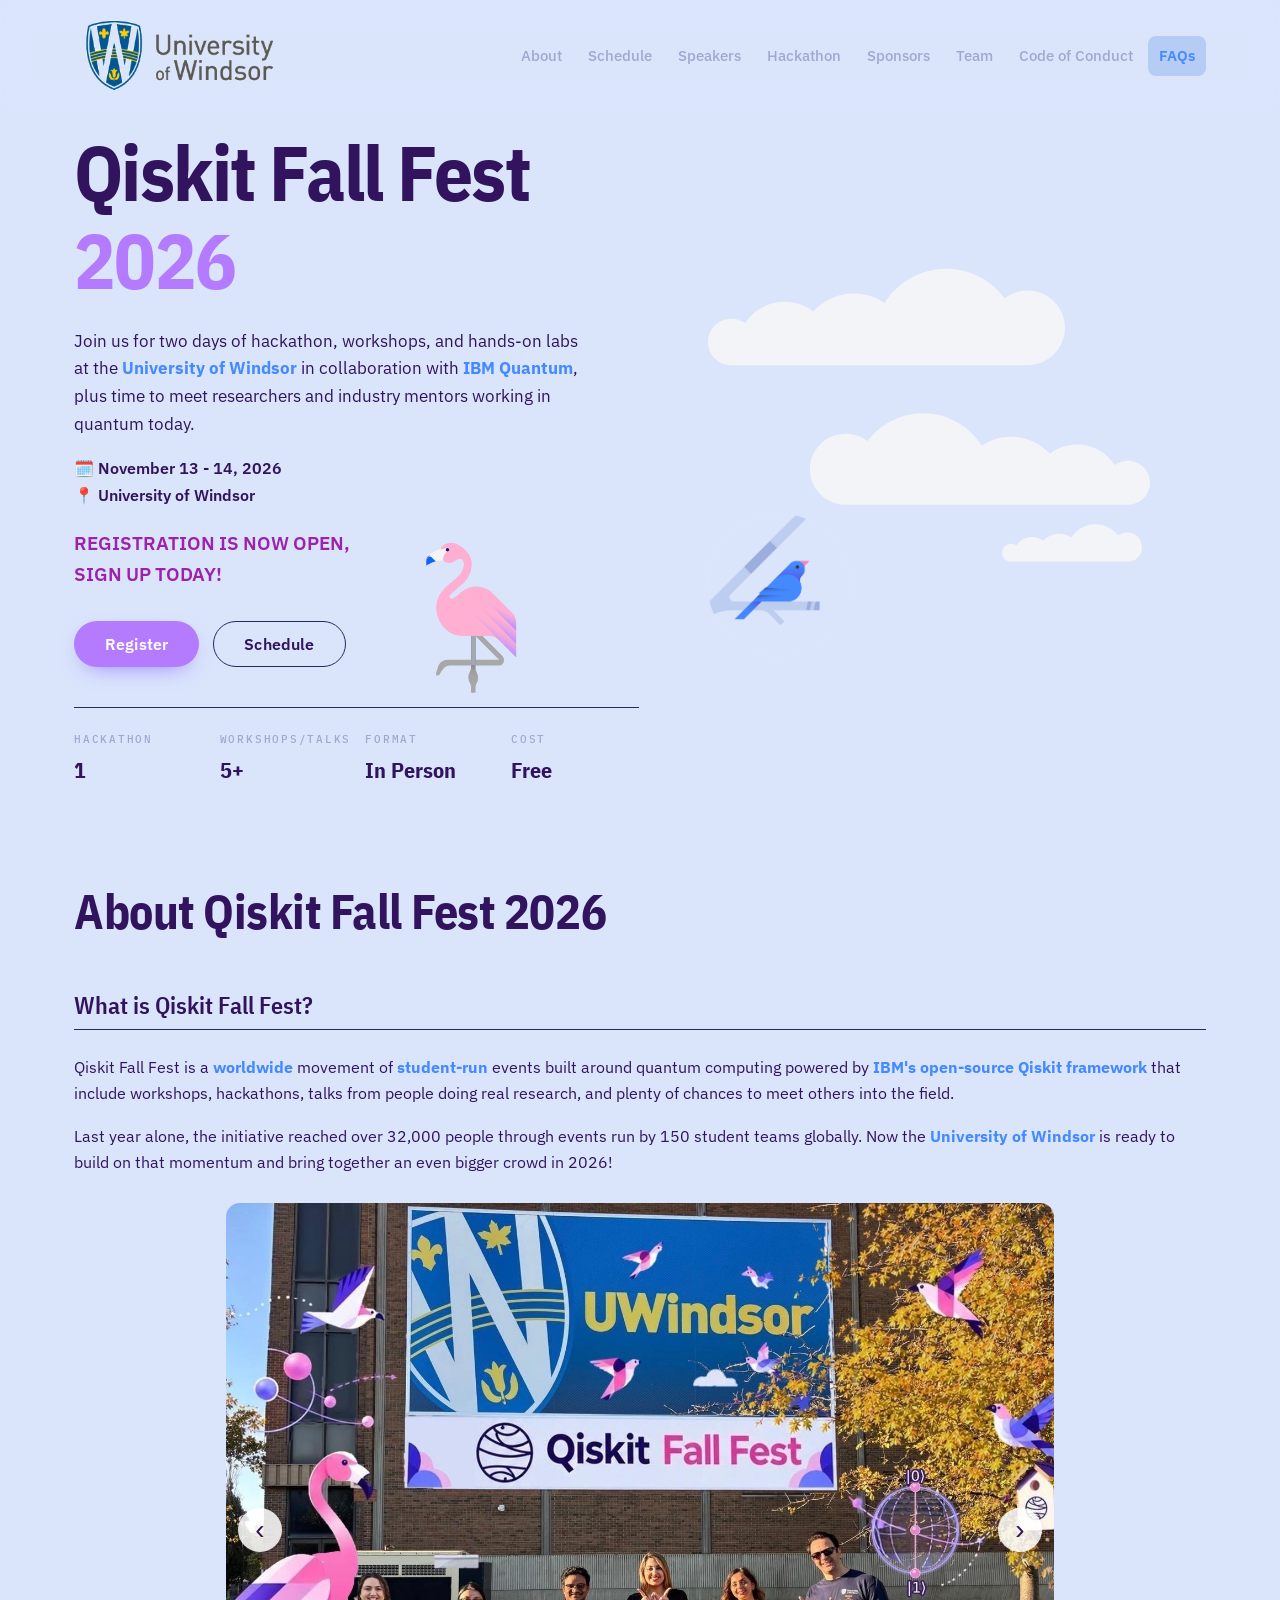
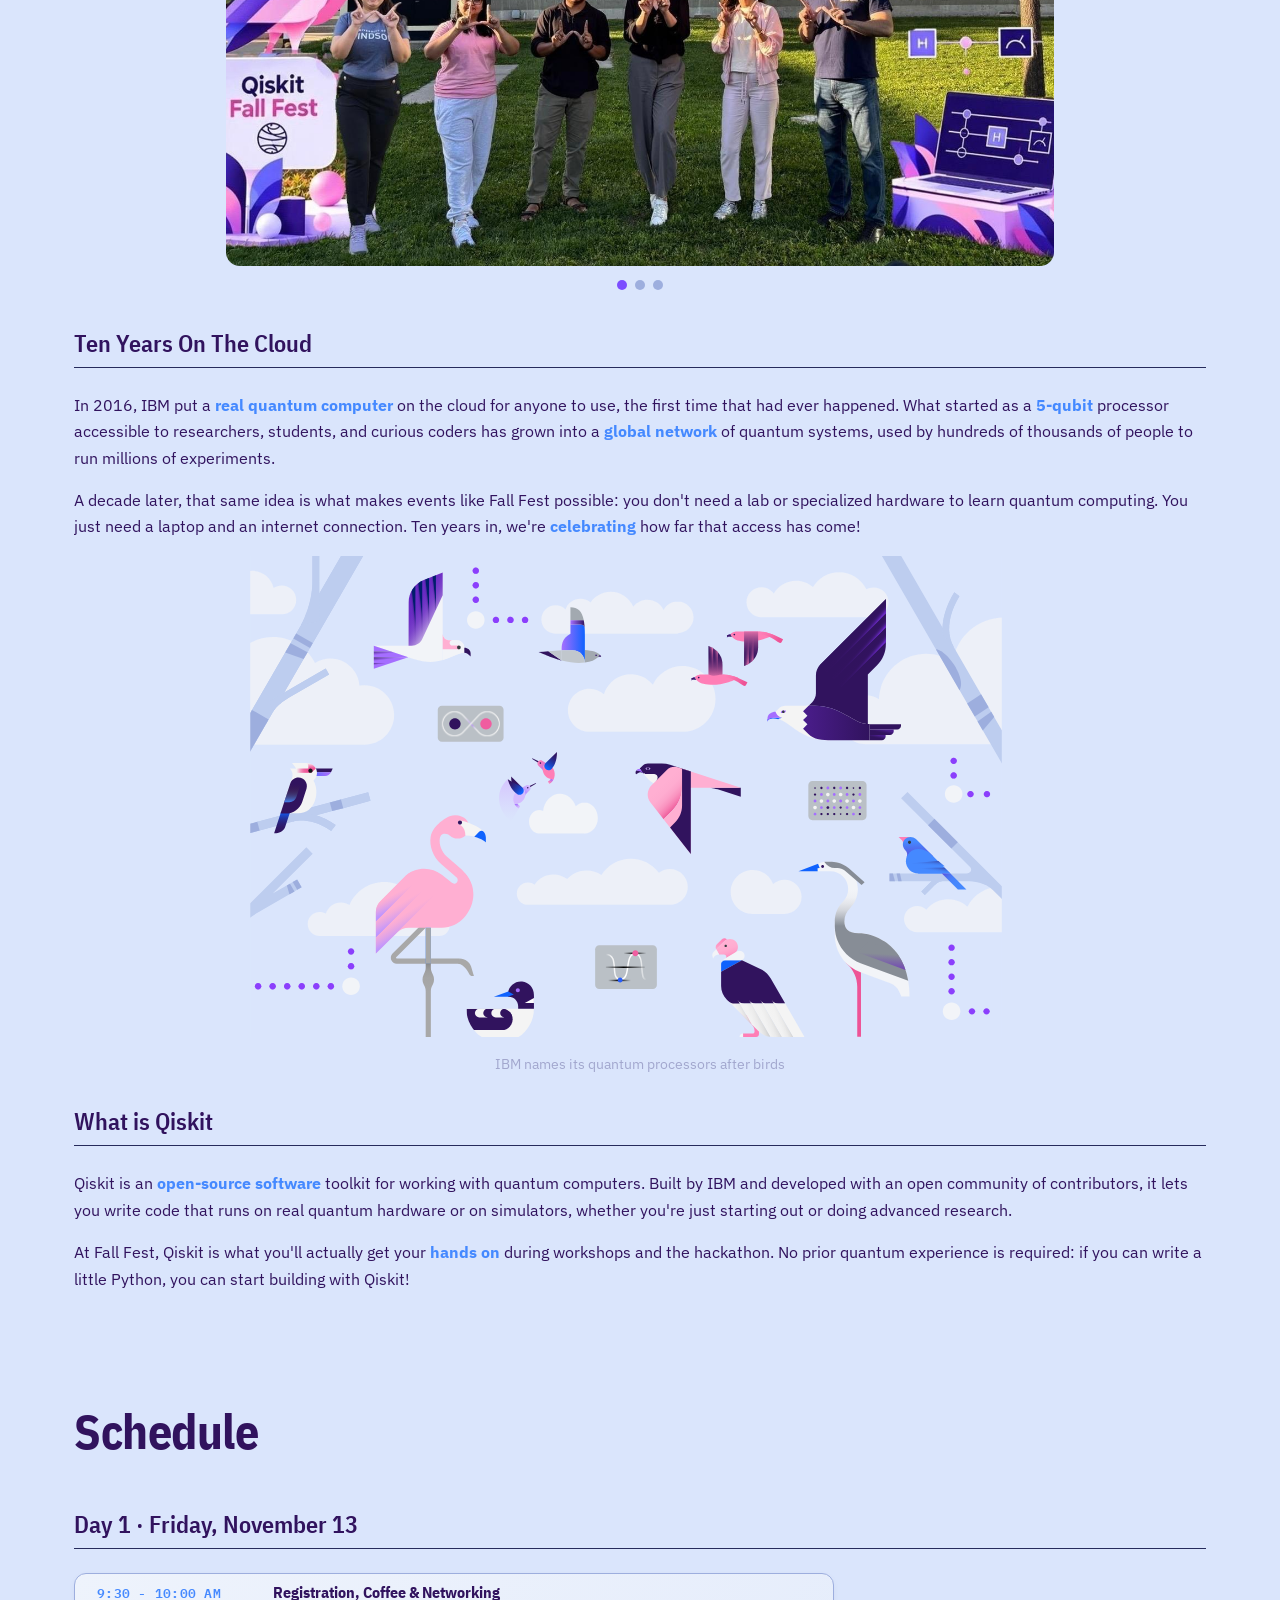
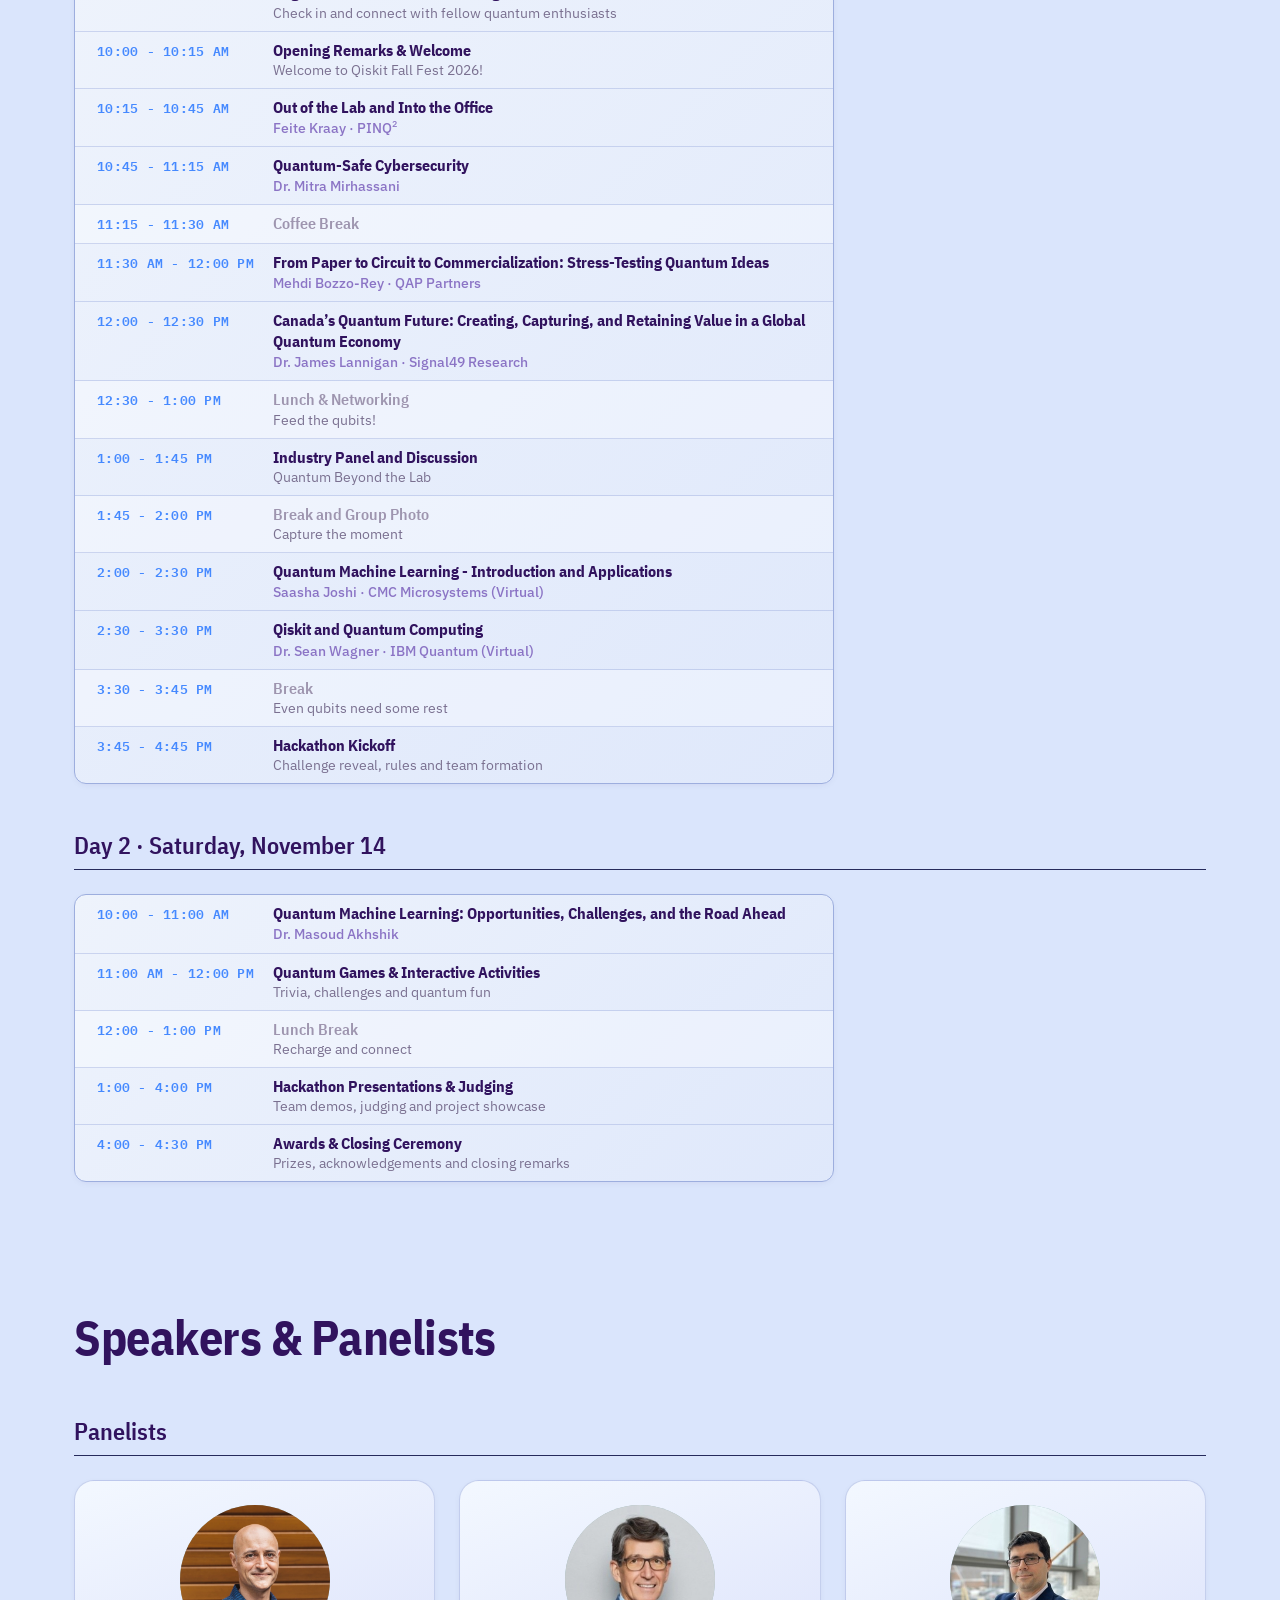
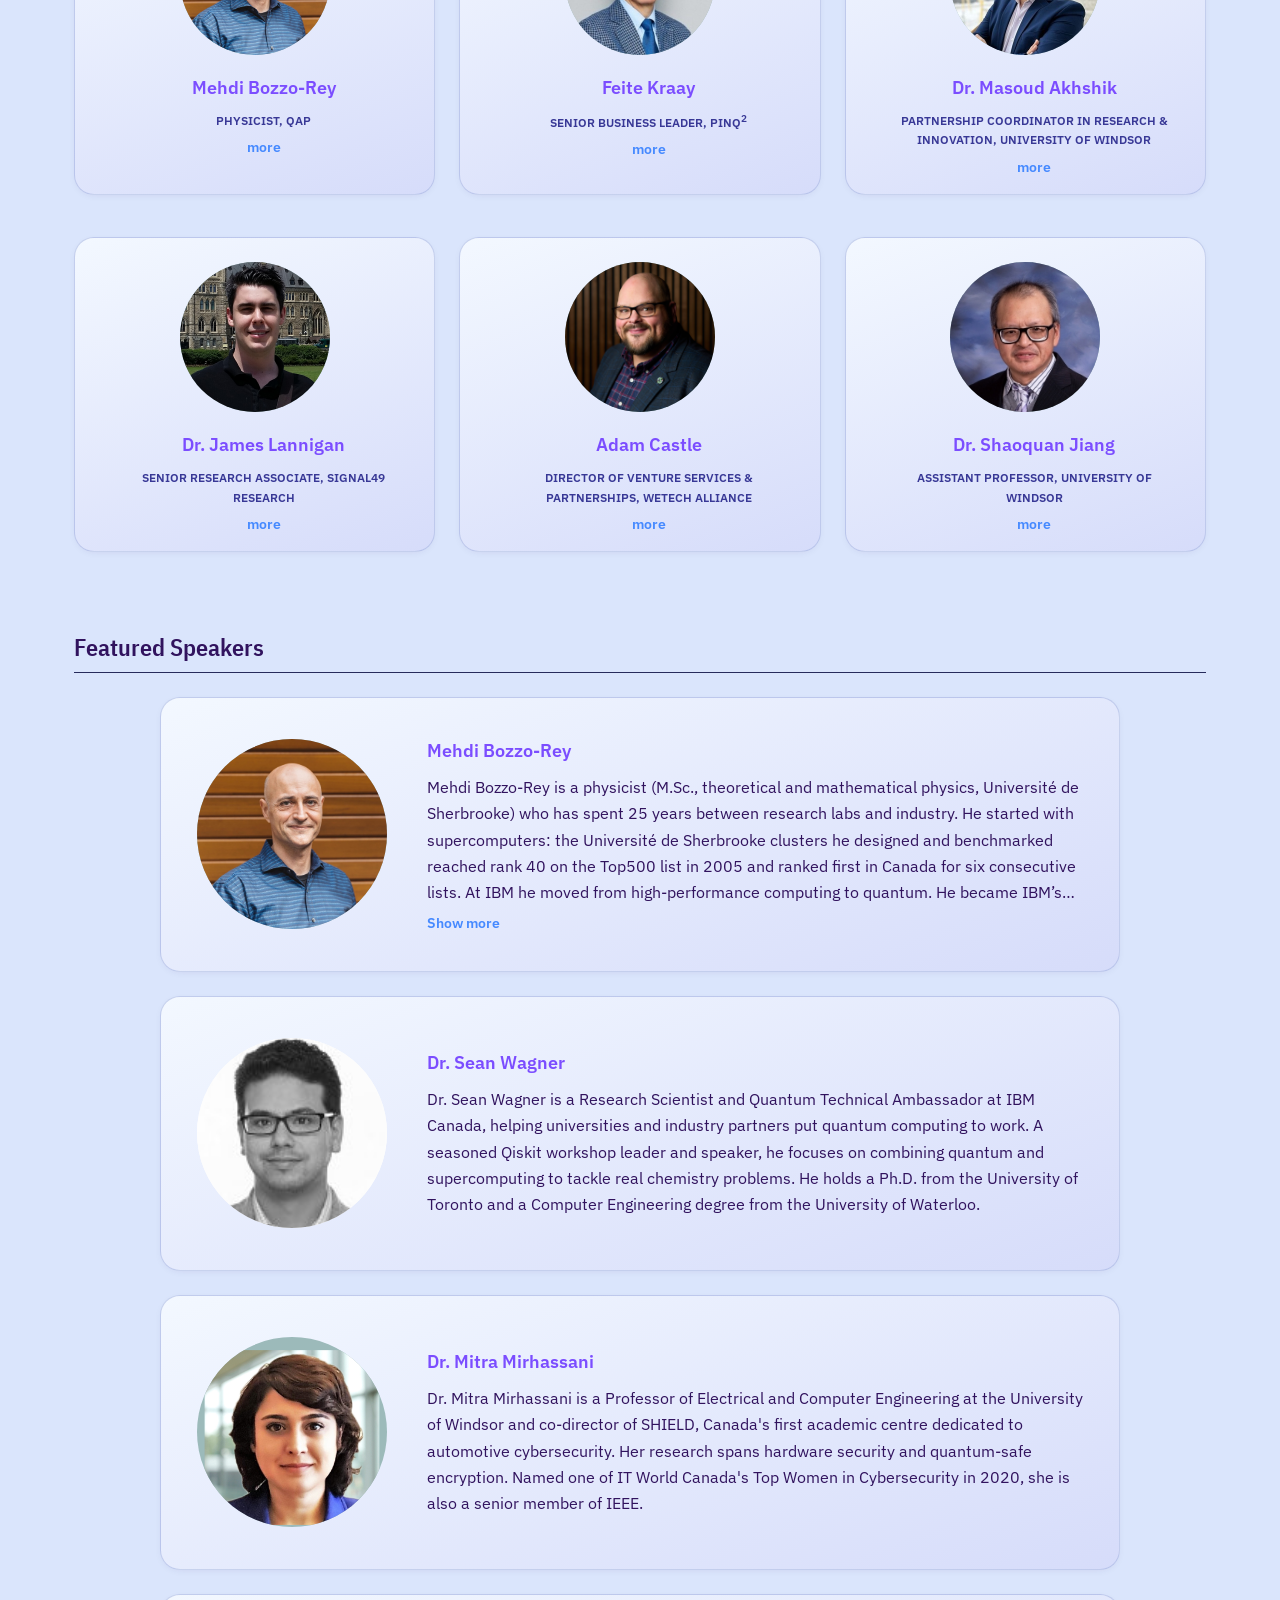
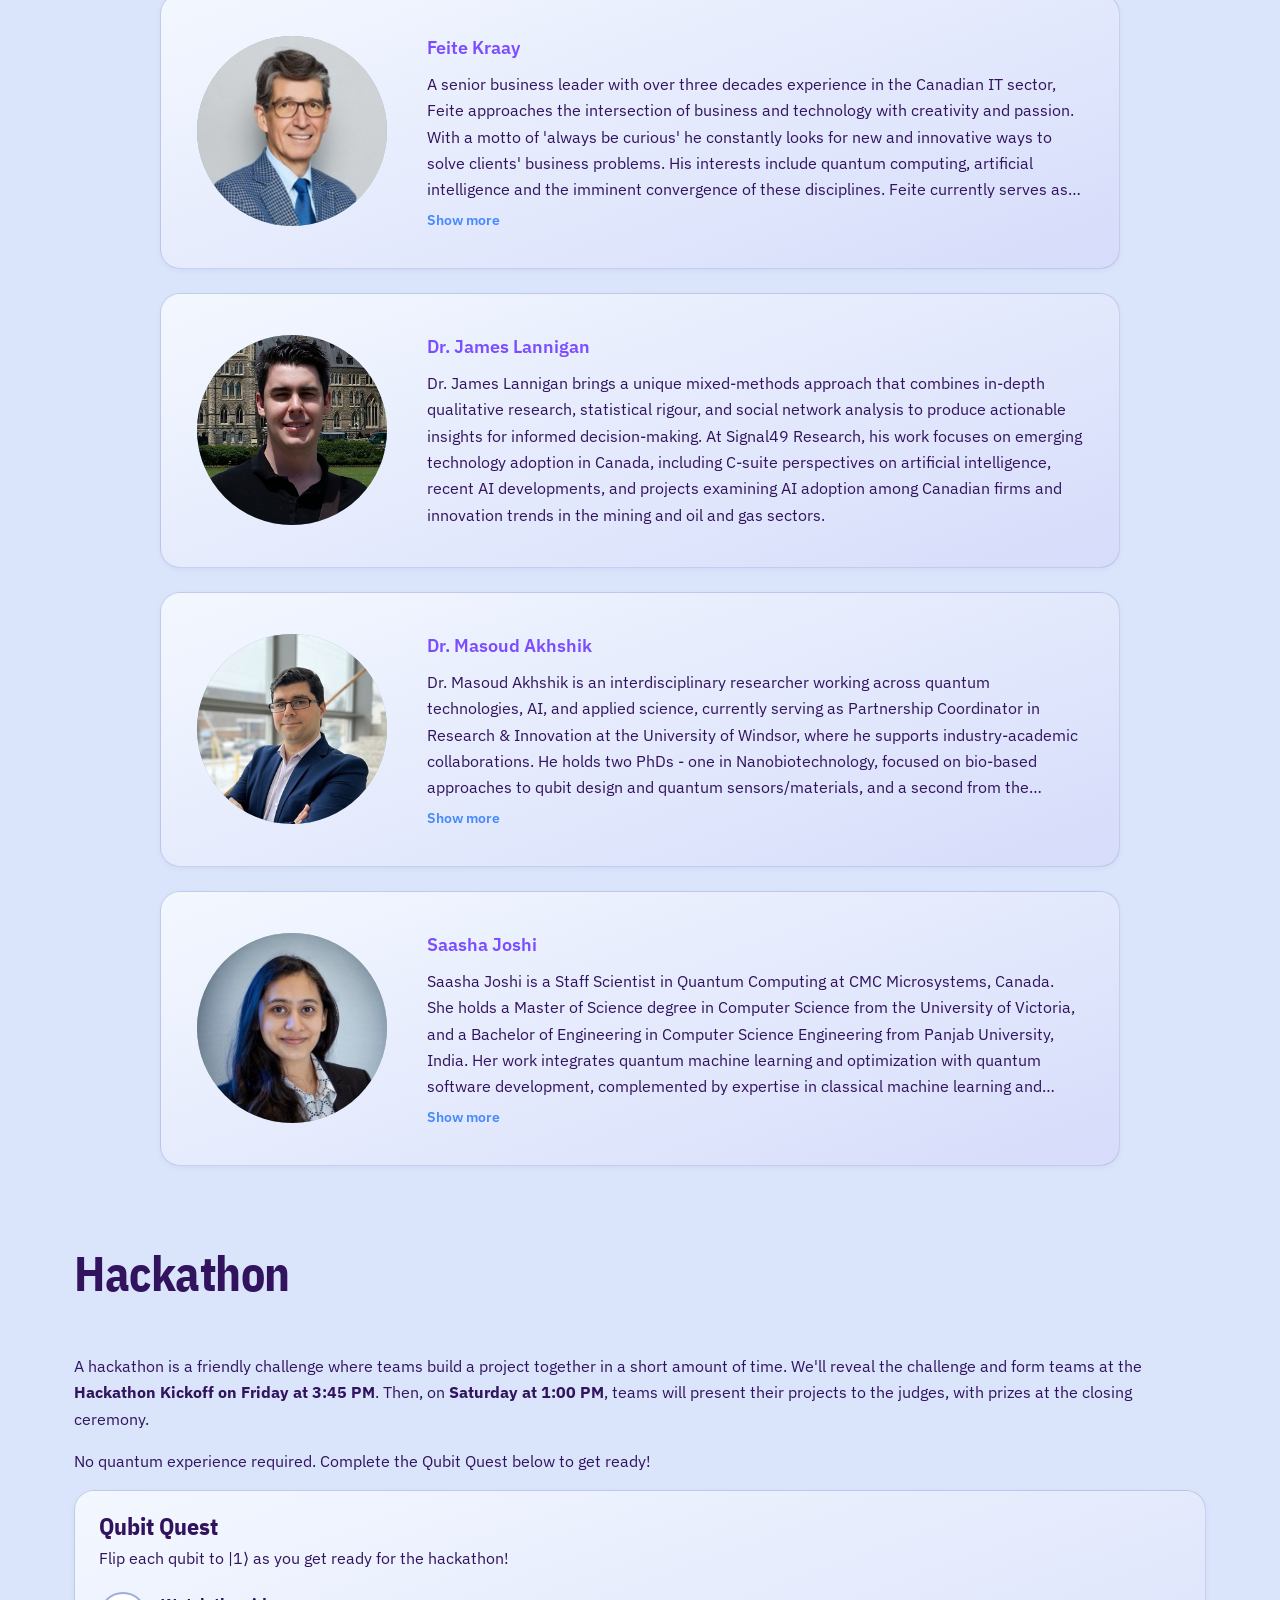
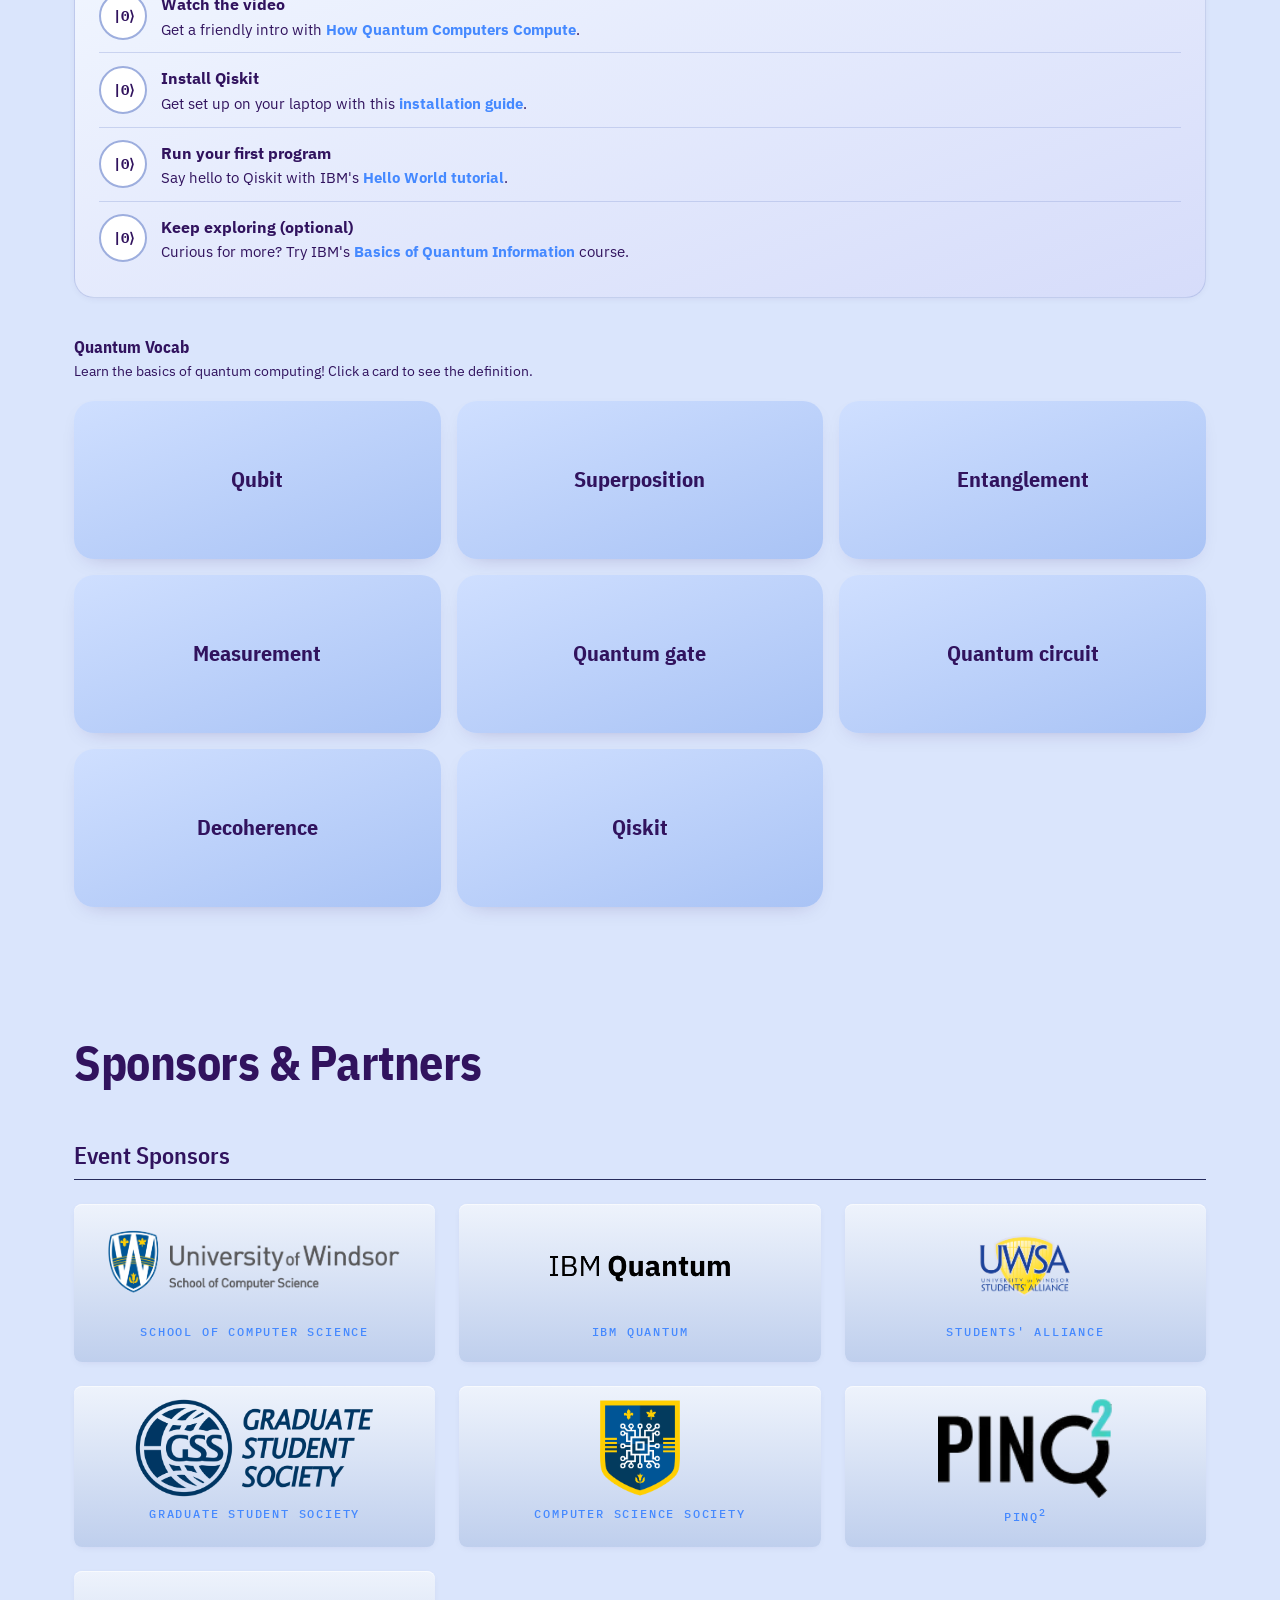
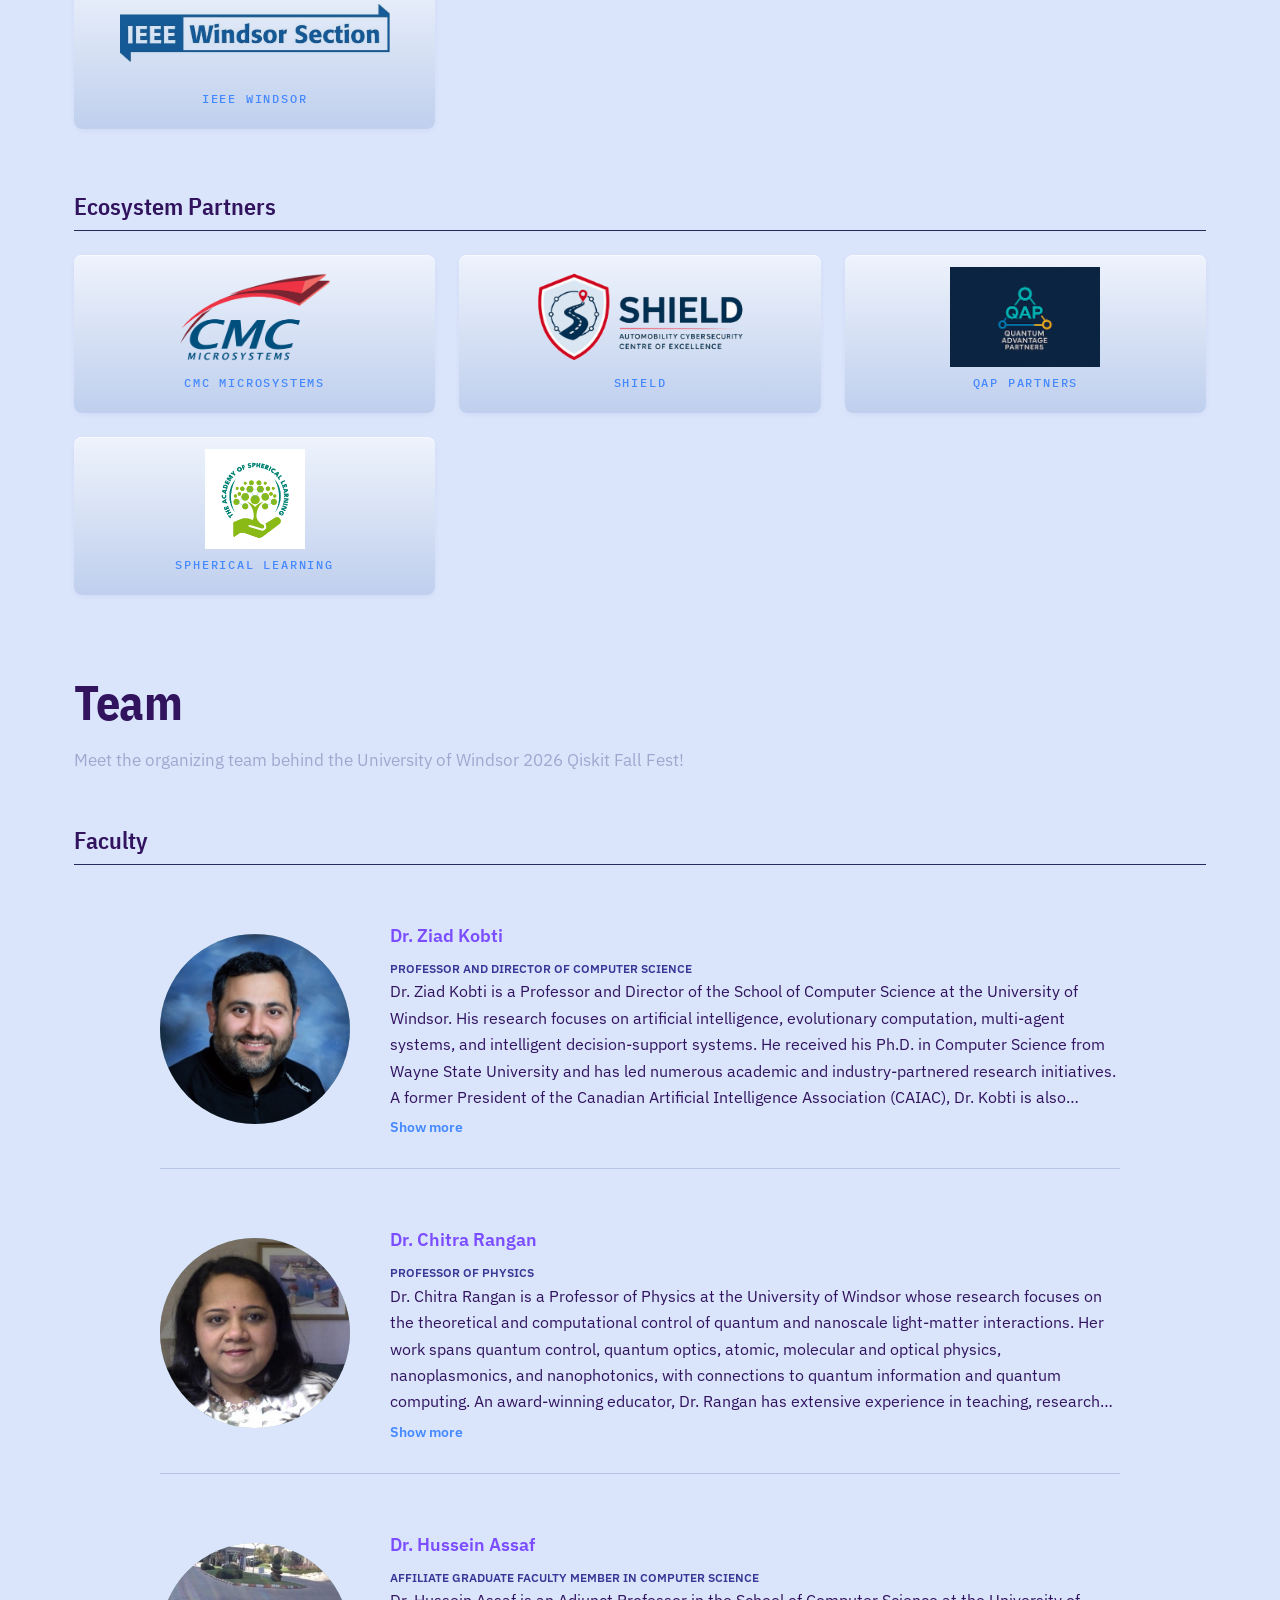
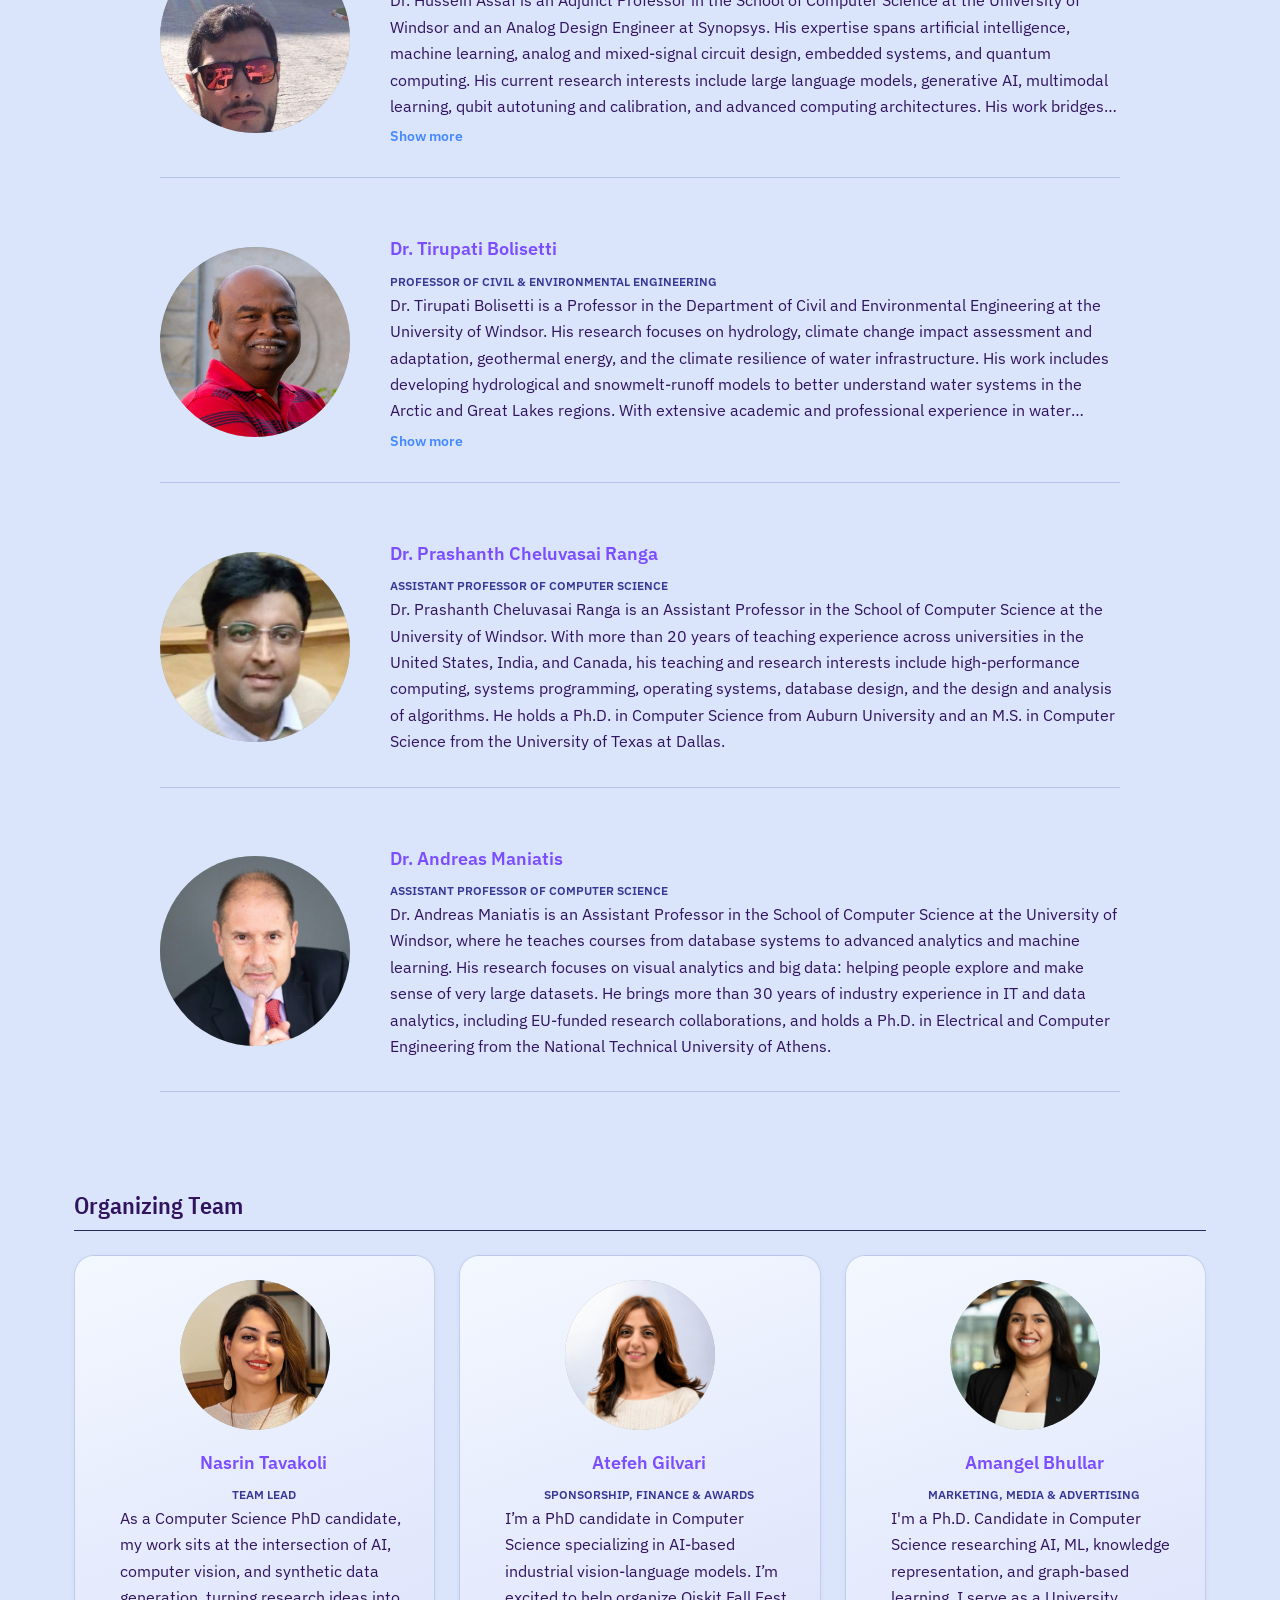
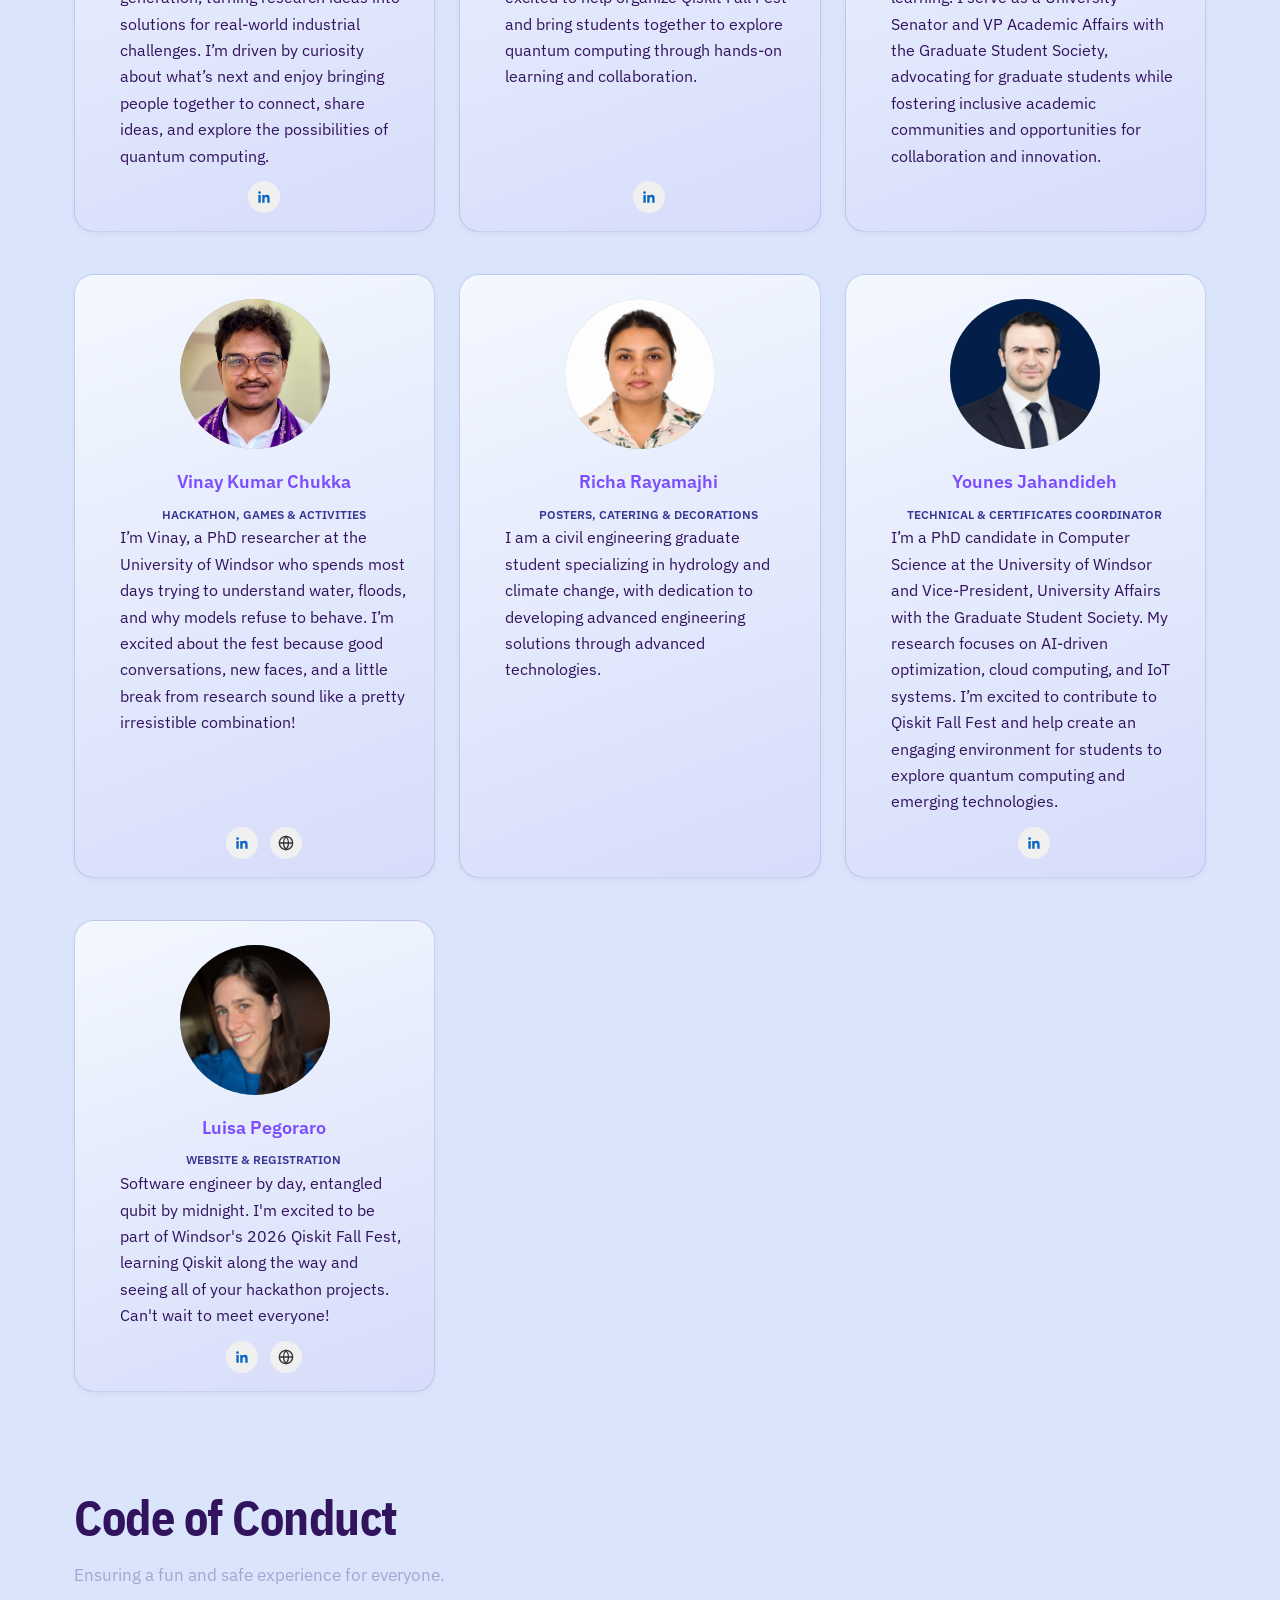
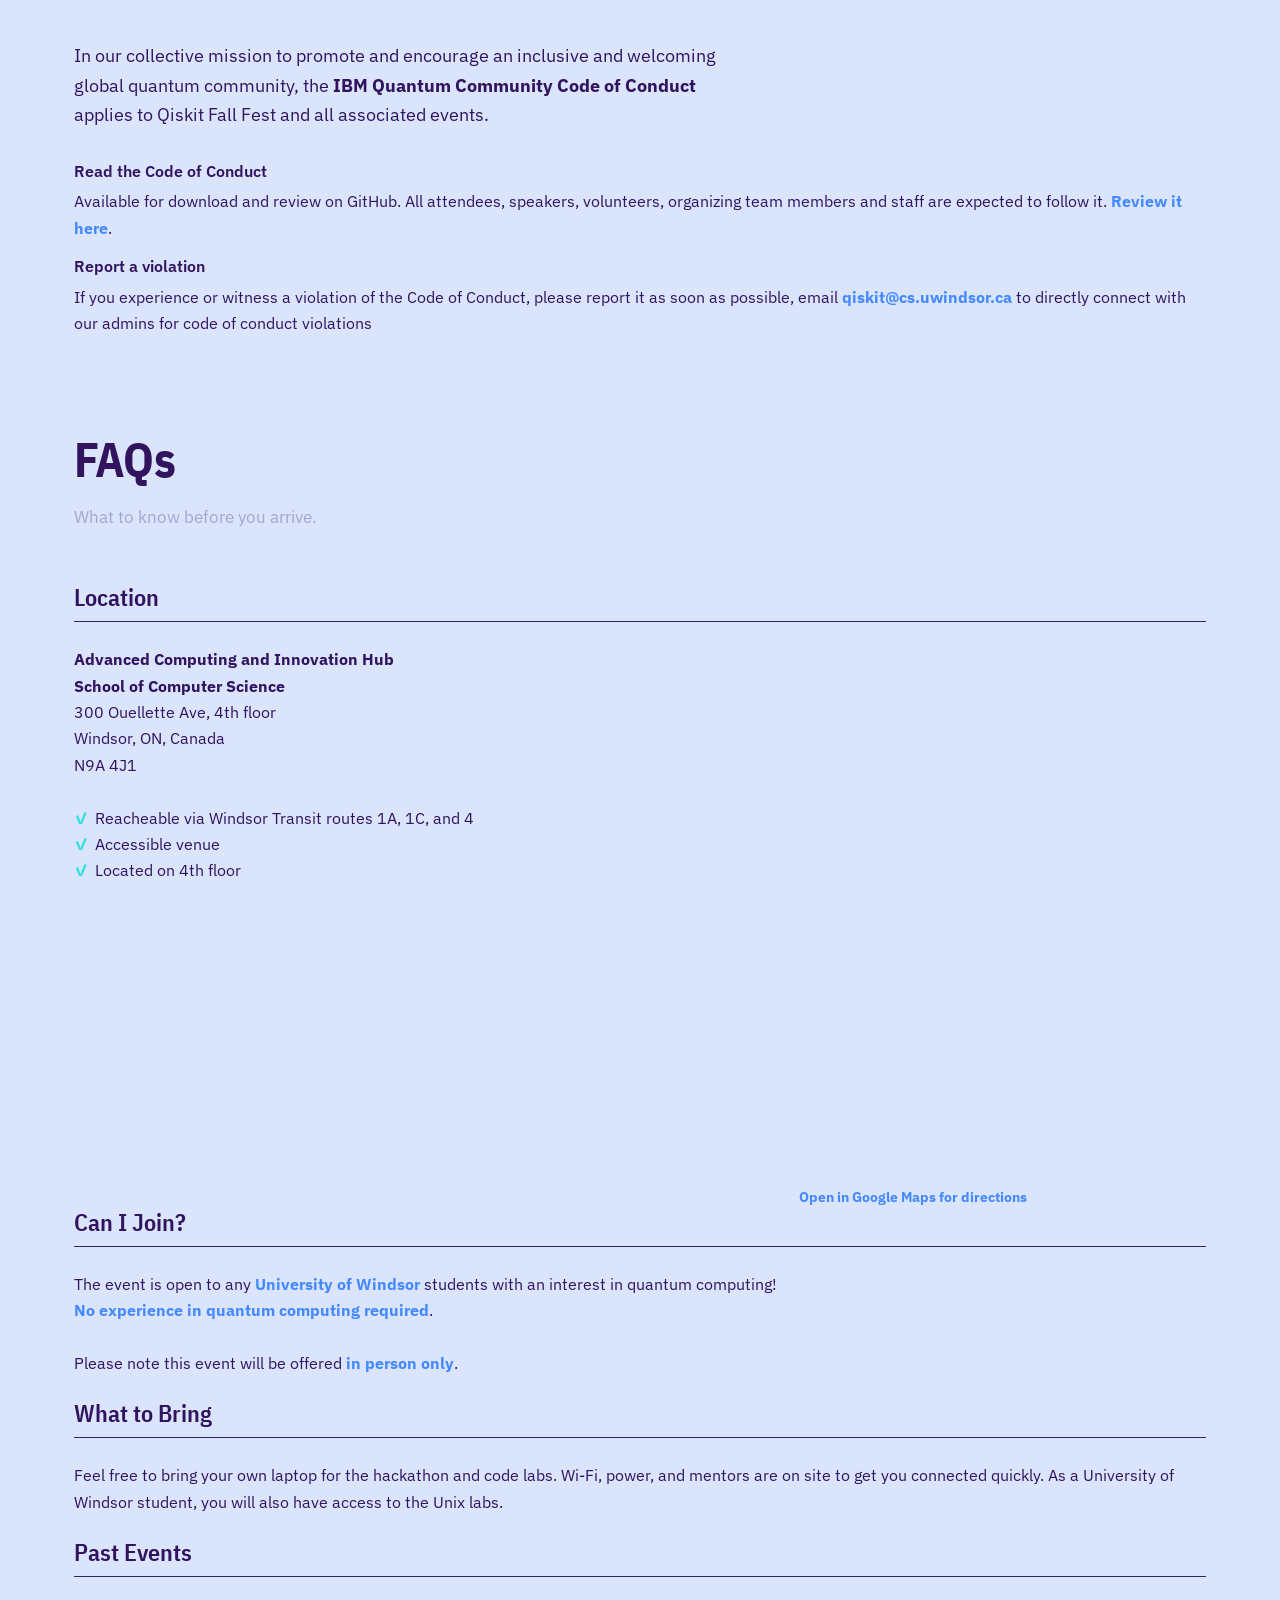
==== index.html @ bee5e9da "[isa] jiang bio" ====
<!doctype html>
<html lang="en">
  <head>
    <meta charset="utf-8" />
    <meta name="viewport" content="width=device-width, initial-scale=1" />
    <title>Qiskit Fall Fest 2026 – University of Windsor</title>
    <meta
      name="description"
      content="A two-day quantum computing festival at the University of Windsor with workshops, a hackathon, and mentors from IBM Quantum and PINQ."
    />
    <!-- <link
      rel="icon"
      href="[data-uri]"
      type="image/svg+xml"
    /> -->
    <link
      rel="icon"
      href="assets/qiskit-2.png"
      type="image/png"
      sizes="32x32"
    />
    <link rel="apple-touch-icon" href="assets/qiskit-2.png" />
    <link rel="preconnect" href="https://fonts.googleapis.com" />
    <link rel="preconnect" href="https://fonts.gstatic.com" crossorigin />
    <link rel="stylesheet" href="style.css" />
    <link
      href="https://fonts.googleapis.com/css2?family=IBM+Plex+Mono:wght@400;500;600&family=IBM+Plex+Sans+Condensed:wght@600;700&family=IBM+Plex+Sans:wght@400;500;600;700&display=swap"
      rel="stylesheet"
    />
  </head>
  <body>
    <!-- <a class="skip-link" href="#main">Skip to content</a> -->

    <!-- ============ HEADER ============ -->
    <header class="site-header" id="siteHeader">
      <div class="shell header-inner">
        <a class="brand" href="https://www.uwindsor.ca/">
          <img
            src="assets/uwindsor-logo-transparent.png"
            alt="University of Windsor"
            class="uni-logo"
          />
        </a>

        <!-- ============ NAVIGATION ============ -->
        <nav class="site-nav" id="siteNav" aria-label="Main">
          <ul>
            <!-- <li><a href="#home">Home</a></li> -->

            <li class="has-dropdown">
              <a href="#about">About</a>
              <button
                class="dropdown-toggle"
                aria-expanded="false"
                aria-label="Toggle About submenu"
              >
                <svg
                  viewBox="0 0 24 24"
                  width="12"
                  height="12"
                  aria-hidden="true"
                >
                  <path
                    d="M6 9l6 6 6-6"
                    fill="none"
                    stroke="currentColor"
                    stroke-width="2"
                    stroke-linecap="round"
                    stroke-linejoin="round"
                  />
                </svg>
              </button>
              <ul class="dropdown">
                <li><a href="#about-fallfest">What is Fall Fest?</a></li>
                <li><a href="#about-tenyears">Ten Years On The Cloud</a></li>
                <li><a href="#about-qiskit">What is Qiskit?</a></li>
              </ul>
            </li>

            <li class="has-dropdown">
              <a href="#schedule">Schedule</a>
              <button
                class="dropdown-toggle"
                aria-expanded="false"
                aria-label="Toggle Schedule submenu"
              >
                <svg
                  viewBox="0 0 24 24"
                  width="12"
                  height="12"
                  aria-hidden="true"
                >
                  <path
                    d="M6 9l6 6 6-6"
                    fill="none"
                    stroke="currentColor"
                    stroke-width="2"
                    stroke-linecap="round"
                    stroke-linejoin="round"
                  />
                </svg>
              </button>
              <ul class="dropdown">
                <li><a href="#schedule-day-1">Day 1</a></li>
                <li><a href="#schedule-day-2">Day 2</a></li>
              </ul>
            </li>

            <li class="has-dropdown">
              <a href="#speakers">Speakers</a>
              <button
                class="dropdown-toggle"
                aria-expanded="false"
                aria-label="Toggle Speakers submenu"
              >
                <svg
                  viewBox="0 0 24 24"
                  width="12"
                  height="12"
                  aria-hidden="true"
                >
                  <path
                    d="M6 9l6 6 6-6"
                    fill="none"
                    stroke="currentColor"
                    stroke-width="2"
                    stroke-linecap="round"
                    stroke-linejoin="round"
                  />
                </svg>
              </button>
              <ul class="dropdown">
                <li><a href="#speakers-panelists">Panelists</a></li>
                <li><a href="#speakers-main">Featured Speakers</a></li>
              </ul>
            </li>

            <li class="has-dropdown">
              <a href="#hackathon">Hackathon</a>
              <button
                class="dropdown-toggle"
                aria-expanded="false"
                aria-label="Toggle Hackathon submenu"
              >
                <svg
                  viewBox="0 0 24 24"
                  width="12"
                  height="12"
                  aria-hidden="true"
                >
                  <path
                    d="M6 9l6 6 6-6"
                    fill="none"
                    stroke="currentColor"
                    stroke-width="2"
                    stroke-linecap="round"
                    stroke-linejoin="round"
                  />
                </svg>
              </button>
              <ul class="dropdown">
                <li><a href="#hackathon-quest">Qubit Quest</a></li>
                <li><a href="#hackathon-vocab">Quantum Vocab</a></li>
              </ul>
            </li>

            <li class="has-dropdown">
              <a href="#sponsors">Sponsors</a>
              <button
                class="dropdown-toggle"
                aria-expanded="false"
                aria-label="Toggle Sponsors submenu"
              >
                <svg
                  viewBox="0 0 24 24"
                  width="12"
                  height="12"
                  aria-hidden="true"
                >
                  <path
                    d="M6 9l6 6 6-6"
                    fill="none"
                    stroke="currentColor"
                    stroke-width="2"
                    stroke-linecap="round"
                    stroke-linejoin="round"
                  />
                </svg>
              </button>
              <ul class="dropdown">
                <li><a href="#sponsors-main">Event Sponsors</a></li>
                <li><a href="#sponsors-partners">Ecosystem Partners</a></li>
              </ul>
            </li>

            <li class="has-dropdown">
              <a href="#team">Team</a>
              <button
                class="dropdown-toggle"
                aria-expanded="false"
                aria-label="Toggle Team submenu"
              >
                <svg
                  viewBox="0 0 24 24"
                  width="12"
                  height="12"
                  aria-hidden="true"
                >
                  <path
                    d="M6 9l6 6 6-6"
                    fill="none"
                    stroke="currentColor"
                    stroke-width="2"
                    stroke-linecap="round"
                    stroke-linejoin="round"
                  />
                </svg>
              </button>
              <ul class="dropdown">
                <li><a href="#team-faculty">Faculty</a></li>
                <li><a href="#team-organizers">Organizing Team</a></li>
              </ul>
            </li>

            <li><a href="#code-conduct">Code of Conduct </a></li>

            <li class="has-dropdown">
              <a href="#faqs">FAQs</a>
              <button
                class="dropdown-toggle"
                aria-expanded="false"
                aria-label="Toggle Team submenu"
              >
                <svg
                  viewBox="0 0 24 24"
                  width="12"
                  height="12"
                  aria-hidden="true"
                >
                  <path
                    d="M6 9l6 6 6-6"
                    fill="none"
                    stroke="currentColor"
                    stroke-width="2"
                    stroke-linecap="round"
                    stroke-linejoin="round"
                  />
                </svg>
              </button>
              <ul class="dropdown">
                <li><a href="#faqs-location">Location</a></li>
                <li><a href="#faqs-eligibility">Can I Join?</a></li>
                <li>
                  <a href="#faqs-what-to-bring">What to Bring</a>
                </li>
                <!-- <li>
                  <a href="#faqs-photo-release-form">Photo Release Form </a>
                </li> -->
                <li>
                  <a href="#faqs-past-events">Past Events </a>
                </li>
                <li><a href="#faqs-contact">Contact</a></li>
              </ul>
            </li>
          </ul>
        </nav>

        <button
          class="nav-toggle"
          id="navToggle"
          aria-expanded="false"
          aria-controls="siteNav"
          aria-label="Open menu"
        >
          <span></span><span></span><span></span>
        </button>
      </div>
    </header>

    <main id="main">
      <!-- ============ HERO ============ -->
      <section class="hero" id="home">
        <div class="shell hero-inner">
          <div class="hero-copy">
            <h1>Qiskit Fall Fest <span class="year">2026</span></h1>
            <p class="hero-lede">
              <!-- IBM · University of Windsor · Quantum Computing -->
            </p>
            <p class="hero-text">
              Join us for two days of hackathon, workshops, and hands-on labs at
              the
              <strong class="highlight"
                ><a href="https://www.uwindsor.ca/"
                  >University of Windsor</a
                ></strong
              >
              in collaboration with
              <strong class="highlight"
                ><a href="https://www.ibm.com/quantum">IBM Quantum</a></strong
              >, plus time to meet researchers and industry mentors working in
              quantum today.
            </p>
            <div class="hero-details">
              <div class="hero-detail">🗓️ November 13 - 14, 2026</div>
              <div class="hero-detail">📍 University of Windsor</div>
            </div>
            <div class="hero-register-list">
              REGISTRATION IS NOW OPEN, SIGN UP TODAY!
            </div>
            <div class="hero-actions">
              <a
                class="btn btn-primary btn-lg"
                href="https://forms.cloud.microsoft/r/B0ecekisX3"
                target="_blank"
                rel="noopener noreferrer"
                >Register</a
              >
              <a class="btn btn-ghost btn-lg" href="#schedule">Schedule</a>
            </div>

            <dl class="hero-stats">
              <div>
                <dt>Hackathon</dt>
                <dd>1</dd>
              </div>
              <div>
                <dt>Workshops/Talks</dt>
                <dd>5+</dd>
              </div>
              <div>
                <dt>Format</dt>
                <dd>In Person</dd>
              </div>
              <div>
                <dt>Cost</dt>
                <dd>Free</dd>
              </div>
            </dl>
            <img
              src="assets/flamingo-transparent.svg"
              alt=""
              class="flamingo-funny"
            />
          </div>
          <figure class="hero-media">
            <div class="hero-media-art">
              <div class="sky-flock" aria-hidden="true">
                <div
                  class="flyer fly-left"
                  style="
                    --top: 15%;
                    --fly-duration: 7s;
                    --fly-delay: 0s;
                    --size: 100px;
                  "
                >
                  <img src="assets/falcon-no-outline.svg" alt="" />
                </div>
                <div
                  class="flyer mirror"
                  style="
                    --top: 45%;
                    --fly-duration: 10s;
                    --fly-delay: 2s;
                    --size: 80px;
                  "
                >
                  <img src="assets/bird-pink-up.png" alt="" />
                </div>
                <div class="branch-bird">
                  <img src="assets/bird-on-branch.png" alt="" />
                </div>
              </div>
              <img
                class="hero-cloud"
                src="assets/cloud-2.svg"
                alt="Qiskit Fall Fest Cloud"
              />
              <img
                class="hero-cloud hero-cloud-2"
                src="assets/cloud-2.svg"
                alt="Qiskit Fall Fest Cloud"
              />
              <img
                class="hero-cloud hero-cloud-3"
                src="assets/cloud-2.svg"
                alt="Qiskit Fall Fest Cloud"
              />

              <div class="rotator">
                <div class="rotator-item item-1">
                  <img src="assets/rotator-qiskit.png" alt="Qiskit" />
                </div>
                <div class="rotator-item item-2">
                  <img src="assets/rotator-fall-fest.png" alt="Fall Fest" />
                </div>
                <div class="rotator-item item-3">
                  <img src="assets/rotator-2026.png" alt="2026" />
                </div>
                <div class="rotator-item item-4">
                  <img src="assets/rotator-quantum.png" alt="Quantum" />
                </div>
                <div class="rotator-item item-5">
                  <img src="assets/rotator-computing.png" alt="Computing" />
                </div>
              </div>
            </div>
            <figcaption></figcaption>
          </figure>
        </div>
      </section>

      <div class="mobile-hero-art" aria-hidden="true">
        <img src="assets/cloud-2.svg" alt="" class="mobile-cloud" />

        <div class="mobile-bird mobile-bird-1" data-points="10">
          <img src="assets/falcon-no-outline.svg" alt="" />
        </div>

        <div class="mobile-bird mobile-bird-2" data-points="5">
          <img src="assets/bird-pink-up.png" alt="" />
        </div>

        <div class="mobile-bird mobile-bird-3" data-points="50" id="rareBird">
          <img src="assets/hawk-no-outline.png" alt="" />
        </div>
        <div class="bird-score-display" id="birdScoreDisplay">
          Total qubits entangled: 0
        </div>
      </div>

      <!-- ============ ABOUT ============ -->
      <section class="section" id="about">
        <div class="shell">
          <header class="section-head">
            <h2>About Qiskit Fall Fest 2026</h2>
          </header>

          <h3 class="sub-head" id="about-fallfest">
            What is Qiskit Fall Fest?
          </h3>
          <div class="sub-head-text">
            <p>
              Qiskit Fall Fest is a
              <span class="highlight">worldwide</span> movement of
              <span class="highlight">student-run</span>
              events built around quantum computing powered by
              <span class="highlight">
                IBM's open-source Qiskit framework
              </span>
              that include workshops, hackathons, talks from people doing real
              research, and plenty of chances to meet others into the field.
            </p>
            <p>
              Last year alone, the initiative reached over 32,000 people through
              events run by 150 student teams globally. Now the
              <span class="highlight">University of Windsor</span> is ready to
              build on that momentum and bring together an even bigger crowd in
              2026!
            </p>
            <!-- <figure class="about-img">
              <img
                src="assets/group-picture-1.jpeg"
                alt="2026 organizing team"
              />
              <figcaption>
                Qiskit Fall Fest 2026 - the Organizing Team!
              </figcaption>
            </figure> -->
            <div class="carousel" aria-label="Photo gallery">
              <div class="carousel-track">
                <img
                  class="carousel-slide"
                  src="assets/group-picture-1.jpeg"
                  alt="2026 organizing team"
                />
                <img
                  class="carousel-slide"
                  src="assets/group-picture-purple.jpg"
                  alt="group picture "
                  style="object-position: 82% center"
                />
                <img
                  class="carousel-slide"
                  src="assets/group-picture-yellow-shoes.jpg"
                  alt="Organizing team at the Qiskit Fall Fest wall"
                  style="object-position: center top"
                />
              </div>
              <button
                class="carousel-btn carousel-prev"
                aria-label="Previous photo"
              >
                &#8249;
              </button>
              <button
                class="carousel-btn carousel-next"
                aria-label="Next photo"
              >
                &#8250;
              </button>
              <div class="carousel-dots"></div>
            </div>
          </div>

          <h3 class="sub-head" id="about-tenyears">Ten Years On The Cloud</h3>
          <div class="sub-head-text">
            <p>
              In 2016, IBM put a
              <span class="highlight">real quantum computer</span> on the cloud
              for anyone to use, the first time that had ever happened. What
              started as a <span class="highlight">5-qubit</span> processor
              accessible to researchers, students, and curious coders has grown
              into a <span class="highlight">global network</span> of quantum
              systems, used by hundreds of thousands of people to run millions
              of experiments.
            </p>
            <p>
              A decade later, that same idea is what makes events like Fall Fest
              possible: you don't need a lab or specialized hardware to learn
              quantum computing. You just need a laptop and an internet
              connection. Ten years in, we're
              <span class="highlight">celebrating</span> how far that access has
              come!
            </p>
            <figure class="about-img">
              <img src="assets/hero-1-no-title.svg" alt="2025 memory" />
              <figcaption>
                IBM names its quantum processors after birds
              </figcaption>
            </figure>
          </div>

          <h3 class="sub-head" id="about-qiskit">What is Qiskit</h3>
          <div class="sub-head-text">
            <p>
              Qiskit is an
              <span class="highlight">open-source software</span> toolkit for
              working with quantum computers. Built by IBM and developed with an
              open community of contributors, it lets you write code that runs
              on real quantum hardware or on simulators, whether you're just
              starting out or doing advanced research.
            </p>
            <p>
              At Fall Fest, Qiskit is what you'll actually get your
              <span class="highlight">hands on</span>
              during workshops and the hackathon. No prior quantum experience is
              required: if you can write a little Python, you can start building
              with Qiskit!
            </p>

            <!-- <p><< GET STARTED W QISKIT HERE ? >></p> -->
          </div>
        </div>
      </section>

      <!-- ============ SCHEDULE ============ -->
      <section class="section" id="schedule">
        <div class="shell">
          <header class="section-head">
            <h2>Schedule</h2>
          </header>

          <h3 class="sub-head" id="schedule-day-1">
            Day 1 · Friday, November 13
          </h3>
          <ul class="schedule-list">
            <li class="schedule-item">
              <div class="schedule-time">9:30 - 10:00 AM</div>
              <div class="schedule-details">
                <div class="schedule-title">
                  Registration, Coffee & Networking
                </div>
                <div class="schedule-meta">
                  Check in and connect with fellow quantum enthusiasts
                </div>
              </div>
            </li>
            <li class="schedule-item">
              <div class="schedule-time">10:00 - 10:15 AM</div>
              <div class="schedule-details">
                <div class="schedule-title">Opening Remarks & Welcome</div>
                <div class="schedule-meta">
                  Welcome to Qiskit Fall Fest 2026!
                </div>
              </div>
            </li>
            <li class="schedule-item">
              <div class="schedule-time">10:15 - 10:45 AM</div>
              <div class="schedule-details">
                <div class="schedule-title">
                  Out of the Lab and Into the Office
                </div>
                <div class="schedule-meta schedule-speaker">
                  <a href="#speaker-feite">Feite Kraay</a> · PINQ<sup>2</sup>
                </div>
              </div>
            </li>
            <li class="schedule-item">
              <div class="schedule-time">10:45 - 11:15 AM</div>
              <div class="schedule-details">
                <div class="schedule-title">Quantum-Safe Cybersecurity</div>
                <div class="schedule-meta schedule-speaker">
                  <a href="#speaker-mitra">Dr. Mitra Mirhassani</a>
                </div>
              </div>
            </li>
            <li class="schedule-item is-break">
              <div class="schedule-time">11:15 - 11:30 AM</div>
              <div class="schedule-details">
                <div class="schedule-title">Coffee Break</div>
              </div>
            </li>
            <li class="schedule-item">
              <div class="schedule-time">11:30 AM - 12:00 PM</div>
              <div class="schedule-details">
                <div class="schedule-title">
                  From Paper to Circuit to Commercialization: Stress-Testing
                  Quantum Ideas
                </div>
                <div class="schedule-meta schedule-speaker">
                  <a href="#speaker-mehdi">Mehdi Bozzo-Rey · QAP Partners</a>
                </div>
              </div>
            </li>
            <li class="schedule-item">
              <div class="schedule-time">12:00 - 12:30 PM</div>
              <div class="schedule-details">
                <div class="schedule-title">
                  Canada’s Quantum Future: Creating, Capturing, and Retaining
                  Value in a Global Quantum Economy
                </div>
                <div class="schedule-meta schedule-speaker">
                  <a href="#speaker-james"
                    >Dr. James Lannigan · Signal49 Research</a
                  >
                </div>
              </div>
            </li>
            <li class="schedule-item is-break">
              <div class="schedule-time">12:30 - 1:00 PM</div>
              <div class="schedule-details">
                <div class="schedule-title">Lunch & Networking</div>
                <div class="schedule-meta">Feed the qubits!</div>
              </div>
            </li>
            <li class="schedule-item">
              <div class="schedule-time">1:00 - 1:45 PM</div>
              <div class="schedule-details">
                <div class="schedule-title">Industry Panel and Discussion</div>
                <div class="schedule-meta">Quantum Beyond the Lab</div>
              </div>
            </li>
            <li class="schedule-item is-break">
              <div class="schedule-time">1:45 - 2:00 PM</div>
              <div class="schedule-details">
                <div class="schedule-title">Break and Group Photo</div>
                <div class="schedule-meta">Capture the moment</div>
              </div>
            </li>
            <li class="schedule-item">
              <div class="schedule-time">2:00 - 2:30 PM</div>
              <div class="schedule-details">
                <div class="schedule-title">
                  Quantum Machine Learning - Introduction and Applications
                </div>
                <div class="schedule-meta schedule-speaker">
                  <a href="#speaker-saasha">Saasha Joshi</a> · CMC Microsystems
                  (Virtual)
                </div>
              </div>
            </li>
            <li class="schedule-item">
              <div class="schedule-time">2:30 - 3:30 PM</div>
              <div class="schedule-details">
                <div class="schedule-title">Qiskit and Quantum Computing</div>
                <div class="schedule-meta schedule-speaker">
                  <a href="#speaker-sean">Dr. Sean Wagner</a> · IBM Quantum
                  (Virtual)
                </div>
              </div>
            </li>
            <li class="schedule-item is-break">
              <div class="schedule-time">3:30 - 3:45 PM</div>
              <div class="schedule-details">
                <div class="schedule-title">Break</div>
                <div class="schedule-meta">Even qubits need some rest</div>
              </div>
            </li>
            <li class="schedule-item">
              <div class="schedule-time">3:45 - 4:45 PM</div>
              <div class="schedule-details">
                <div class="schedule-title">Hackathon Kickoff</div>
                <div class="schedule-meta">
                  Challenge reveal, rules and team formation
                </div>
              </div>
            </li>
          </ul>

          <h3 class="sub-head" id="schedule-day-2">
            Day 2 · Saturday, November 14
          </h3>
          <ul class="schedule-list">
            <li class="schedule-item">
              <div class="schedule-time">10:00 - 11:00 AM</div>
              <div class="schedule-details">
                <div class="schedule-title">
                  Quantum Machine Learning: Opportunities, Challenges, and the
                  Road Ahead
                </div>
                <div class="schedule-meta schedule-speaker">
                  <a href="#speaker-masoud"> Dr. Masoud Akhshik</a>
                </div>
              </div>
            </li>
            <li class="schedule-item">
              <div class="schedule-time">11:00 AM - 12:00 PM</div>
              <div class="schedule-details">
                <div class="schedule-title">
                  Quantum Games & Interactive Activities
                </div>
                <div class="schedule-meta">
                  Trivia, challenges and quantum fun
                </div>
              </div>
            </li>
            <li class="schedule-item is-break">
              <div class="schedule-time">12:00 - 1:00 PM</div>
              <div class="schedule-details">
                <div class="schedule-title">Lunch Break</div>
                <div class="schedule-meta">Recharge and connect</div>
              </div>
            </li>
            <li class="schedule-item">
              <div class="schedule-time">1:00 - 4:00 PM</div>
              <div class="schedule-details">
                <div class="schedule-title">
                  Hackathon Presentations & Judging
                </div>
                <div class="schedule-meta">
                  Team demos, judging and project showcase
                </div>
              </div>
            </li>
            <li class="schedule-item">
              <div class="schedule-time">4:00 - 4:30 PM</div>
              <div class="schedule-details">
                <div class="schedule-title">Awards & Closing Ceremony</div>
                <div class="schedule-meta">
                  Prizes, acknowledgements and closing remarks
                </div>
              </div>
            </li>
          </ul>
        </div>
      </section>

      <!-- ============ SPEAKERS ============ -->
      <section class="section" id="speakers">
        <div class="shell">
          <header class="section-head">
            <h2>Speakers & Panelists</h2>
          </header>

          <h3 class="sub-head" id="speakers-panelists">Panelists</h3>
          <ul class="people people-3 panelists">
            <div class="team-member">
              <div class="team-member-photo-2">
                <img src="assets/team/mehdi.jpeg" alt="" />
              </div>
              <div class="team-member-text">
                <div class="team-member-name">Mehdi Bozzo-Rey</div>
                <div class="team-member-position">Physicist, QAP</div>
                <a class="bio-more" href="#speaker-mehdi">more</a>
              </div>
            </div>
            <div class="team-member">
              <div class="team-member-photo-2">
                <img src="assets/team/feite.jpeg" alt="" />
              </div>
              <div class="team-member-text">
                <div class="team-member-name">Feite Kraay</div>
                <div class="team-member-position">
                  Senior Business Leader, PINQ<sup>2</sup>
                </div>
                <a class="bio-more" href="#speaker-feite">more</a>
              </div>
            </div>
            <div class="team-member">
              <div class="team-member-photo-2">
                <img src="assets/team/dr_masoud.jpeg" alt="" />
              </div>
              <div class="team-member-text">
                <div class="team-member-name">Dr. Masoud Akhshik</div>
                <div class="team-member-position">
                  Partnership Coordinator in Research & Innovation, University
                  of Windsor
                </div>
                <a class="bio-more" href="#speaker-masoud">more</a>
              </div>
            </div>
            <div class="team-member">
              <div class="team-member-photo-2">
                <img src="assets/team/james.png" alt="" />
              </div>
              <div class="team-member-text">
                <div class="team-member-name">Dr. James Lannigan</div>
                <div class="team-member-position">
                  Senior Research Associate, Signal49 Research
                </div>
                <a class="bio-more" href="#speaker-james">more</a>
              </div>
            </div>
            <div class="team-member">
              <div class="team-member-photo-2">
                <img src="assets/team/adam.jpeg" alt="" />
              </div>
              <div class="team-member-text">
                <div class="team-member-name">Adam Castle</div>
                <div class="team-member-position">
                  Director of Venture Services & Partnerships, WEtech Alliance
                </div>
                <button class="bio-more" type="button" popovertarget="adam-bio">
                  more
                </button>
                <div class="bio-popup" id="adam-bio" popover>
                  <strong>Adam Castle</strong>
                  <p>
                    Adam Castle helps startups connect with the people,
                    resources, and opportunities they need to grow, whether that
                    means turning an idea into a viable business or helping a
                    venture take its next bold step. At the core of his work is
                    a belief that innovation ecosystems should serve both
                    companies and communities. As the Director of Venture
                    Services and Partnerships at WEtech Alliance, Adam has spent
                    the past seven years building founder-first programs,
                    coaching entrepreneurs across sectors, and forging
                    partnerships that drive sustainable economic development.
                    His work has earned recognition from United Way's 40 Under
                    40, BizX's Powerhouse Professional of the Year, and The
                    Peak's Emerging Leaders list.
                  </p>
                  <button
                    class="bio-more"
                    type="button"
                    popovertarget="adam-bio"
                    popovertargetaction="hide"
                  >
                    close
                  </button>
                </div>
              </div>
            </div>
            <div class="team-member">
              <div class="team-member-photo-2">
                <img src="assets/team/jiang.jpg" alt="" />
              </div>
              <div class="team-member-text">
                <div class="team-member-name">Dr. Shaoquan Jiang</div>
                <div class="team-member-position">
                  Assistant Professor, University of Windsor
                </div>
                <button
                  class="bio-more"
                  type="button"
                  popovertarget="jiang-bio"
                >
                  more
                </button>
                <div class="bio-popup" id="jiang-bio" popover>
                  <strong>Dr. Shaoquan Jiang</strong>
                  <p>
                    Dr. Shaoquan Jiang is a professor at the School of Computer
                    Science, University of Windsor, specializing in quantum
                    cryptography, post-quantum security, and cryptographic
                    protocols. His research focuses on developing secure
                    communication methods and protecting digital information
                    against emerging quantum computing threats.
                  </p>
                  <button
                    class="bio-more"
                    type="button"
                    popovertarget="jiang-bio"
                    popovertargetaction="hide"
                  >
                    close
                  </button>
                </div>
              </div>
            </div>
          </ul>
          <h3 class="sub-head" id="speakers-main" style="margin-top: 64px">
            Featured Speakers
          </h3>
          <!-- <p>
            Panelists will join the Industry Panel, "Quantum Beyond the Lab," on
            Friday at 1:00 PM.
          </p> -->
          <ul class="people people-3">
            <div class="team-member" id="speaker-mehdi">
              <div class="team-member-photo-2">
                <img src="assets/team/mehdi.jpeg" alt="" />
              </div>
              <div class="team-member-text">
                <div class="team-member-name">Mehdi Bozzo-Rey</div>
                <!-- <div class="team-member-position"></div> -->
                <div class="team-member-bio">
                  Mehdi Bozzo-Rey is a physicist (M.Sc., theoretical and
                  mathematical physics, Université de Sherbrooke) who has spent
                  25 years between research labs and industry. He started with
                  supercomputers: the Université de Sherbrooke clusters he
                  designed and benchmarked reached rank 40 on the Top500 list in
                  2005 and ranked first in Canada for six consecutive lists. At
                  IBM he moved from high-performance computing to quantum. He
                  became IBM’s first quantum ambassador in Canada, ran the IBM
                  Quantum startup program and co-authored a chapter of the
                  Qiskit textbook. He then spent five years bringing quantum
                  technology from research to industry at Cambridge Quantum
                  Computing (now Quantinuum), the Quantum Algorithms Institute,
                  Multiverse Computing and DistriQ, Québec’s Quantum Innovation
                  Zone. In 2025 he founded Quantum Advantage Partners (QAP) in
                  Toronto, an AI-native practice that helps deep-tech startups
                  turn science into products; its science-to-market method was
                  presented at IEEE TEMSCON Global 2026. He mentors in the
                  Quantum stream of Creative Destruction Lab and in the PIMS
                  Math to Power Industry program for graduate students, and sits
                  on IEEE Quantum Week program committees. He uses AI every day,
                  including to write Qiskit code.
                </div>
                <!-- <div class="team-member-text">
                  <div class="team-member-session">
                    <strong>Talk:</strong> From Paper to Circuit to
                    Commercialization · Fri, 11:30 AM
                  </div>
                </div> -->
              </div>
            </div>
            <div class="team-member" id="speaker-sean">
              <div class="team-member-photo-2 photo-bg-white">
                <img src="assets/team/sean.jpeg" alt="" />
              </div>
              <div class="team-member-text">
                <div class="team-member-name">Dr. Sean Wagner</div>
                <!-- <div class="team-member-position"></div> -->
                <div class="team-member-bio">
                  <strong>Dr. Sean Wagner</strong> is a Research Scientist and
                  Quantum Technical Ambassador at IBM Canada, helping
                  universities and industry partners put quantum computing to
                  work. A seasoned Qiskit workshop leader and speaker, he
                  focuses on combining quantum and supercomputing to tackle real
                  chemistry problems. He holds a Ph.D. from the University of
                  Toronto and a Computer Engineering degree from the University
                  of Waterloo.
                </div>
                <!-- <div class="team-member-socials">
                  <a
                    href="https://example.com"
                    target="_blank"
                    rel="noopener noreferrer"
                  >
                    <svg viewBox="0 0 24 24" fill="#0A66C2">
                      <path
                        d="M20.45 20.45h-3.55v-5.57c0-1.33-.02-3.04-1.85-3.04-1.86 0-2.14 1.45-2.14 2.94v5.67H9.36V9h3.41v1.56h.05c.47-.9 1.63-1.85 3.36-1.85 3.59 0 4.25 2.36 4.25 5.44v6.3zM5.34 7.43a2.06 2.06 0 1 1 0-4.12 2.06 2.06 0 0 1 0 4.12zM7.12 20.45H3.56V9h3.56v11.45z"
                      />
                    </svg>
                  </a>
                  <a
                    href="https://example.com"
                    target="_blank"
                    rel="noopener noreferrer"
                  >
                    <svg
                      viewBox="0 0 24 24"
                      fill="none"
                      stroke="#333"
                      stroke-width="2"
                    >
                      <circle cx="12" cy="12" r="10" />
                      <path
                        d="M2 12h20M12 2a15 15 0 0 1 0 20 15 15 0 0 1 0-20z"
                      />
                    </svg>
                  </a>
                </div> -->
              </div>
            </div>
            <div class="team-member" id="speaker-mitra">
              <div class="team-member-photo-2">
                <img src="assets/team/dr_mitra.jpg" alt="" />
              </div>
              <div class="team-member-text">
                <div class="team-member-name">Dr. Mitra Mirhassani</div>
                <!-- <div class="team-member-position">TBD</div> -->
                <div class="team-member-bio">
                  <strong>Dr. Mitra Mirhassani</strong> is a Professor of
                  Electrical and Computer Engineering at the University of
                  Windsor and co-director of SHIELD, Canada's first academic
                  centre dedicated to automotive cybersecurity. Her research
                  spans hardware security and quantum-safe encryption. Named one
                  of IT World Canada's Top Women in Cybersecurity in 2020, she
                  is also a senior member of IEEE.
                </div>
              </div>
            </div>
            <div class="team-member" id="speaker-feite">
              <div class="team-member-photo-2">
                <img src="assets/team/feite.jpeg" alt="" />
              </div>
              <div class="team-member-text">
                <div class="team-member-name">Feite Kraay</div>
                <!-- <div class="team-member-position"></div> -->
                <div class="team-member-bio">
                  A senior business leader with over three decades experience in
                  the Canadian IT sector, Feite approaches the intersection of
                  business and technology with creativity and passion. With a
                  motto of 'always be curious' he constantly looks for new and
                  innovative ways to solve clients' business problems. His
                  interests include quantum computing, artificial intelligence
                  and the imminent convergence of these disciplines. Feite
                  currently serves as commercialization leader for
                  PINQ<sup>2</sup>, working with clients across Canada to adopt
                  quantum computing and deploy use cases that will lead to
                  realization of business value. He is a frequent blogger on
                  technical and philosophical topics covering AI and quantum
                  computing, and can be found on the Substack platform at
                  https://feitekraay.substack.com/ Outside of quantum computing,
                  Feite contributes to his community by serving the boards of
                  two non-profit institutions in Toronto.
                </div>
              </div>
            </div>

            <div class="team-member">
              <div class="team-member-photo-2" id="speaker-james">
                <img src="assets/team/james.png" alt="" />
              </div>
              <div class="team-member-text">
                <div class="team-member-name">Dr. James Lannigan</div>

                <!-- <div class="team-member-position"></div> -->
                <div class="team-member-bio">
                  Dr. James Lannigan brings a unique mixed-methods approach that
                  combines in-depth qualitative research, statistical rigour,
                  and social network analysis to produce actionable insights for
                  informed decision-making. At Signal49 Research, his work
                  focuses on emerging technology adoption in Canada, including
                  C-suite perspectives on artificial intelligence, recent AI
                  developments, and projects examining AI adoption among
                  Canadian firms and innovation trends in the mining and oil and
                  gas sectors.
                </div>
              </div>
            </div>

            <div class="team-member">
              <div class="team-member-photo-2" id="speaker-masoud">
                <img src="assets/team/dr_masoud.jpeg" alt="" />
              </div>
              <div class="team-member-text">
                <div class="team-member-name">Dr. Masoud Akhshik</div>

                <!-- <div class="team-member-position"></div> -->
                <div class="team-member-bio">
                  Dr. Masoud Akhshik is an interdisciplinary researcher working
                  across quantum technologies, AI, and applied science,
                  currently serving as Partnership Coordinator in Research &
                  Innovation at the University of Windsor, where he supports
                  industry-academic collaborations. He holds two PhDs - one in
                  Nanobiotechnology, focused on bio-based approaches to qubit
                  design and quantum sensors/materials, and a second from the
                  University of Toronto extending into AI, machine learning, and
                  sustainability-focused engineering.
                  <br /><br />
                  His current work centers on quantum machine learning,
                  including benchmarking classical ML against quantum kernel
                  methods for environmental forecasting, alongside broader
                  interests in quantum sensing, hybrid quantum-classical
                  computing, and applying emerging quantum technologies to
                  engineering, healthcare, and intelligent systems.
                </div>
              </div>
            </div>

            <div class="team-member" id="speaker-saasha">
              <div class="team-member-photo-2">
                <img src="assets/team/sasha.jpeg" alt="" />
              </div>
              <div class="team-member-text">
                <div class="team-member-name">Saasha Joshi</div>
                <div class="team-member-bio">
                  Saasha Joshi is a Staff Scientist in Quantum Computing at CMC
                  Microsystems, Canada. She holds a Master of Science degree in
                  Computer Science from the University of Victoria, and a
                  Bachelor of Engineering in Computer Science Engineering from
                  Panjab University, India. Her work integrates quantum machine
                  learning and optimization with quantum software development,
                  complemented by expertise in classical machine learning and
                  image processing. Saasha actively contributes to open-source
                  quantum software projects and is passionate about STEM
                  outreach and community engagement.
                </div>
              </div>
            </div>
          </ul>
        </div>
      </section>

      <!-- ============ HACKATHON ============ -->
      <section class="section" id="hackathon">
        <div class="shell">
          <header class="section-head">
            <h2>Hackathon</h2>
          </header>

          <div class="hackathon-intro">
            <p>
              A hackathon is a friendly challenge where teams build a project
              together in a short amount of time. We'll reveal the challenge and
              form teams at the
              <strong>Hackathon Kickoff on Friday at 3:45 PM</strong>. Then, on
              <strong>Saturday at 1:00 PM</strong>, teams will present their
              projects to the judges, with prizes at the closing ceremony.
            </p>
            <p>
              No quantum experience required. Complete the Qubit Quest below to
              get ready!
            </p>
          </div>

          <div class="prep-checklist" id="hackathon-quest">
            <h4>Qubit Quest</h4>
            <p class="prep-how">
              Flip each qubit to |1⟩ as you get ready for the hackathon!
            </p>

            <ul>
              <li class="prep-check">
                <input
                  type="checkbox"
                  id="prep-video"
                  aria-label="Watch the video"
                />
                <div>
                  <strong>Watch the video</strong>
                  <p>
                    Get a friendly intro with
                    <a
                      href="https://www.youtube.com/watch?v=HHV-P4_Xp1E"
                      target="_blank"
                      rel="noopener noreferrer"
                      >How Quantum Computers Compute</a
                    >.
                  </p>
                </div>
              </li>
              <li class="prep-check">
                <input
                  type="checkbox"
                  id="prep-install"
                  aria-label="Install Qiskit"
                />
                <div>
                  <strong>Install Qiskit</strong>
                  <p>
                    Get set up on your laptop with this
                    <a
                      href="https://quantum.cloud.ibm.com/docs/guides/install-qiskit"
                      target="_blank"
                      rel="noopener noreferrer"
                      >installation guide</a
                    >.
                  </p>
                </div>
              </li>
              <li class="prep-check">
                <input
                  type="checkbox"
                  id="prep-hello"
                  aria-label="Run your first program"
                />
                <div>
                  <strong>Run your first program</strong>
                  <p>
                    Say hello to Qiskit with IBM's
                    <a
                      href="https://quantum.cloud.ibm.com/docs/guides/hello-world"
                      target="_blank"
                      rel="noopener noreferrer"
                      >Hello World tutorial</a
                    >.
                  </p>
                </div>
              </li>
              <li class="prep-check">
                <input
                  type="checkbox"
                  id="prep-course"
                  aria-label="Keep exploring"
                />
                <div>
                  <strong>Keep exploring (optional)</strong>
                  <p>
                    Curious for more? Try IBM's
                    <a
                      href="https://learning.quantum.ibm.com/course/basics-of-quantum-information"
                      target="_blank"
                      rel="noopener noreferrer"
                      >Basics of Quantum Information</a
                    >
                    course.
                  </p>
                </div>
              </li>
            </ul>

            <p class="prep-done">
              🦩 You're hackathon ready! See you on November 13!
            </p>
          </div>

          <div class="vocab" id="hackathon-vocab">
            <h4>Quantum Vocab</h4>
            <p>
              Learn the basics of quantum computing! Click a card to see the
              definition.
            </p>

            <div class="vocab-grid">
              <button class="vocab-card" type="button" aria-pressed="false">
                <span class="vocab-inner">
                  <span class="vocab-face vocab-front">Qubit</span>
                  <span class="vocab-face vocab-back"
                    ><span
                      >The
                      <span class="highlight">basic unit of information</span>
                      in a quantum computer. A regular bit is always either 0 or
                      1, while a qubit can be in a
                      <span class="highlight">combination of both</span>. IBM
                      builds its qubits from superconducting circuits.</span
                    ></span
                  >
                </span>
              </button>

              <button class="vocab-card" type="button" aria-pressed="false">
                <span class="vocab-inner">
                  <span class="vocab-face vocab-front">Superposition</span>
                  <span class="vocab-face vocab-back"
                    ><span
                      >A state that
                      <span class="highlight">combines 0 and 1</span>, with
                      values that set
                      <span class="highlight">how likely each result is</span>
                      when the qubit is measured. Quantum algorithms use
                      interference to make correct answers more likely.</span
                    ></span
                  >
                </span>
              </button>

              <button class="vocab-card" type="button" aria-pressed="false">
                <span class="vocab-inner">
                  <span class="vocab-face vocab-front">Entanglement</span>
                  <span class="vocab-face vocab-back"
                    ><span
                      >A connection that means qubits
                      <span class="highlight"
                        >can't be fully described one at a time</span
                      >. Their measurement results can be
                      <span class="highlight">correlated</span> more strongly
                      than regular bits allow, even far apart, though this can't
                      send messages faster than light.</span
                    ></span
                  >
                </span>
              </button>

              <button class="vocab-card" type="button" aria-pressed="false">
                <span class="vocab-inner">
                  <span class="vocab-face vocab-front">Measurement</span>
                  <span class="vocab-face vocab-back"
                    ><span
                      ><span class="highlight">Reading a qubit</span>, which
                      returns a 0 or 1 and ends its superposition. Because each
                      result is based on probability, circuits are usually run
                      many times, in runs called
                      <span class="highlight">shots</span>, to see the overall
                      pattern.</span
                    ></span
                  >
                </span>
              </button>

              <button class="vocab-card" type="button" aria-pressed="false">
                <span class="vocab-inner">
                  <span class="vocab-face vocab-front">Quantum gate</span>
                  <span class="vocab-face vocab-back"
                    ><span
                      >An
                      <span class="highlight"
                        >operation that changes the state</span
                      >
                      of one or more qubits. For example, a
                      <span class="highlight">Hadamard</span> gate can create a
                      superposition, and a
                      <span class="highlight">CNOT</span> gate can entangle two
                      qubits. These gates are reversible.</span
                    ></span
                  >
                </span>
              </button>

              <button class="vocab-card" type="button" aria-pressed="false">
                <span class="vocab-inner">
                  <span class="vocab-face vocab-front">Quantum circuit</span>
                  <span class="vocab-face vocab-back"
                    ><span
                      >A
                      <span class="highlight"
                        >sequence of gates and measurements</span
                      >
                      applied to a set of qubits. In a circuit diagram, each
                      line is a qubit and time runs from left to right. Circuits
                      are a common way to write
                      <span class="highlight">quantum programs</span>.</span
                    ></span
                  >
                </span>
              </button>

              <button class="vocab-card" type="button" aria-pressed="false">
                <span class="vocab-inner">
                  <span class="vocab-face vocab-front">Decoherence</span>
                  <span class="vocab-face vocab-back"
                    ><span
                      >The
                      <span class="highlight"
                        >loss of a qubit's quantum state</span
                      >
                      through interaction with its environment, such as heat or
                      electromagnetic noise. It's a major
                      <span class="highlight">source of errors</span>, which is
                      why superconducting qubits are kept extremely cold.</span
                    ></span
                  >
                </span>
              </button>

              <button class="vocab-card" type="button" aria-pressed="false">
                <span class="vocab-inner">
                  <span class="vocab-face vocab-front">Qiskit</span>
                  <span class="vocab-face vocab-back"
                    ><span
                      >An
                      <span class="highlight">open-source software toolkit</span
                      >, built by IBM, for quantum computing. It lets you write
                      circuits in <span class="highlight">Python</span>,
                      optimize them for specific hardware, and run them on
                      simulators or real quantum computers.</span
                    ></span
                  >
                </span>
              </button>
            </div>
          </div>
        </div>
      </section>

      <!-- ============ SPONSORS ============ -->
      <section class="section" id="sponsors">
        <div class="shell">
          <header class="section-head">
            <h2>Sponsors & Partners</h2>
          </header>

          <h3 class="sub-head" id="sponsors-main">Event Sponsors</h3>
          <div class="sponsors">
            <div class="sponsor">
              <div class="sponsor-logo">
                <a
                  href="https://www.uwindsor.ca/science/computerscience/"
                  target="_blank"
                  rel="noopener noreferrer"
                >
                  <img
                    src="assets/uwindsor-scs-logo.png"
                    alt="University of Windsor, School of Computer Science"
                  />
                  <p class="sponsor-caption">School of Computer Science</p>
                </a>
              </div>
            </div>
            <div class="sponsor">
              <div class="sponsor-logo">
                <a
                  href="https://www.ibm.com/quantum"
                  target="_blank"
                  rel="noopener noreferrer"
                >
                  <img src="assets/ibm-quantum-logo.png" alt="IBM Quantum" />
                  <p class="sponsor-caption">IBM Quantum</p>
                </a>
              </div>
            </div>
            <div class="sponsor">
              <div class="sponsor-logo">
                <a
                  href="https://www.uwsa.ca/"
                  target="_blank"
                  rel="noopener noreferrer"
                >
                  <img
                    src="assets/uwsa.png"
                    alt="University of Windsor, Students' Alliance"
                  />
                  <p class="sponsor-caption">Students' Alliance</p>
                </a>
              </div>
            </div>
            <div class="sponsor">
              <div class="sponsor-logo">
                <a
                  href="https://uwindsorgss.ca/"
                  target="_blank"
                  rel="noopener noreferrer"
                >
                  <img
                    src="assets/gss.png"
                    alt="University of Windsor, Graduate Student Society"
                  />
                  <p class="sponsor-caption">Graduate Student Society</p>
                </a>
              </div>
            </div>
            <div class="sponsor">
              <div class="sponsor-logo">
                <a
                  href="https://css.uwindsor.ca/"
                  target="_blank"
                  rel="noopener noreferrer"
                >
                  <img
                    src="assets/uwcss.png"
                    alt="University of Windsor, Computer Science Society"
                  />
                  <p class="sponsor-caption">Computer Science Society</p>
                </a>
              </div>
            </div>
            <div class="sponsor">
              <div class="sponsor-logo">
                <a
                  href="https://www.pinq2.com/en/home/"
                  target="_blank"
                  rel="noopener noreferrer"
                >
                  <img src="assets/pinq2.png" alt="PINQ²" />
                  <p class="sponsor-caption">PINQ<sup>2</sup></p>
                </a>
              </div>
            </div>
            <div class="sponsor">
              <div class="sponsor-logo">
                <a
                  href="https://yp.ieee.org/"
                  target="_blank"
                  rel="noopener noreferrer"
                >
                  <img src="assets/ieee.jpeg" alt="IEEE" />
                  <p class="sponsor-caption">IEEE Windsor</p>
                </a>
              </div>
            </div>
          </div>

          <h3 class="sub-head" id="sponsors-partners">Ecosystem Partners</h3>
          <div class="sponsors">
            <div class="sponsor">
              <div class="sponsor-logo">
                <a
                  href="https://www.cmc.ca/"
                  target="_blank"
                  rel="noopener noreferrer"
                >
                  <img src="assets/cmc.png" alt="CMC Microsystems" />
                  <p class="sponsor-caption">CMC Microsystems</p>
                </a>
              </div>
            </div>

            <div class="sponsor">
              <div class="sponsor-logo">
                <a
                  href="https://shieldmobility.ca/"
                  target="_blank"
                  rel="noopener noreferrer"
                  ><!-- TODO: SHIELD website -->
                  <img
                    src="assets/shield.png"
                    alt="SHIELD Automotive Cybersecurity Centre"
                  />
                  <p class="sponsor-caption">SHIELD</p>
                </a>
              </div>
            </div>

            <div class="sponsor">
              <div class="sponsor-logo">
                <a
                  href="https://www.qap-partners.com/en"
                  target="_blank"
                  rel="noopener noreferrer"
                >
                  <img src="assets/QAP_LOGO.png" alt="QAP Partners" />
                  <p class="sponsor-caption">QAP Partners</p>
                </a>
              </div>
            </div>

            <div class="sponsor">
              <div class="sponsor-logo">
                <a href="" target="_blank" rel="noopener noreferrer">
                  <img
                    src="assets/spherical_learning.jpeg"
                    alt="Spherical Learning"
                  />
                  <p class="sponsor-caption">Spherical Learning</p>
                </a>
              </div>
            </div>
          </div>
        </div>
      </section>

      <!-- ============ TEAM ============ -->
      <section class="section" id="team">
        <div class="shell">
          <header class="section-head">
            <h2>Team</h2>
            <p class="section-sub">
              Meet the organizing team behind the University of Windsor 2026
              Qiskit Fall Fest!
            </p>
          </header>

          <h3 class="sub-head" id="team-faculty">Faculty</h3>
          <ul class="people">
            <div class="faculty-member">
              <div class="team-member-photo-2">
                <img src="assets/team/dr_kobti.jpg" alt="" />
              </div>
              <div class="faculty-member-text">
                <div class="team-member-name">Dr. Ziad Kobti</div>
                <div class="team-member-position">
                  Professor and director of Computer Science
                </div>
                <div class="team-member-bio">
                  <strong>Dr. Ziad Kobti</strong> is a Professor and Director of
                  the School of Computer Science at the University of Windsor.
                  His research focuses on artificial intelligence, evolutionary
                  computation, multi-agent systems, and intelligent
                  decision-support systems.
                  <!-- <br /><br /> -->
                  He received his Ph.D. in Computer Science from Wayne State
                  University and has led numerous academic and
                  industry-partnered research initiatives. A former President of
                  the Canadian Artificial Intelligence Association (CAIAC), Dr.
                  Kobti is also actively involved in advancing computing
                  education, research, and student engagement at the University
                  of Windsor.
                </div>
              </div>
            </div>

            <div class="faculty-member">
              <div class="team-member-photo-2">
                <img src="assets/team/dr_rangan.jpeg" alt="" />
              </div>
              <div class="faculty-member-text">
                <div class="team-member-name">Dr. Chitra Rangan</div>
                <div class="team-member-position">Professor of Physics</div>
                <div class="team-member-bio">
                  <strong>Dr. Chitra Rangan</strong> is a Professor of Physics
                  at the University of Windsor whose research focuses on the
                  theoretical and computational control of quantum and nanoscale
                  light-matter interactions.
                  <!-- <br /><br /> -->
                  Her work spans quantum control, quantum optics, atomic,
                  molecular and optical physics, nanoplasmonics, and
                  nanophotonics, with connections to quantum information and
                  quantum computing. An award-winning educator, Dr. Rangan has
                  extensive experience in teaching, research mentorship, and
                  science outreach, including graduate-level instruction in
                  quantum control and quantum computing.
                </div>
              </div>
            </div>

            <div class="faculty-member">
              <div class="team-member-photo-2">
                <img src="assets/team/assaf.jpeg" alt="" />
              </div>
              <div class="team-member-text">
                <div class="team-member-name">Dr. Hussein Assaf</div>
                <div class="team-member-position">
                  Affiliate Graduate Faculty Member in Computer Science
                </div>
                <div class="team-member-bio">
                  <strong>Dr. Hussein Assaf</strong> is an Adjunct Professor in
                  the School of Computer Science at the University of Windsor
                  and an Analog Design Engineer at Synopsys. His expertise spans
                  artificial intelligence, machine learning, analog and
                  mixed-signal circuit design, embedded systems, and quantum
                  computing. His current research interests include large
                  language models, generative AI, multimodal learning, qubit
                  autotuning and calibration, and advanced computing
                  architectures. His work bridges academic research and
                  industry, with a focus on intelligent systems, quantum
                  technologies, and integrated circuit design.
                </div>
              </div>
            </div>

            <div class="faculty-member">
              <div class="team-member-photo-2">
                <img src="assets/team/dr_bolisetti.jpg" alt="" />
              </div>
              <div class="team-member-text">
                <div class="team-member-name">Dr. Tirupati Bolisetti</div>
                <div class="team-member-position">
                  Professor of Civil & Environmental Engineering
                </div>
                <div class="team-member-bio">
                  <strong>Dr. Tirupati Bolisetti</strong> is a Professor in the
                  Department of Civil and Environmental Engineering at the
                  University of Windsor.

                  <!-- <br /><br /> -->
                  His research focuses on hydrology, climate change impact
                  assessment and adaptation, geothermal energy, and the climate
                  resilience of water infrastructure. His work includes
                  developing hydrological and snowmelt-runoff models to better
                  understand water systems in the Arctic and Great Lakes
                  regions.

                  <!-- <br /><br /> -->
                  With extensive academic and professional experience in water
                  resources engineering, Dr. Bolisetti is also actively involved
                  in graduate education, research mentorship, and professional
                  service.
                </div>
              </div>
            </div>

            <div class="faculty-member">
              <div class="team-member-photo-2">
                <img src="assets/team/dr_prashanth.jpeg" alt="" />
              </div>
              <div class="team-member-text">
                <div class="team-member-name">
                  Dr. Prashanth Cheluvasai Ranga
                </div>
                <div class="team-member-position">
                  Assistant Professor of Computer Science
                </div>
                <div class="team-member-bio">
                  <strong>Dr. Prashanth Cheluvasai Ranga</strong> is an
                  Assistant Professor in the School of Computer Science at the
                  University of Windsor. With more than 20 years of teaching
                  experience across universities in the United States, India,
                  and Canada, his teaching and research interests include
                  high-performance computing, systems programming, operating
                  systems, database design, and the design and analysis of
                  algorithms. He holds a Ph.D. in Computer Science from Auburn
                  University and an M.S. in Computer Science from the University
                  of Texas at Dallas.
                </div>
              </div>
            </div>

            <div class="faculty-member" style="margin-bottom: 100px">
              <div class="team-member-photo-2">
                <img src="assets/team/dr_andres.jpeg" alt="" />
              </div>
              <div class="team-member-text">
                <div class="team-member-name">Dr. Andreas Maniatis</div>
                <div class="team-member-position">
                  Assistant Professor of Computer Science
                </div>
                <div class="team-member-bio">
                  <strong>Dr. Andreas Maniatis</strong> is an Assistant
                  Professor in the School of Computer Science at the University
                  of Windsor, where he teaches courses from database systems to
                  advanced analytics and machine learning. His research focuses
                  on visual analytics and big data: helping people explore and
                  make sense of very large datasets. He brings more than 30
                  years of industry experience in IT and data analytics,
                  including EU-funded research collaborations, and holds a Ph.D.
                  in Electrical and Computer Engineering from the National
                  Technical University of Athens.
                </div>
              </div>
            </div>
          </ul>

          <h3 class="sub-head" id="team-organizers">Organizing Team</h3>
          <ul class="people people-3">
            <div class="team-member">
              <div class="team-member-photo-2">
                <img src="assets/team/nasrin.jpeg" alt="" />
              </div>
              <div class="team-member-text">
                <div class="team-member-name">Nasrin Tavakoli</div>
                <div class="team-member-position">TEAM LEAD</div>
                <div class="team-member-bio">
                  As a Computer Science PhD candidate, my work sits at the
                  intersection of AI, computer vision, and synthetic data
                  generation, turning research ideas into solutions for
                  real-world industrial challenges. I’m driven by curiosity
                  about what’s next and enjoy bringing people together to
                  connect, share ideas, and explore the possibilities of quantum
                  computing.
                </div>
                <div class="team-member-socials">
                  <a
                    href="https://www.linkedin.com/in/nasrin-tavakoli-9300868a/"
                    target="_blank"
                    rel="noopener noreferrer"
                  >
                    <svg viewBox="0 0 24 24" fill="#0A66C2">
                      <path
                        d="M20.45 20.45h-3.55v-5.57c0-1.33-.02-3.04-1.85-3.04-1.86 0-2.14 1.45-2.14 2.94v5.67H9.36V9h3.41v1.56h.05c.47-.9 1.63-1.85 3.36-1.85 3.59 0 4.25 2.36 4.25 5.44v6.3zM5.34 7.43a2.06 2.06 0 1 1 0-4.12 2.06 2.06 0 0 1 0 4.12zM7.12 20.45H3.56V9h3.56v11.45z"
                      />
                    </svg>
                  </a>
                </div>
              </div>
            </div>

            <div class="team-member">
              <div class="team-member-photo-2">
                <img src="assets/team/atefeh.png" alt="" />
              </div>
              <div class="team-member-text">
                <div class="team-member-name">Atefeh Gilvari</div>
                <div class="team-member-position">
                  Sponsorship, Finance & Awards
                </div>
                <div class="team-member-bio">
                  I’m a PhD candidate in Computer Science specializing in
                  AI-based industrial vision-language models. I’m excited to
                  help organize Qiskit Fall Fest and bring students together to
                  explore quantum computing through hands-on learning and
                  collaboration.
                </div>
                <div class="team-member-socials">
                  <a
                    href="https://www.linkedin.com/in/atefeh-gilvari-122a76256/"
                    target="_blank"
                    rel="noopener noreferrer"
                  >
                    <svg viewBox="0 0 24 24" fill="#0A66C2">
                      <path
                        d="M20.45 20.45h-3.55v-5.57c0-1.33-.02-3.04-1.85-3.04-1.86 0-2.14 1.45-2.14 2.94v5.67H9.36V9h3.41v1.56h.05c.47-.9 1.63-1.85 3.36-1.85 3.59 0 4.25 2.36 4.25 5.44v6.3zM5.34 7.43a2.06 2.06 0 1 1 0-4.12 2.06 2.06 0 0 1 0 4.12zM7.12 20.45H3.56V9h3.56v11.45z"
                      />
                    </svg>
                  </a>
                </div>
              </div>
            </div>
            <div class="team-member">
              <div class="team-member-photo-2">
                <img src="assets/team/amangel.png" alt="" />
              </div>
              <div class="team-member-text">
                <div class="team-member-name">Amangel Bhullar</div>
                <div class="team-member-position">
                  Marketing, Media & Advertising
                </div>
                <div class="team-member-bio">
                  I'm a Ph.D. Candidate in Computer Science researching AI, ML,
                  knowledge representation, and graph-based learning. I serve as
                  a University Senator and VP Academic Affairs with the Graduate
                  Student Society, advocating for graduate students while
                  fostering inclusive academic communities and opportunities for
                  collaboration and innovation.
                </div>
              </div>
            </div>

            <div class="team-member">
              <div class="team-member-photo-2">
                <img src="assets/team/vinay.jpeg" alt="volunteer vinaj" />
              </div>
              <div class="team-member-text">
                <div class="team-member-name">Vinay Kumar Chukka</div>
                <div class="team-member-position">
                  Hackathon, Games & Activities
                </div>
                <div class="team-member-bio">
                  I’m Vinay, a PhD researcher at the University of Windsor who
                  spends most days trying to understand water, floods, and why
                  models refuse to behave. I’m excited about the fest because
                  good conversations, new faces, and a little break from
                  research sound like a pretty irresistible combination!
                </div>
                <div class="team-member-socials">
                  <a
                    href="https://www.linkedin.com/in/vinay-kumar-chukka-28198635a"
                    target="_blank"
                    rel="noopener noreferrer"
                  >
                    <svg viewBox="0 0 24 24" fill="#0A66C2">
                      <path
                        d="M20.45 20.45h-3.55v-5.57c0-1.33-.02-3.04-1.85-3.04-1.86 0-2.14 1.45-2.14 2.94v5.67H9.36V9h3.41v1.56h.05c.47-.9 1.63-1.85 3.36-1.85 3.59 0 4.25 2.36 4.25 5.44v6.3zM5.34 7.43a2.06 2.06 0 1 1 0-4.12 2.06 2.06 0 0 1 0 4.12zM7.12 20.45H3.56V9h3.56v11.45z"
                      />
                    </svg>
                  </a>
                  <a
                    href="https://vinaykumarchukka.com/"
                    target="_blank"
                    rel="noopener noreferrer"
                  >
                    <svg
                      viewBox="0 0 24 24"
                      fill="none"
                      stroke="#333"
                      stroke-width="2"
                    >
                      <circle cx="12" cy="12" r="10" />
                      <path
                        d="M2 12h20M12 2a15 15 0 0 1 0 20 15 15 0 0 1 0-20z"
                      />
                    </svg>
                  </a>
                </div>
              </div>
            </div>

            <div class="team-member">
              <div class="team-member-photo-2">
                <img src="assets/team/richa.jpg" alt="volunteer richa" />
              </div>

              <div class="team-member-text">
                <div class="team-member-name">Richa Rayamajhi</div>
                <div class="team-member-position">
                  Posters, Catering & Decorations
                </div>
                <div class="team-member-bio">
                  I am a civil engineering graduate student specializing in
                  hydrology and climate change, with dedication to developing
                  advanced engineering solutions through advanced technologies.
                </div>
              </div>
            </div>

            <div class="team-member">
              <div class="team-member-photo-2">
                <img src="assets/team/younes.jpeg" alt="" />
              </div>
              <div class="team-member-text">
                <div class="team-member-name">Younes Jahandideh</div>
                <div class="team-member-position">
                  Technical & Certificates Coordinator
                </div>
                <div class="team-member-bio">
                  I’m a PhD candidate in Computer Science at the University of
                  Windsor and Vice-President, University Affairs with the
                  Graduate Student Society. My research focuses on AI-driven
                  optimization, cloud computing, and IoT systems. I’m excited to
                  contribute to Qiskit Fall Fest and help create an engaging
                  environment for students to explore quantum computing and
                  emerging technologies.
                </div>
                <div class="team-member-socials">
                  <a
                    href="https://www.linkedin.com/in/younes-jahandideh/"
                    target="_blank"
                    rel="noopener noreferrer"
                  >
                    <svg viewBox="0 0 24 24" fill="#0A66C2">
                      <path
                        d="M20.45 20.45h-3.55v-5.57c0-1.33-.02-3.04-1.85-3.04-1.86 0-2.14 1.45-2.14 2.94v5.67H9.36V9h3.41v1.56h.05c.47-.9 1.63-1.85 3.36-1.85 3.59 0 4.25 2.36 4.25 5.44v6.3zM5.34 7.43a2.06 2.06 0 1 1 0-4.12 2.06 2.06 0 0 1 0 4.12zM7.12 20.45H3.56V9h3.56v11.45z"
                      />
                    </svg>
                  </a>
                </div>
              </div>
            </div>

            <div class="team-member">
              <div class="team-member-photo-2">
                <img src="assets/team/luisa.jpg" alt="" />
              </div>
              <div class="team-member-text">
                <div class="team-member-name">Luisa Pegoraro</div>
                <div class="team-member-position">Website & Registration</div>
                <div class="team-member-bio">
                  Software engineer by day, entangled qubit by midnight. I'm
                  excited to be part of Windsor's 2026 Qiskit Fall Fest,
                  learning Qiskit along the way and seeing all of your hackathon
                  projects. Can't wait to meet everyone!
                </div>
                <div class="team-member-socials">
                  <a
                    href="https://www.linkedin.com/in/luisa-pegoraro/"
                    target="_blank"
                    rel="noopener noreferrer"
                  >
                    <svg viewBox="0 0 24 24" fill="#0A66C2">
                      <path
                        d="M20.45 20.45h-3.55v-5.57c0-1.33-.02-3.04-1.85-3.04-1.86 0-2.14 1.45-2.14 2.94v5.67H9.36V9h3.41v1.56h.05c.47-.9 1.63-1.85 3.36-1.85 3.59 0 4.25 2.36 4.25 5.44v6.3zM5.34 7.43a2.06 2.06 0 1 1 0-4.12 2.06 2.06 0 0 1 0 4.12zM7.12 20.45H3.56V9h3.56v11.45z"
                      />
                    </svg>
                  </a>
                  <a
                    href="https://findingluisa.com/"
                    target="_blank"
                    rel="noopener noreferrer"
                  >
                    <svg
                      viewBox="0 0 24 24"
                      fill="none"
                      stroke="#333"
                      stroke-width="2"
                    >
                      <circle cx="12" cy="12" r="10" />
                      <path
                        d="M2 12h20M12 2a15 15 0 0 1 0 20 15 15 0 0 1 0-20z"
                      />
                    </svg>
                  </a>
                </div>
              </div>
            </div>
          </ul>
        </div>
      </section>

      <!-- ============ CODE OF CONDUCT ============ -->
      <section class="section" id="code-conduct">
        <div class="shell">
          <header class="section-head">
            <h2>Code of Conduct</h2>
            <p class="section-sub">
              Ensuring a fun and safe experience for everyone.
            </p>
          </header>

          <p class="hack-lede" style="margin-bottom: 32px">
            In our collective mission to promote and encourage an inclusive and
            welcoming global quantum community, the
            <strong>IBM Quantum Community Code of Conduct</strong> applies to
            Qiskit Fall Fest and all associated events.
          </p>
          <div>
            <h4>Read the Code of Conduct</h4>
            <p>
              Available for download and review on GitHub. All attendees,
              speakers, volunteers, organizing team members and staff are
              expected to follow it.
              <a
                href="https://github.com/Qiskit/qiskit-metapackage/blob/master/CODE_OF_CONDUCT.md"
                target="_blank"
                rel="noopener noreferrer"
                >Review it here</a
              >.
            </p>
          </div>

          <div>
            <h4>Report a violation</h4>
            <p>
              If you experience or witness a violation of the Code of Conduct,
              please report it as soon as possible, email
              <a href="mailto:qiskit@cs.uwindsor.ca">qiskit@cs.uwindsor.ca</a>
              to directly connect with our admins for code of conduct violations
            </p>
          </div>
        </div>
      </section>

      <!-- ============ FAQs ============ -->
      <section class="section" id="faqs">
        <div class="shell">
          <header class="section-head">
            <h2>FAQs</h2>
            <p class="section-sub">What to know before you arrive.</p>
          </header>

          <h3 class="sub-head" id="faqs-location">Location</h3>

          <div class="location">
            <div class="location-info">
              <div class="loc-block">
                <div>
                  <strong>Advanced Computing and Innovation Hub</strong><br />
                  <strong>School of Computer Science</strong><br />
                  300 Ouellette Ave, 4th floor<br />
                  Windsor, ON, Canada <br />
                  N9A 4J1
                </div>
                <br />
                <ul class="pills">
                  <li>Reacheable via Windsor Transit routes 1A, 1C, and 4</li>
                  <li>Accessible venue</li>
                  <!-- <li>Free Wi-Fi</li> -->
                  <li>Located on 4th floor</li>
                </ul>
                <br />
              </div>
            </div>

            <figure class="location-map">
              <figure class="location-map">
                <iframe
                  src="https://www.google.com/maps/embed?pb=!1m18!1m12!1m3!1d2950.1884258279138!2d-83.04139202365387!3d42.31717967119689!2m3!1f0!2f0!3f0!3m2!1i1024!2i768!4f13.1!3m3!1m2!1s0x883b2d1e5ec79d31%3A0x86e3e76d04f47203!2s300%20Ouellette%20Ave%2C%20Windsor%2C%20ON%20N9A%204J1!5e0!3m2!1sen!2sca!4v1788450673163!5m2!1sen!2sca"
                  width="800"
                  height="520"
                  style="border: 0"
                  allowfullscreen=""
                  loading="lazy"
                  referrerpolicy="strict-origin-when-cross-origin"
                  title="Map showing 300 Ouellette Ave, Windsor"
                ></iframe>
                <figcaption>
                  <a
                    href="https://maps.google.com/maps?q=300%20Ouellette%20Ave%2C%20Windsor%2C%20On%2C%20Canada"
                    target="_blank"
                    rel="noopener noreferrer"
                    >Open in Google Maps for directions</a
                  >
                </figcaption>
              </figure>
            </figure>
          </div>

          <h3 class="sub-head" id="faqs-eligibility">Can I Join?</h3>
          <div style="margin-bottom: 24px">
            The event is open to any
            <span class="highlight">University of Windsor</span> students with
            an interest in quantum computing! <br />
            <strong class="highlight"
              >No experience in quantum computing required</strong
            >.

            <br />
            <br />Please note this event will be offered
            <span class="highlight">in person only</span>.
          </div>

          <h3 class="sub-head" id="faqs-what-to-bring">What to Bring</h3>
          <div style="margin-bottom: 24px">
            Feel free to bring your own laptop for the hackathon and code labs.
            Wi-Fi, power, and mentors are on site to get you connected quickly.
            As a University of Windsor student, you will also have access to the
            Unix labs.
          </div>

          <!-- <h3 class="sub-head" id="faqs-what-to-bring">Photo Release Form</h3> -->

          <h3 class="sub-head" id="faqs-past-events">Past Events</h3>
          <div style="margin-bottom: 24px">
            Check out the University of Windsor's 2025 Fall Fest
            <a href="https://qiskit.cs.uwindsor.ca/2025/">here</a>!
          </div>

          <h3 class="sub-head" id="faqs-contact">Contact</h3>
          <div style="margin-bottom: 24px">
            Have a question about registration, sponsorship, or the hackathon?
            Reach out anytime, we're happy to help.
            <div style="margin-top: 24px">
              <p>
                <strong>General inquiries:</strong>
                <a href="mailto:qiskit@cs.uwindsor.ca">qiskit@cs.uwindsor.ca</a>
              </p>
              <p>
                <strong>Phone:</strong>
                <a href="tel:+15192533000">(519) 253-3000</a>
              </p>
            </div>
          </div>
        </div>
      </section>
    </main>

    <!-- ============ FOOTER ============ -->
    <footer class="site-footer">
      <div class="shell footer-grid">
        <div class="footer-brand">
          <h3>Qiskit Fall Fest 2026</h3>
          <p class="org">University of Windsor</p>
          <p>
            Exploring quantum computing with IBM Quantum at the University of
            Windsor.
          </p>
        </div>

        <nav class="footer-col" aria-label="Quick links">
          <h4>Quick links</h4>
          <ul>
            <li><a href="#about">About</a></li>
            <li><a href="#schedule">Schedule</a></li>
            <li><a href="#speakers">Speakers</a></li>
            <li><a href="#hackathon">Hackathon</a></li>
            <li><a href="#sponsors">Sponsors</a></li>
            <li><a href="#team">Team</a></li>
            <li><a href="#code-conduct">Code of Conduct</a></li>
            <li><a href="#faqs">FAQs</a></li>
          </ul>
        </nav>

        <div class="footer-col">
          <h4>Contact</h4>
          <ul>
            <li>
              <a href="mailto:qiskit@cs.uwindsor.ca">qiskit@cs.uwindsor.ca</a>
            </li>
            <li><a href="tel:+15192533000">(519) 253-3000</a></li>
            <li>University of Windsor</li>
          </ul>
        </div>

        <!-- <div class="footer-col">
          <h4>Partners</h4>
          <ul class="partner-logos">
            <li></li>
            <li></li>
          </ul>
        </div> -->
      </div>

      <div class="shell footer-base">
        <p>
          &copy; <span id="year">2026</span> Qiskit Fall Fest · University of
          Windsor
        </p>
      </div>
    </footer>

    <button class="to-top" id="toTop" aria-label="Scroll to top">
      <svg viewBox="0 0 24 24" width="18" height="18" aria-hidden="true">
        <path
          d="M12 5l7 7-1.4 1.4L13 8.8V19h-2V8.8l-4.6 4.6L5 12z"
          fill="currentColor"
        />
      </svg>
    </button>
    <script src="main.js"></script>
  </body>
</html>
---- style.css ----
/* ==========================================================================
   Qiskit Fall Fest 2026 — University of Windsor
   ========================================================================== */

:root {
  /* Palette */
  --ink: #07081a; /* page background */
  --light-blue: #dae5fc;
  --ink-2: #0d0f27; /* alternate section background */
  --panel: #141737; /* cards, panels */
  --panel-2: #1a1e45; /* raised card / hover */
  --line: #262b5c; /* hairlines and borders */
  --text: #31135e; /* primary text */
  --muted: #a2a7ce; /* secondary text */
  --muted-light: #d7d9ed; /* secondary text */
  --violet: #7b4dff; /* primary brand */
  --violet-soft: #b57bff;
  --cyan: #33e1e1; /* accent / active */
  --pink: #ff7eb6; /* accent 2 */

  /* 2026 picks */
  --flamingo: #ffafd2;
  --bright-pink: #ff7eb6;
  --purple: #be95ff;
  --soft-purple: #d4bbff;
  --indigo: #31135e;
  --dark-indigo: #31135e;
  --soft-blue: #dae5fc;
  --medium-blue: #9daede;
  --blue-bird: #4589ff;
  --grey: #878a98;
  --soft-grey: #bac0c6;

  /* Type */
  --font-display:
    "IBM Plex Sans Condensed", "IBM Plex Sans", system-ui, sans-serif;
  --font-body: "IBM Plex Sans", system-ui, -apple-system, Segoe UI, sans-serif;
  --font-mono: "IBM Plex Mono", ui-monospace, SFMono-Regular, Menlo, monospace;

  /* Metrics */
  --shell: 1180px;
  --gutter: 24px;
  --radius: 14px;
  --header-h: 0px;
  --ease: cubic-bezier(0.2, 0.7, 0.3, 1);
}

/* ---------- Base ---------- */
*,
*::before,
*::after {
  box-sizing: border-box;
}

html {
  scroll-behavior: smooth;
  scroll-padding-top: calc(var(--header-h) + 0px);
}

body {
  margin: 0;
  /* min-width: 320px; */
  overflow-x: hidden;
  background: var(--light-blue);
  color: var(--text);
  font-family: var(--font-body);
  font-size: 16px;
  line-height: 1.65;
  -webkit-font-smoothing: antialiased;
}

img {
  max-width: 100%;
  height: auto;
  display: block;
}

a {
  color: var(--blue-bird);
  text-decoration: none;
  font-weight: bold;
}
a:hover {
  text-decoration: underline;
}

h1,
h2,
h3,
h4 {
  margin: 0 0 0.5em;
  line-height: 1.15;
  font-weight: 600;
}
p {
  margin: 0 0 1em;
}
ul,
ol {
  margin: 0;
  padding: 0;
  list-style: none;
}

:focus-visible {
  outline: 2px solid var(--cyan);
  outline-offset: 3px;
  border-radius: 4px;
}

.skip-link {
  position: absolute;
  left: -9999px;
  top: 0;
  z-index: 200;
  background: var(--cyan);
  color: var(--ink);
  padding: 10px 18px;
  font-weight: 600;
  border-radius: 0 0 8px 0;
}
.skip-link:focus {
  left: 0;
}

.shell {
  width: 100%;
  max-width: var(--shell);
  margin-inline: auto;
  padding-inline: var(--gutter);
}

/* ---------- Buttons ---------- */
.btn {
  display: inline-flex;
  align-items: center;
  justify-content: center;
  gap: 0.5rem;
  padding: 11px 22px;
  border: 1px solid transparent;
  border-radius: 999px;
  font: 600 15px/1 var(--font-body);
  letter-spacing: 0.01em;
  cursor: pointer;
  transition:
    transform 0.18s var(--ease),
    background 0.18s var(--ease),
    border-color 0.18s var(--ease),
    color 0.18s var(--ease);
}
.btn:hover {
  text-decoration: none;
  transform: translateY(-2px);
}

.btn-primary {
  background-color: var(--violet-soft);
  color: #fff;
  box-shadow: 0 8px 24px -12px rgba(123, 77, 255, 0.9);
}
.btn-primary:hover {
  background-color: var(--violet);
}

.btn-ghost {
  background: transparent;
  color: var(--text);
  border-color: var(--line);
}
.btn-ghost:hover {
  border-color: var(--cyan);
  color: var(--cyan);
}

.btn-lg {
  padding: 14px 30px;
  font-size: 16px;
}

/* ---------- Shared section furniture ---------- */

.section {
  padding: 80px 0 0 0;
}

.section-head {
  max-width: 720px;
  margin-bottom: 52px;
}
.section-head h2 {
  font-family: var(--font-display);
  font-size: clamp(2rem, 4.2vw, 3rem);
  font-weight: 700;
  letter-spacing: -0.01em;
  margin-bottom: 0.35em;
}
.section-sub {
  color: var(--muted);
  font-size: 1.05rem;
  margin: 0;
}

.sub-head {
  font-family: var(--font-display);
  font-size: 1.5rem;
  margin-bottom: 1.5rem;
  padding-bottom: 0.6rem;
  border-bottom: 1px solid var(--line);
}

/* ==========================================================================
   Header
   ========================================================================== */
.site-header {
  position: sticky;
  top: 0;
  z-index: 100;
  background: none;
  backdrop-filter: blur(14px);
  transition: box-shadow 0.25s var(--ease);
  transition: transform 0.3s ease;
}
.site-header.is-stuck {
  /* box-shadow: 0 12px 32px -22px #000; */
}
.site-header.header-hidden {
  transform: translateY(-100%);
}

.header-inner {
  min-height: var(--header-h);
  max-height: 120px;
  display: flex;
  align-items: center;
  gap: 20px;
}

.brand {
  display: flex;
  align-items: center;
  gap: 12px;
  color: var(--text);
}
.brand:hover {
  text-decoration: none;
}

.uni-logo {
  /* padding-top: 18px; */
  padding-left: 0;
  height: 7rem;
}

.site-nav {
  margin-top: 0rem;
  margin-left: auto;
}
.site-nav > ul {
  display: flex;
  align-items: center;
  gap: 4px;
}
.site-nav a {
  display: block;
  padding: 8px 11px;
  color: var(--muted);
  font-size: 14.5px;
  font-weight: 500;
  border-radius: 8px;
  transition:
    color 0.18s var(--ease),
    background 0.18s var(--ease);
}
.site-nav a:hover {
  color: var(--indigo);
  background: #b5ccf4;
  text-decoration: none;
}
.site-nav a.is-active {
  color: var(--blue-bird);
  font-weight: 600;
  background: #b5ccf4;
}

/* Menu dropdowns */
/* ---- About dropdown (desktop) ---- */
.has-dropdown {
  position: relative;
  display: flex;
  align-items: center;
}
.dropdown-toggle {
  display: none;
  align-items: center;
  justify-content: center;
  background: none;
  border: none;
  color: var(--muted);
  cursor: pointer;
  padding: 8px 6px;
  border-radius: 8px;
}
.dropdown-toggle svg {
  transition: transform 0.18s var(--ease);
}
.dropdown {
  position: absolute;
  top: calc(100% + 6px);
  left: 0;
  min-width: 208px;
  background: #89abe5;
  border-radius: 10px;
  padding: 6px;
  display: grid;
  gap: 2px;
  box-shadow: 0 16px 32px -16px rgba(0, 0, 0, 0.5);
  opacity: 0;
  visibility: hidden;
  transform: translateY(-6px);
  transition:
    opacity 0.16s var(--ease),
    transform 0.16s var(--ease),
    visibility 0.16s var(--ease);
  z-index: 40;
}
.dropdown a {
  font-size: 13.5px;
  white-space: nowrap;
  color: white;
}
.has-dropdown:hover .dropdown,
.has-dropdown:focus-within .dropdown {
  opacity: 1;
  visibility: visible;
  transform: none;
}
.has-dropdown:focus-within .dropdown-toggle svg,
.has-dropdown:hover .dropdown-toggle svg {
  transform: rotate(180deg);
}

.nav-toggle {
  display: none;
  width: 44px;
  height: 44px;
  background: transparent;
  cursor: pointer;
  padding: 0;
  border: none;
}
.nav-toggle span {
  display: block;
  width: 19px;
  height: 2px;
  margin: 4px auto;
  background: var(--soft-grey);
  border-radius: 2px;
  transition:
    transform 0.25s var(--ease),
    opacity 0.2s var(--ease);
}
.nav-toggle[aria-expanded="true"] span:nth-child(1) {
  transform: translateY(6px) rotate(45deg);
}
.nav-toggle[aria-expanded="true"] span:nth-child(2) {
  opacity: 0;
}
.nav-toggle[aria-expanded="true"] span:nth-child(3) {
  transform: translateY(-6px) rotate(-45deg);
}

.nav-toggle[aria-expanded="true"] {
  transform: translateY(-10px);
}

/* ==========================================================================
   Hero
   ========================================================================== */
.hero {
  position: relative;
  overflow: hidden;
  padding: 16px 0;
}

.hero-inner {
  position: relative;
  z-index: 1;
  display: grid;
  grid-template-columns: 1.05fr 0.95fr;
  gap: 56px;
  align-items: center;
}

.hero h1 {
  font-family: var(--font-display);
  font-size: clamp(2.9rem, 6vw, 5rem);
  font-weight: 700;
  letter-spacing: -0.02em;
  margin-bottom: 0.3em;
}
.hero h1 .year {
  -webkit-background-clip: text;
  background-clip: text;
  color: var(--violet-soft);
}
.hero-lede {
  font-size: 1.3rem;
  font-weight: 500;
  color: var(--text);
  margin-bottom: 0.8em;
}
.hero-text {
  color: var(--text);
  font-size: 1.05rem;
  max-width: 52ch;
}

.hero-details {
  font-size: 1.3em;
  font-weight: 600;
  display: flex;
  flex-direction: column;
}

.hero-detail {
  font-size: 16px;
  display: flex;
  align-items: center;
  gap: 8px;
}

.hero-register-list {
  margin-top: 20px;
  font-size: 19px;
  font-weight: 600;
  color: rgb(156, 33, 175);
  /* color: var(--violet-soft); */
}

@media (min-width: 1000px) {
  .hero-register-list {
    max-width: 300px;
  }
}
.hero-actions {
  display: flex;
  flex-wrap: wrap;
  gap: 14px;
  margin: 30px 0 40px;
}

.hero-actions a {
  max-width: 200px;
}

.hero-stats {
  display: grid;
  grid-template-columns: repeat(4, minmax(0, 1fr));
  gap: 18px;
  margin: 0;
  padding-top: 26px;
  border-top: 1px solid var(--line);
}
.hero-stats dt {
  font: 500 11px/1 var(--font-mono);
  letter-spacing: 0.16em;
  text-transform: uppercase;
  color: var(--muted);
}
.hero-stats dd {
  margin: 8px 0 0;
  font-family: var(--font-display);
  font-size: 1.35rem;
  font-weight: 700;
}

.hero-media-art {
  /* position: relative; */
}

.hero-media img {
  height: 270px;
}

.hero-media figcaption {
  margin-top: 12px;
  text-align: right;
  font: 500 11px/1 var(--font-mono);
  letter-spacing: 0.15em;
  text-transform: uppercase;
  color: var(--muted);
  opacity: 0.7;
}

/* HERO ANIMATION */
/* ---------- Flying flock behind the cloud ---------- */
.hero-media {
  position: relative;
  overflow: hidden;
  width: 100%;
  margin: 0;
}

@media (max-width: 1000px) {
  .hero-media {
    display: none;
  }
}

.flamingo-funny {
  position: absolute;
  bottom: 80px;
  left: 20rem;
  max-height: 200px;
  transform: scaleX(-1);
  display: inline-block;
  animation: flamingo-jump 6s ease-in-out infinite;
}

@keyframes flamingo-jump {
  0%,
  85% {
    transform: scaleX(-1) translateY(0);
  }
  90% {
    transform: scaleX(-1) translateY(-14px);
  }
  95% {
    transform: scaleX(-1) translateY(0);
  }
  100% {
    transform: scaleX(-1) translateY(0);
  }
}
@media (max-width: 1000px) {
  .flamingo-funny {
    display: none;
  }
}

@media (prefers-reduced-motion: reduce) {
  .flamingo-funny {
    animation: none;
  }
  .flamingo-funny {
    transform: scaleX(-1); /* keep the flip even with motion disabled */
  }
}

.hero-cloud {
  width: 70%;
  margin-left: 2.5%;
  position: relative;
  z-index: 1;
  animation: cloud-pulse 4s ease-in-out infinite;
}

@keyframes cloud-pulse {
  0%,
  100% {
    transform: scale(1);
  }
  50% {
    transform: scale(1.05);
  }
}

@media (prefers-reduced-motion: reduce) {
  .hero-cloud {
    animation: none;
  }
}

.hero-cloud-2 {
  width: clamp(200px, 60vw, 340px);
  bottom: 8rem;
  left: clamp(1rem, 8vw, 10rem);
  position: relative;
  z-index: 1;
  transform: scaleX(-1);
  animation: cloud-pulse 6s ease-in-out infinite;
}

.hero-cloud-3 {
  width: clamp(100px, 40vw, 140px);
  bottom: 3.5rem;
  right: 4rem;
  position: absolute;
  z-index: 1;
  animation: none;
  animation: cloud-pulse 1s ease-in-out infinite;
}

.sky-flock {
  position: absolute;
  inset: 0;
  pointer-events: none;
}

.flyer {
  z-index: 5;
  position: absolute;
  top: var(--top, 20%);
  left: -155%;
  will-change: left;
  animation: flyRight var(--fly-duration, 18s) linear infinite;
  animation-delay: var(--fly-delay, 0s);
}

.flyer.fly-left {
  animation-name: flyLeft;
  right: -115%;
}

.flyer.mirror {
  transform: scaleX(-1);
}

.flyer img,
.flyer svg {
  width: var(--size, 60px);
  height: auto;
  animation: bob var(--bob-duration, 3s) ease-in-out infinite;
  animation-delay: var(--bob-delay, 0s);
}

@keyframes flyRight {
  from {
    left: -15%;
  }
  to {
    left: 115%;
  }
}

@keyframes flyLeft {
  from {
    left: 95%;
  }
  to {
    left: -15%;
  }
}

@keyframes bob {
  0%,
  100% {
    transform: translateY(0);
  }
  50% {
    transform: translateY(-18px);
  }
}

@media (prefers-reduced-motion: reduce) {
  .flyer,
  .flyer img,
  .flyer svg {
    animation: none;
  }
}

/* PEEKER */
.peeker {
  position: absolute;
  bottom: var(--peek-bottom, 50%);
  right: var(--peek-left, 20%);
  width: var(--peek-size, 100px);
  animation: peek-cycle var(--peek-duration, 11s) ease-in-out infinite;
  animation-delay: var(--peek-delay, 0s);
}

@media (max-width: 600px) {
  .peeker {
    bottom: 48% !important;
    width: 50px !important;
  }
}

.peeker img {
  width: 100%;
  height: auto;
  display: block;
}

@keyframes peek-cycle {
  0%,
  72% {
    transform: translateY(0);
  }
  80% {
    transform: translateY(-34%);
  }
  85% {
    transform: translateY(-38%);
  }
  90% {
    transform: translateY(-34%);
  }
  96%,
  100% {
    transform: translateY(0);
  }
}

@media (prefers-reduced-motion: reduce) {
  .peeker {
    animation: none;
  }
}

/* ==========================================================================
   About
   ========================================================================== */

.about-row {
  display: grid;
  grid-template-columns: 300px 1fr;
  gap: 32px;
  align-items: center;
  background: var(--panel);
  border: 1px solid var(--line);
  border-radius: var(--radius);
  padding: 24px;
  transition:
    border-color 0.2s var(--ease),
    transform 0.2s var(--ease);
}
.about-row:hover {
  border-color: var(--violet);
  transform: translateY(-3px);
}

.cards-3 {
  display: grid;
  grid-template-columns: repeat(3, minmax(0, 1fr));
  gap: 22px;
}

.card {
  position: relative;
  background: var(--panel);
  border: 1px solid var(--line);
  border-radius: var(--radius);
  padding: 30px 26px 26px;
  transition:
    border-color 0.2s var(--ease),
    background 0.2s var(--ease),
    transform 0.2s var(--ease);
}
.card:hover {
  border-color: var(--cyan);
  background: var(--panel-2);
  transform: translateY(-3px);
}
.card-tag {
  display: block;
  margin-bottom: 14px;
  font: 600 12px/1 var(--font-mono);
  letter-spacing: 0.2em;
  color: var(--cyan);
}
.card h4 {
  font-family: var(--font-display);
  font-size: 1.25rem;
}
.card p {
  color: var(--muted);
  margin: 0;
  font-size: 0.97rem;
}

/* ==========================================================================
   Schedule
   ========================================================================== */

/* ==========================================================================
   Hackathon
   ========================================================================== */

.hack-lede {
  font-size: 1.12rem;
  color: var(--text);
  max-width: 62ch;
}

/* ==========================================================================
   Speakers
   ========================================================================== */

/* ==========================================================================
   People grids (faculty + team)
   ========================================================================== */
.people {
  display: grid;
  gap: 24px;
}

.people-3 {
  grid-template-columns: repeat(3, minmax(0, 1fr));
  /* align-items: stretch; */
}

.person {
  text-align: center;
  background: var(--panel);
  border: 1px solid var(--line);
  border-radius: var(--radius);
  padding: 24px 16px;
  transition:
    border-color 0.2s var(--ease),
    background 0.2s var(--ease),
    transform 0.2s var(--ease);
}
.person:hover {
  border-color: var(--cyan);
  background: var(--panel-2);
  transform: translateY(-4px);
}
.person img {
  width: 116px;
  height: 116px;
  margin: 0 auto 16px;
  border-radius: 50%;
  object-fit: cover;
  border: 2px solid var(--line);
}
.person h3 {
  font-size: 1.06rem;
  margin-bottom: 0.3em;
}
.person .role {
  margin: 0;
  font-size: 0.87rem;
  color: var(--cyan);
}
.person .org {
  margin: 0.3em 0 0;
  font-size: 0.84rem;
  color: var(--muted);
}

/* ==========================================================================
   FAQs
   ========================================================================== */

/* ==========================================================================
   Location
   ========================================================================== */
.location {
  display: grid;
  grid-template-columns: 1fr 1.15fr;
  gap: 38px;
  align-items: start;
}

.location-info h3 {
  font-family: var(--font-display);
  font-size: 1.6rem;
  margin-bottom: 1.2rem;
}
.loc-block {
  padding-top: 22px;
  margin-top: 22px;
  border-top: 1px solid var(--line);
}
.loc-block:first-of-type {
  padding-top: 0;
  margin-top: 0;
  border-top: 0;
}
.loc-block h4 {
  font: 500 11px/1 var(--font-mono);
  letter-spacing: 0.2em;
  text-transform: uppercase;
  color: var(--cyan);
  margin-bottom: 14px;
}
.loc-block address {
  font-style: normal;
  color: var(--muted);
  line-height: 1.8;
}
.loc-block p {
  color: var(--muted);
  font-size: 0.97rem;
}
.loc-block strong {
  color: var(--text);
}

.pills li {
  display: flex;
  align-items: center;
  gap: 6px;
}
.pills li::before {
  content: "✓";
  color: var(--cyan);
  font-weight: 700;
}

.location-map {
  margin: 0;
}
.location-map img {
  width: 100%;
  border: 1px solid var(--line);
  border-radius: var(--radius);
  transition: border-color 0.2s var(--ease);
}
.location-map a:hover img {
  border-color: var(--cyan);
}
.location-map figcaption {
  margin-top: 12px;
  text-align: center;
  font-size: 0.87rem;
  color: var(--muted);
}

.location-map iframe {
  width: 100%;
  aspect-ratio: 800 / 520;
  border: 1px solid var(--line);
  border-radius: var(--radius);
  transition: border-color 0.2s var(--ease);
}

.location-map:hover iframe {
  border-color: var(--cyan);
}

/* ==========================================================================
   Register band
   ========================================================================== */
/* ==========================================================================
   Footer
   ========================================================================== */
.site-footer {
  background: var(--ink);
  border-top: 1px solid var(--line);
  padding-top: 62px;
}

.footer-grid {
  display: grid;
  grid-template-columns: 1.6fr 1fr 1fr 1fr;
  gap: 40px;
  padding-bottom: 48px;
}
.footer-brand img {
  border-radius: 10px;
  margin-bottom: 16px;
}
.footer-brand h3 {
  font-family: var(--font-display);
  font-size: 1.25rem;
  margin-bottom: 0.2em;
  color: var(--blue-bird);
}
.footer-brand .org {
  color: var(--cyan);
  font-size: 0.93rem;
  margin-bottom: 1em;
}
.footer-brand p {
  color: var(--muted);
  font-size: 0.93rem;
}

.footer-col h4 {
  font: 500 11px/1 var(--font-mono);
  letter-spacing: 0.2em;
  text-transform: uppercase;
  color: var(--blue-bird);
  margin-bottom: 18px;
}
.footer-col ul {
  display: grid;
  gap: 11px;
}
.footer-col li,
.footer-col a {
  color: var(--muted);
  font-size: 0.93rem;
}
.footer-col a:hover {
  color: var(--cyan);
}

.partner-logos {
  gap: 14px;
}
.partner-logos img {
  width: 132px;
  border: 1px solid var(--line);
  border-radius: 8px;
}

.footer-base {
  padding: 22px 24px;
  border-top: 1px solid var(--line);
}
.footer-base p {
  margin: 0;
  font-size: 0.87rem;
  color: var(--muted);
  text-align: center;
}

/* ---------- Scroll to top ---------- */
.to-top {
  position: fixed;
  right: 22px;
  bottom: 22px;
  z-index: 90;
  width: 46px;
  height: 46px;
  display: grid;
  place-items: center;
  border: 1px solid var(--soft-grey);
  border: none;
  border-radius: 50%;
  background: var(--purple);
  color: white;
  cursor: pointer;
  opacity: 0;
  visibility: hidden;
  transform: translateY(10px);
  transition:
    opacity 0.25s var(--ease),
    transform 0.25s var(--ease),
    visibility 0.25s var(--ease),
    border-color 0.2s var(--ease);
}
.to-top.is-visible {
  opacity: 1;
  visibility: visible;
  transform: none;
}
.to-top:hover {
  border-color: var(--blue-bird);
  color: var(--blue-bird);
}

/* ---------- Scroll reveal ---------- */
.reveal {
  opacity: 0;
  transform: translateY(22px);
}
.reveal.is-in {
  opacity: 1;
  transform: none;
  transition:
    opacity 0.6s var(--ease),
    transform 0.6s var(--ease);
}

/* ==========================================================================
   Responsive
   ========================================================================== */
@media (max-width: 1100px) {
  .people-3 {
    grid-template-columns: repeat(3, minmax(0, 1fr));
  }
  .footer-grid {
    grid-template-columns: 1fr 1fr;
    gap: 34px;
  }
}

@media (max-width: 980px) {
  .site-nav {
    position: fixed;
    inset: var(--header-h) 0 auto 0;
    display: grid;
    gap: 8px;
    padding: 18px var(--gutter) 26px;
    background: var(--ink-2);
    border-bottom: 1px solid var(--line);
    transform: translateY(-8px);
    opacity: 0;
    visibility: hidden;
    pointer-events: none;
    transition:
      opacity 0.22s var(--ease),
      transform 0.22s var(--ease),
      visibility 0.22s var(--ease);
    max-height: calc(100dvh - var(--header-h));
    overflow-y: auto;
  }
  .site-nav.is-open {
    opacity: 1;
    visibility: visible;
    transform: none;
    pointer-events: auto;
  }
  .site-nav > ul {
    flex-direction: column;
    align-items: stretch;
    gap: 2px;
  }
  .site-nav a {
    padding: 13px 14px;
    font-size: 1rem;
  }

  .nav-toggle {
    display: block;
    margin-left: auto;
  }

  .hero-inner {
    grid-template-columns: 1fr;
    /* gap: 44px; */
  }
  .hero-media {
    order: 1;
  }

  .hack {
    grid-template-columns: 1fr;
  }
  .hack-panel {
    position: static;
  }
  .location {
    grid-template-columns: 1fr;
  }

  /* ---- About dropdown (mobile): always expanded ---- */
  .has-dropdown {
    flex-direction: column;
    align-items: stretch;
  }
  .dropdown-toggle {
    display: none; /* no toggle needed, submenu is always visible */
  }
  .dropdown {
    position: static;
    min-width: 0;
    background: none;
    border: none;
    padding: 2px 0 2px 14px;
    box-shadow: none;
    opacity: 1;
    visibility: visible;
    transform: none;
    transition: none;
    display: grid;
    gap: 2px;
  }
  .dropdown a {
    font-size: 0.92rem;
    color: var(--muted);
    padding: 10px 14px;
  }
}

@media (max-width: 760px) {
  .section {
    padding: 24px 0;
  }
  .section-head {
    margin-bottom: 38px;
  }
  .cards-3 {
    grid-template-columns: 1fr;
  }
  .about-row {
    grid-template-columns: 1fr;
    gap: 20px;
  }
  .people-3 {
    grid-template-columns: repeat(2, minmax(0, 1fr));
  }
  .hero-stats {
    grid-template-columns: repeat(2, minmax(0, 1fr));
    gap: 22px 18px;
  }
  .footer-grid {
    grid-template-columns: 1fr;
  }
}

@media (max-width: 430px) {
  :root {
    --gutter: 18px;
  }
  .people-3 {
    grid-template-columns: 1fr;
  }
  .hero-actions .btn {
    width: 100%;
  }
}

/* ---------- Motion preferences ---------- */
@media (prefers-reduced-motion: reduce) {
  html {
    scroll-behavior: auto;
  }
  *,
  *::before,
  *::after {
    animation-duration: 0.001ms !important;
    transition-duration: 0.001ms !important;
  }
  .reveal {
    opacity: 1;
    transform: none;
  }
}

/* ---------- Print ---------- */
@media print {
  .site-header,
  .to-top,
  .hero-grid,
  .hero-media,
  body {
    background: #fff;
    color: #000;
  }
}

/* TEAM CARDS */
/* .team-member {
  width: 100%;
  display: flex;
  flex-direction: column;
  margin-bottom: 18px;
  align-items: center;
  border: 1px black solid;
  border-radius: 20px;
} */

.team-member {
  width: 100%;
  display: flex;
  flex-direction: column;
  margin-bottom: 18px;
  align-items: center;
  border: 1px solid rgba(157, 174, 222, 0.5);
  border-radius: 20px;
  /* background: linear-gradient(to bottom, #eef3fc 0%, #cedcf9 100%); */
  background: linear-gradient(160deg, #f3f8ff 0%, #d6dcfa 100%);
  box-shadow: 0 2px 10px -4px rgba(49, 19, 94, 0.12);
}

.faculty-member {
  width: 100%;
  display: flex;
  flex-direction: column;
  /* margin-bottom: 5px; */
  align-items: center;
  /* border-radius: 10%; */
}

.team-member-photo {
  margin-top: 24px;
  width: 150px;
  height: 150px;
  display: flex;
  align-items: center;
  justify-content: center;
  overflow: hidden;
  border-radius: 50%;
  background-color: rgb(156, 186, 186);
}

.team-member-photo img {
  max-width: 70%;
  max-height: 70%;
  object-fit: contain;
  display: block;
  object-position: center;
}

.team-member-photo-2 {
  margin-top: 24px;
  width: 150px;
  height: 150px;
  position: relative;
  overflow: hidden;
  border-radius: 50%;
  background-color: rgb(156, 186, 186);
}

.team-member-photo-2 img {
  position: absolute;
  top: 0;
  left: 0;
  width: 150px;
  height: 150px;
  object-fit: cover;
  object-position: center;
  display: block;
}
.team-member-photo-2 img[src*="nasrin"] {
  object-position: center 25%;
}
.team-member-photo-2 img[src*="mitra"] {
  object-position: center 0%;
  transform: scale(0.92) translateY(6px);
}
.team-member-photo-2 img[src*="feite"] {
  object-position: center 0%;
  transform: scale(0.9) translateY(8px);
}
.team-member-photo-2 img[src*="feite"] {
  transform: scale(1.25) translateY(5px);
}
.team-member-photo-2 img[src*="kobti"] {
  object-position: center 0%;
}
.team-member-photo-2 img[src*="sasha"] {
  object-position: center 0%;
}

.team-member-photo-2 img[src*="assaf"] {
  object-position: 0% 100%;
  transform: scale(1.4);
  transform-origin: 0% 100%;
}
.team-member-photo-2 img[src*="jiang"] {
  object-position: center top;
}
.team-member-photo-2 img[src*="adam"] {
  object-position: center top;
}
.sponsor-logo img[src*="ieee"] {
  mix-blend-mode: multiply;
  max-width: 80%;
  /* height: auto; */
  /* max-height: 0px; */
}
.photo-bg-white {
  background-color: #fff;
}
.team-member-photo-2 img[src*="masoud"] {
  transform: scale(1.4);
  transform-origin: 50% 35%;
}
.team-member-photo-2 img[src*="rangan"] {
  transform: scale(1.25) translateX(16px) translateY(8px);
}

.team-member-text {
  flex: 1;
  text-align: center;
  width: 90%;
  margin-left: 5%;
  display: flex;
  flex-direction: column;
  padding: 18px;
}

.faculty-member-text {
  flex: 1;
  text-align: center;
  width: 90%;
  display: flex;
  flex-direction: column;
  padding: 18px;
}

/* FACULTY ROWS (desktop) */
#team-faculty + .people {
  max-width: 960px;
  margin-inline: auto;
}

.faculty-member {
  flex-direction: row;
  align-items: center;
  gap: 40px;
  padding: 32px 0;
  border-bottom: 1px solid rgba(157, 174, 222, 0.6);
}

.faculty-member .team-member-photo,
.faculty-member .team-member-photo-2,
.faculty-member .team-member-photo-2 img {
  width: 190px;
  height: 190px;
}

.faculty-member .team-member-photo,
.faculty-member .team-member-photo-2 {
  margin-top: 0;
  flex-shrink: 0;
}

.faculty-member .team-member-text,
.faculty-member .faculty-member-text {
  flex: 1;
  width: auto;
  margin: 0;
  padding: 0;
  text-align: left;
}

/* FACULTY on phones: back to the original stacked look */
@media (max-width: 600px) {
  .faculty-member {
    flex-direction: column;
    align-items: center;
    gap: 0;
    padding: 0 0 24px;
  }
  .faculty-member .team-member-photo,
  .faculty-member .team-member-photo-2,
  .faculty-member .team-member-photo-2 img {
    width: 150px;
    height: 150px;
  }
  .faculty-member .team-member-photo,
  .faculty-member .team-member-photo-2 {
    margin-top: 24px;
  }
  .faculty-member .team-member-text,
  .faculty-member .faculty-member-text {
    width: 90%;
    margin: 0;
    padding: 18px;
    text-align: center;
  }
}

/* .team-member-name {
  font-size: 18px;
  color: var(--violet);
} */
.team-member-name {
  font-size: 18px;
  font-weight: 600;
  color: var(--violet);
  margin-bottom: 8px;
}
.team-member-bio strong {
  font-weight: inherit;
}

.team-member-position {
  text-transform: uppercase;
  font-size: 12px;
  color: rgb(56, 56, 150);
  font-weight: 600;
}
.team-member-bio {
  text-align: left;
  flex: 1;
}

.highlight {
  font-weight: bold;
  color: var(--blue-bird);
}
.highlight a:hover {
  font-weight: bold;
  color: var(--violet-soft);
}
.team-member-socials {
  display: flex;
  justify-content: center;
  align-items: center;
  gap: 12px;
  margin-top: 12px;
  background: none; /* remove the red background */
}

.team-member-socials a {
  display: inline-flex;
  align-items: center;
  justify-content: center;
  width: 32px;
  height: 32px;
  border-radius: 50%;
  background-color: #f0f0f0;
  transition:
    background-color 0.2s ease,
    transform 0.2s ease;
}

.team-member-socials a:hover {
  background-color: #e0e0e0;
  transform: translateY(-2px);
}

.team-member-socials svg {
  width: 16px;
  height: 16px;
}

/* MORE ABOUT */
.about-img {
  width: 100%;
  margin: 0;
}
.about-img img {
  width: 80%;
  margin-left: 10%;
  height: auto;
  border-radius: var(--radius);
  display: block;
}

@media (max-width: 600px) {
  .about-img img {
    width: 100%;
    margin-left: 0;
  }
}
.about-img figcaption {
  margin-top: 16px;
  font-size: 0.87rem;
  color: var(--muted);
  text-align: center;
}
.sub-head-text {
  margin-bottom: 32px;
}

.hero-copy {
  margin-top: 0rem;
}
@media (max-width: 1000px) {
  .hero-copy {
    margin-top: 0rem;
  }
}

.branch-bird {
  position: absolute;
  bottom: 4rem;
  left: 0rem;
  z-index: 5;
  transform: scaleX(-1);
}

.branch-bird img {
  width: clamp(120px, 25vw, 170px);
  height: auto;
  display: block;
}

.rotator {
  position: absolute;
  width: clamp(120px, 25vw, 120px);
  height: 40px;
  bottom: 80px;
  right: 60px;
}

.rotator-item {
  position: absolute;
  inset: 0;
  opacity: 0;
  z-index: 1000;
  animation: rotate-fade 10s infinite;
}

.rotator-item img {
  width: 100%;
  height: 100%;
  object-fit: contain; /* keeps the image proportional, no stretching/cropping */
  display: block;
}

.item-1 {
  animation-delay: 0s;
}
.item-2 {
  animation-delay: 2s;
}
.item-3 {
  animation-delay: 4s;
}
.item-4 {
  animation-delay: 6s;
}
.item-5 {
  animation-delay: 8s;
}

@keyframes rotate-fade {
  0% {
    opacity: 0;
  }
  6% {
    opacity: 1;
  }
  19% {
    opacity: 1;
  }
  25% {
    opacity: 0;
  }
  100% {
    opacity: 0;
  }
}

.sponsors {
  width: 100%;
  padding: 0;
  margin: 0;
  display: grid;
  grid-template-columns: repeat(3, minmax(0, 1fr));
  gap: 24px;
}
@media (max-width: 760px) {
  .sponsors {
    grid-template-columns: repeat(2, minmax(0, 1fr));
    gap: 24px;
  }
}

@media (max-width: 480px) {
  .sponsors {
    grid-template-columns: 1fr;
    gap: 20px;
  }
}

.sponsor {
  width: 100%;
  padding: 0;
  margin: 0;
  display: flex;
  justify-content: center;
}

.sponsor-logo {
  width: 100%;
  padding: 12px;
  margin: 0;
  border-radius: 8px;
  /* background: #eceff5; */
  background: linear-gradient(to bottom, #eef3fc 0%, #bfcfed 100%);
  box-shadow:
    0 1px 0 rgba(255, 255, 255, 0.6) inset,
    0 2px 10px -4px rgba(49, 19, 94, 0.12);
  display: flex;
  flex-direction: column;
  align-items: center;
  text-decoration: none;
  transition:
    box-shadow 0.2s var(--ease),
    transform 0.2s var(--ease);
}
.sponsor-logo:hover {
  box-shadow: 0 8px 20px -6px rgba(69, 137, 255, 0.28);
  transform: translateY(-3px);
  text-decoration: none;
}

.sponsor-logo img {
  max-height: 100px;
  height: 100px;
  width: 100%;
  object-fit: contain;
}
.sponsor-logo a {
  display: flex;
  flex-direction: column;
  align-items: center;
  width: 100%;
  text-decoration: none;
}

.sponsor-name {
  padding-left: 5%;
  margin: 0;
}

.sponsor-caption {
  margin-top: 10px;
  text-align: center;
  font: 500 12px/1 var(--font-mono);
  letter-spacing: 0.15em;
  text-transform: uppercase;
  /* color: var(--muted); */
}

/* ==========================================================================
   Schedule
   ========================================================================== */
.schedule-list {
  max-width: 800px;
  display: grid;
  gap: 16px;
  margin-bottom: 48px;
}

.schedule-item {
  position: relative;
  display: flex;
  align-items: center;
  gap: 32px;
  /* background: linear-gradient(180deg, #ffffff 0%, #f4f7fd 100%); */
  /* background: linear-gradient(135deg, #fff5f9 0%, var(--soft-purple) 100%); */
  /* background: linear-gradient(160deg, var(--soft-blue) 0%, #ffffff 60%); */
  background: linear-gradient(135deg, #eef3fc 0%, #cedcf9 100%);
  box-shadow:
    0 1px 0 rgba(255, 255, 255, 0.6) inset,
    0 2px 10px -4px rgba(49, 19, 94, 0.12);
  border: 1px solid var(--medium-blue);
  border-radius: 10px;
  padding: 12px 26px 12px 34px;
  overflow: hidden;
  /* box-shadow: 0 2px 10px -4px rgba(49, 19, 94, 0.12); */
  transition:
    border-color 0.2s var(--ease),
    box-shadow 0.2s var(--ease),
    transform 0.2s var(--ease);
}

.schedule-item::before {
  content: "";
  position: absolute;
  left: 0;
  top: 0;
  bottom: 0;
  width: 8px;
  background: var(--blue-bird);
}

.schedule-item:hover {
  border-color: var(--blue-bird);
  box-shadow: 0 8px 20px -6px rgba(69, 137, 255, 0.28);
  transform: translateY(-3px);
}

.schedule-time {
  flex: 0 0 10rem;
  white-space: nowrap;
  font: 600 14px/1.3 var(--font-mono);
  letter-spacing: 0.02em;
  color: #5f4688;
}

.schedule-details {
  flex: 1;
}

.schedule-title {
  font-family: var(--font-display);
  font-size: 1.05rem;
  font-weight: 700;
  color: var(--indigo);
  margin-bottom: 4px;
}

.schedule-meta {
  font-size: 0.92rem;
  /* color: var(--grey); */
  color: #6c627c;
}

/* Stack on small screens */
@media (max-width: 600px) {
  .schedule-item {
    flex-direction: column;
    align-items: flex-start;
    gap: 8px;
    padding: 18px 20px 18px 28px;
  }
  .schedule-time {
    flex: none;
  }
}

/* TOOLTIP */
.tooltip {
  position: relative;
}

.tooltip::after {
  content: attr(data-tooltip);
  position: absolute;
  bottom: calc(100% + 10px);
  left: 50%;
  transform: translateX(-50%) translateY(4px);
  background: var(--indigo);
  color: #fff;
  font: 600 12px/1 var(--font-body);
  white-space: nowrap;
  padding: 8px 12px;
  border-radius: 6px;
  opacity: 0;
  visibility: hidden;
  pointer-events: none;
  transition:
    opacity 0.18s var(--ease),
    transform 0.18s var(--ease),
    visibility 0.18s var(--ease);
  z-index: 20;
}

.tooltip::before {
  content: "";
  position: absolute;
  bottom: calc(100% + 4px);
  left: 50%;
  transform: translateX(-50%) translateY(4px);
  border: 6px solid transparent;
  border-top-color: var(--indigo);
  opacity: 0;
  visibility: hidden;
  pointer-events: none;
  transition:
    opacity 0.18s var(--ease),
    transform 0.18s var(--ease),
    visibility 0.18s var(--ease);
  z-index: 20;
}

.tooltip:hover::after,
.tooltip:hover::before,
.tooltip:focus-visible::after,
.tooltip:focus-visible::before {
  opacity: 1;
  visibility: visible;
  transform: translateX(-50%) translateY(0);
}

.mobile-hero-art {
  display: none;
}

.mobile-hero-art {
  display: none;
}
.mobile-hero-art {
  display: none;
}

@media (max-width: 1000px) {
  .mobile-hero-art {
    display: block;
    position: relative;
    height: 200px;
    overflow: hidden;
    margin: 0 15px;
  }

  .mobile-cloud {
    position: absolute;
    top: 20px;
    left: 0%;
    padding: 0 5px;
  }

  .mobile-bird {
    position: absolute;
    left: 0;
    width: 80px;
    height: auto;
    transform: translateX(0) scaleX(-1);
  }

  .mobile-bird img {
    width: 100%;
    height: auto;
    display: block;
    animation: mobile-bird-bob 2s ease-in-out infinite;
  }

  .mobile-bird-1 {
    top: 30px;
    width: 110px;
    animation: mobile-bird-fly 3s linear infinite;
  }

  .mobile-bird-2 {
    top: 100px;
    width: 80px;
    left: auto;
    right: 0;
    transform: translateX(0) scaleX(1);
    animation: mobile-bird-fly-2 8s linear infinite;
    animation-delay: 1.2s;
  }

  .mobile-bird-3 {
    top: 60px;
    width: 60px;
    left: -60px;
    opacity: 0;
    z-index: 2;
    animation: none;
  }
}

@keyframes mobile-bird-fly {
  from {
    transform: translateX(0) scaleX(-1);
  }
  to {
    transform: translateX(100vw) scaleX(-1);
  }
}

@keyframes mobile-bird-fly-2 {
  from {
    transform: translateX(0) scaleX(1);
  }
  to {
    transform: translateX(-100vw) scaleX(1);
  }
}

@keyframes mobile-bird-bob {
  0%,
  100% {
    transform: translateY(0);
  }
  50% {
    transform: translateY(-20px);
  }
}

.mobile-bird-3.is-flying {
  opacity: 1;
  animation: mobile-bird-fly-fast 2.2s linear forwards;
}

@keyframes mobile-bird-fly-fast {
  from {
    transform: translateX(0) scaleX(-1);
  }
  to {
    transform: translateX(var(--fly-distance, 300px)) scaleX(-1);
  }
}

.bird-score-display {
  position: absolute;
  bottom: 0px;
  right: 8px;
  font: 700 13px/1 var(--font-mono);
  color: var(--indigo);
  background: rgba(255, 255, 255, 0.7);
  padding: 6px 12px;
  border-radius: 999px;
  z-index: 15;
}

.bird-score-popup {
  position: absolute;
  font: 700 18px/1 var(--font-display);
  color: var(--blue-bird);
  pointer-events: none;
  animation: bird-score-float 0.9s ease-out forwards;
  z-index: 10;
}

@keyframes bird-score-float {
  0% {
    opacity: 1;
    transform: translateY(0);
  }
  100% {
    opacity: 0;
    transform: translateY(-40px);
  }
}

@media (max-width: 1000px) and (prefers-reduced-motion: reduce) {
  .mobile-bird,
  .mobile-bird img {
    animation: none;
  }
}

/* SPEAKERS: wide row cards like faculty */
#speakers .people-3 {
  grid-template-columns: 1fr;
  max-width: 960px;
  margin-inline: auto;
}

#speakers .team-member {
  flex-direction: row;
  align-items: center;
  gap: 40px;
  padding: 28px 36px;
  margin-bottom: 0;
}

#speakers .team-member-photo-2,
#speakers .team-member-photo-2 img {
  width: 190px;
  height: 190px;
}

#speakers .team-member-photo-2 {
  margin-top: 0;
  flex-shrink: 0;
}

#speakers .team-member-text {
  width: auto;
  margin: 0;
  padding: 0;
  text-align: left;
}

/* Phones: stack like before */
@media (max-width: 600px) {
  #speakers .team-member {
    flex-direction: column;
    gap: 16px;
    padding: 24px 18px;
  }
  #speakers .team-member-photo-2,
  #speakers .team-member-photo-2 img {
    width: 150px;
    height: 150px;
  }
  #speakers .team-member-text {
    width: 100%;
    text-align: center;
  }
}

/* SPEAKERS: show more / show less */
#speakers .team-member-bio.is-clamped {
  display: -webkit-box;
  -webkit-line-clamp: 5;
  -webkit-box-orient: vertical;
  overflow: hidden;
}

.bio-toggle {
  align-self: flex-start;
  margin-top: 8px;
  padding: 0;
  background: none;
  border: none;
  color: var(--blue-bird);
  font: 600 14px var(--font-body);
  cursor: pointer;
}
.bio-toggle:hover {
  text-decoration: underline;
}

@media (max-width: 600px) {
  .bio-toggle {
    align-self: center;
  }
}

#speakers .team-member-bio.is-clamped {
  display: -webkit-box;
  -webkit-line-clamp: 5;
  -webkit-box-orient: vertical;
  overflow: hidden;
}
#speakers .team-member {
  min-height: 275px;
}

/* PHOTO CAROUSEL */
.carousel {
  position: relative;
  margin: 28px auto 40px;
  max-width: min(900px, 92vh);
}
.carousel-track {
  display: flex;
  overflow-x: auto;
  scroll-snap-type: x mandatory;
  scroll-behavior: smooth;
  border-radius: var(--radius);
  scrollbar-width: none;
}
.carousel-track::-webkit-scrollbar {
  display: none;
}

.carousel-slide {
  flex: 0 0 100%;
  width: 100%;
  aspect-ratio: 5 / 4; /* same frame for every photo */
  height: auto;
  object-fit: cover;
  object-position: center;
  scroll-snap-align: center;
}
.slide-keep-top {
  object-position: center top;
}
.slide-keep-right {
  object-position: right center;
}

.carousel-btn {
  position: absolute;
  top: calc(50% - 16px);
  transform: translateY(-50%);
  width: 44px;
  height: 44px;
  border: none;
  border-radius: 50%;
  background: rgba(255, 255, 255, 0.85);
  color: var(--indigo);
  font-size: 28px;
  line-height: 1;
  cursor: pointer;
  box-shadow: 0 4px 12px -4px rgba(49, 19, 94, 0.3);
}
.carousel-btn:hover {
  background: #fff;
}
.carousel-prev {
  left: 12px;
}
.carousel-next {
  right: 12px;
}

.carousel-dots {
  display: flex;
  justify-content: center;
  gap: 8px;
  margin-top: 14px;
}
.carousel-dot {
  width: 10px;
  height: 10px;
  padding: 0;
  border: none;
  border-radius: 50%;
  background: var(--medium-blue);
  cursor: pointer;
}
.carousel-dot.is-active {
  background: var(--violet);
}

@media (max-width: 600px) {
  .carousel-btn {
    display: none; /* swipe on phones */
  }
}

#speakers .team-member-bio.is-clamped,
.faculty-member .team-member-bio.is-clamped {
  display: -webkit-box;
  -webkit-line-clamp: 5;
  -webkit-box-orient: vertical;
  overflow: hidden;
}

#sponsors-partners {
  margin-top: 64px;
}

/* SCHEDULE: agenda style */
.schedule-list {
  max-width: 760px;
  gap: 0;
  margin-bottom: 48px;
  background: linear-gradient(135deg, #eef3fc 0%, #dfe8fb 100%);
  border: 1px solid var(--medium-blue);
  border-radius: 12px;
  overflow: hidden;
  box-shadow: 0 2px 10px -4px rgba(49, 19, 94, 0.12);
}
.schedule-item {
  display: grid;
  grid-template-columns: 11.5rem 1fr;
  align-items: baseline;
  gap: 16px;
  padding: 11px 22px;
  background: none;
  border: 0;
  border-bottom: 1px solid rgba(157, 174, 222, 0.45);
  border-radius: 0;
  box-shadow: none;
  transition: background 0.15s var(--ease);
}
.schedule-item:last-child {
  border-bottom: 0;
}
.schedule-item::before {
  display: none;
}
.schedule-item:hover {
  background: rgba(255, 255, 255, 0.55);
  border-color: rgba(157, 174, 222, 0.45);
  box-shadow: none;
  transform: none;
}
.schedule-time {
  flex: none;
  font: 600 13px/1.4 var(--font-mono);
  white-space: nowrap;
  color: #5f4688;
}
.schedule-title {
  font-size: 0.98rem;
  line-height: 1.35;
  margin: 0;
}
.schedule-meta {
  font-size: 0.85rem;
  line-height: 1.4;
}
.schedule-title sup {
  font-size: 0.6em;
  line-height: 0;
}

/* Breaks: quieter rows */
.schedule-item.is-break {
  background: rgba(255, 255, 255, 0.3);
}
.schedule-item.is-break .schedule-title {
  font-weight: 600;
  color: #9e95af;
}

@media (max-width: 600px) {
  .schedule-item {
    grid-template-columns: 1fr;
    gap: 2px;
    padding: 10px 16px;
  }
}

/* Agenda tweaks */
.schedule-item {
  grid-template-columns: 10rem 1fr; /* pulls titles closer to the times */
  padding: 8px 22px;
}
.schedule-time {
  color: var(--blue-bird); /* times pop a bit more */
}
.schedule-meta {
  color: #7a7090;
}

/* Agenda: phones (keep this LAST in the file) */
@media (max-width: 600px) {
  .schedule-item {
    grid-template-columns: 1fr;
    gap: 2px;
    padding: 10px 16px;
  }
  .schedule-time {
    font-size: 12px;
  }
  .schedule-title {
    font-size: 0.95rem;
  }
}

/* Speaker names under talk titles */
.schedule-meta.schedule-speaker {
  font-size: 0.9rem;
  font-weight: 500;
  color: #8b74c5;
}
.schedule-meta sup {
  font-size: 0.6em;
  line-height: 0;
}

.schedule-speaker a {
  color: inherit;
  font-weight: inherit;
}
.schedule-speaker a:hover {
  text-decoration: underline;
}

/* PANELISTS: same layout as organizing team cards */
#speakers .panelists {
  grid-template-columns: repeat(3, minmax(0, 1fr));
  max-width: none;
}

#speakers .panelists .team-member {
  flex-direction: column;
  gap: 0;
  padding: 0;
  margin-bottom: 18px;
  min-height: 0;
}

#speakers .panelists .team-member-photo-2,
#speakers .panelists .team-member-photo-2 img {
  width: 150px;
  height: 150px;
}

#speakers .panelists .team-member-photo-2 {
  margin-top: 24px;
}

#speakers .panelists .team-member-text {
  width: 90%;
  margin-left: 5%;
  padding: 18px;
  text-align: center;
}

@media (max-width: 760px) {
  #speakers .panelists {
    grid-template-columns: repeat(2, minmax(0, 1fr));
  }
}

@media (max-width: 430px) {
  #speakers .panelists {
    grid-template-columns: 1fr;
  }
}

/* QUBIT QUEST CHECKLIST */
.prep-checklist {
  padding: 22px 24px;
  border: 1px solid rgba(157, 174, 222, 0.5);
  border-radius: 20px;
  background: linear-gradient(160deg, #f3f8ff 0%, #d6dcfa 100%);
  box-shadow: 0 2px 10px -4px rgba(49, 19, 94, 0.12);
}

.prep-checklist h4 {
  margin-bottom: 4px;
  font-family: var(--font-display);
  font-size: 1.5rem;
  font-weight: 700;
}

.prep-how {
  margin-bottom: 8px;
}

.prep-check {
  display: flex;
  align-items: center;
  gap: 14px;
  padding: 12px 0;
  border-bottom: 1px solid rgba(157, 174, 222, 0.45);
}

.prep-check:last-child {
  border-bottom: 0;
}

.prep-check p {
  margin: 0;
  font-size: 0.95rem;
  line-height: 1.5;
}

/* The qubit */
.prep-check input {
  appearance: none;
  -webkit-appearance: none;
  flex: 0 0 48px;
  width: 48px;
  height: 48px;
  margin: 0;
  display: grid;
  place-items: center;
  border: 2px solid var(--medium-blue);
  border-radius: 50%;
  background: #fff;
  color: var(--indigo);
  font: 700 14px/1 var(--font-mono);
  cursor: pointer;
  transition:
    transform 0.3s var(--ease),
    background 0.2s var(--ease);
}

.prep-check input::before {
  content: "|0⟩";
}

.prep-check input:hover {
  border-color: var(--violet);
}

.prep-check input:checked {
  border-color: var(--violet);
  background: var(--violet);
  color: #fff;
  transform: rotateY(360deg);
}

.prep-check input:checked::before {
  content: "|1⟩";
}

/* Message after the three main steps */
.prep-done {
  display: none;
  margin: 12px 0 0;
  padding: 12px 16px;
  border: 1px solid var(--purple);
  border-radius: 12px;
  background: rgba(212, 187, 255, 0.35);
  color: var(--indigo);
  font-weight: 600;
  text-align: center;
}

.prep-checklist:has(#prep-video:checked):has(#prep-install:checked):has(
    #prep-hello:checked
  )
  .prep-done {
  display: block;
}

/* QUANTUM VOCAB */
.vocab {
  margin: 40px 0 48px;
}

.vocab h4 {
  margin-bottom: 2px;
  font-family: var(--font-display);
  font-size: 1.05rem;
  font-weight: 700;
}

.vocab > p {
  margin: 0;
  font-size: 0.9rem;
}

.vocab-grid {
  display: grid;
  grid-template-columns: repeat(3, minmax(0, 1fr));
  grid-auto-rows: 1fr;
  gap: 16px;
  margin: 18px 0 0;
}

.vocab-card {
  display: block;
  width: 100%;
  height: 100%;
  padding: 0;
  border: 0;
  background: none;
  color: inherit;
  font: inherit;
  cursor: pointer;
}

.vocab-inner {
  display: grid;
  height: 100%;
}

.vocab-face {
  grid-area: 1 / 1;
  display: flex;
  align-items: center;
  justify-content: center;
  padding: 20px 22px;
  border-radius: 20px;
  box-shadow: 0 8px 22px -14px rgba(49, 19, 94, 0.35);
  color: var(--indigo);
  text-align: center;
}

.vocab-front {
  /* background: #b5ccf4; */
  background: linear-gradient(160deg, #cfdfff 0%, #a9c3f5 100%);
  font-family: var(--font-display);
  font-size: 1.35rem;
  font-weight: 700;
  transform: scaleX(1);
  transition: transform 0.2s ease-out 0.2s;
}

.vocab-back {
  background: linear-gradient(160deg, #f7f9ff 0%, #dfe7fb 100%);
  font-size: 0.95rem;
  line-height: 1.55;
  transform: scaleX(0);
  transition: transform 0.2s ease-in;
}

.vocab-card[aria-pressed="true"] .vocab-front {
  transform: scaleX(0);
  transition: transform 0.2s ease-in;
}

.vocab-card[aria-pressed="true"] .vocab-back {
  transform: scaleX(1);
  transition: transform 0.2s ease-out 0.2s;
}

@media (max-width: 900px) {
  .vocab-grid {
    grid-template-columns: repeat(2, minmax(0, 1fr));
  }
}

@media (max-width: 600px) {
  .vocab-grid {
    grid-template-columns: 1fr;
  }
}

.team-member-session {
  font-size: 0.88rem;
  line-height: 1.4;
  color: #5f4688;
}

.team-member-session + .team-member-bio {
  margin-top: 10px;
}

.panelist-badge {
  display: inline-block;
  margin-left: 10px;
  padding: 3px 8px;
  border-radius: 3px;
  background: var(--indigo);
  color: #fff;
  font: 600 0.68rem/1.4 var(--font-mono);
  letter-spacing: 0.08em;
  text-transform: uppercase;
  vertical-align: middle;
}

.bio-more {
  align-self: center;
  margin-top: 8px;
  padding: 0;
  border: 0;
  background: none;
  color: var(--blue-bird);
  font: 600 14px var(--font-body);
  cursor: pointer;
}

.bio-popup {
  width: min(520px, calc(100vw - 32px));
  padding: 24px;
  border: 1px solid var(--medium-blue);
  border-radius: 16px;
  background: #fff;
  color: var(--text);
  box-shadow: 0 16px 40px -16px rgba(49, 19, 94, 0.45);
}

.bio-popup::backdrop {
  background: rgba(49, 19, 94, 0.25);
}

.bio-popup p {
  margin: 8px 0 0;
}
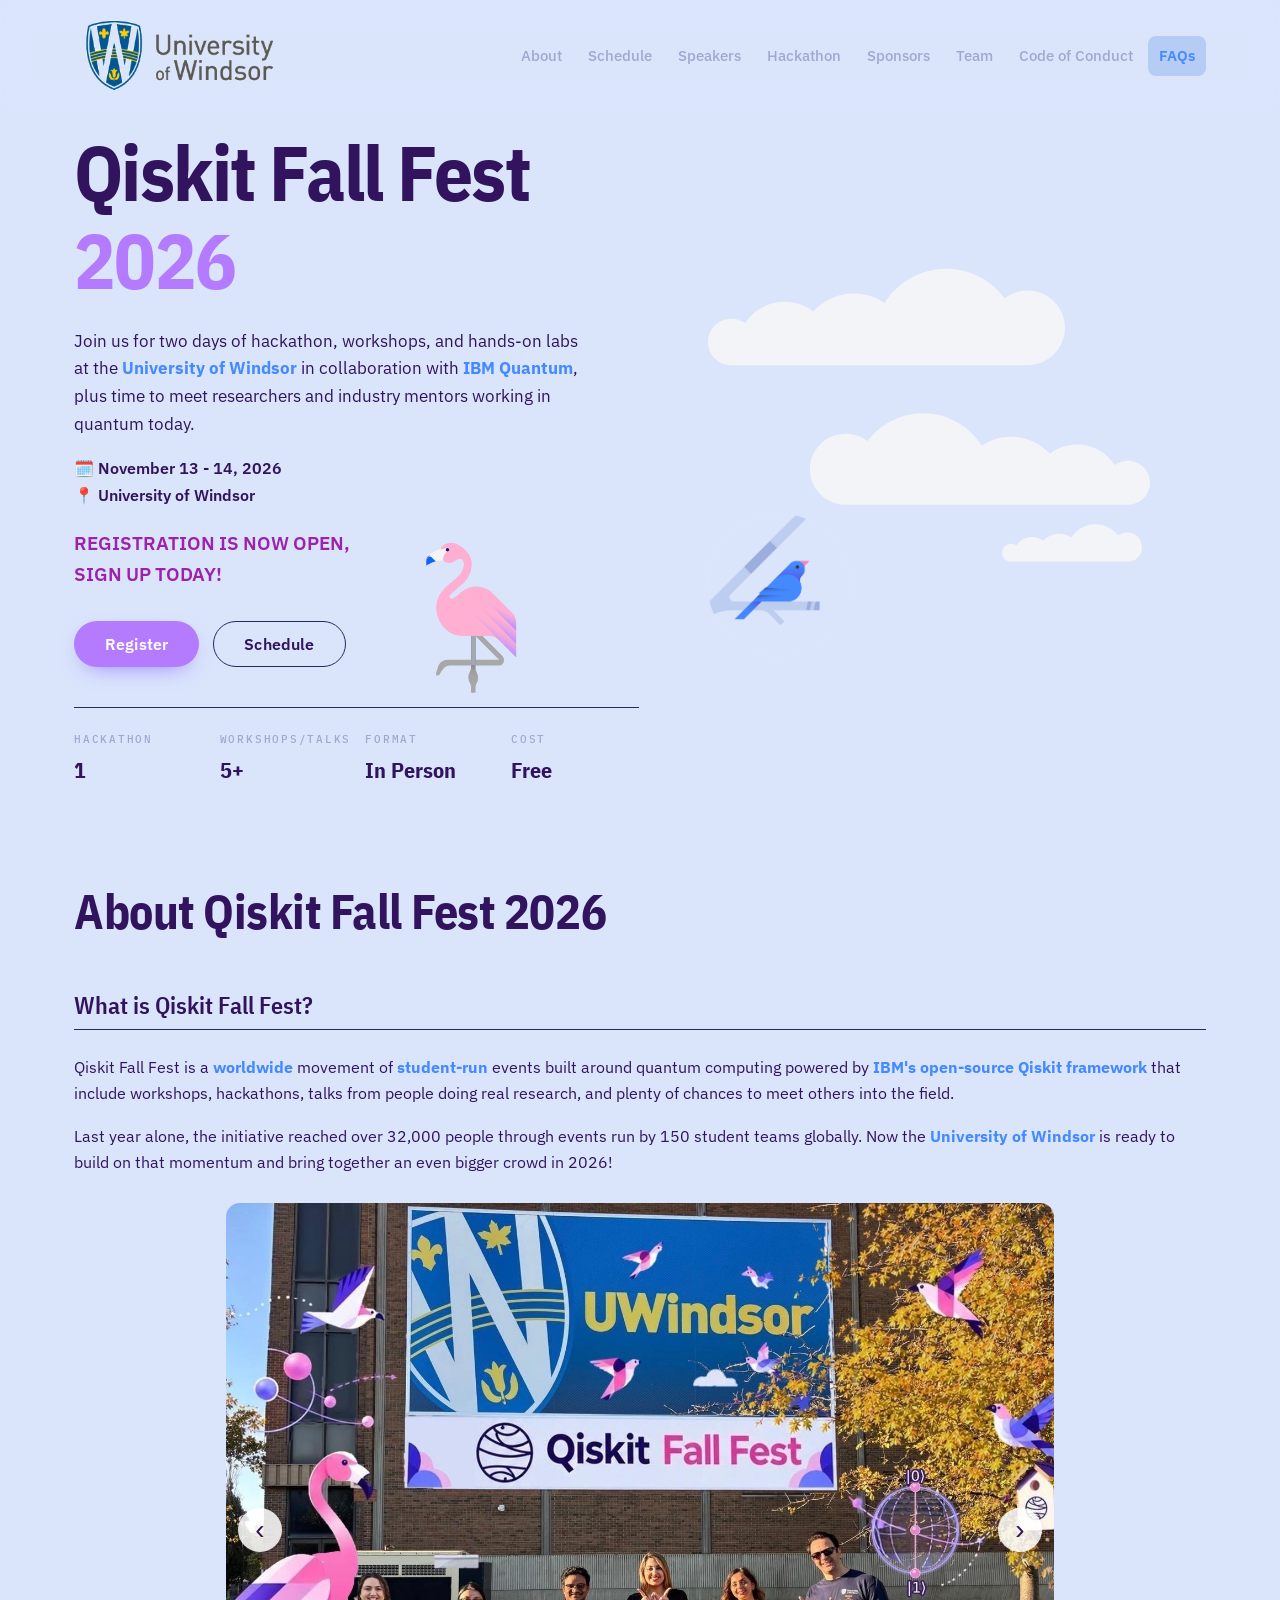
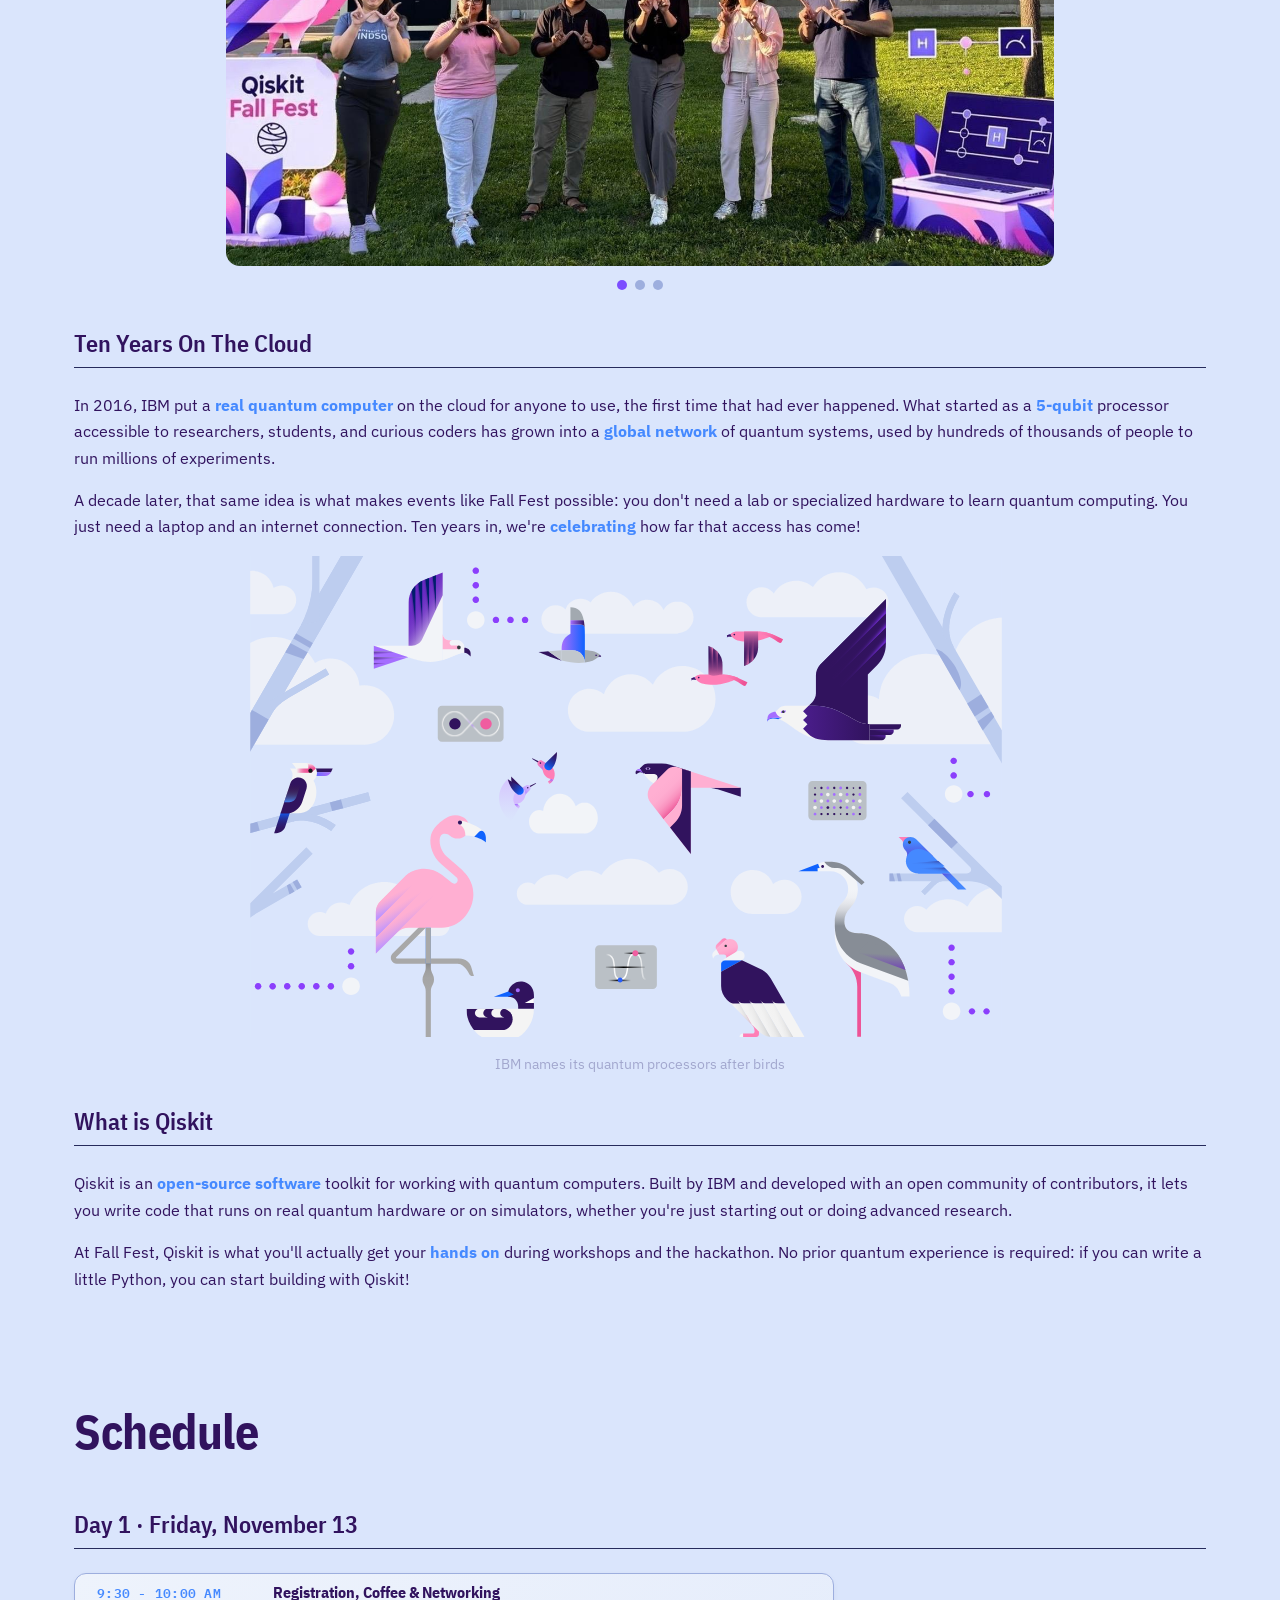
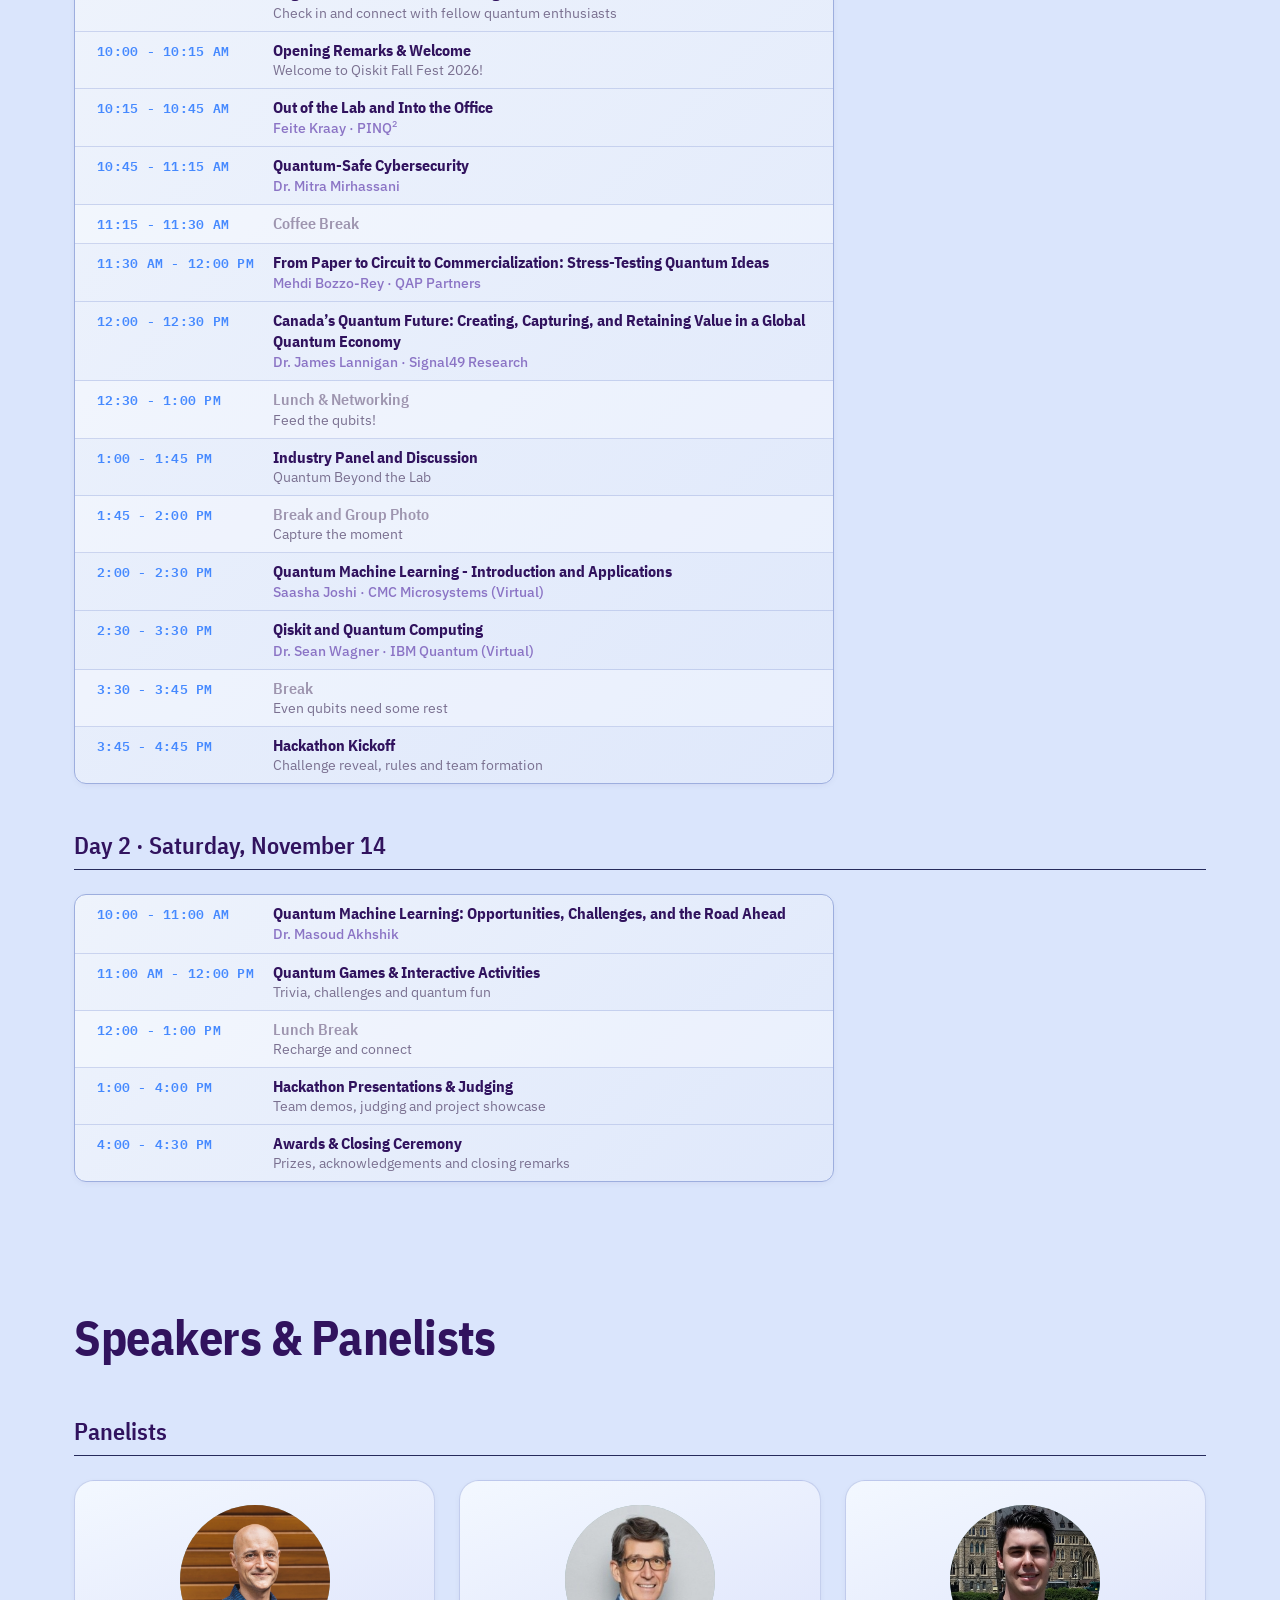
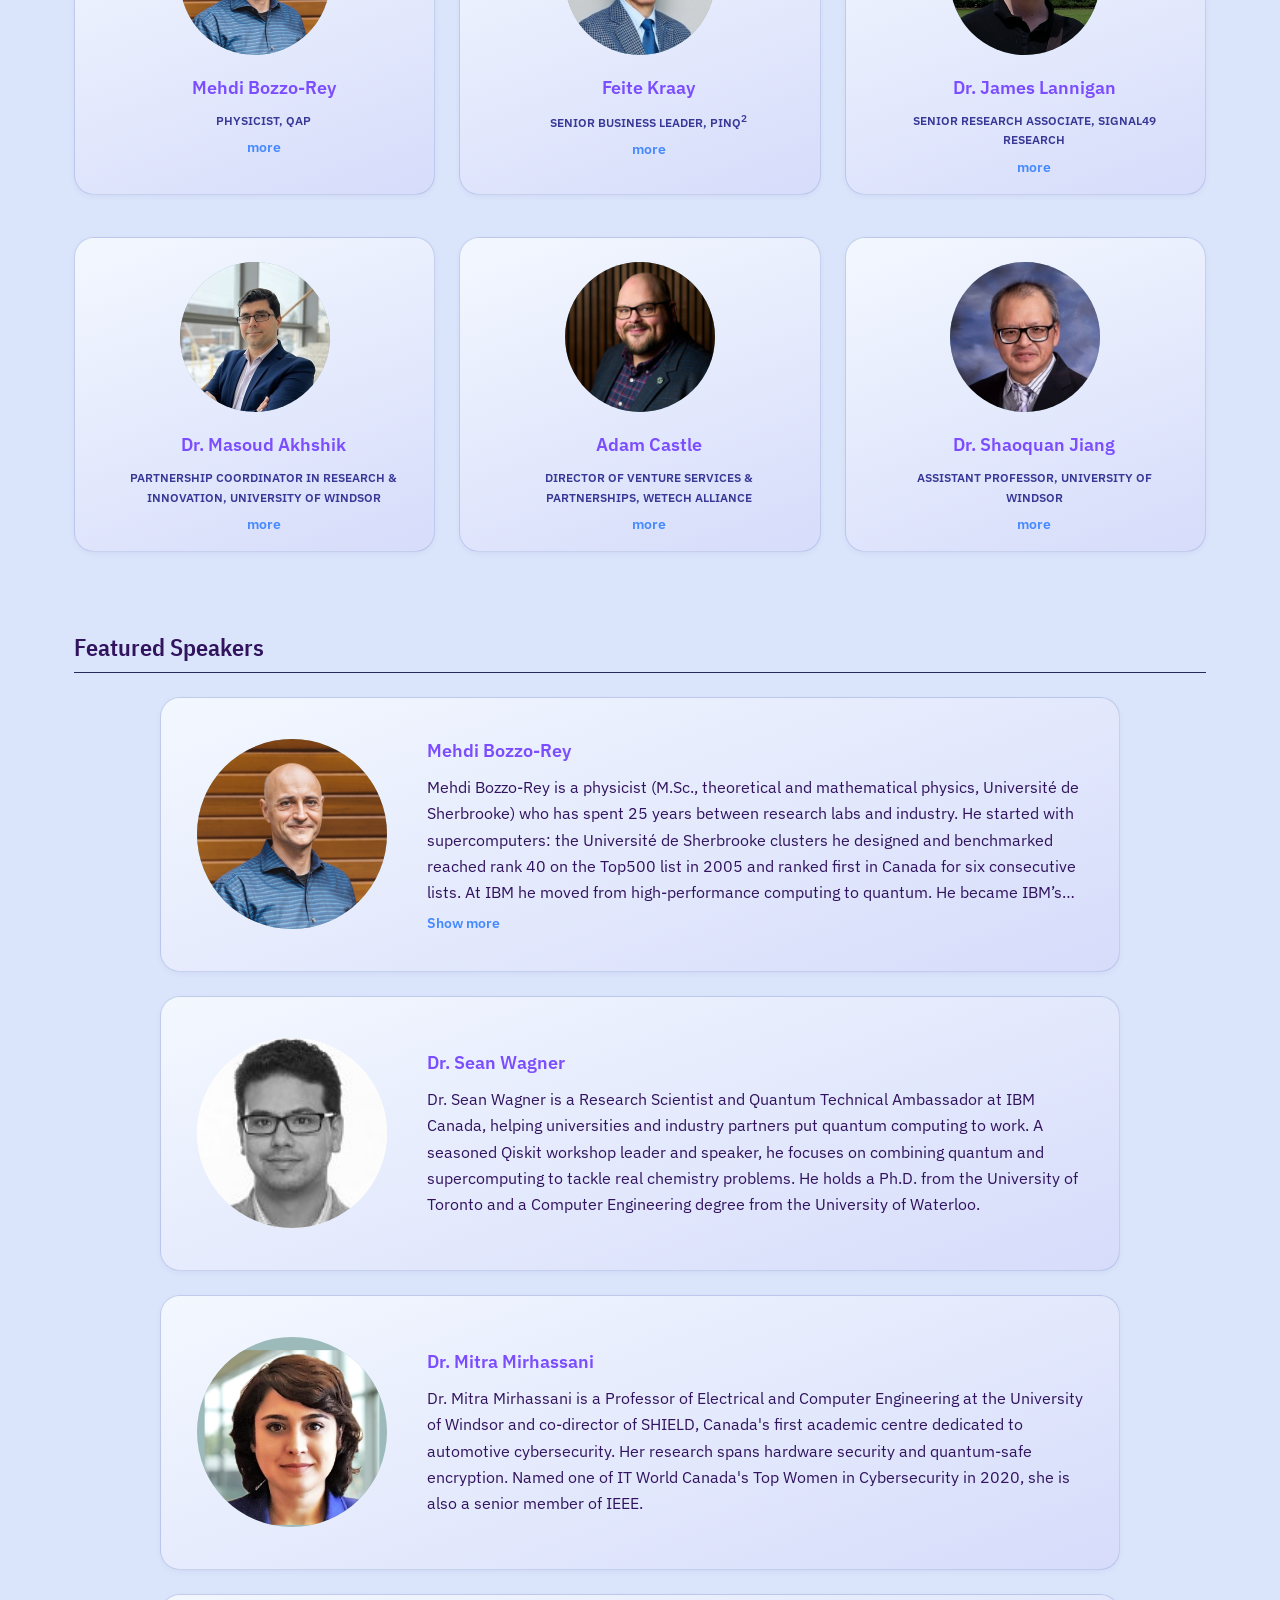
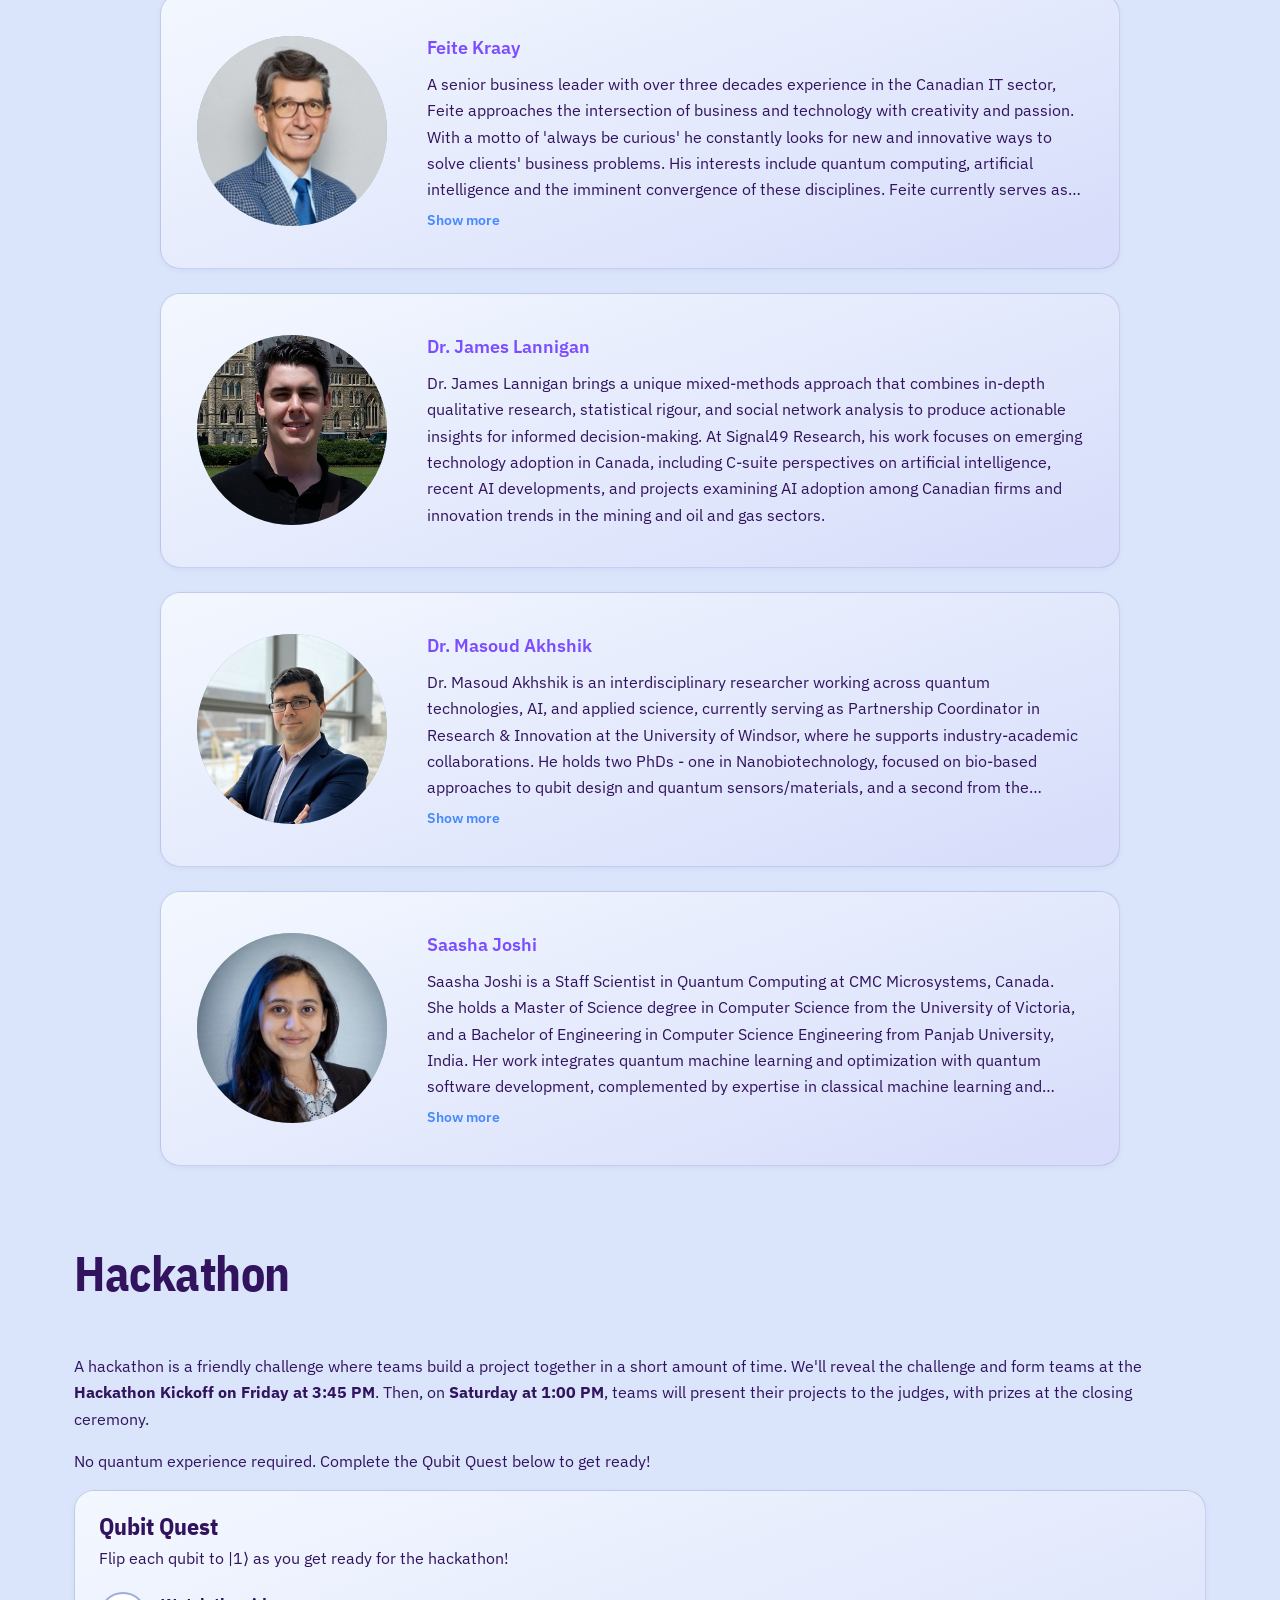
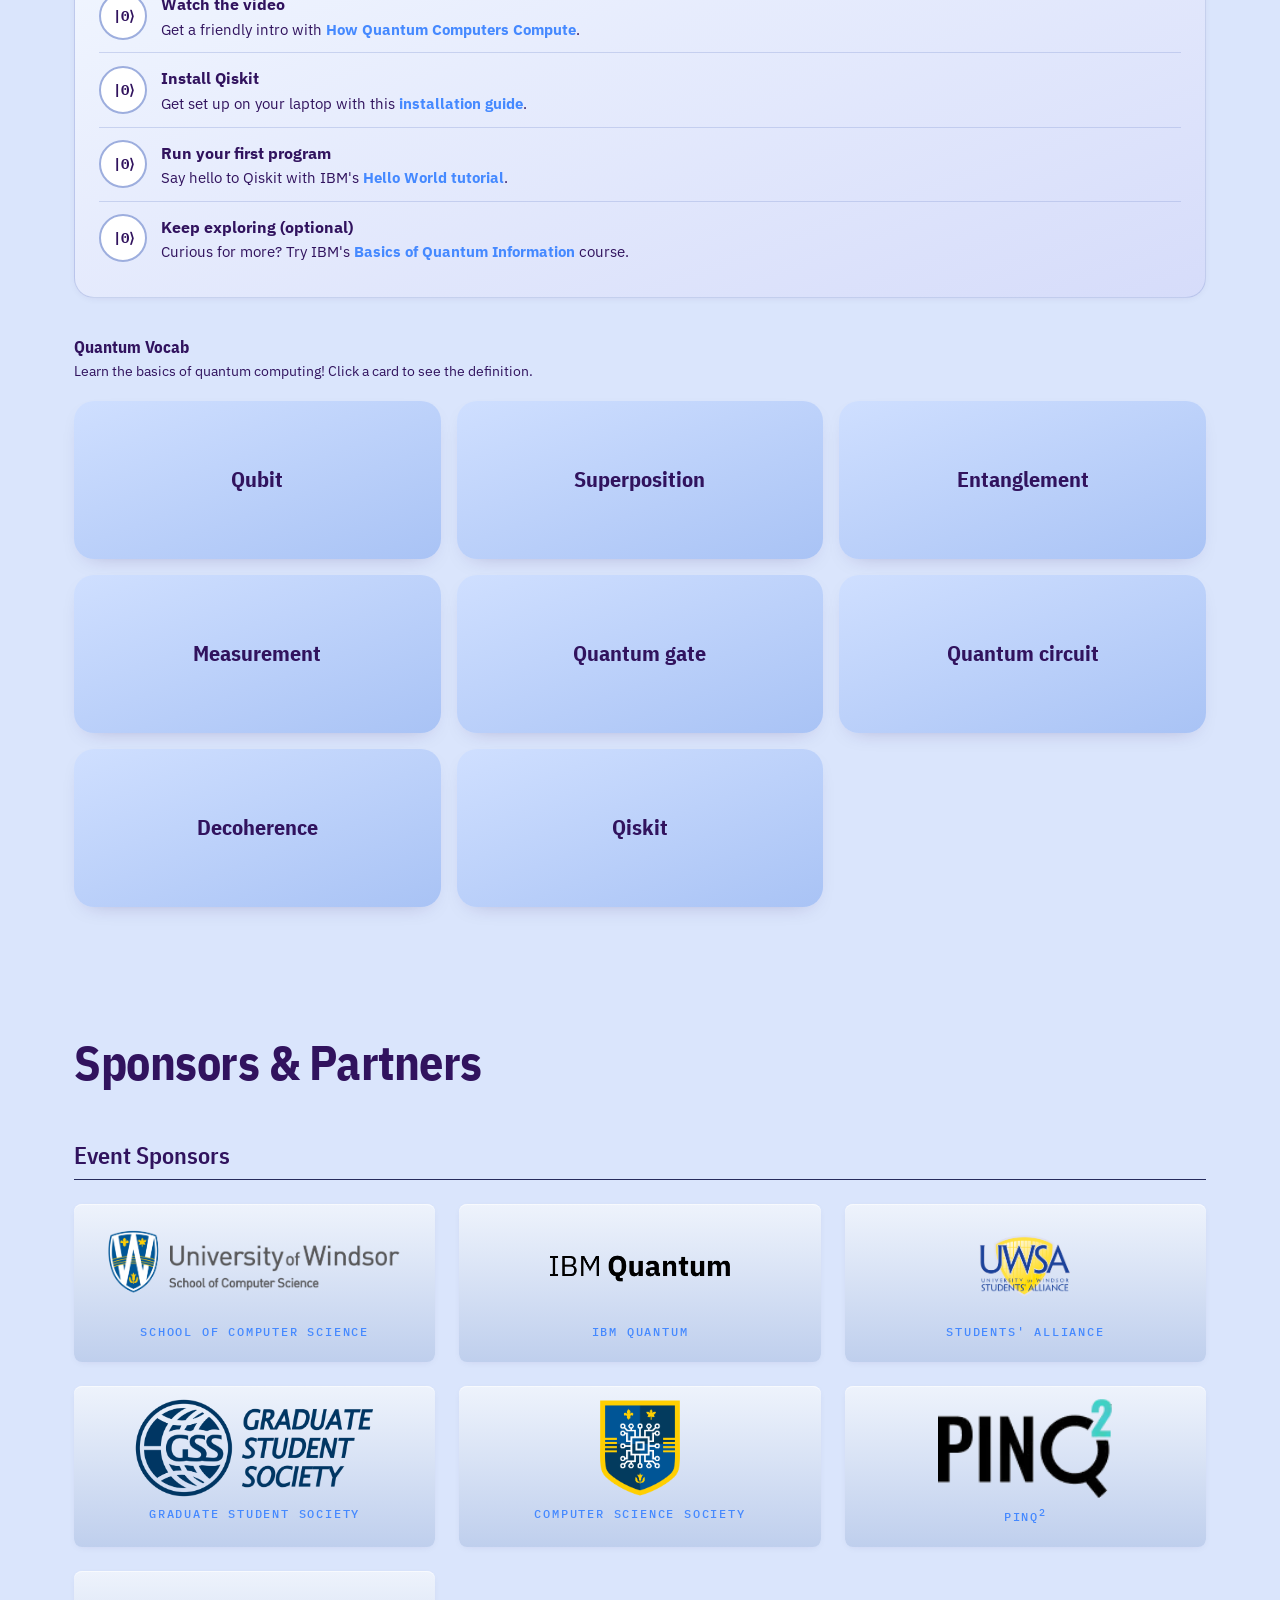
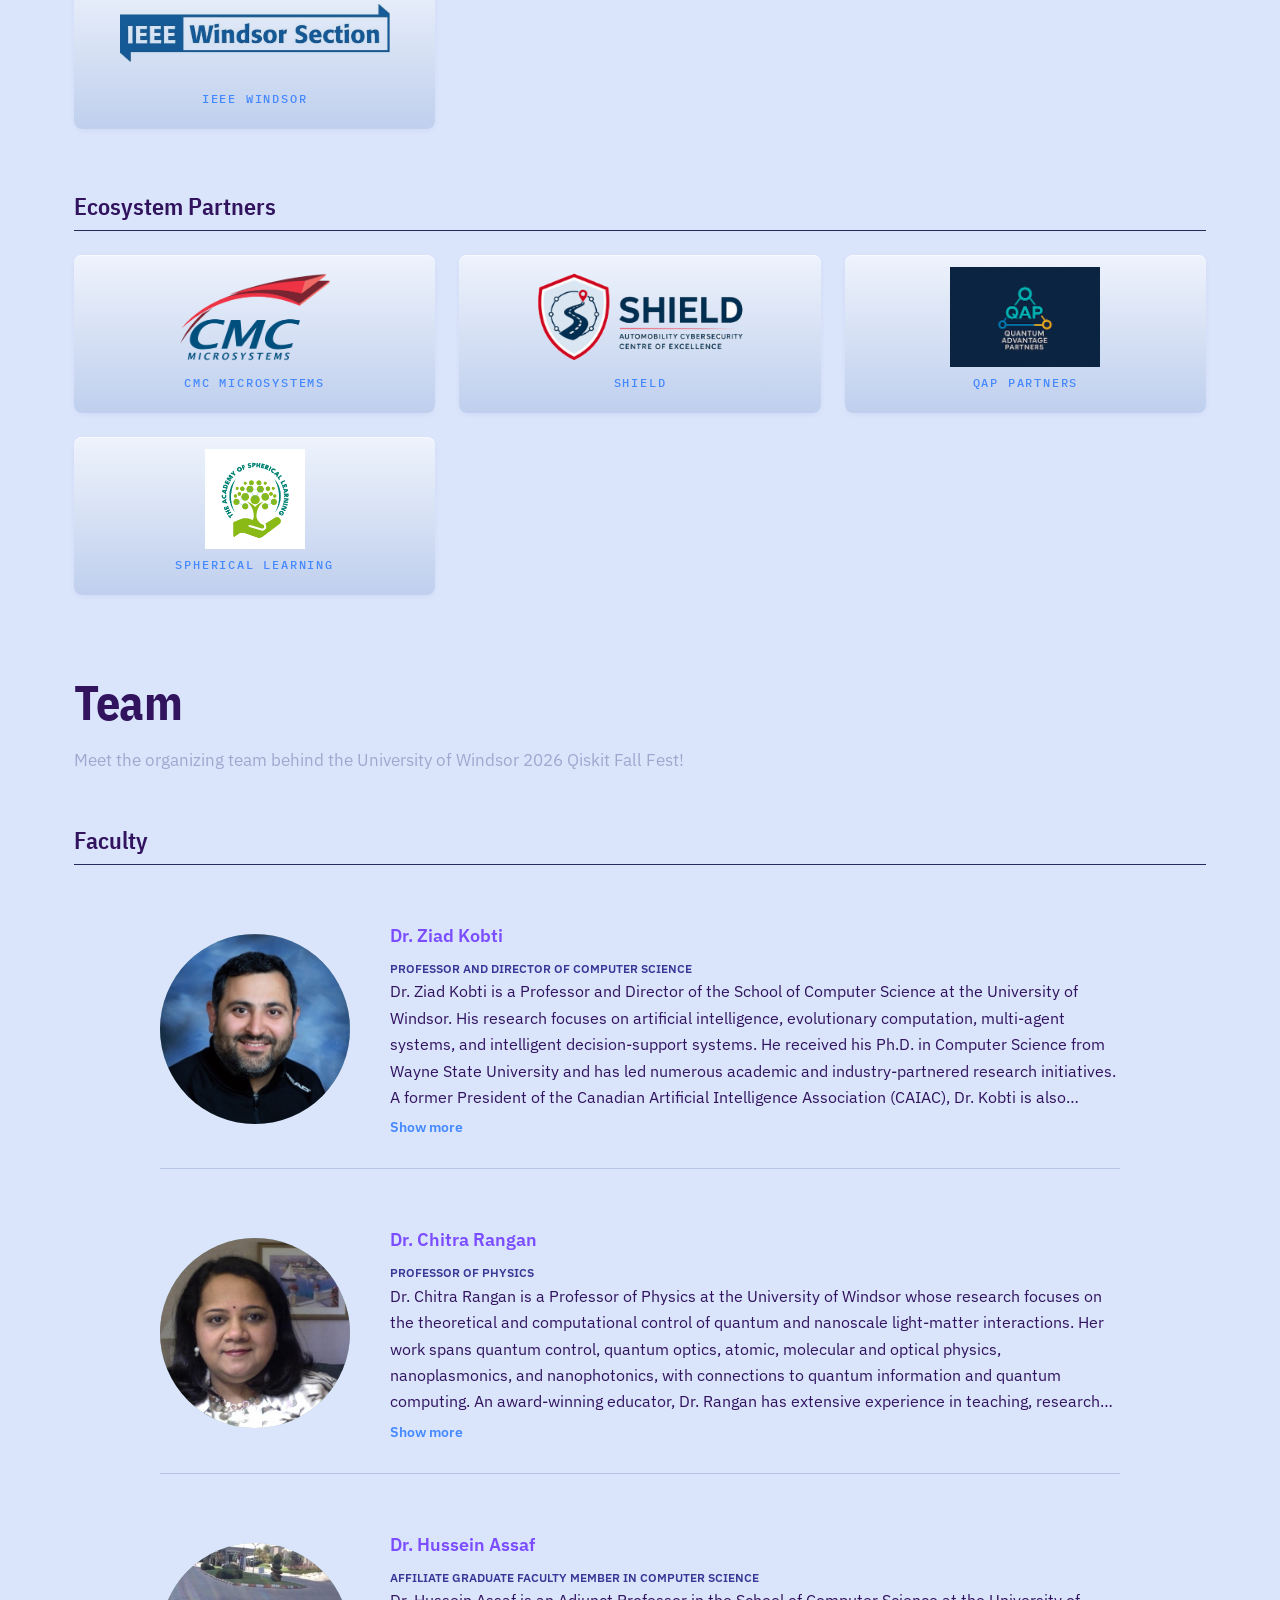
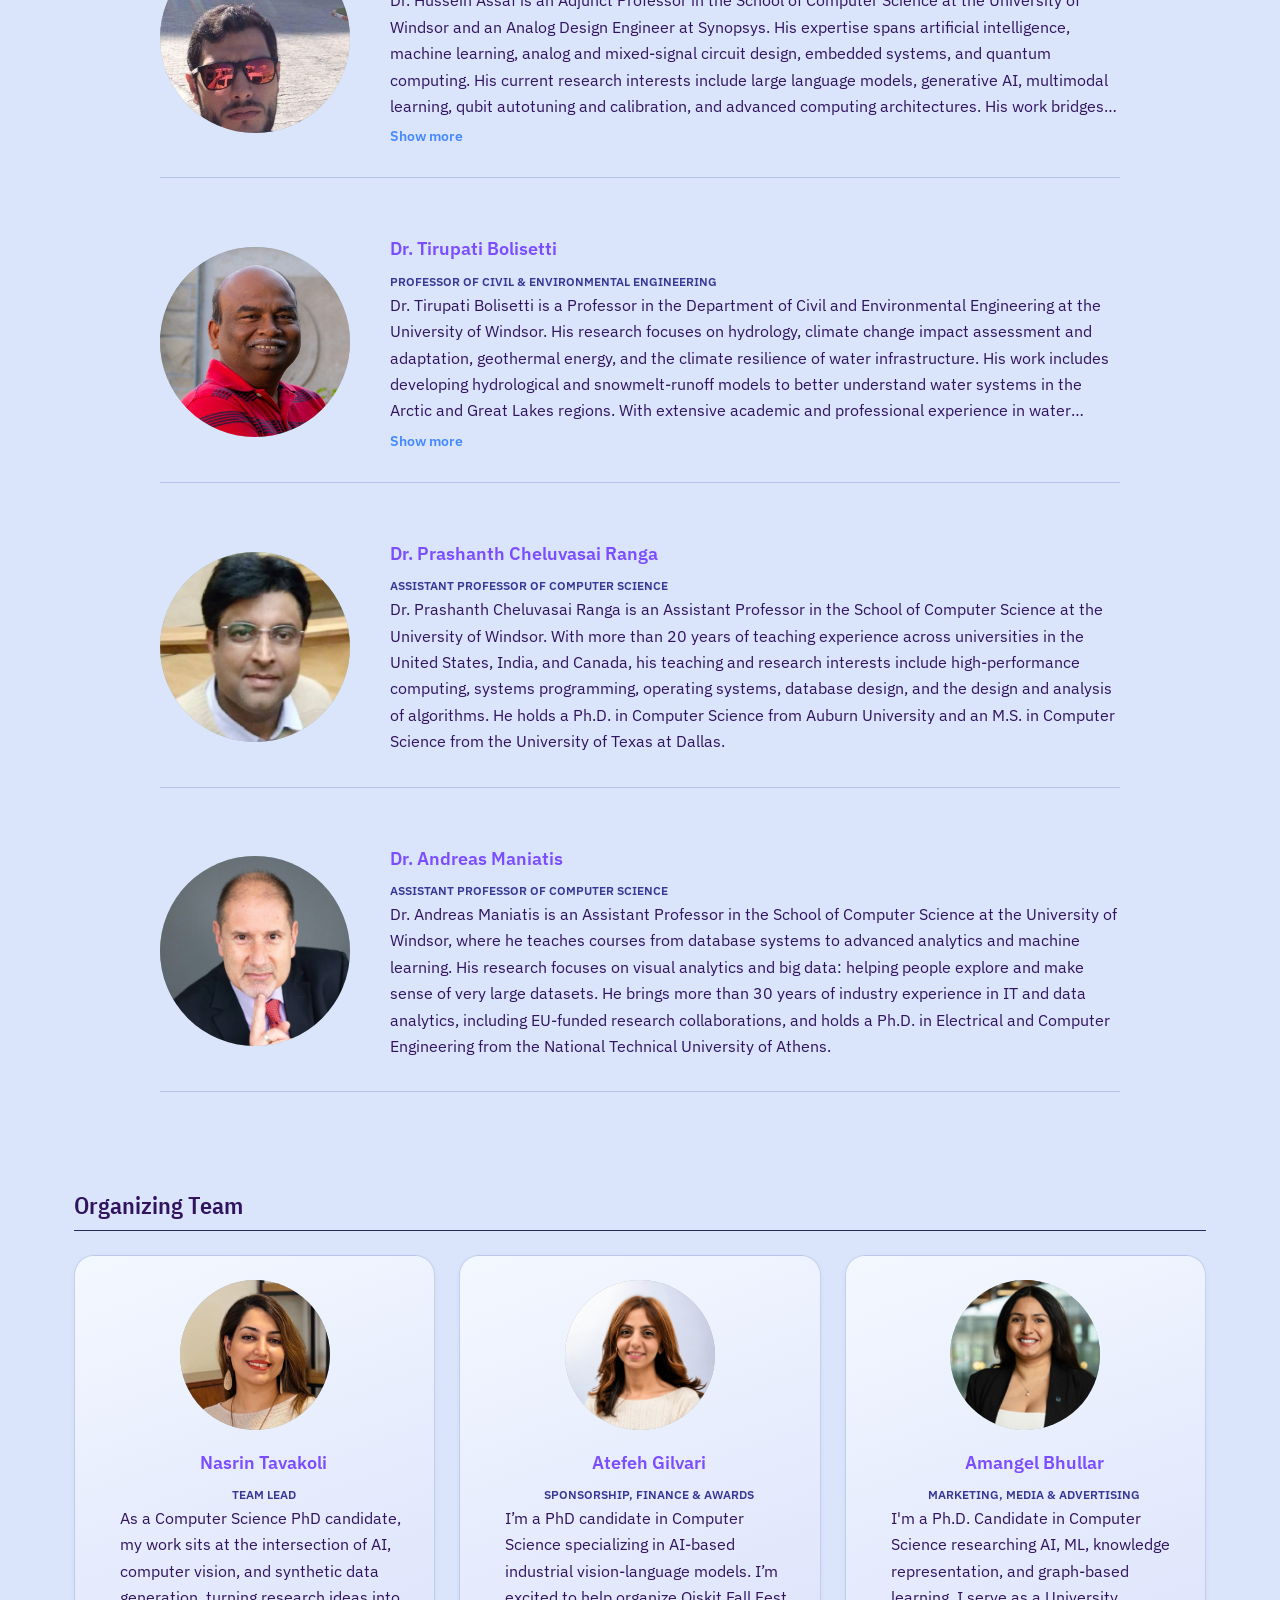
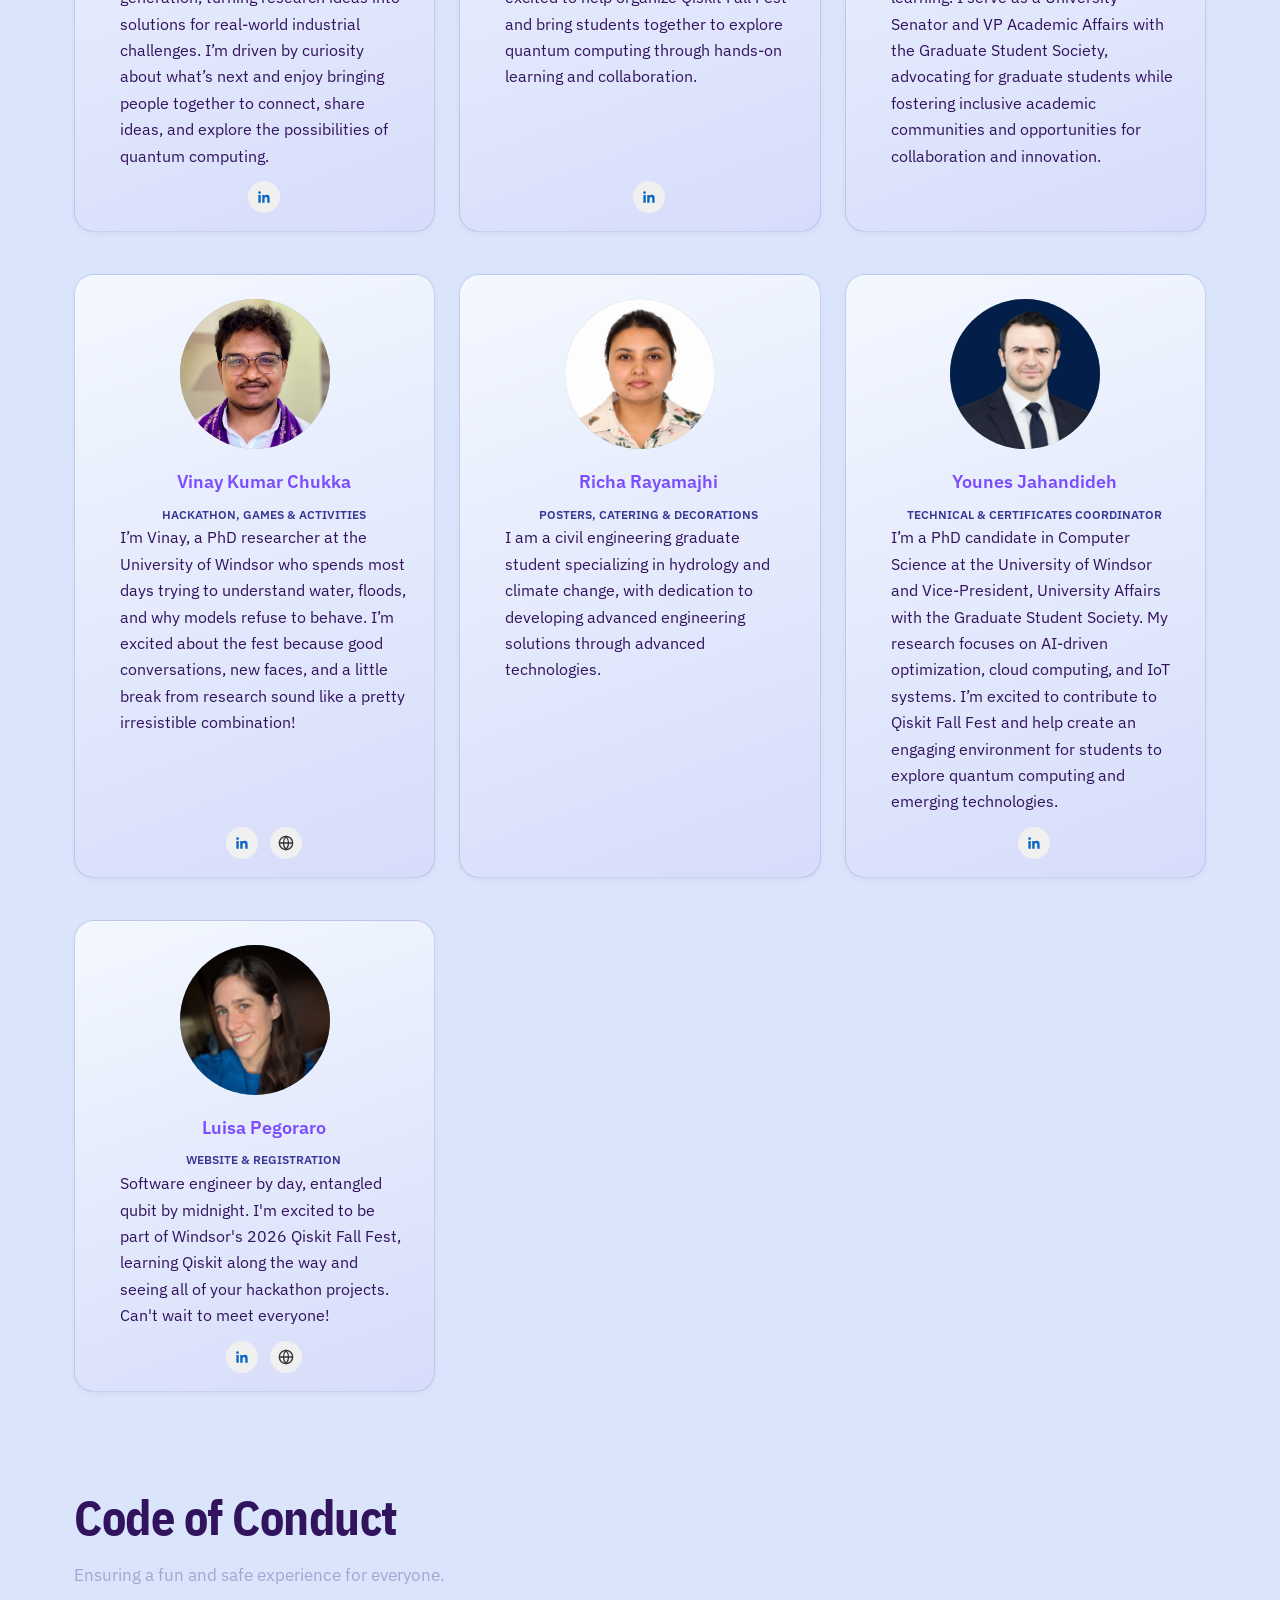
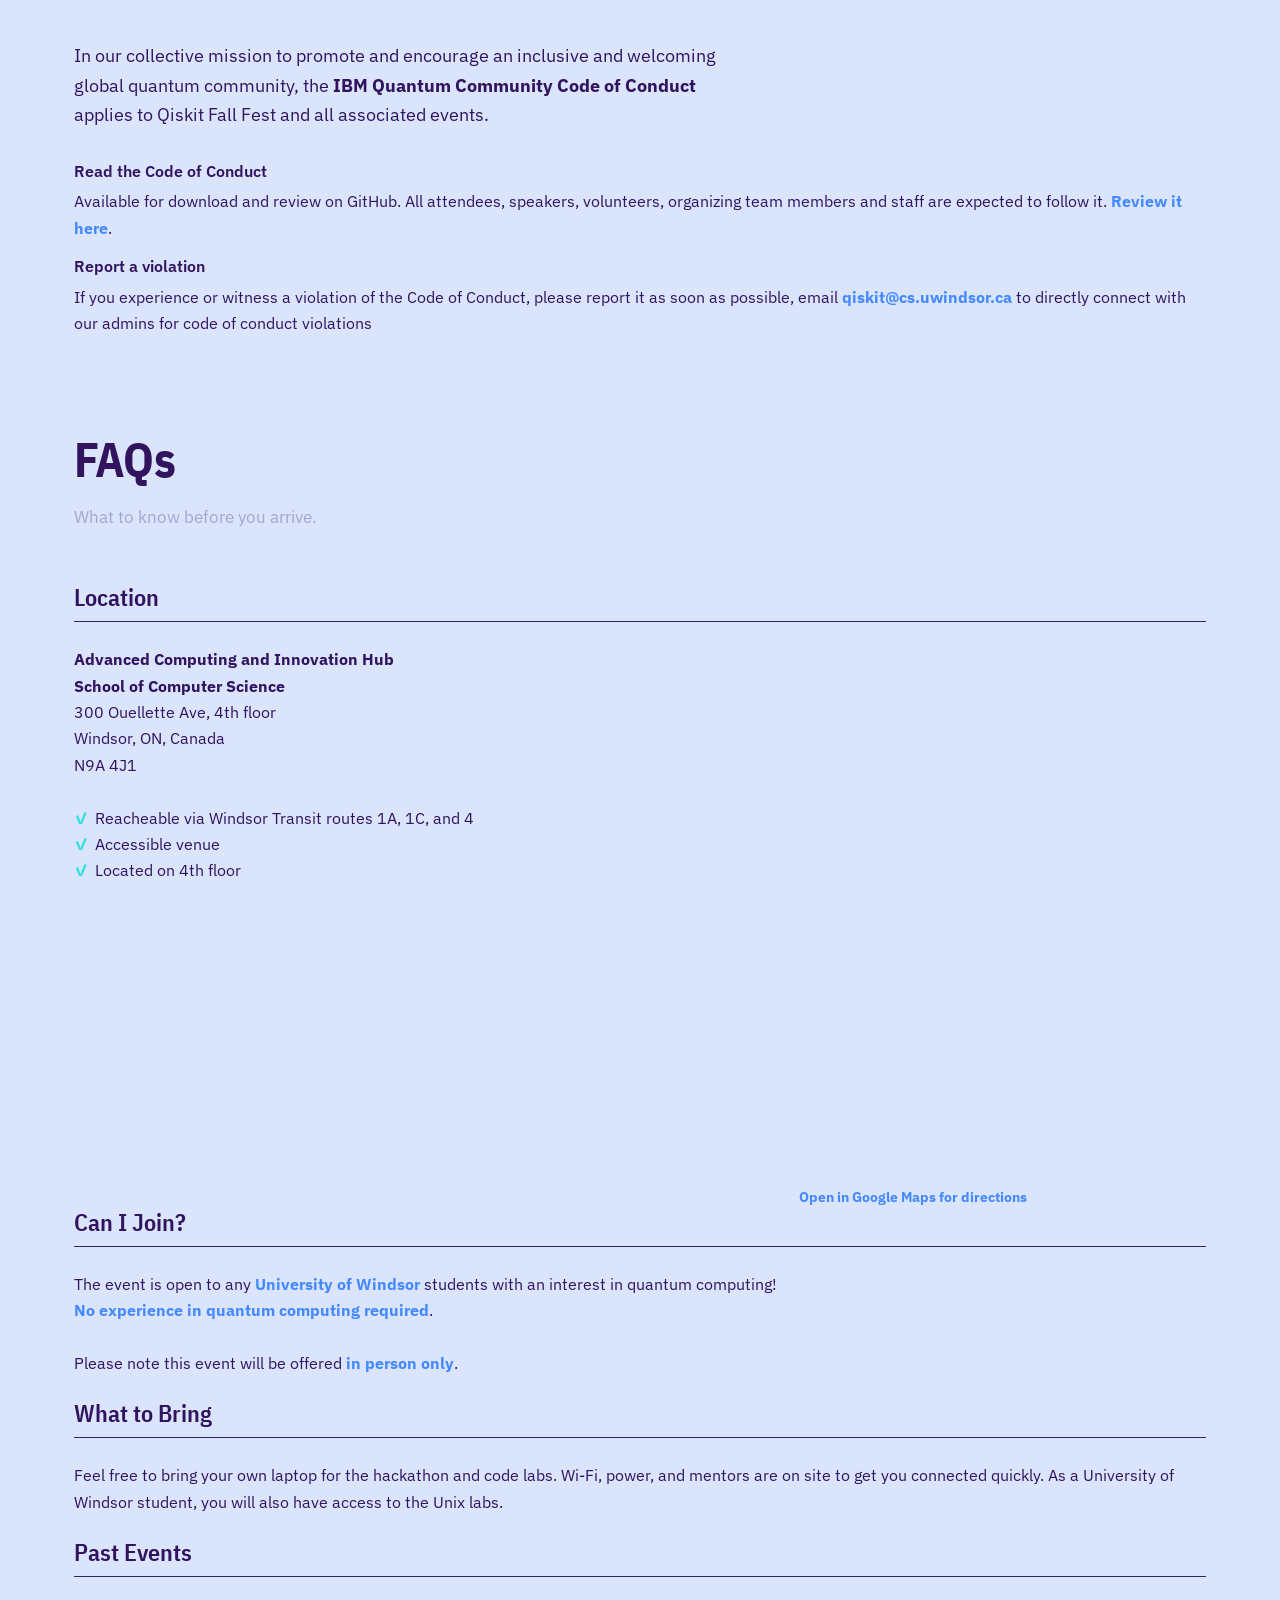
==== commit dc24dde4: "[isa] swapped order" ====
--- a/index.html
+++ b/index.html
@@ -789,6 +789,18 @@
             </div>
             <div class="team-member">
               <div class="team-member-photo-2">
+                <img src="assets/team/james.png" alt="" />
+              </div>
+              <div class="team-member-text">
+                <div class="team-member-name">Dr. James Lannigan</div>
+                <div class="team-member-position">
+                  Senior Research Associate, Signal49 Research
+                </div>
+                <a class="bio-more" href="#speaker-james">more</a>
+              </div>
+            </div>
+            <div class="team-member">
+              <div class="team-member-photo-2">
                 <img src="assets/team/dr_masoud.jpeg" alt="" />
               </div>
               <div class="team-member-text">
@@ -800,18 +812,7 @@
                 <a class="bio-more" href="#speaker-masoud">more</a>
               </div>
             </div>
-            <div class="team-member">
-              <div class="team-member-photo-2">
-                <img src="assets/team/james.png" alt="" />
-              </div>
-              <div class="team-member-text">
-                <div class="team-member-name">Dr. James Lannigan</div>
-                <div class="team-member-position">
-                  Senior Research Associate, Signal49 Research
-                </div>
-                <a class="bio-more" href="#speaker-james">more</a>
-              </div>
-            </div>
+
             <div class="team-member">
               <div class="team-member-photo-2">
                 <img src="assets/team/adam.jpeg" alt="" />
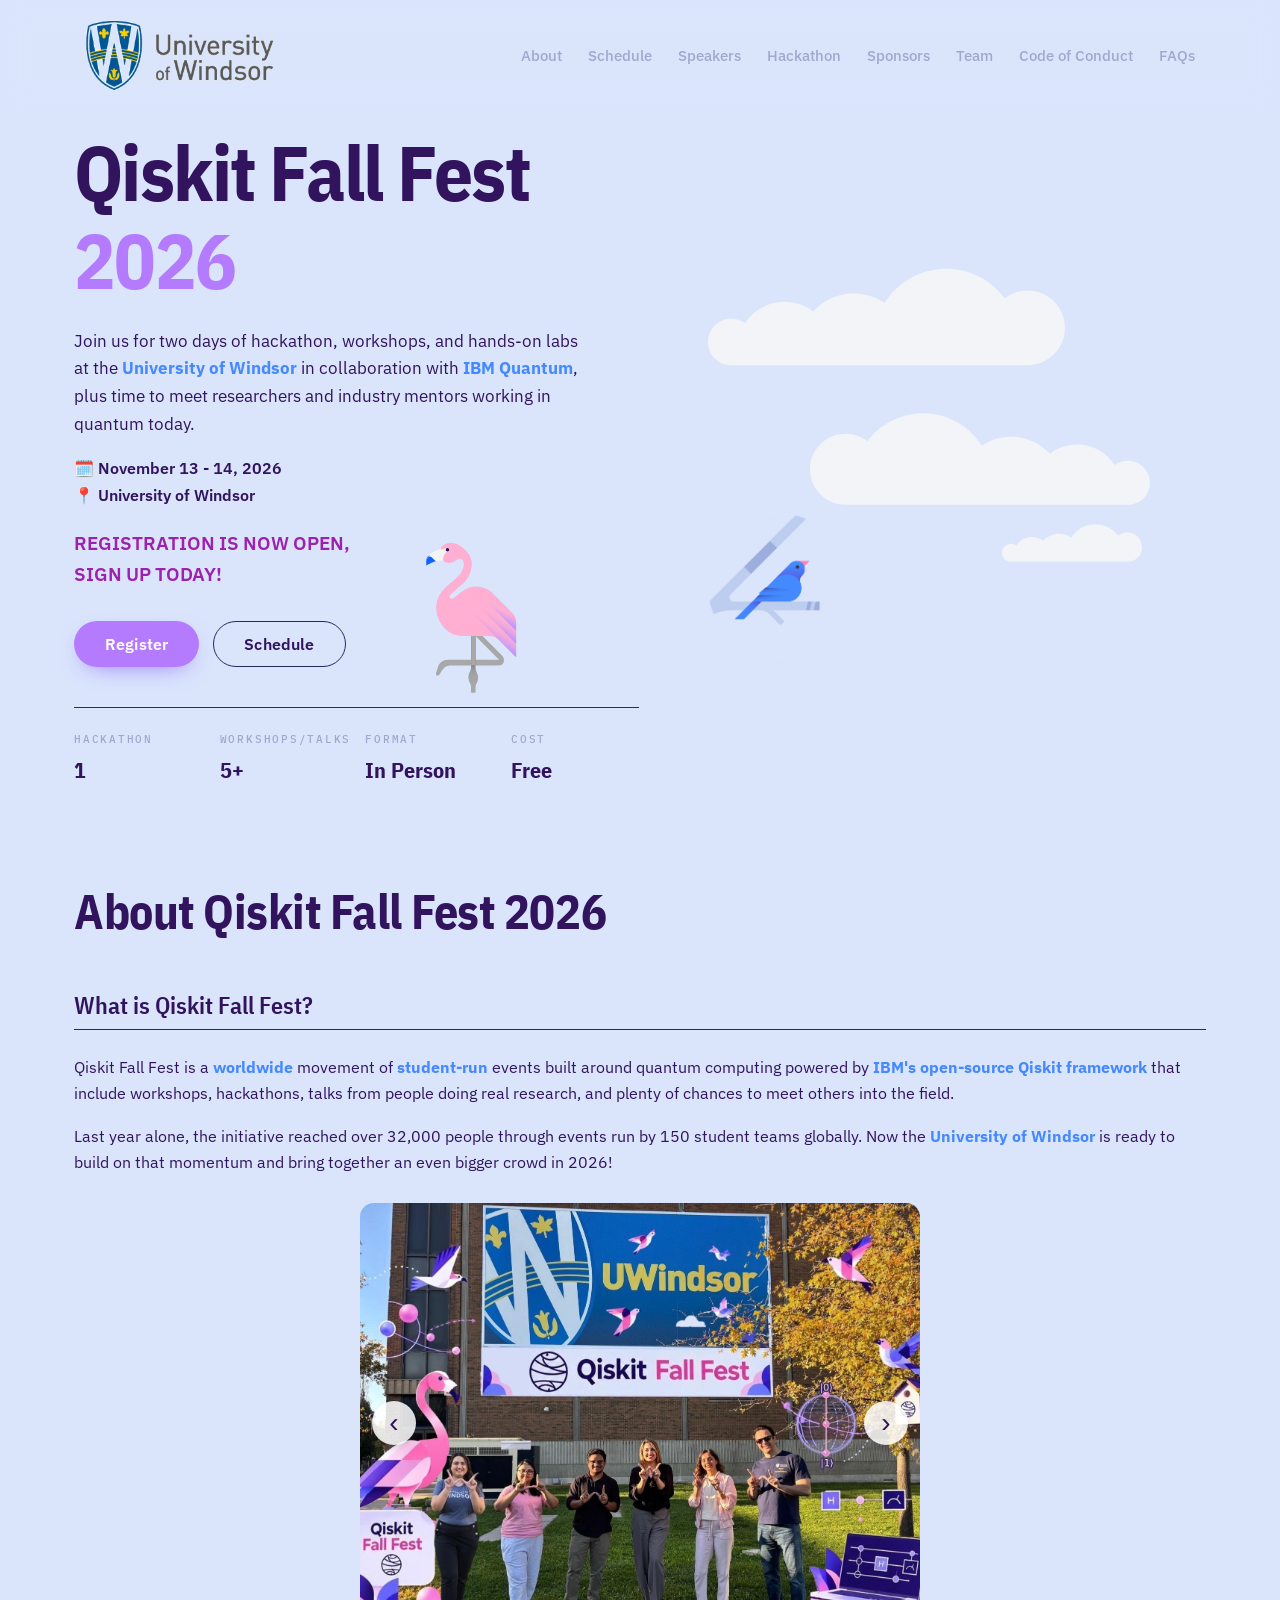
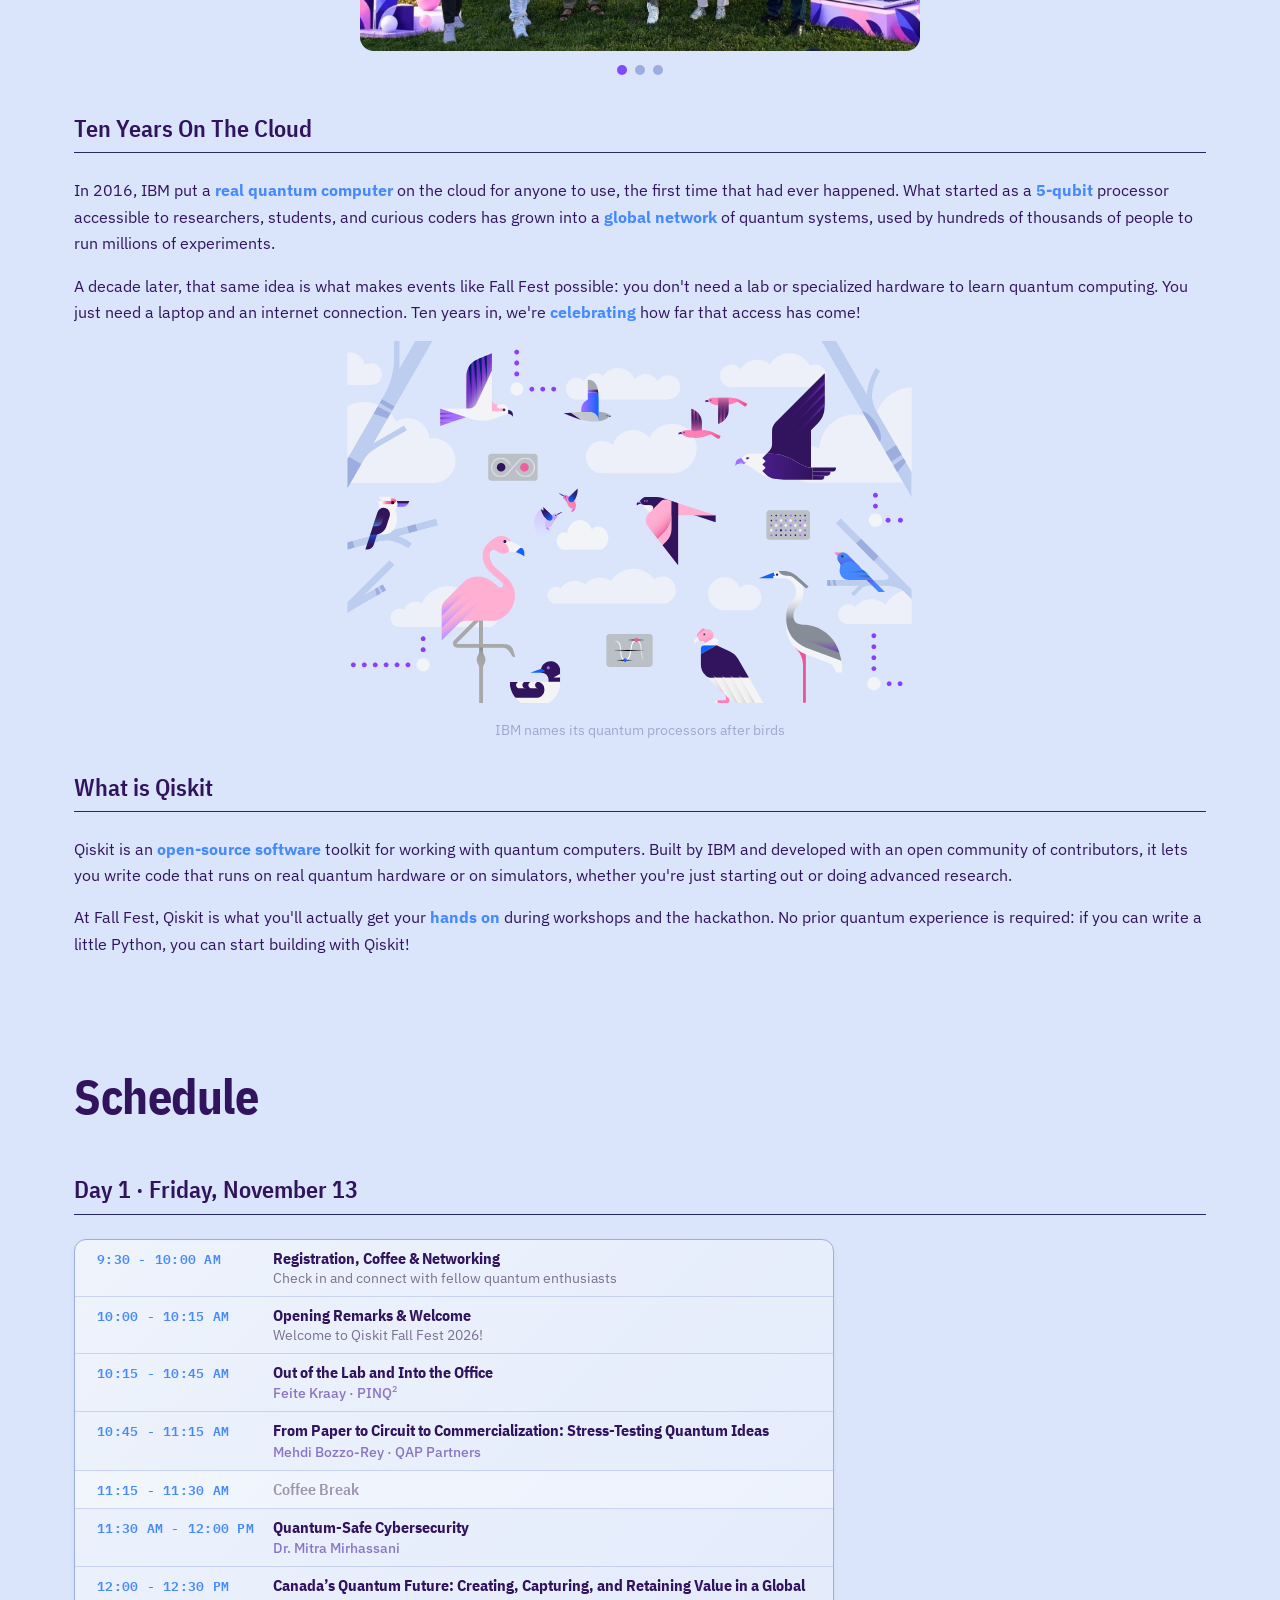
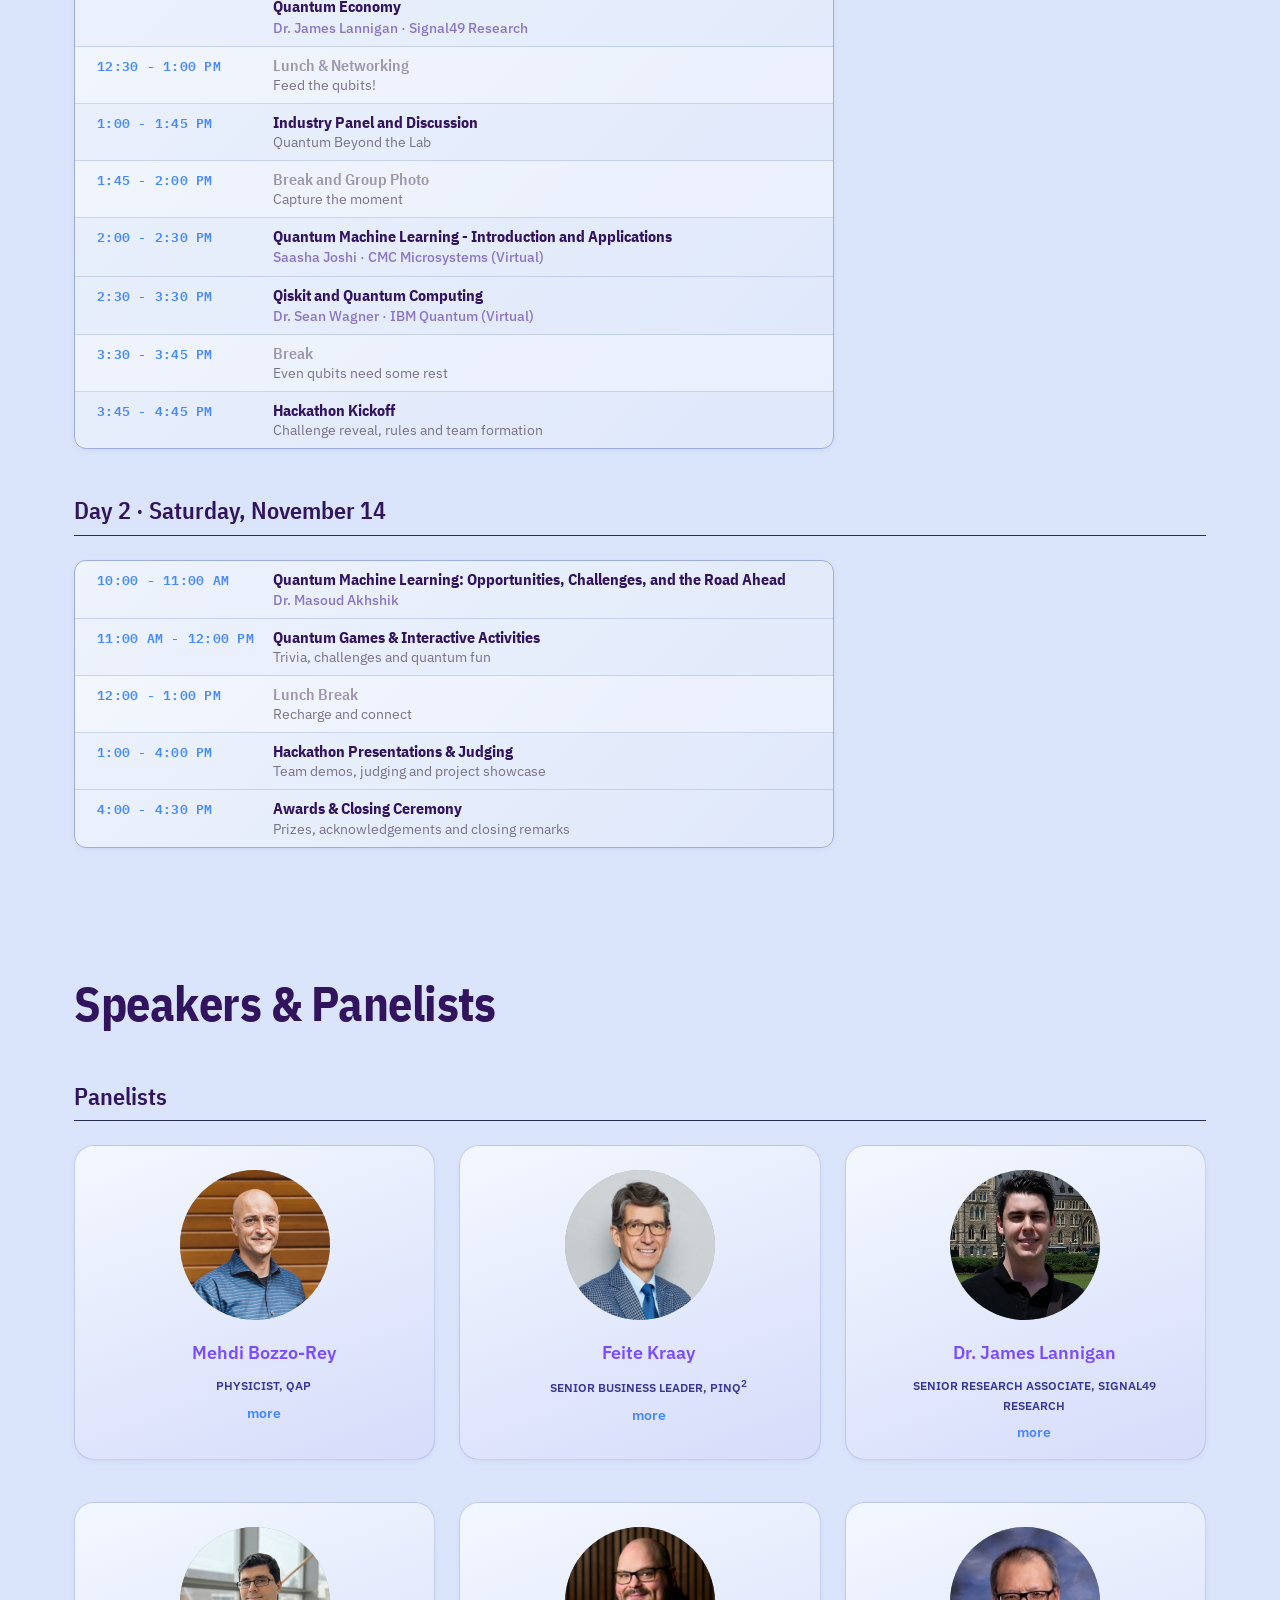
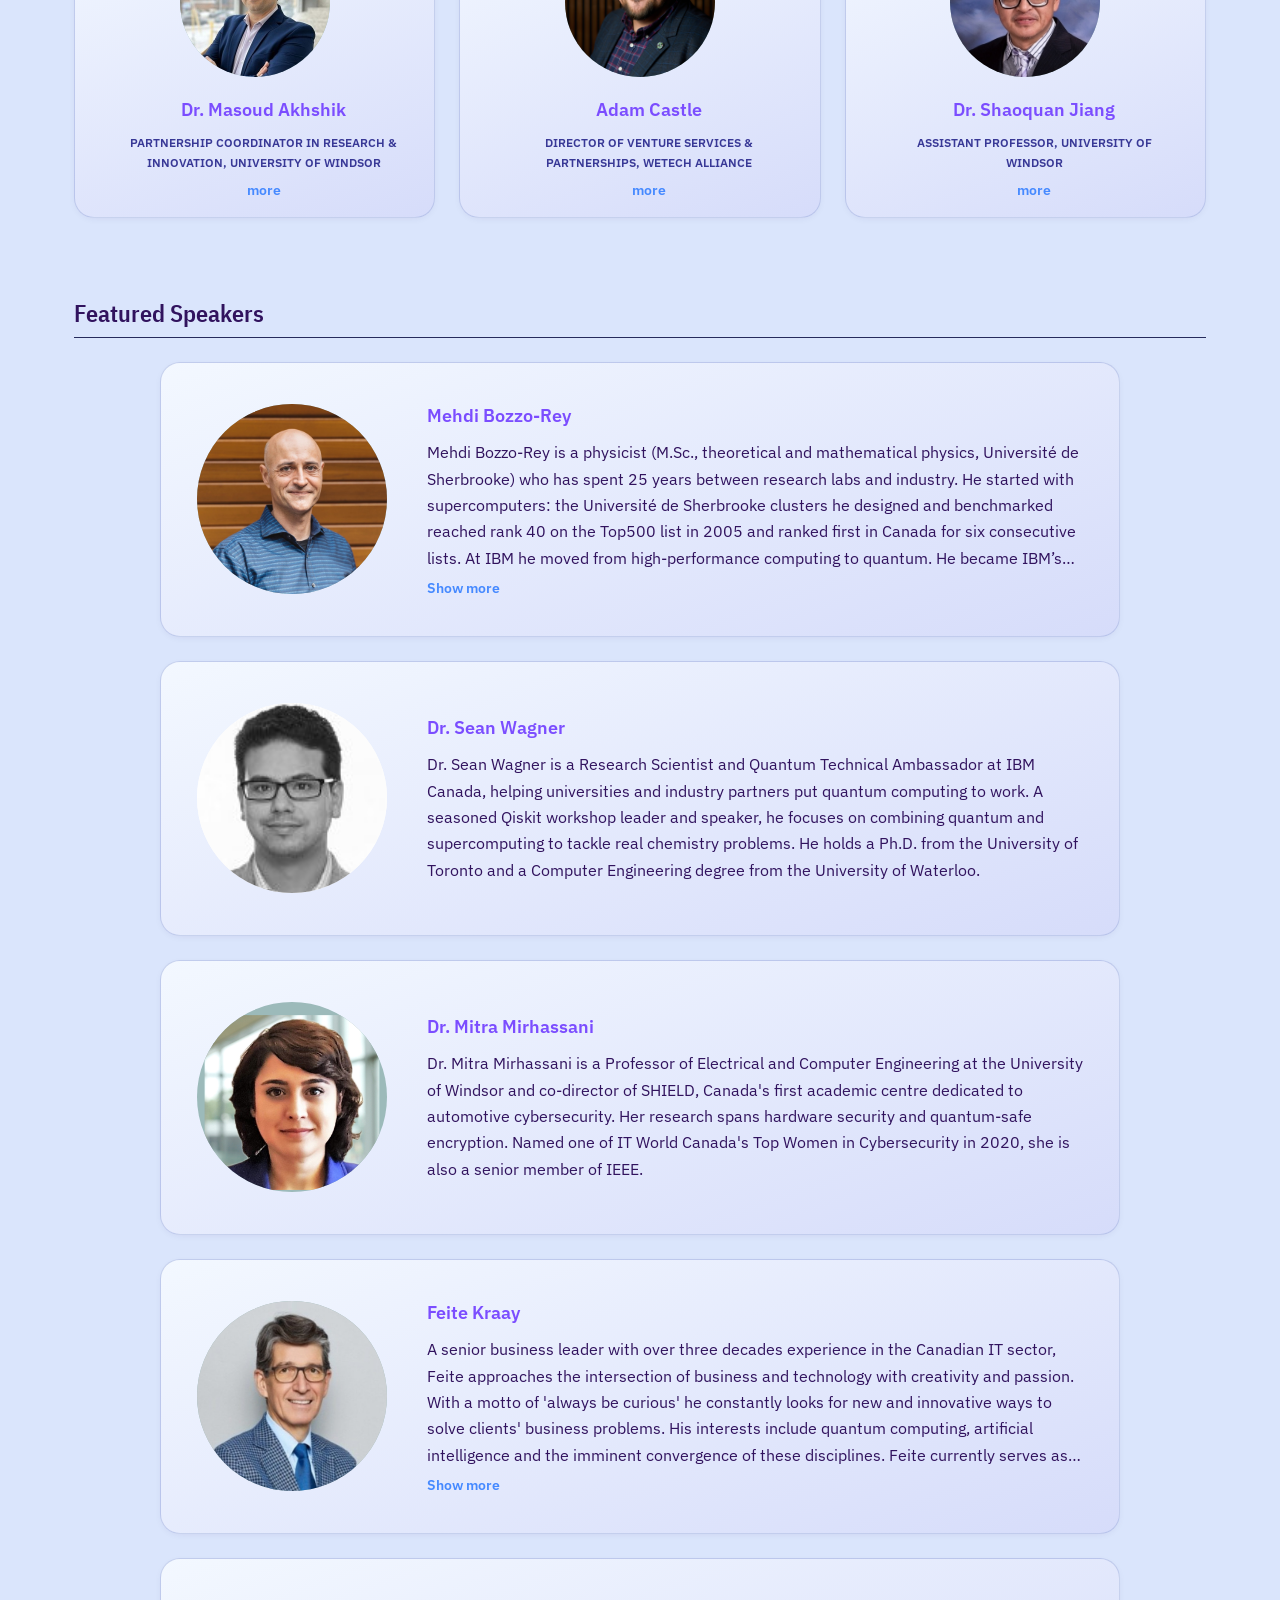
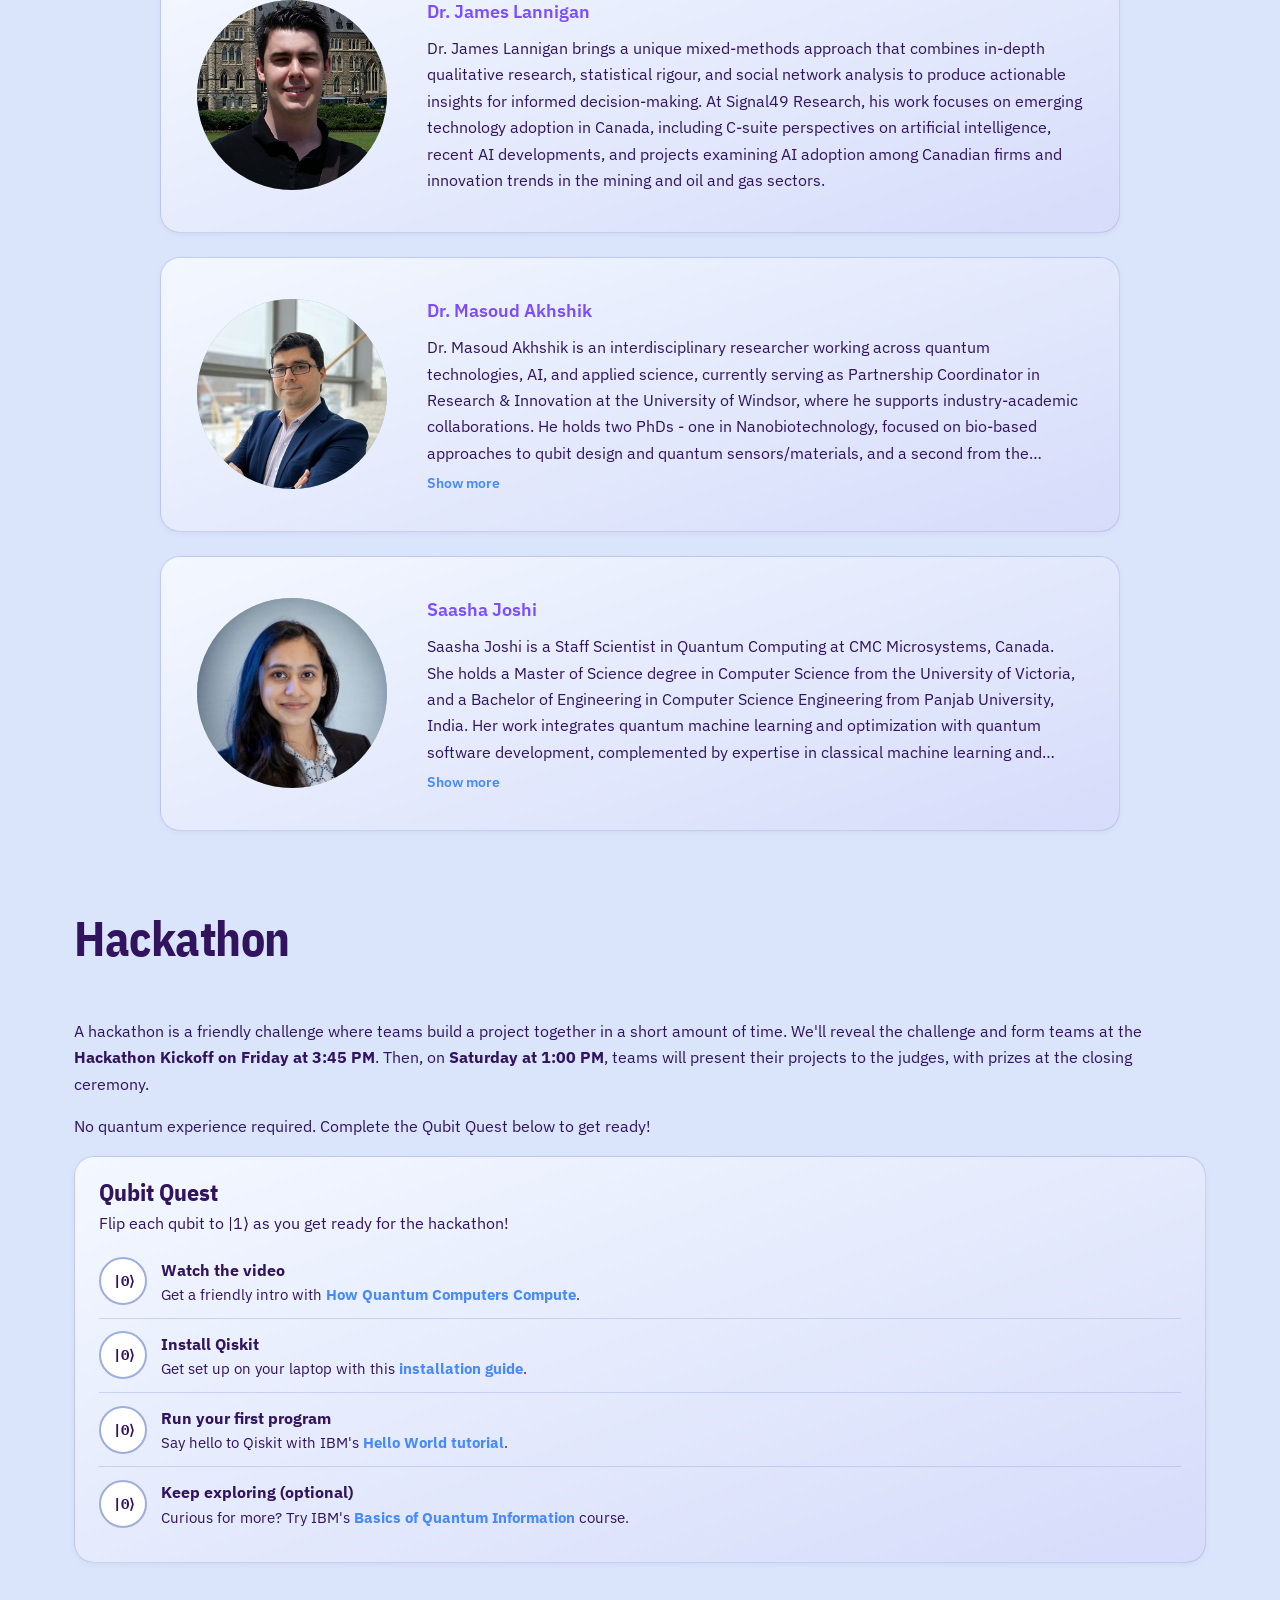
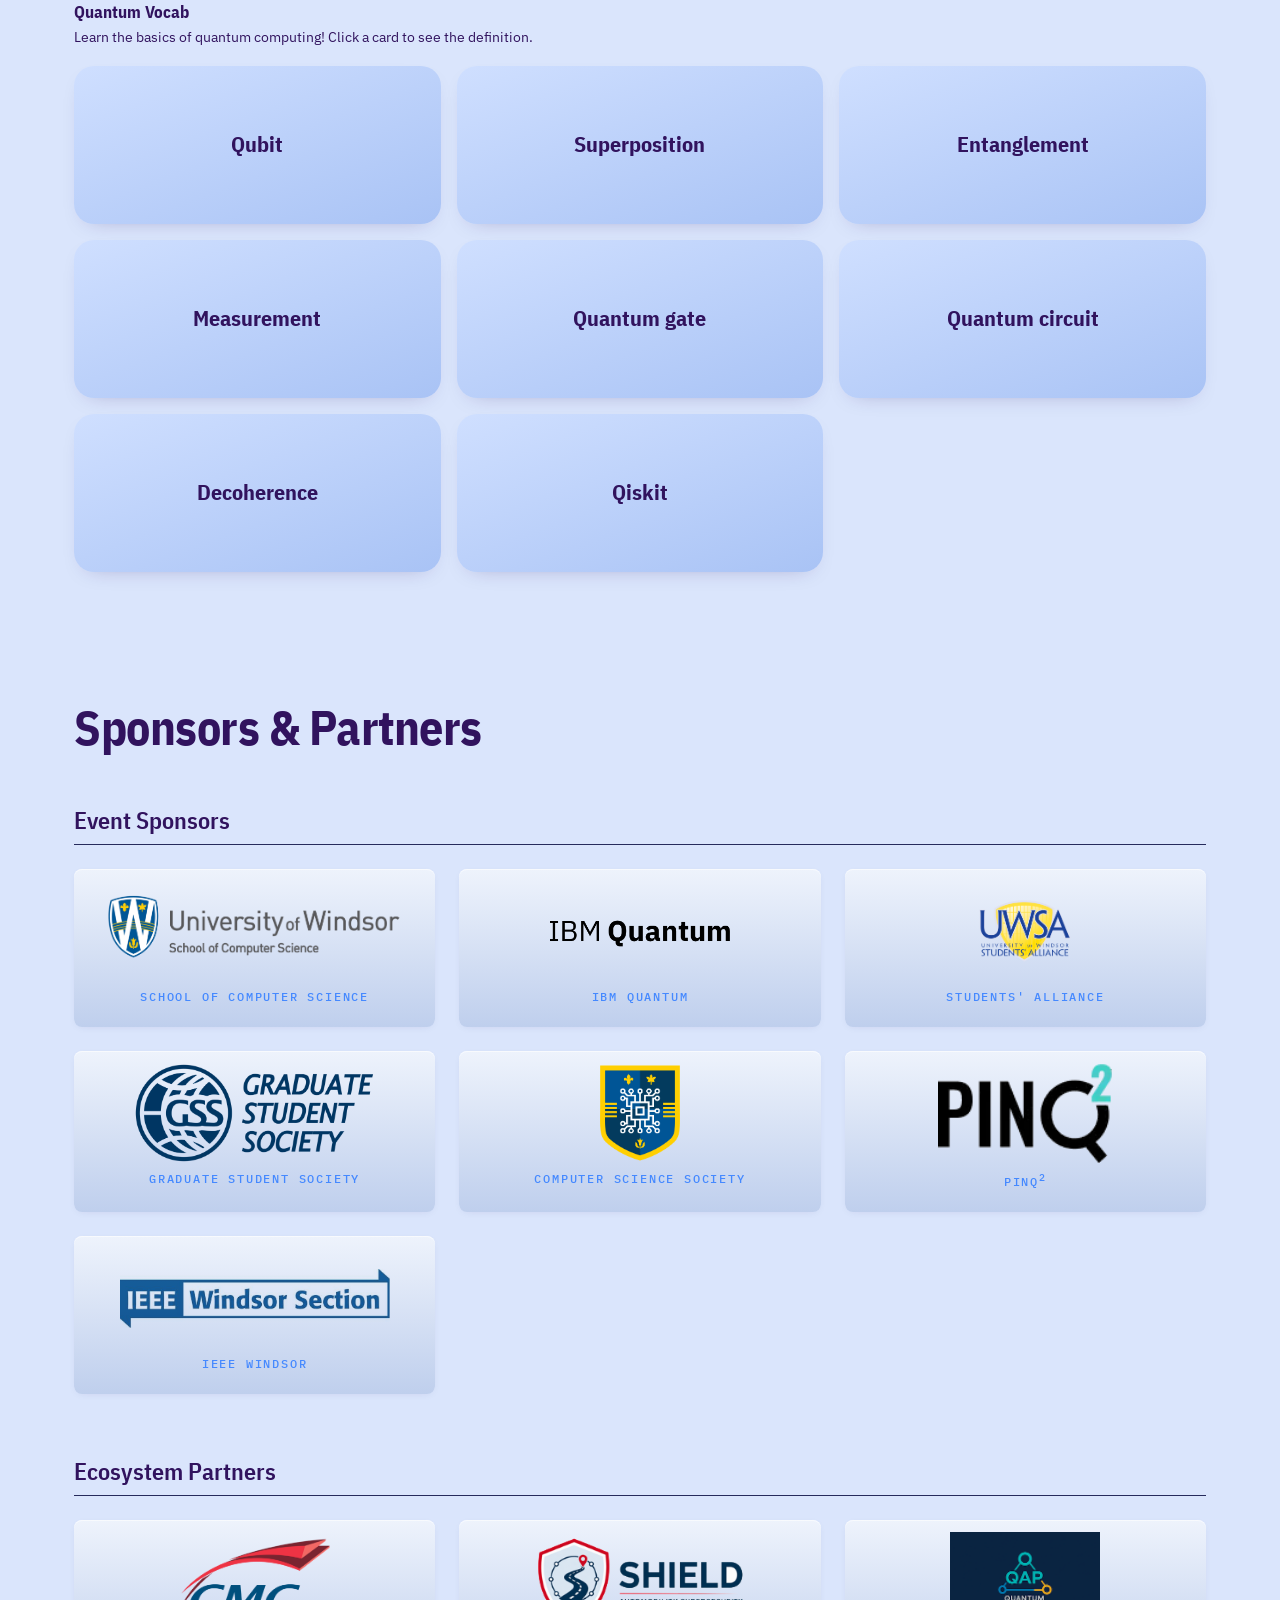
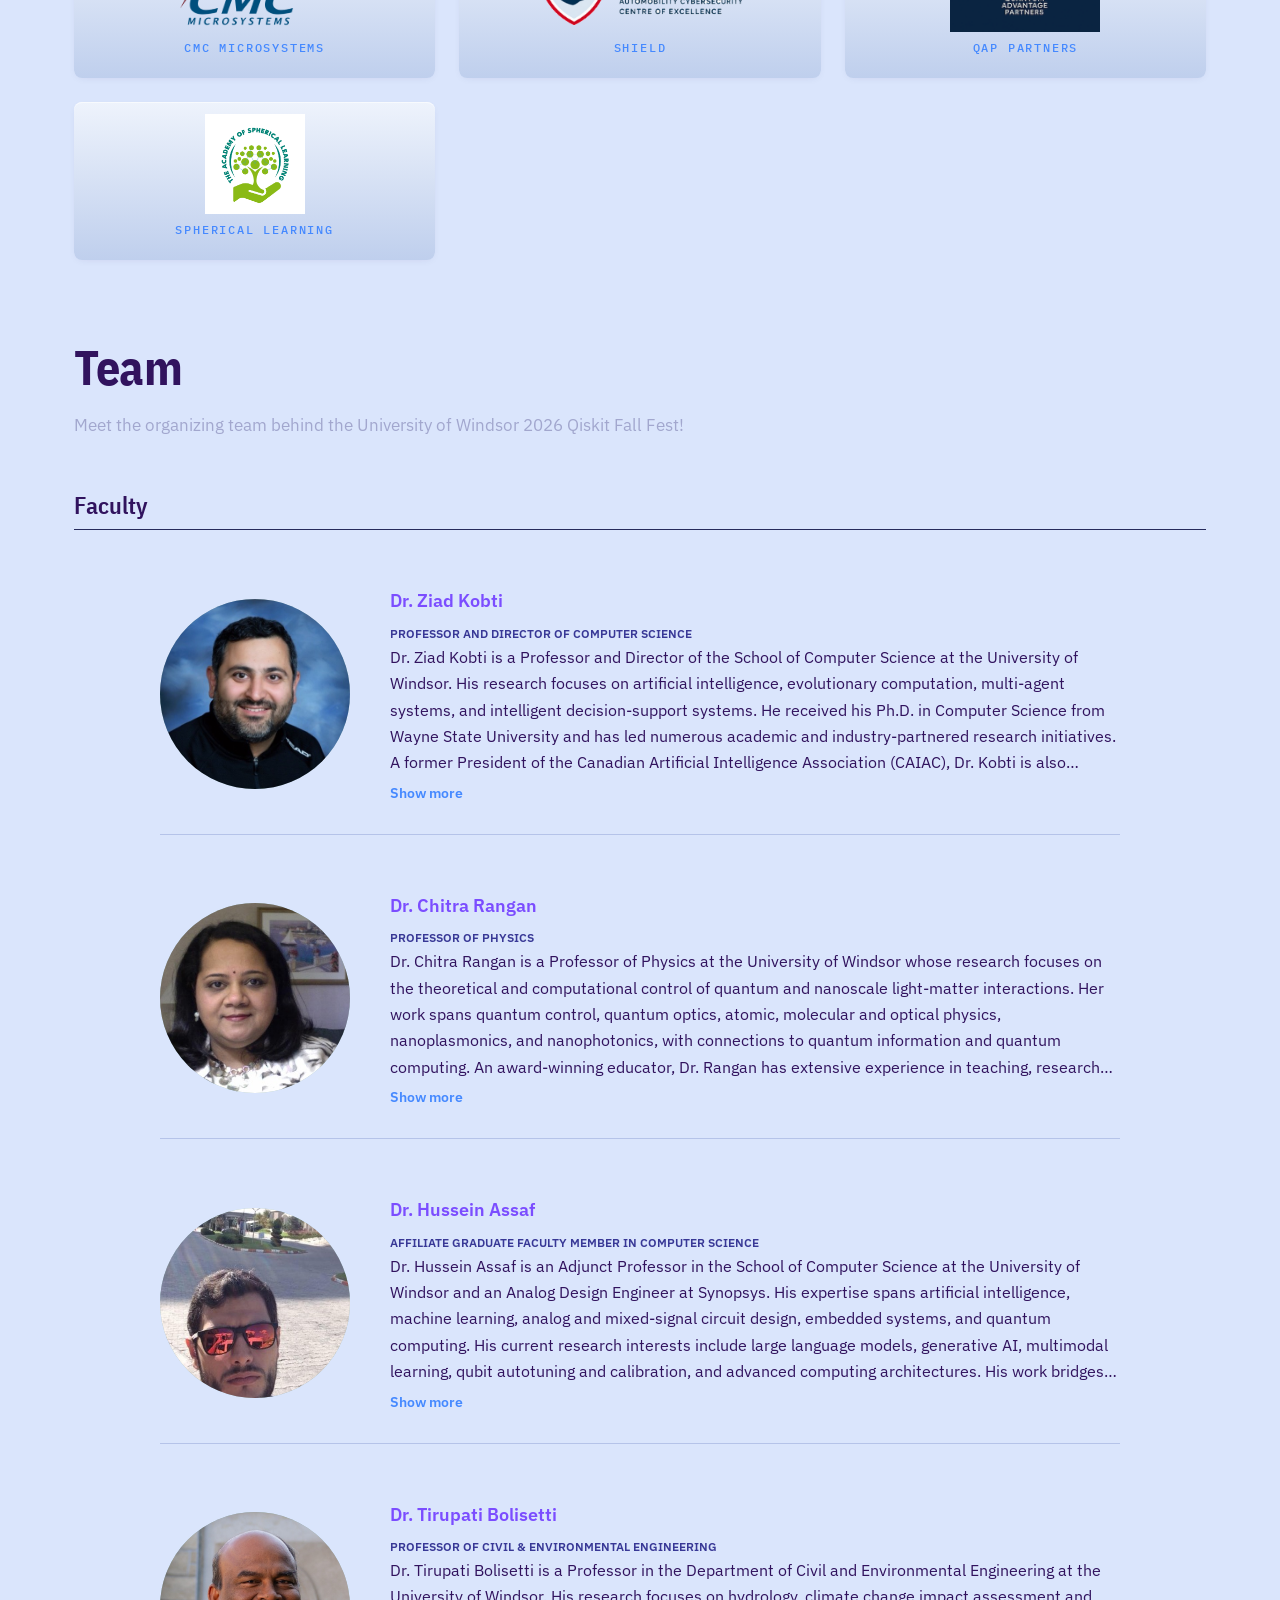
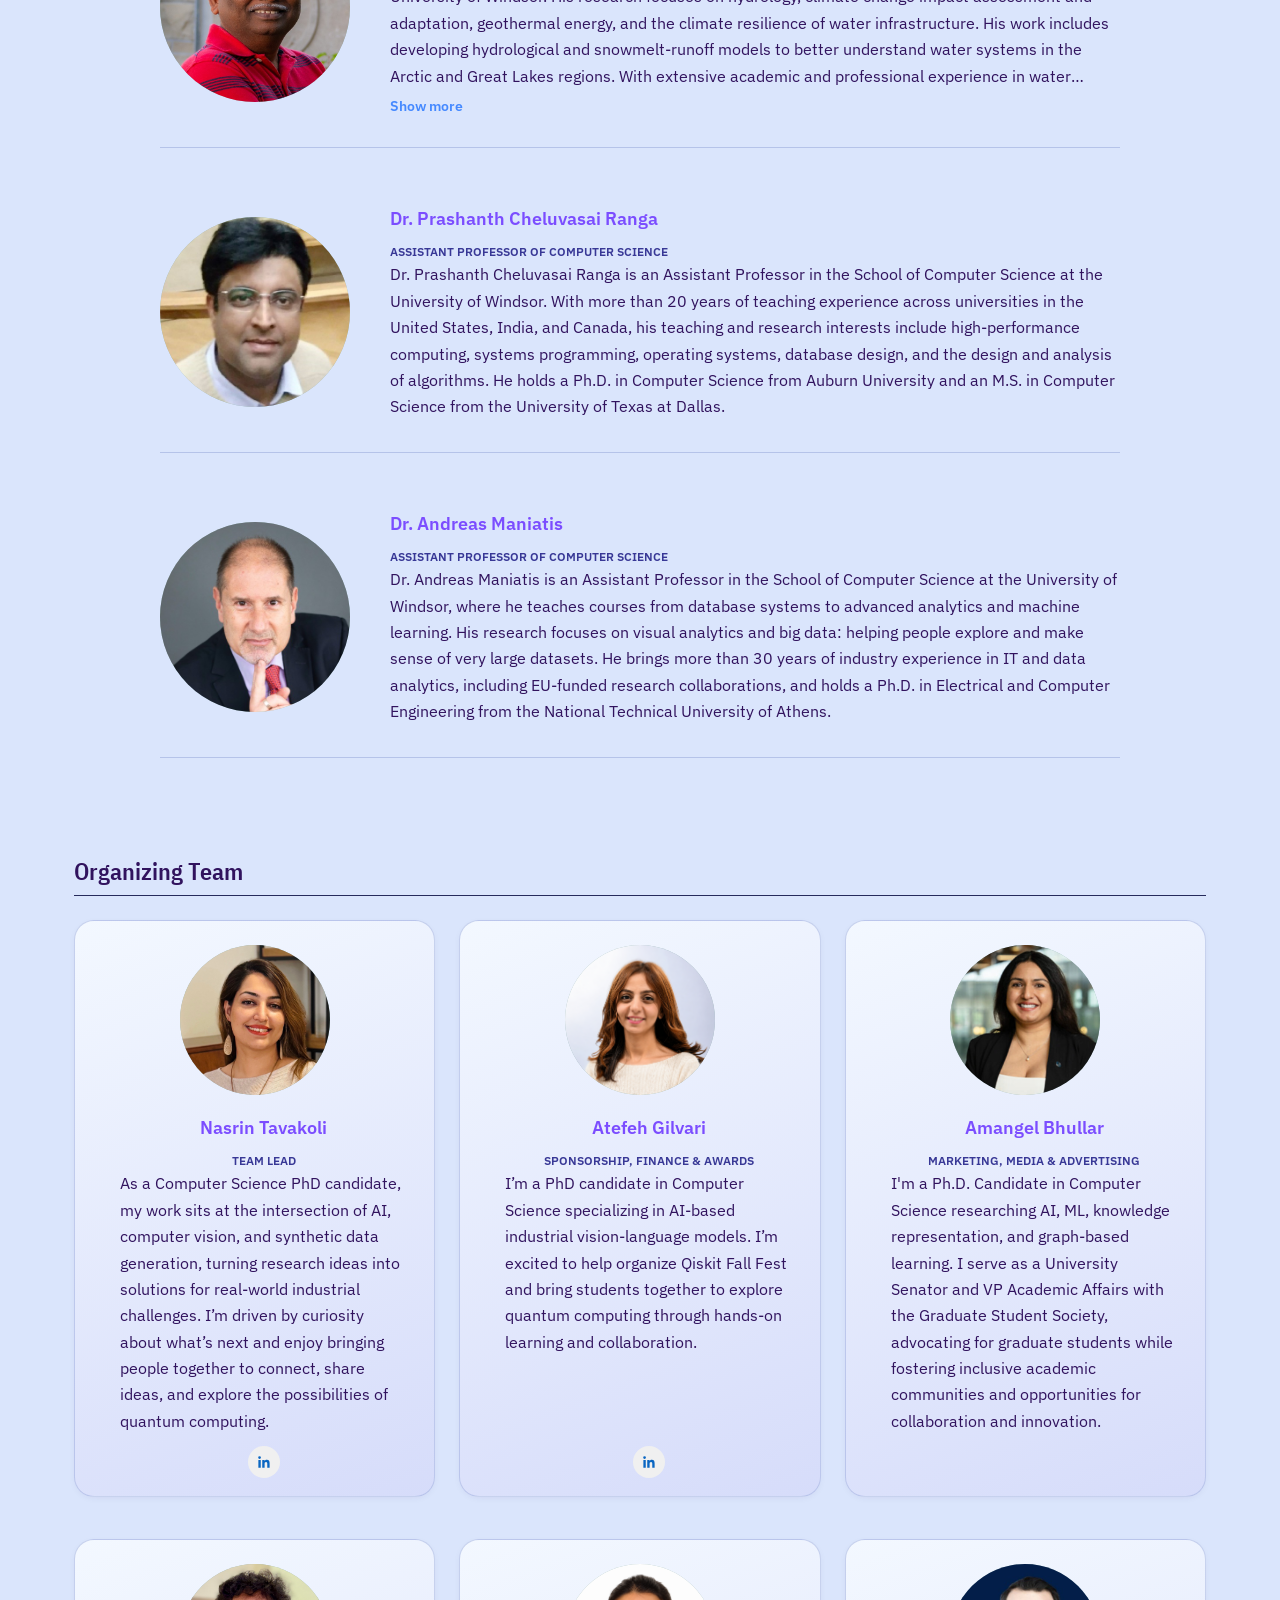
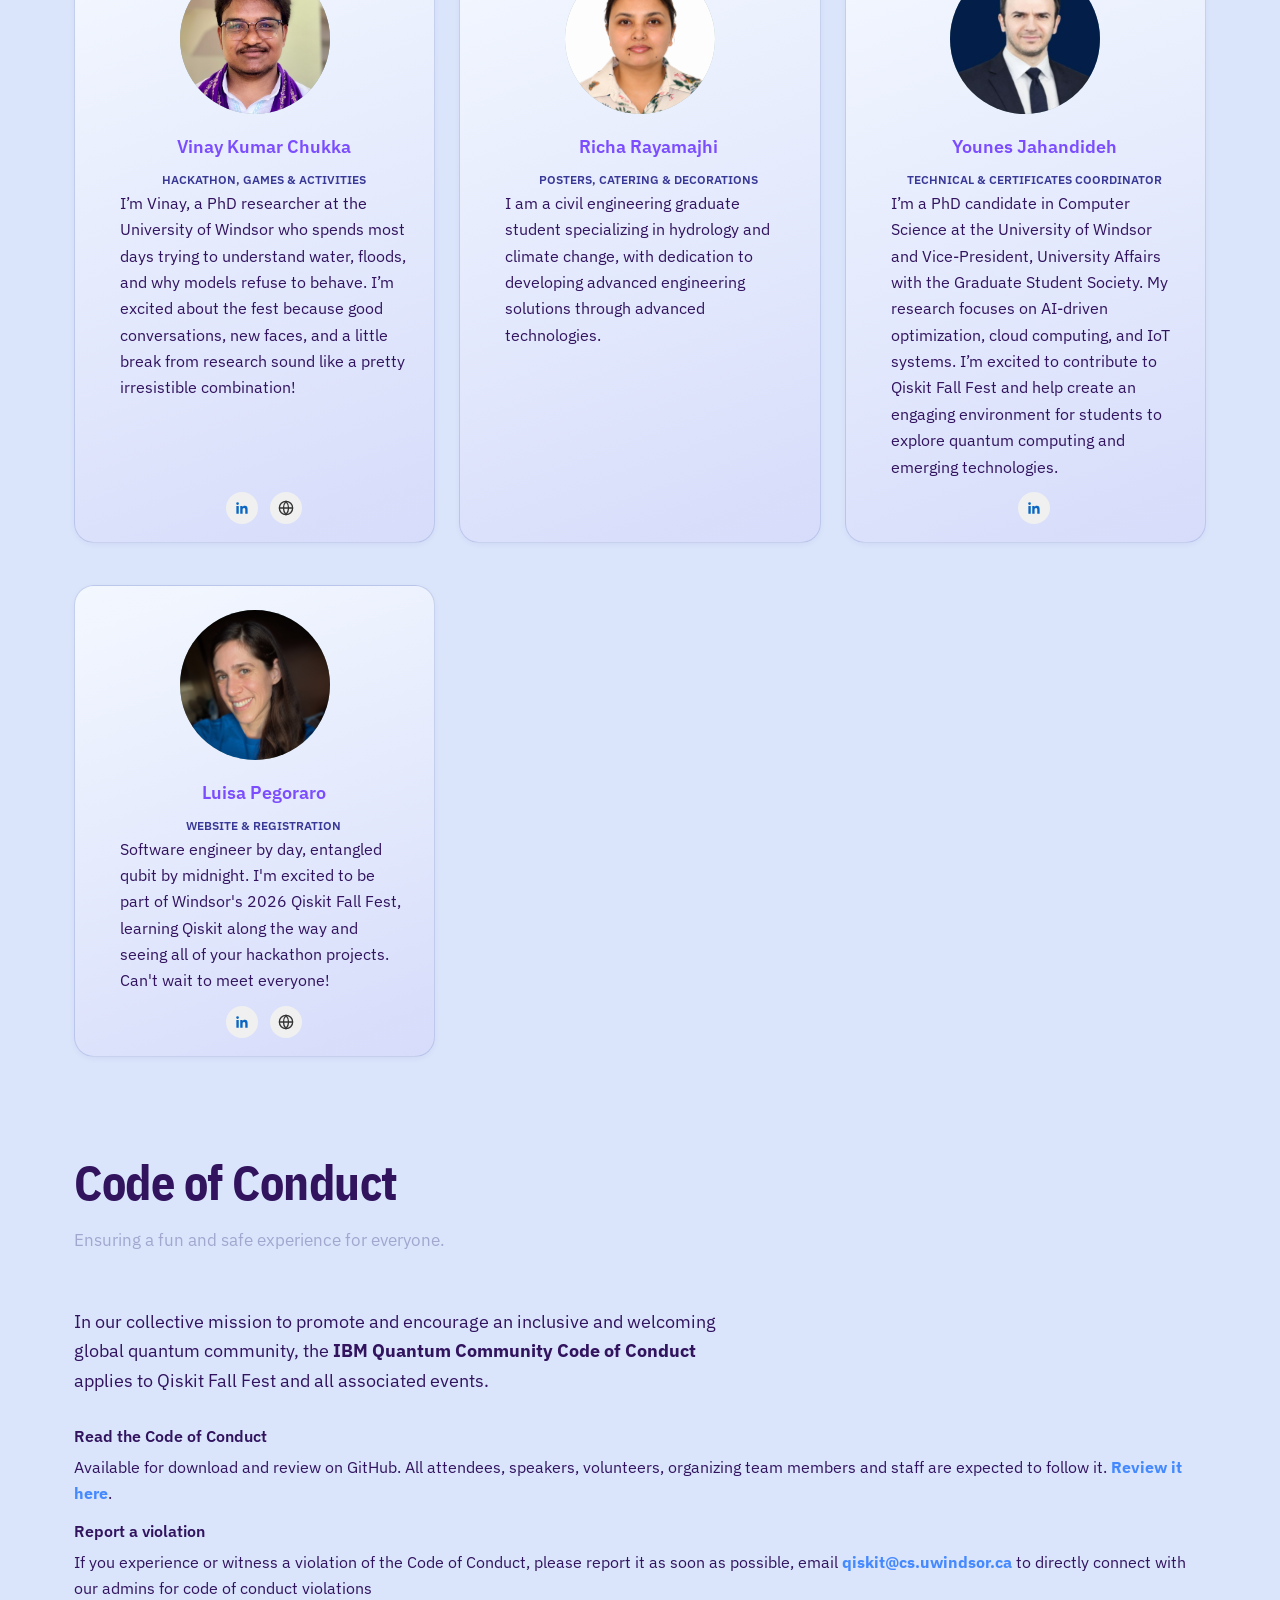
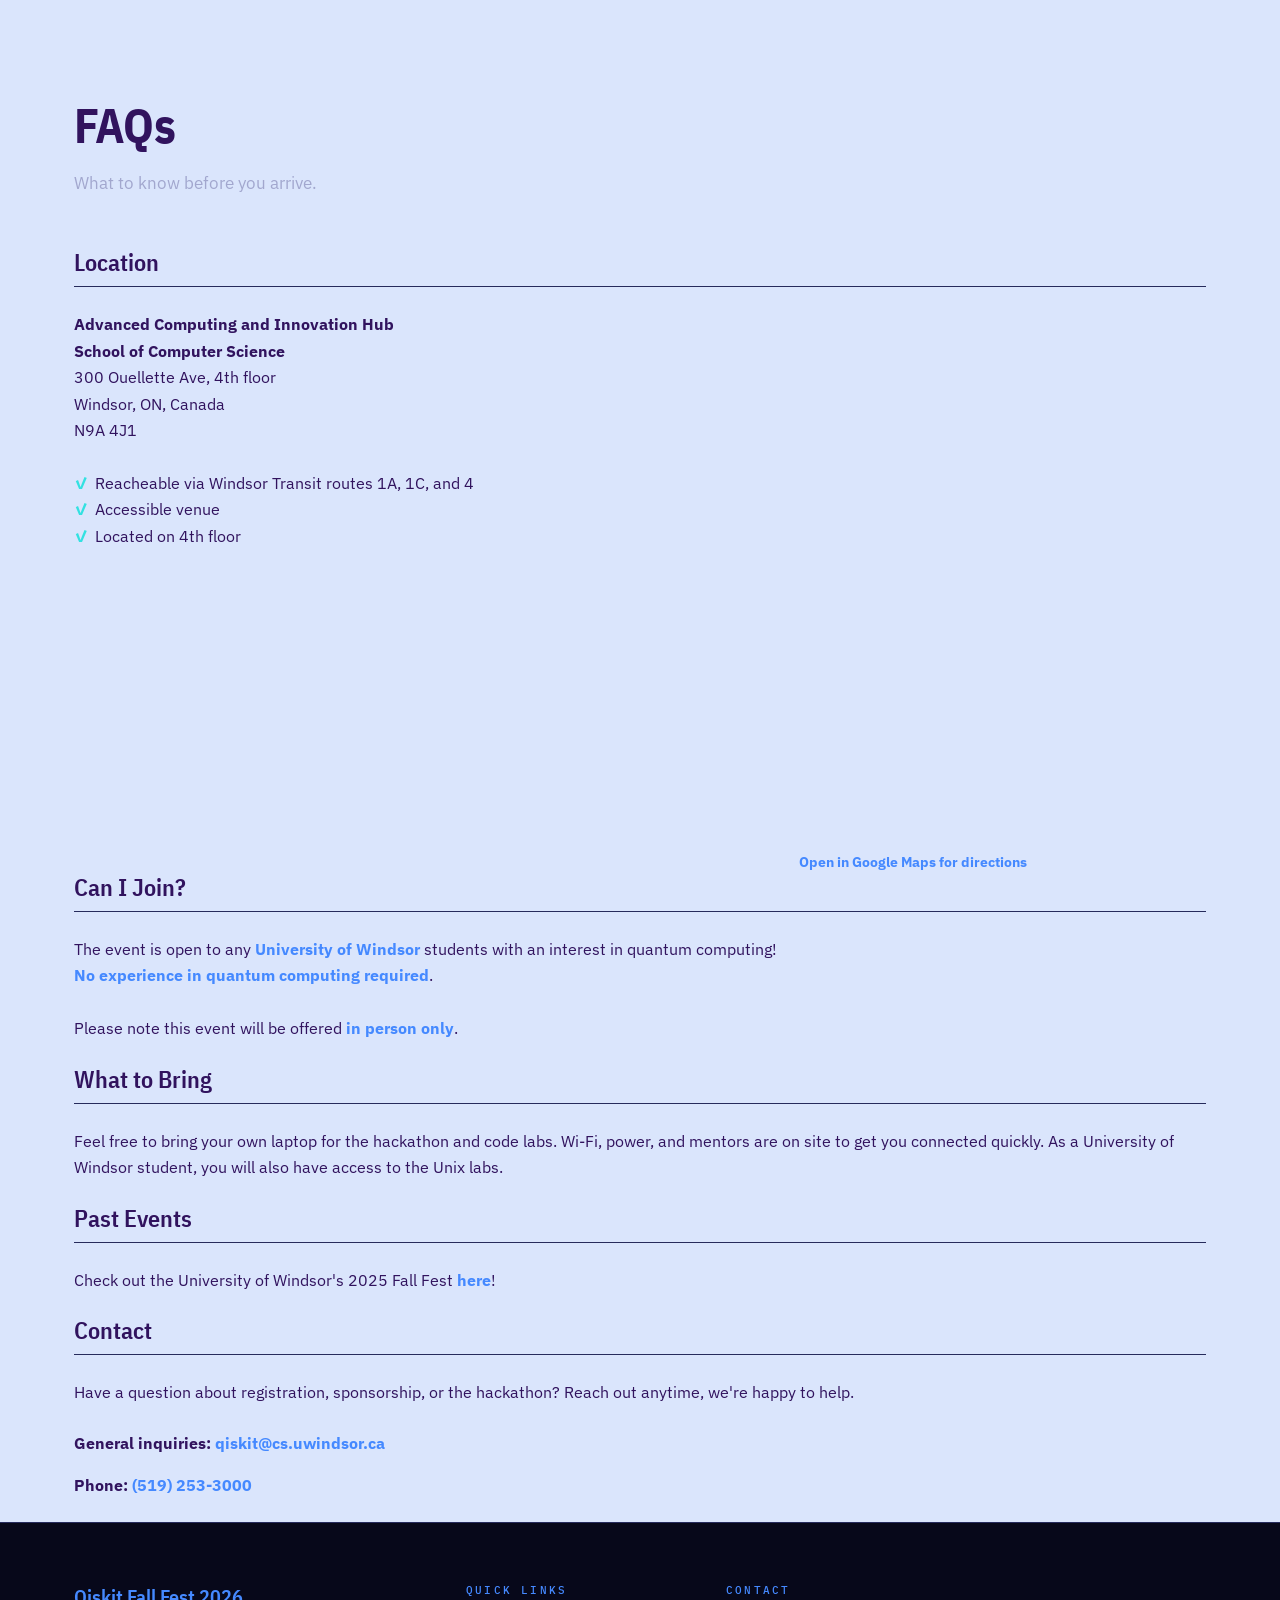
==== commit 080c6f21: "[isa] updated order schedule" ====
--- a/index.html
+++ b/index.html
@@ -599,12 +599,16 @@
             <li class="schedule-item">
               <div class="schedule-time">10:45 - 11:15 AM</div>
               <div class="schedule-details">
-                <div class="schedule-title">Quantum-Safe Cybersecurity</div>
+                <div class="schedule-title">
+                  From Paper to Circuit to Commercialization: Stress-Testing
+                  Quantum Ideas
+                </div>
                 <div class="schedule-meta schedule-speaker">
-                  <a href="#speaker-mitra">Dr. Mitra Mirhassani</a>
-                </div>
-              </div>
-            </li>
+                  <a href="#speaker-mehdi">Mehdi Bozzo-Rey · QAP Partners</a>
+                </div>
+              </div>
+            </li>
+
             <li class="schedule-item is-break">
               <div class="schedule-time">11:15 - 11:30 AM</div>
               <div class="schedule-details">
@@ -614,15 +618,13 @@
             <li class="schedule-item">
               <div class="schedule-time">11:30 AM - 12:00 PM</div>
               <div class="schedule-details">
-                <div class="schedule-title">
-                  From Paper to Circuit to Commercialization: Stress-Testing
-                  Quantum Ideas
-                </div>
+                <div class="schedule-title">Quantum-Safe Cybersecurity</div>
                 <div class="schedule-meta schedule-speaker">
-                  <a href="#speaker-mehdi">Mehdi Bozzo-Rey · QAP Partners</a>
-                </div>
-              </div>
-            </li>
+                  <a href="#speaker-mitra">Dr. Mitra Mirhassani</a>
+                </div>
+              </div>
+            </li>
+
             <li class="schedule-item">
               <div class="schedule-time">12:00 - 12:30 PM</div>
               <div class="schedule-details">
--- a/style.css
+++ b/style.css
@@ -2069,8 +2069,21 @@
 .carousel {
   position: relative;
   margin: 28px auto 40px;
-  max-width: min(900px, 92vh);
-}
+  /* max-width: 420px; */
+  max-width: 560px;
+}
+
+.about-img img {
+  width: 60%;
+  margin-left: 20%;
+}
+@media (max-width: 600px) {
+  .about-img img {
+    width: 100%;
+    margin-left: 0;
+  }
+}
+
 .carousel-track {
   display: flex;
   overflow-x: auto;
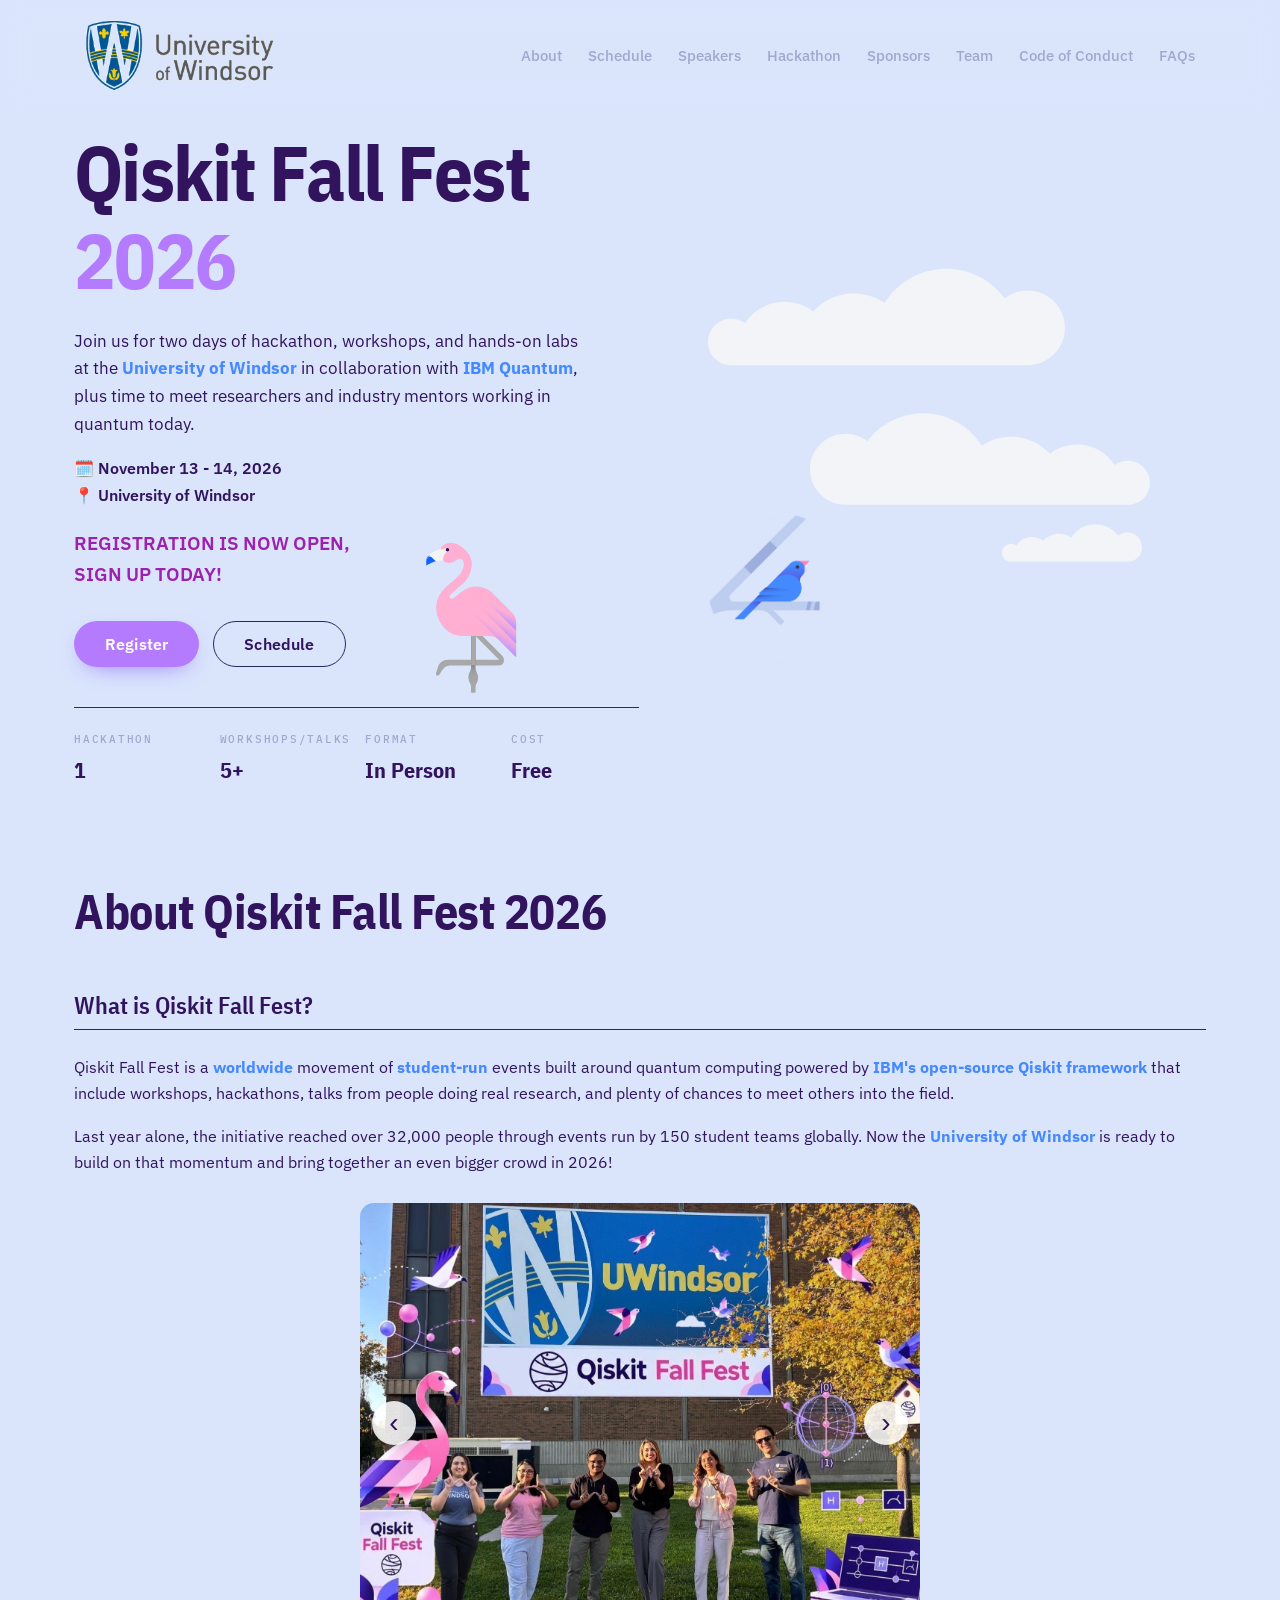
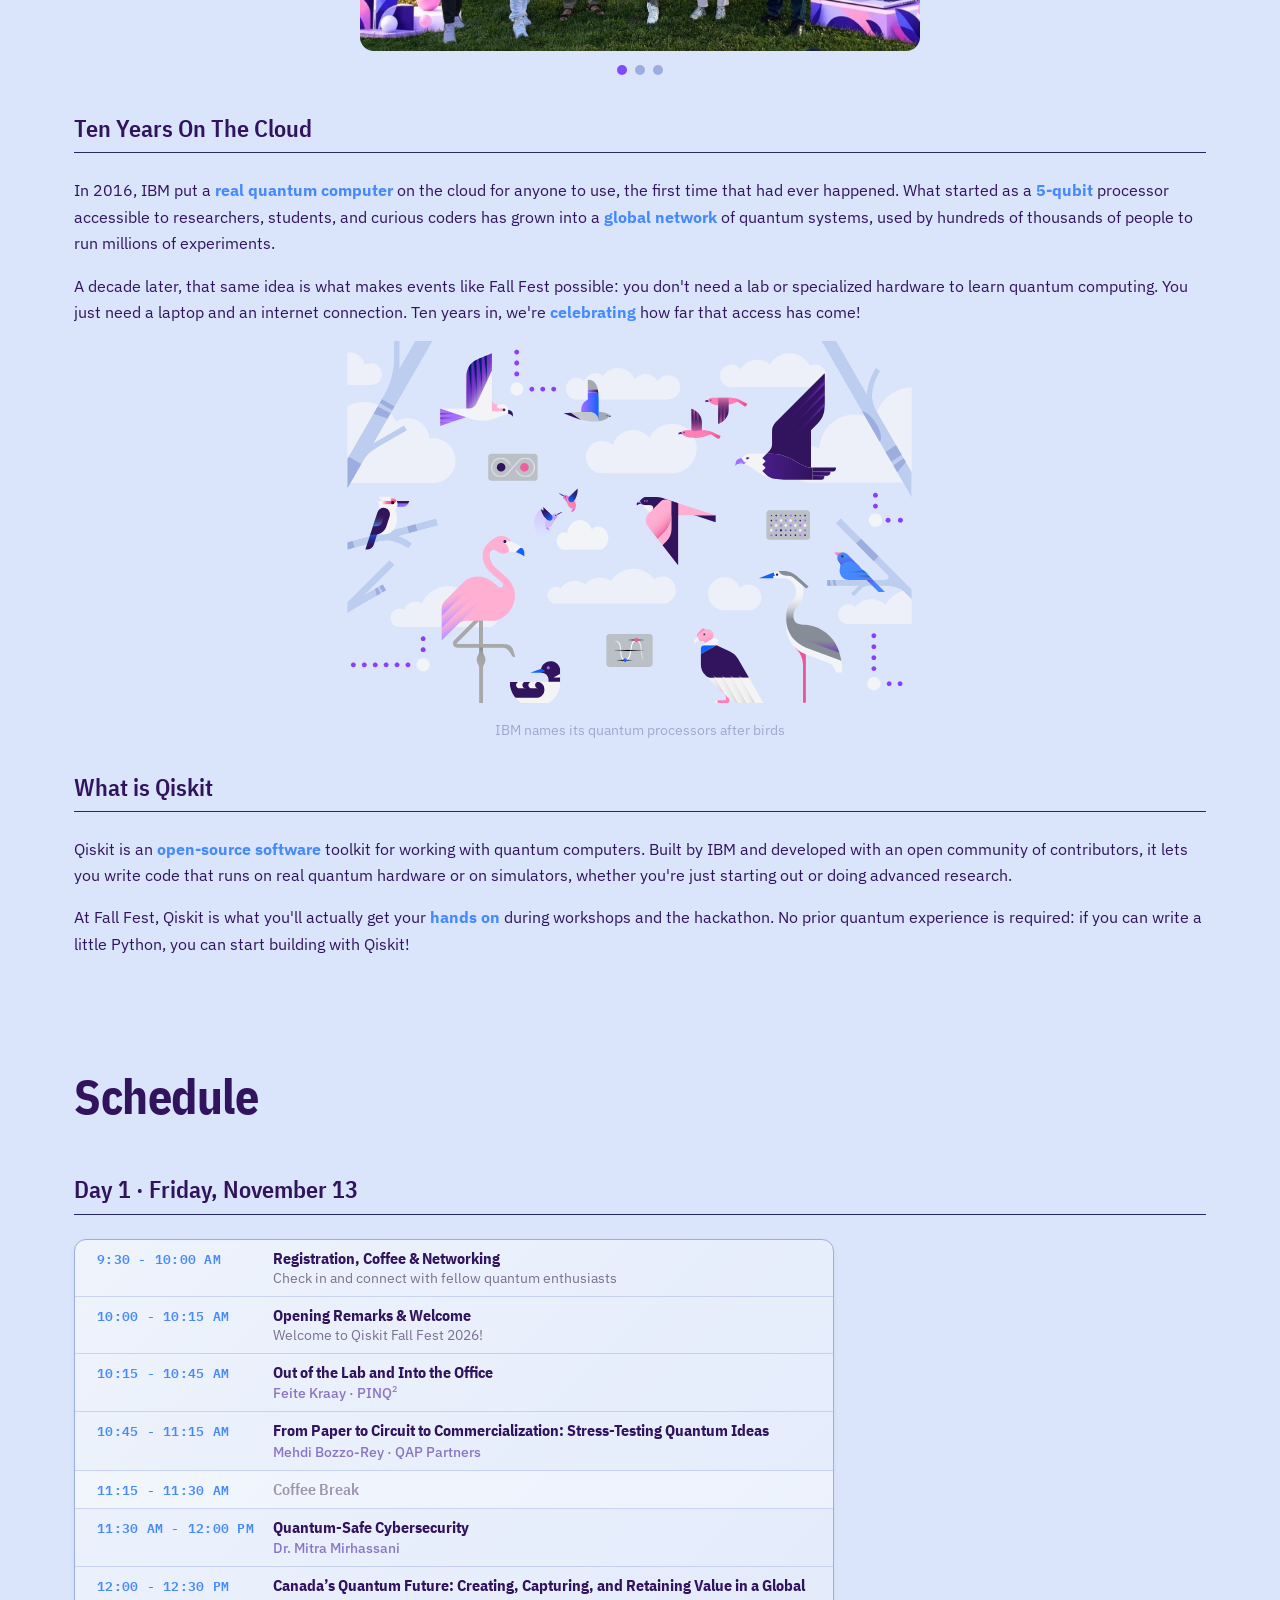
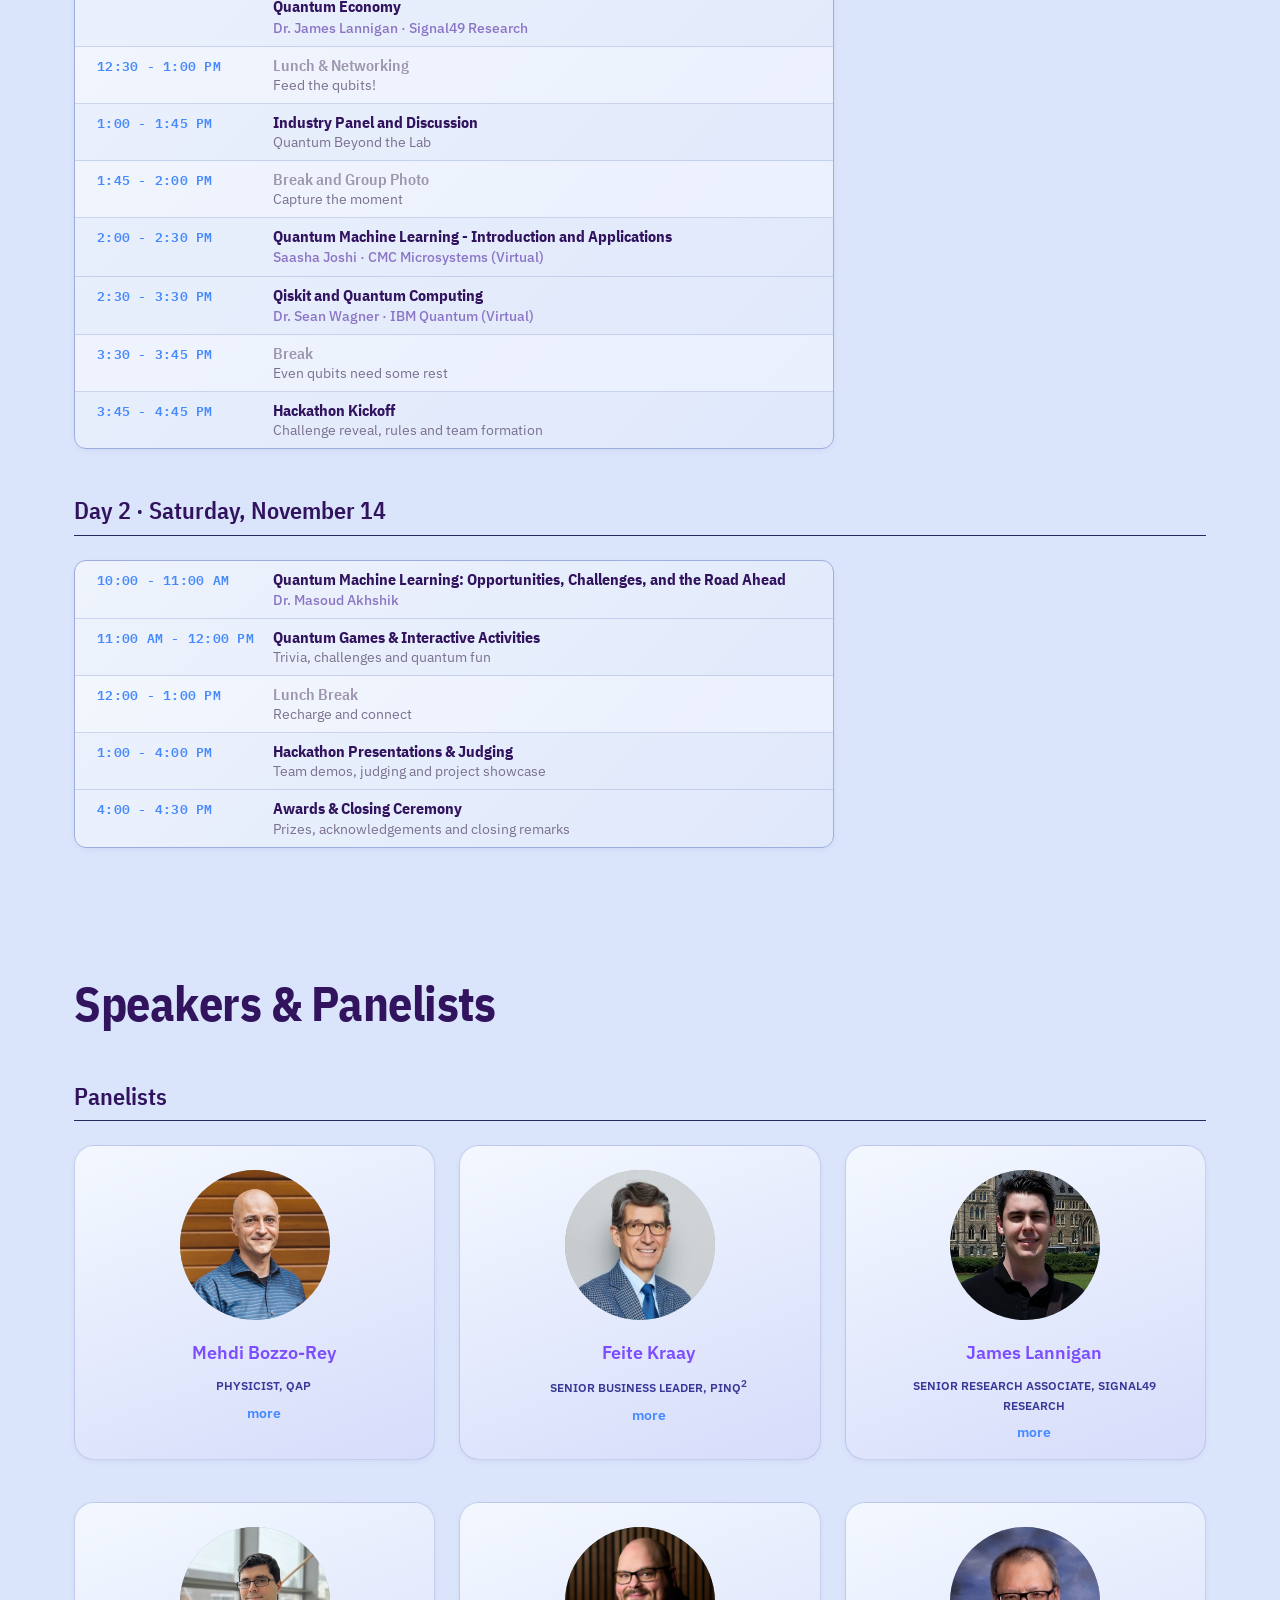
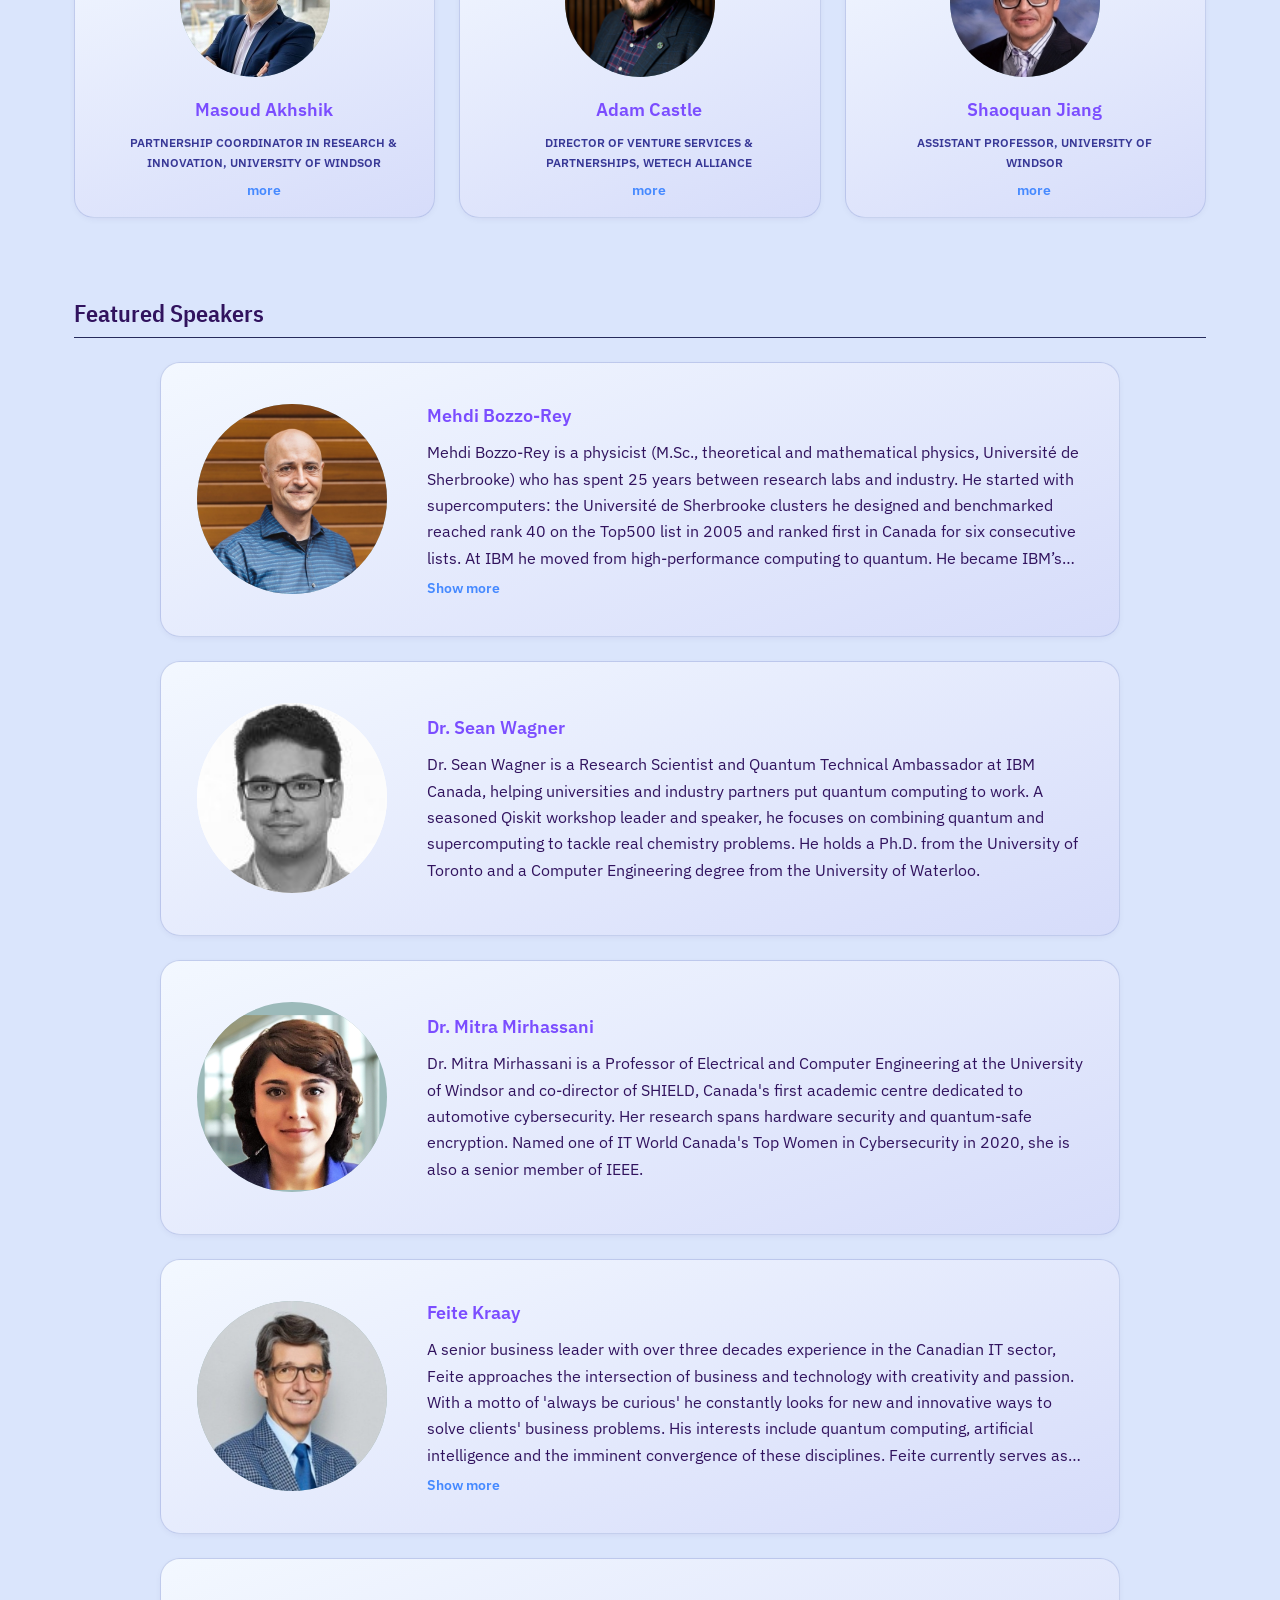
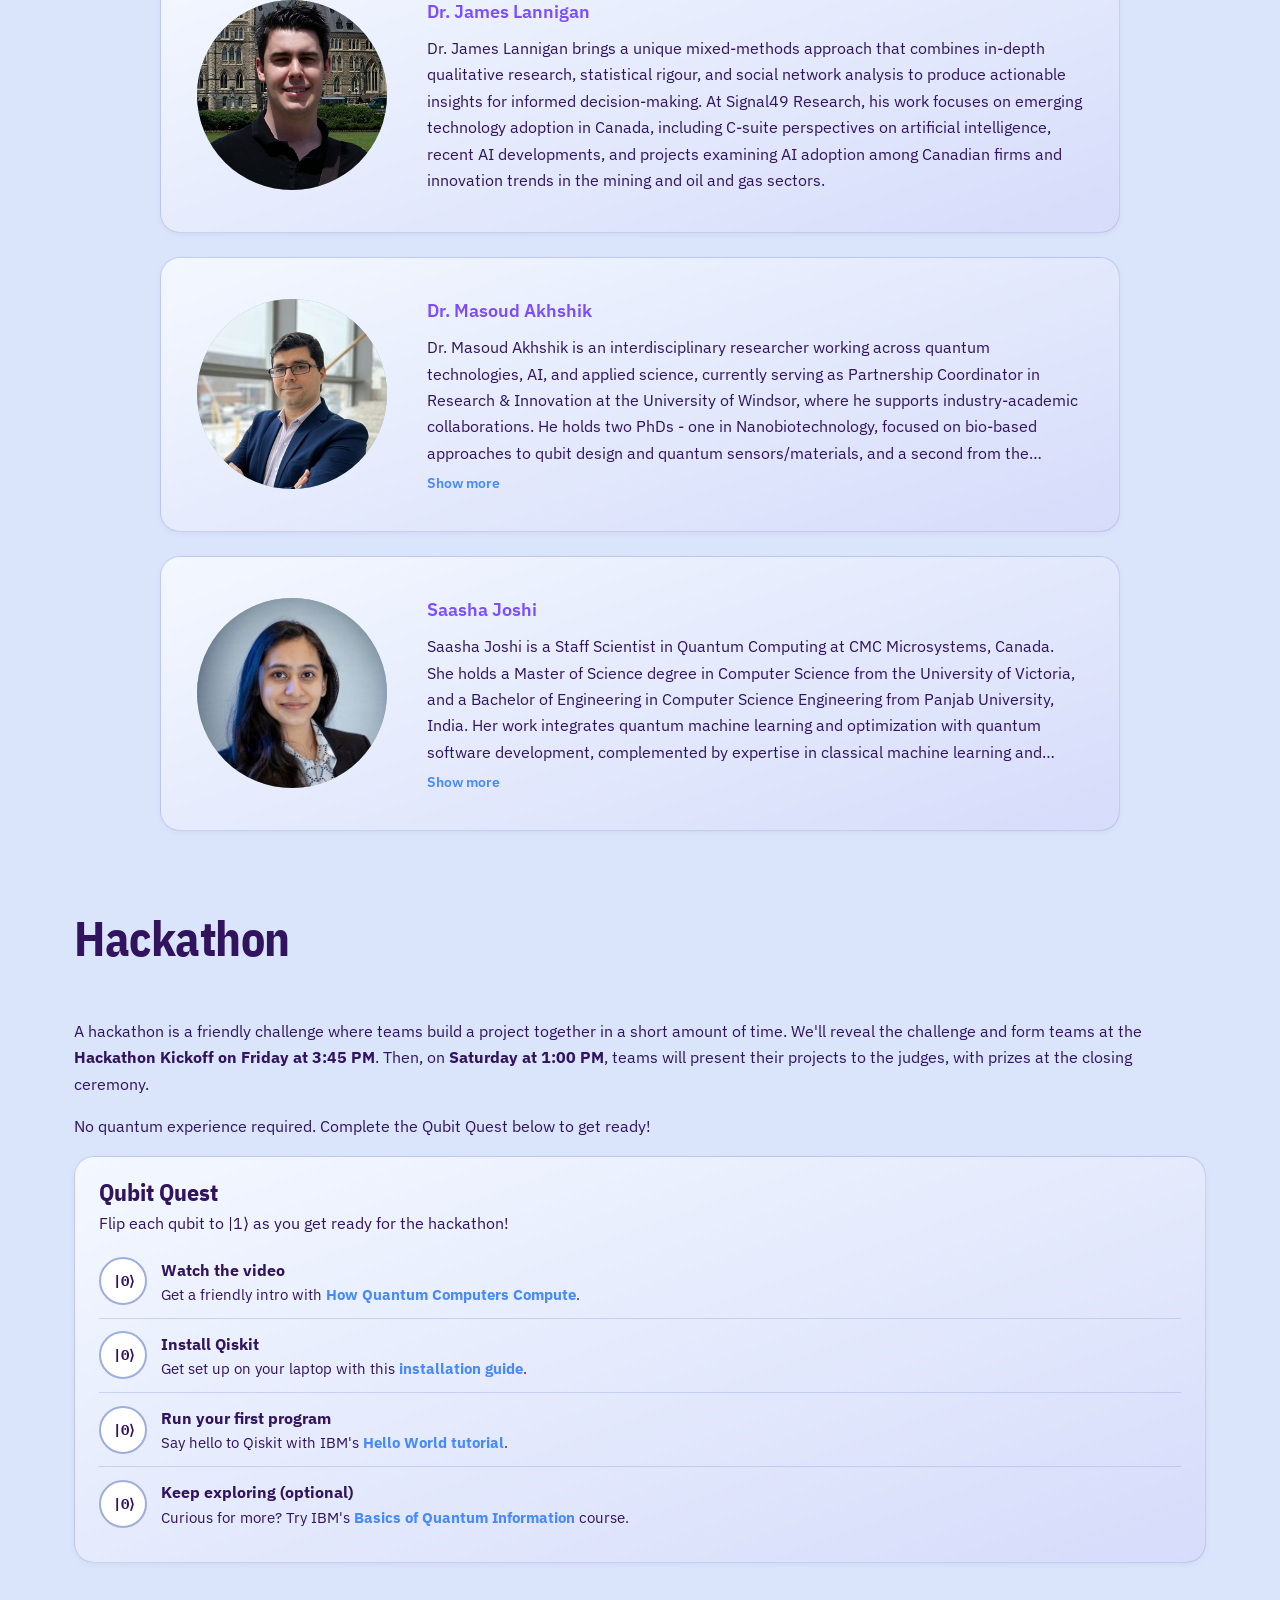
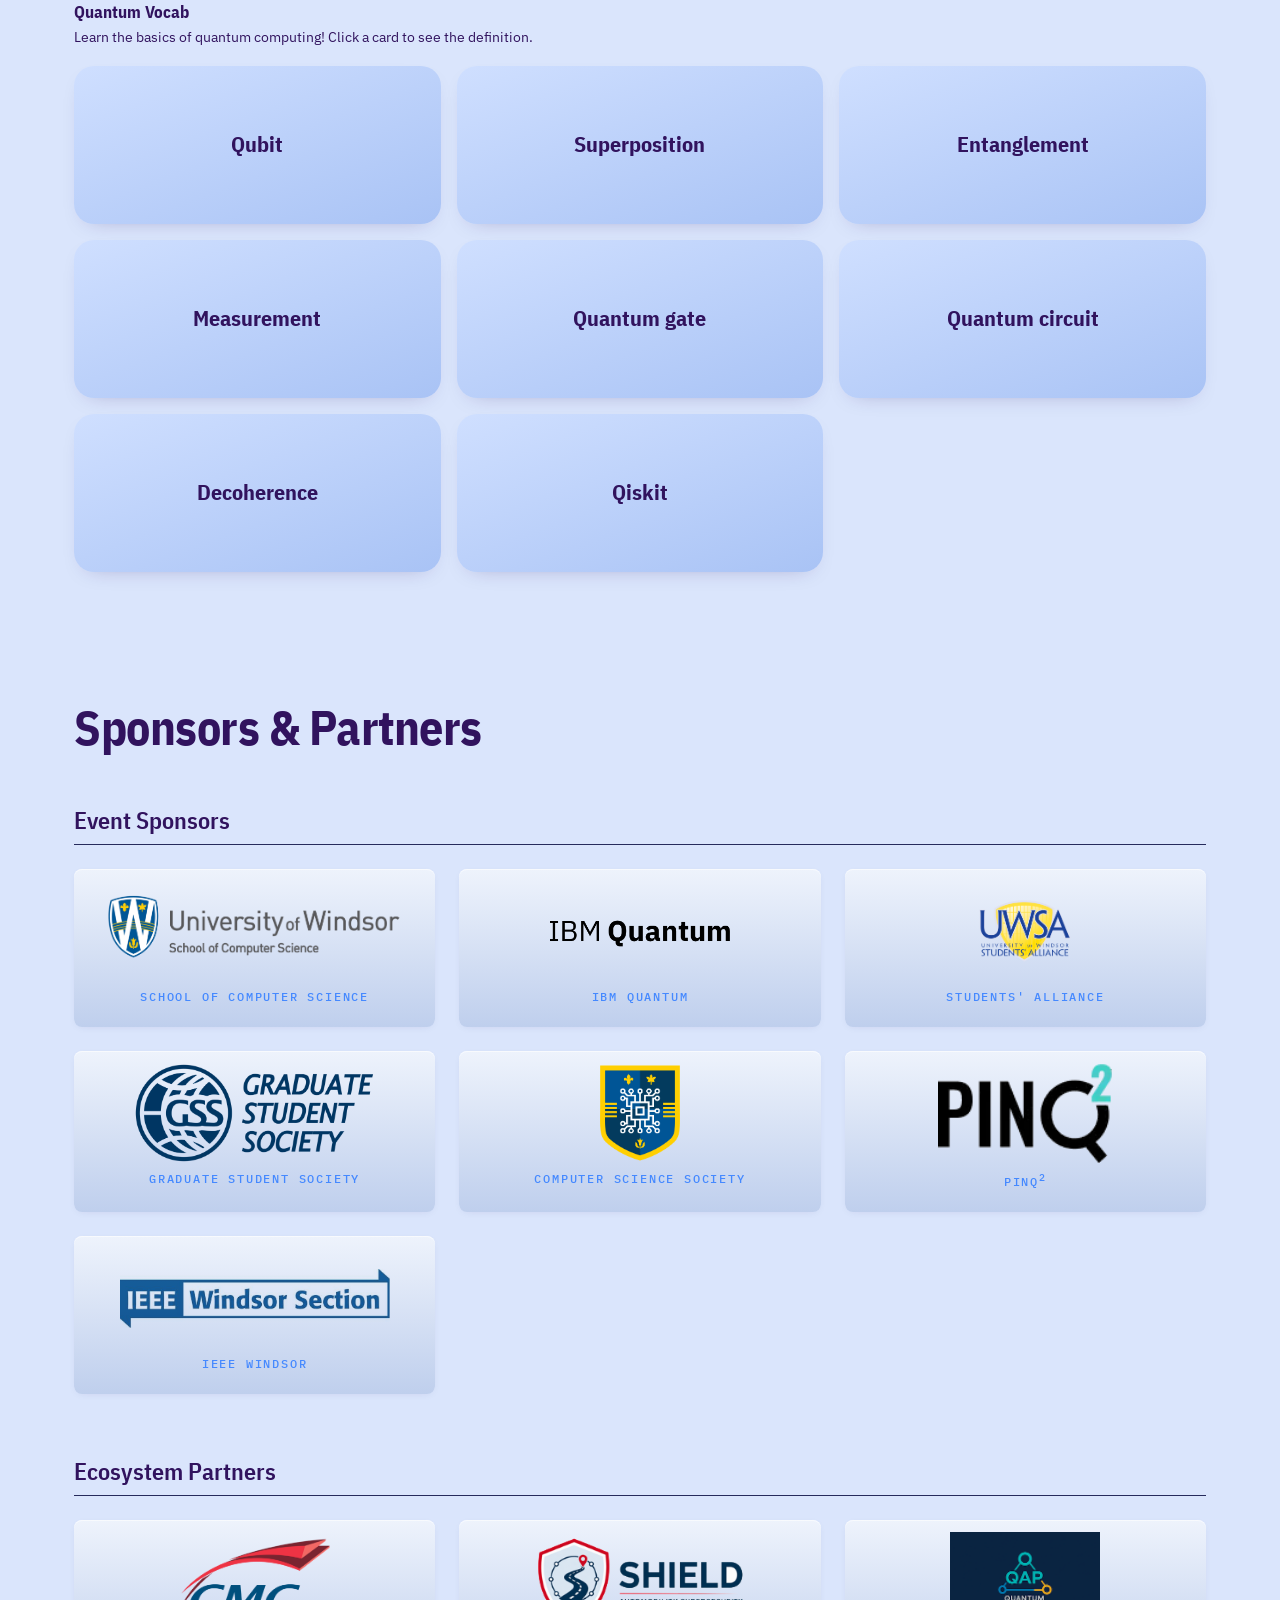
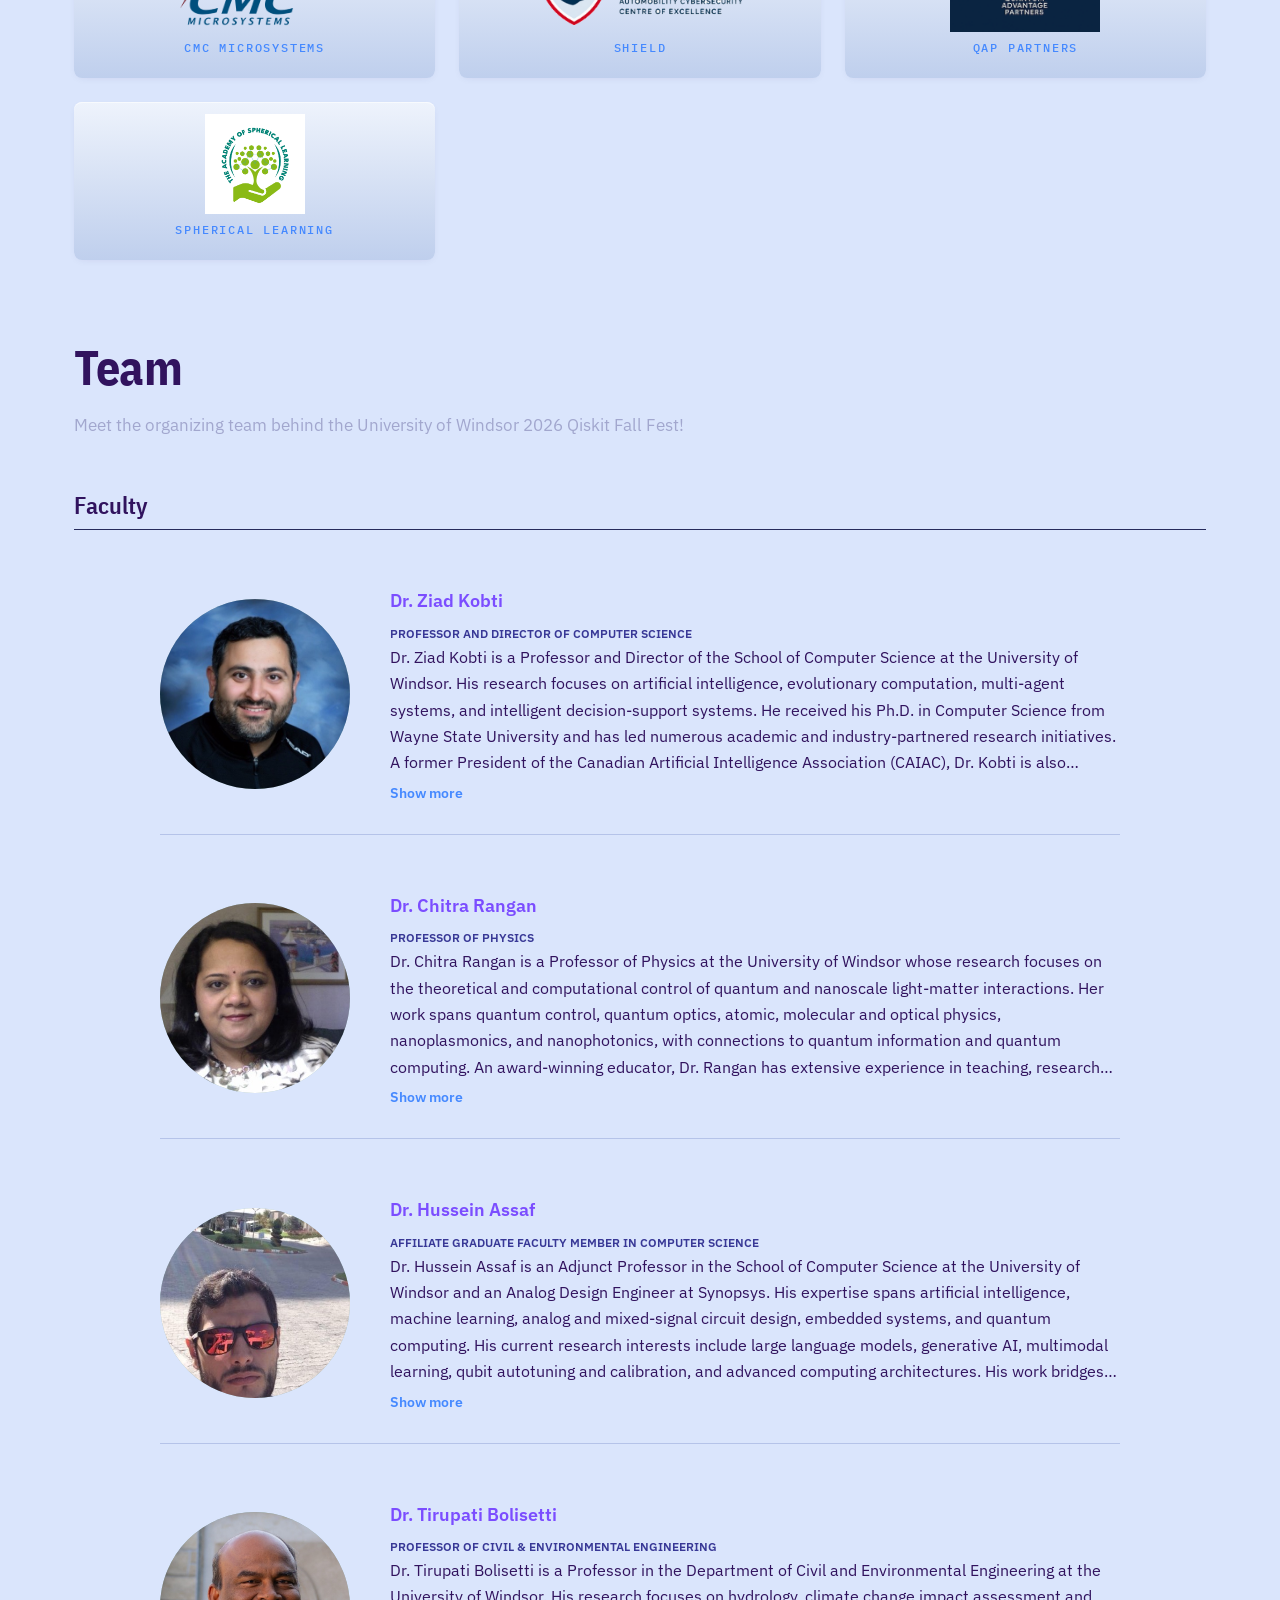
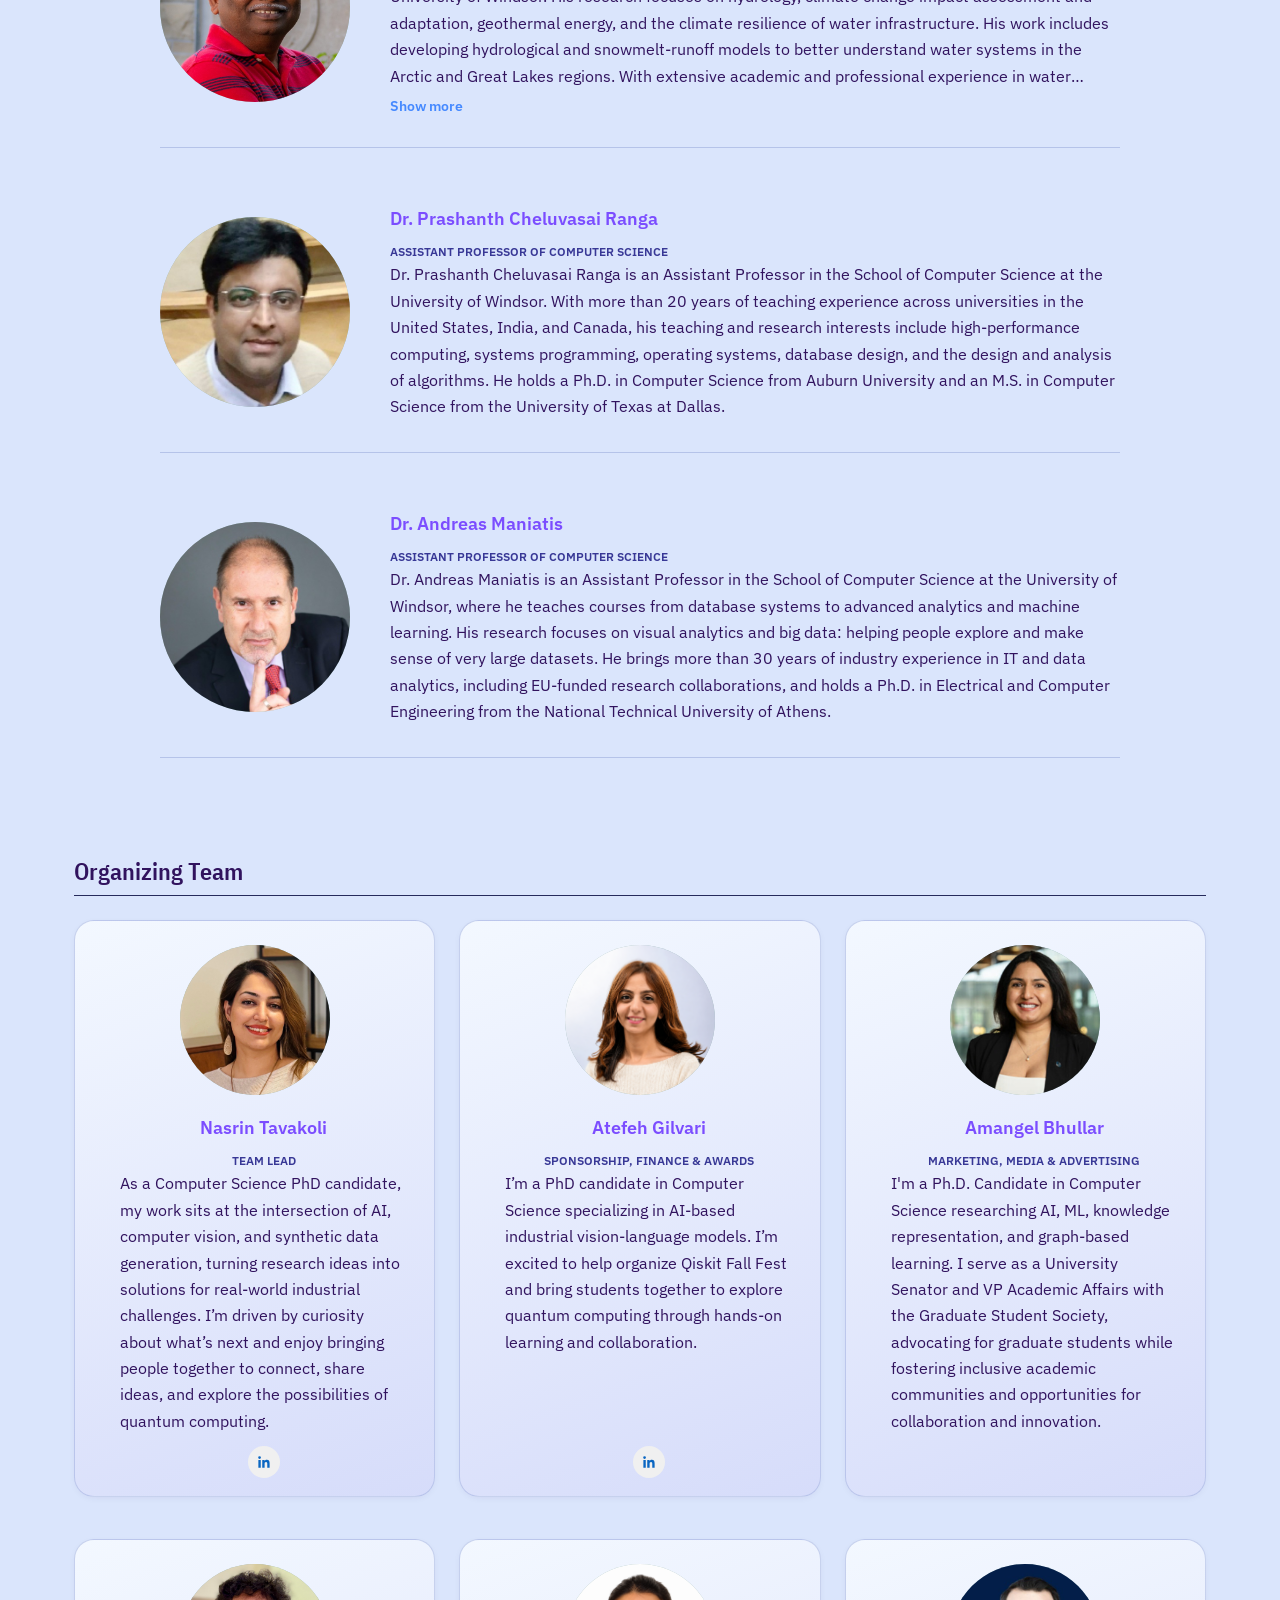
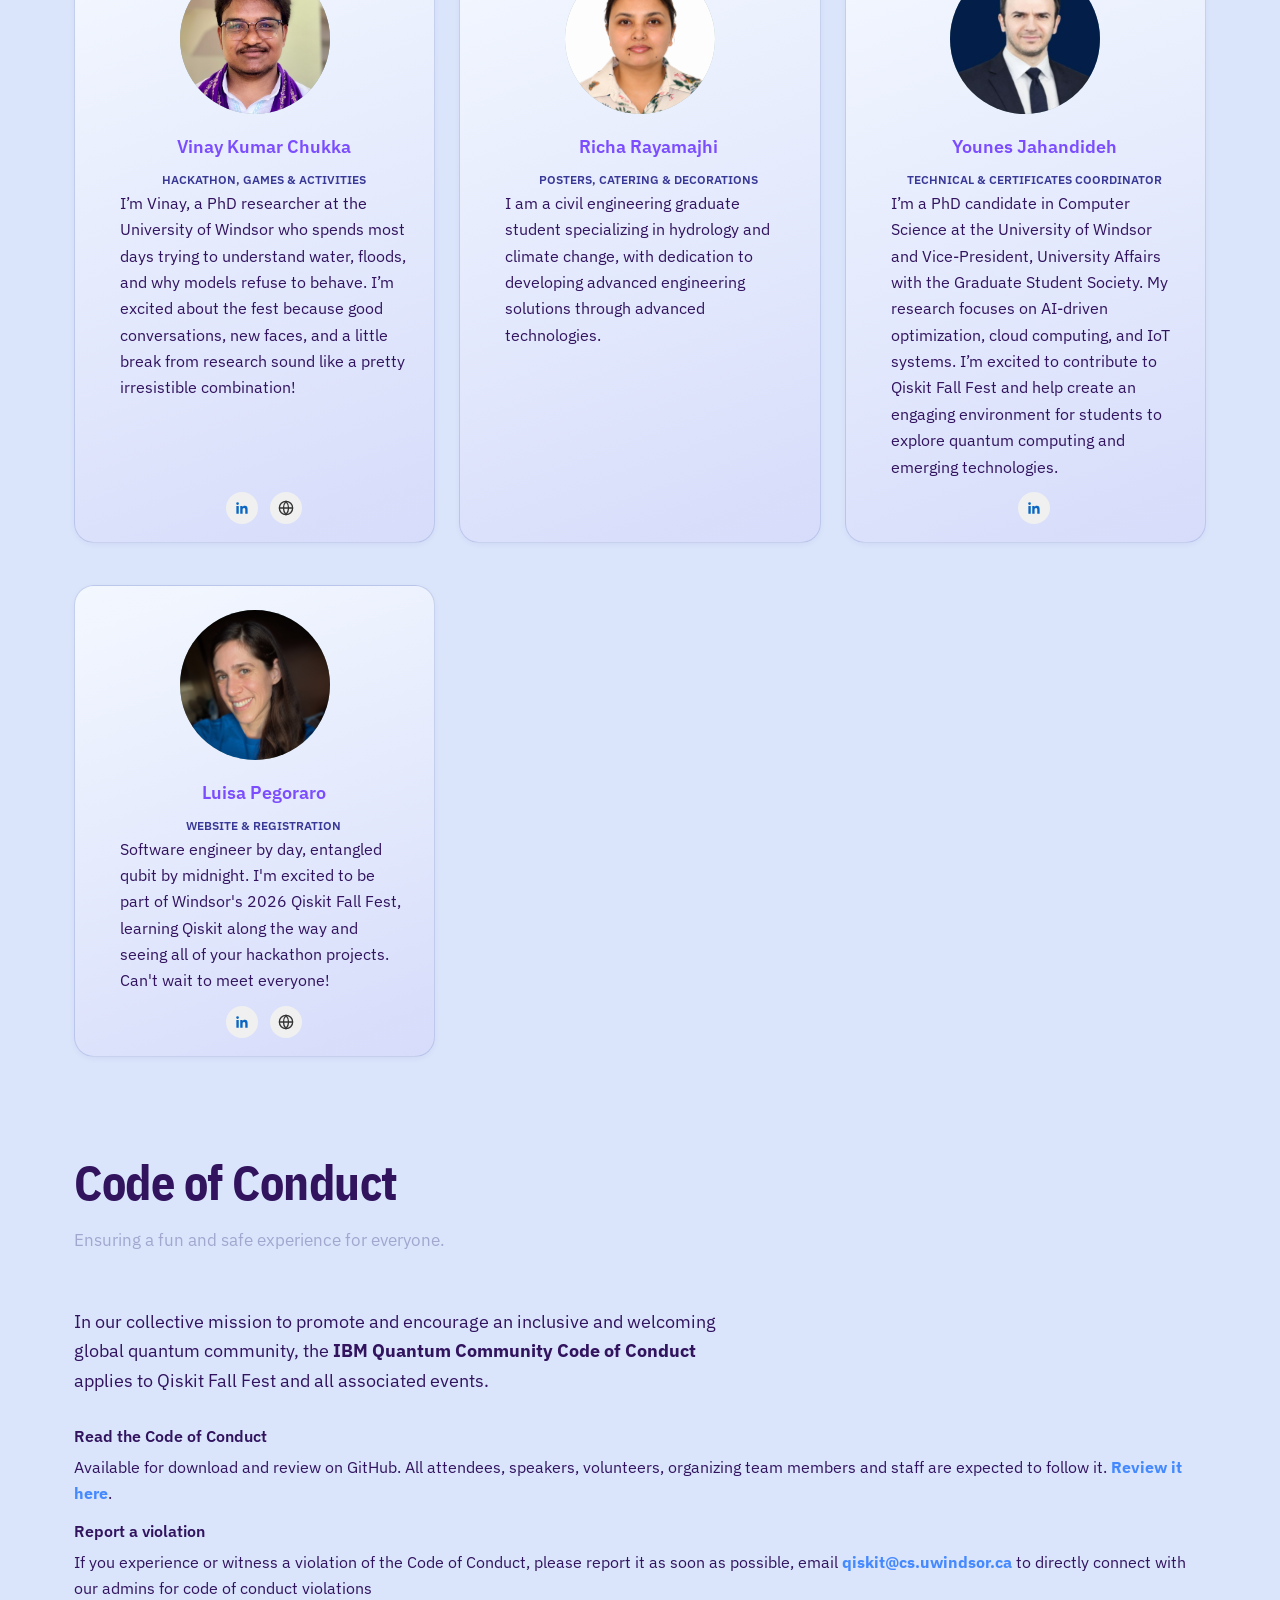
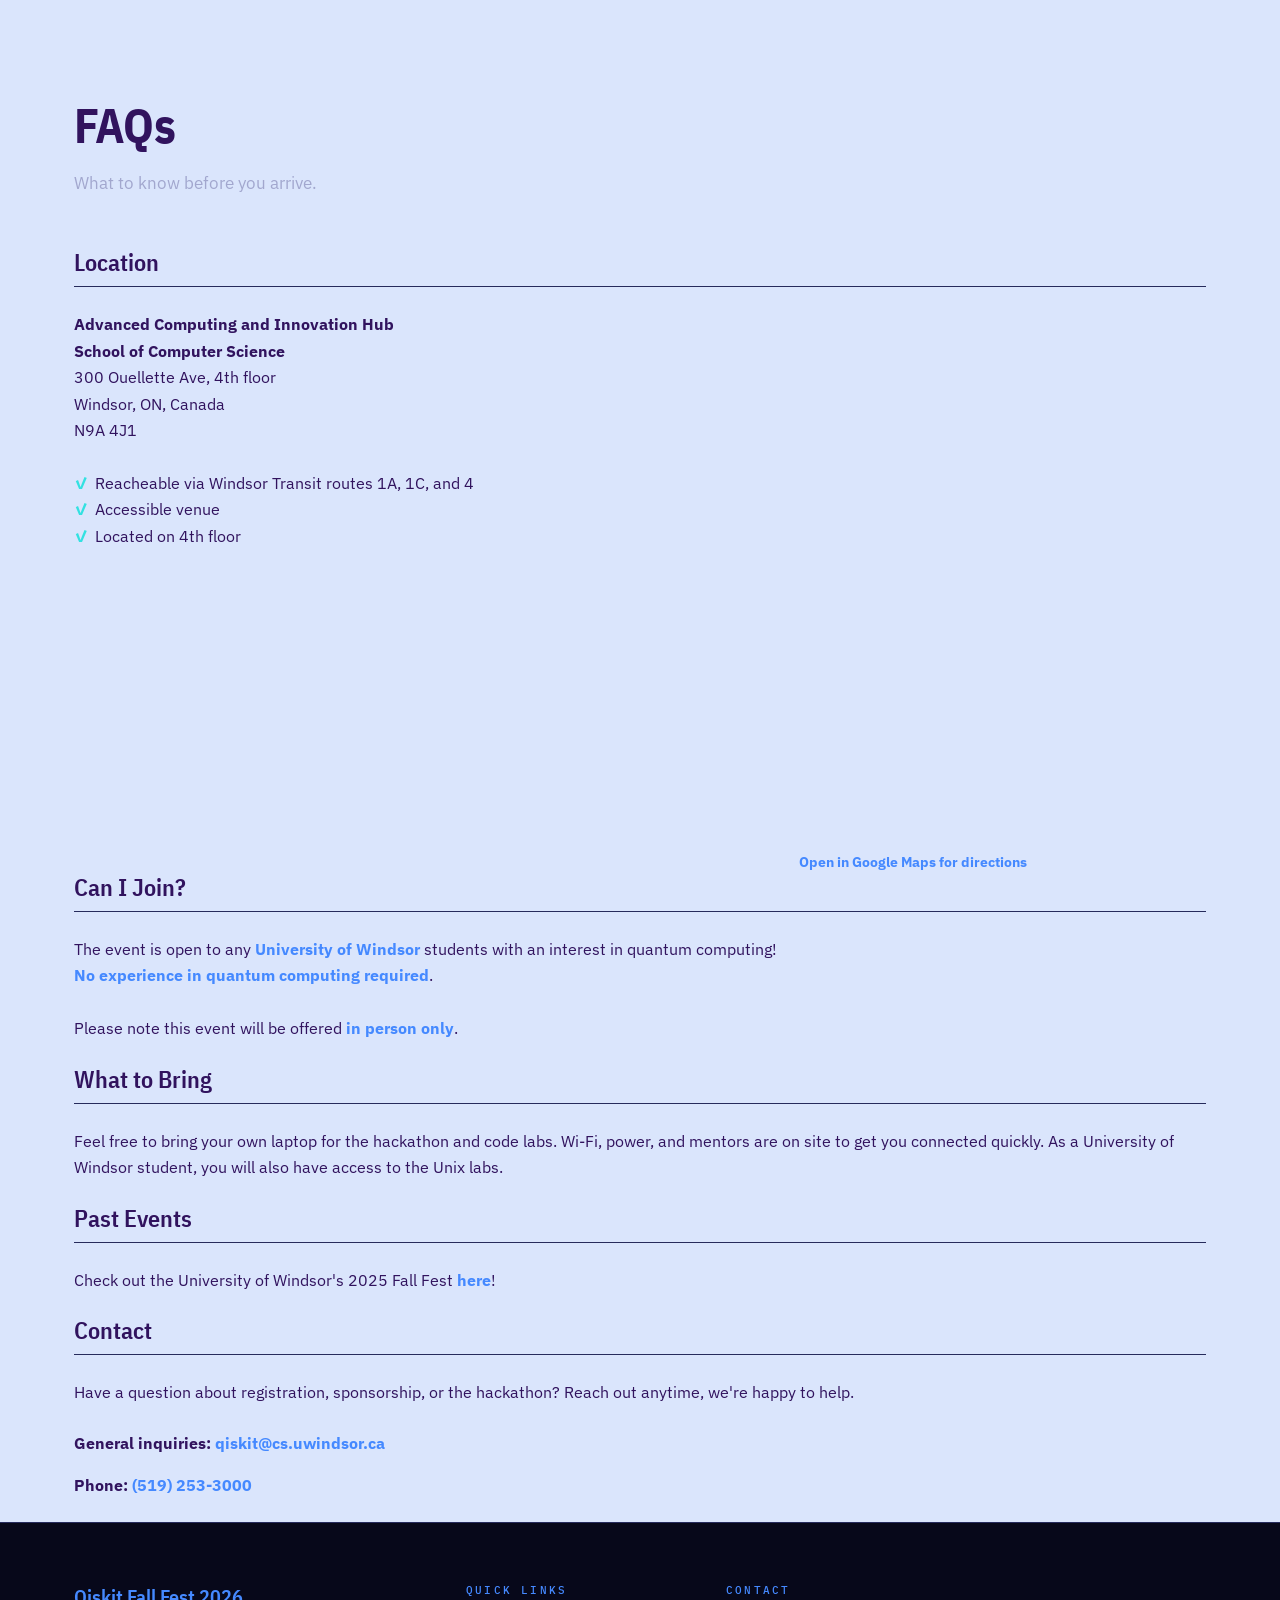
==== commit 2b83a8ce: "[isa] removed dr title" ====
--- a/index.html
+++ b/index.html
@@ -794,7 +794,7 @@
                 <img src="assets/team/james.png" alt="" />
               </div>
               <div class="team-member-text">
-                <div class="team-member-name">Dr. James Lannigan</div>
+                <div class="team-member-name">James Lannigan</div>
                 <div class="team-member-position">
                   Senior Research Associate, Signal49 Research
                 </div>
@@ -806,7 +806,7 @@
                 <img src="assets/team/dr_masoud.jpeg" alt="" />
               </div>
               <div class="team-member-text">
-                <div class="team-member-name">Dr. Masoud Akhshik</div>
+                <div class="team-member-name">Masoud Akhshik</div>
                 <div class="team-member-position">
                   Partnership Coordinator in Research & Innovation, University
                   of Windsor
@@ -860,7 +860,7 @@
                 <img src="assets/team/jiang.jpg" alt="" />
               </div>
               <div class="team-member-text">
-                <div class="team-member-name">Dr. Shaoquan Jiang</div>
+                <div class="team-member-name">Shaoquan Jiang</div>
                 <div class="team-member-position">
                   Assistant Professor, University of Windsor
                 </div>
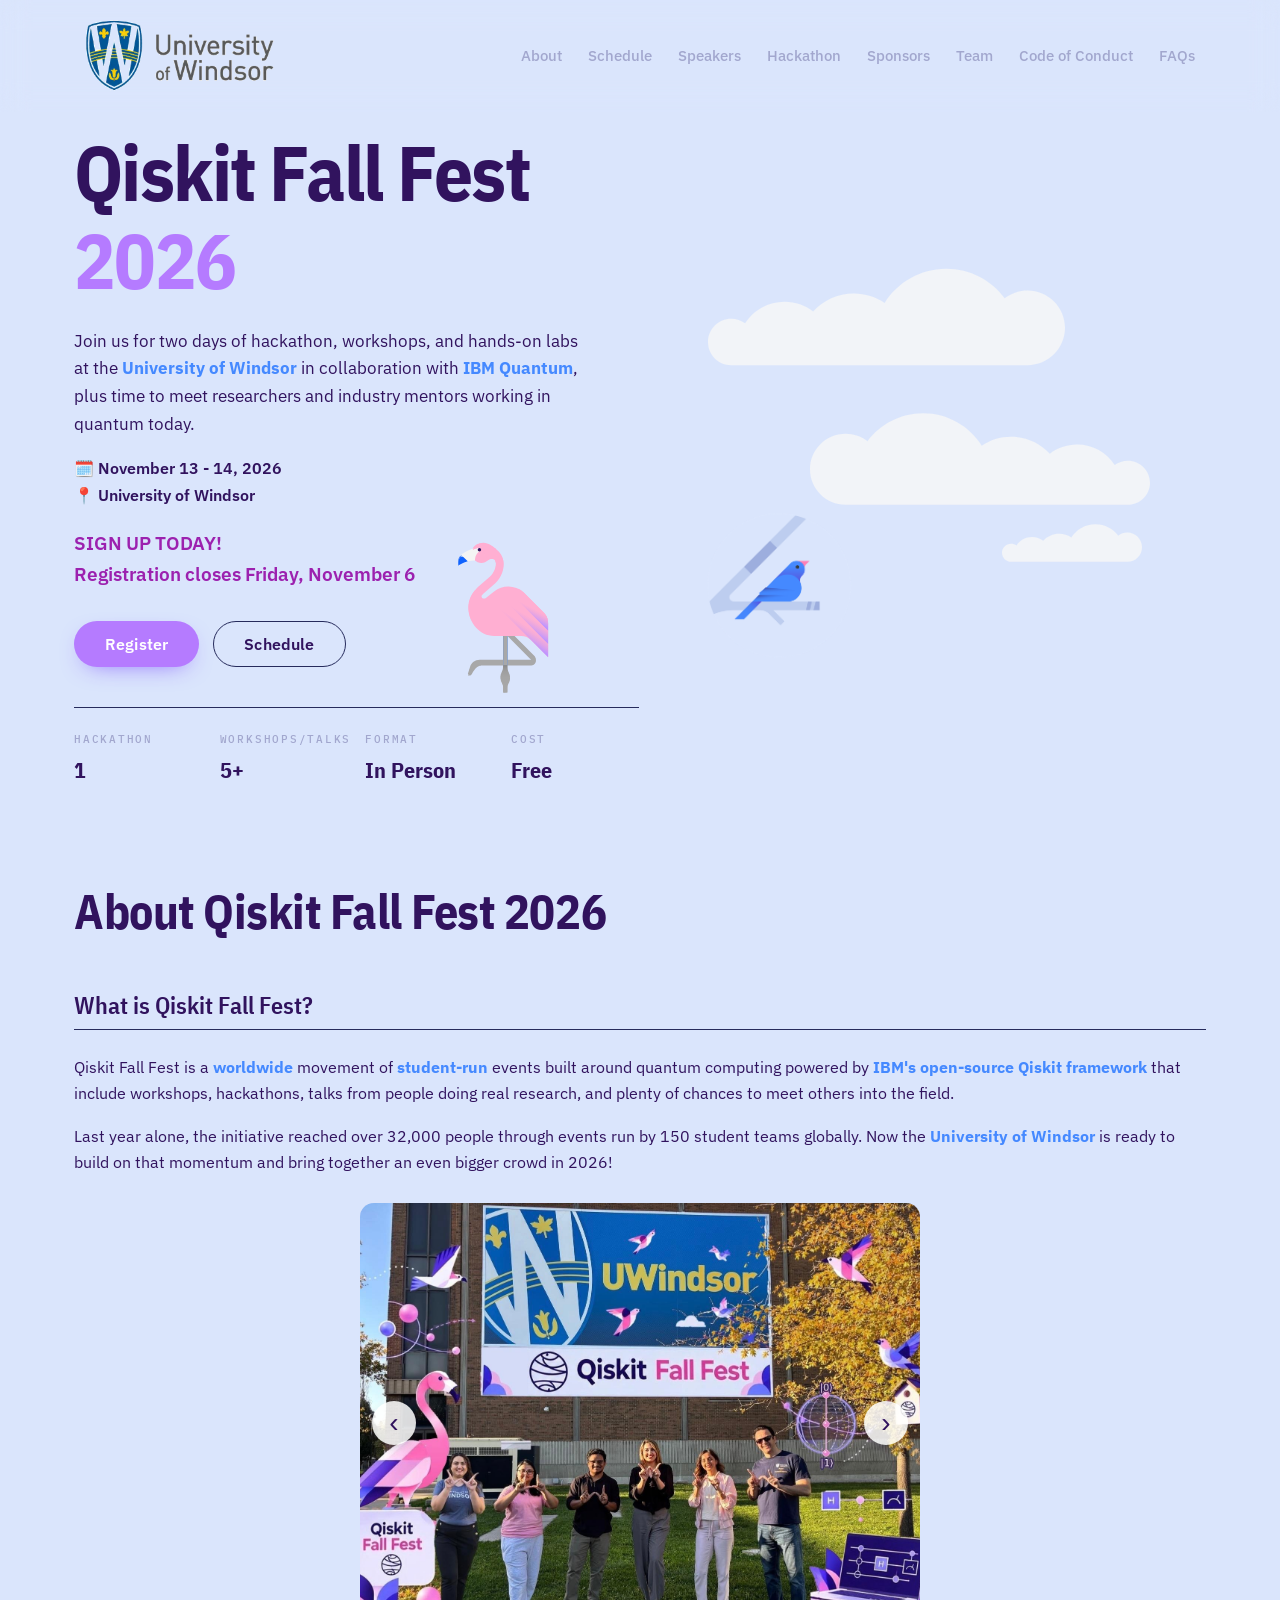
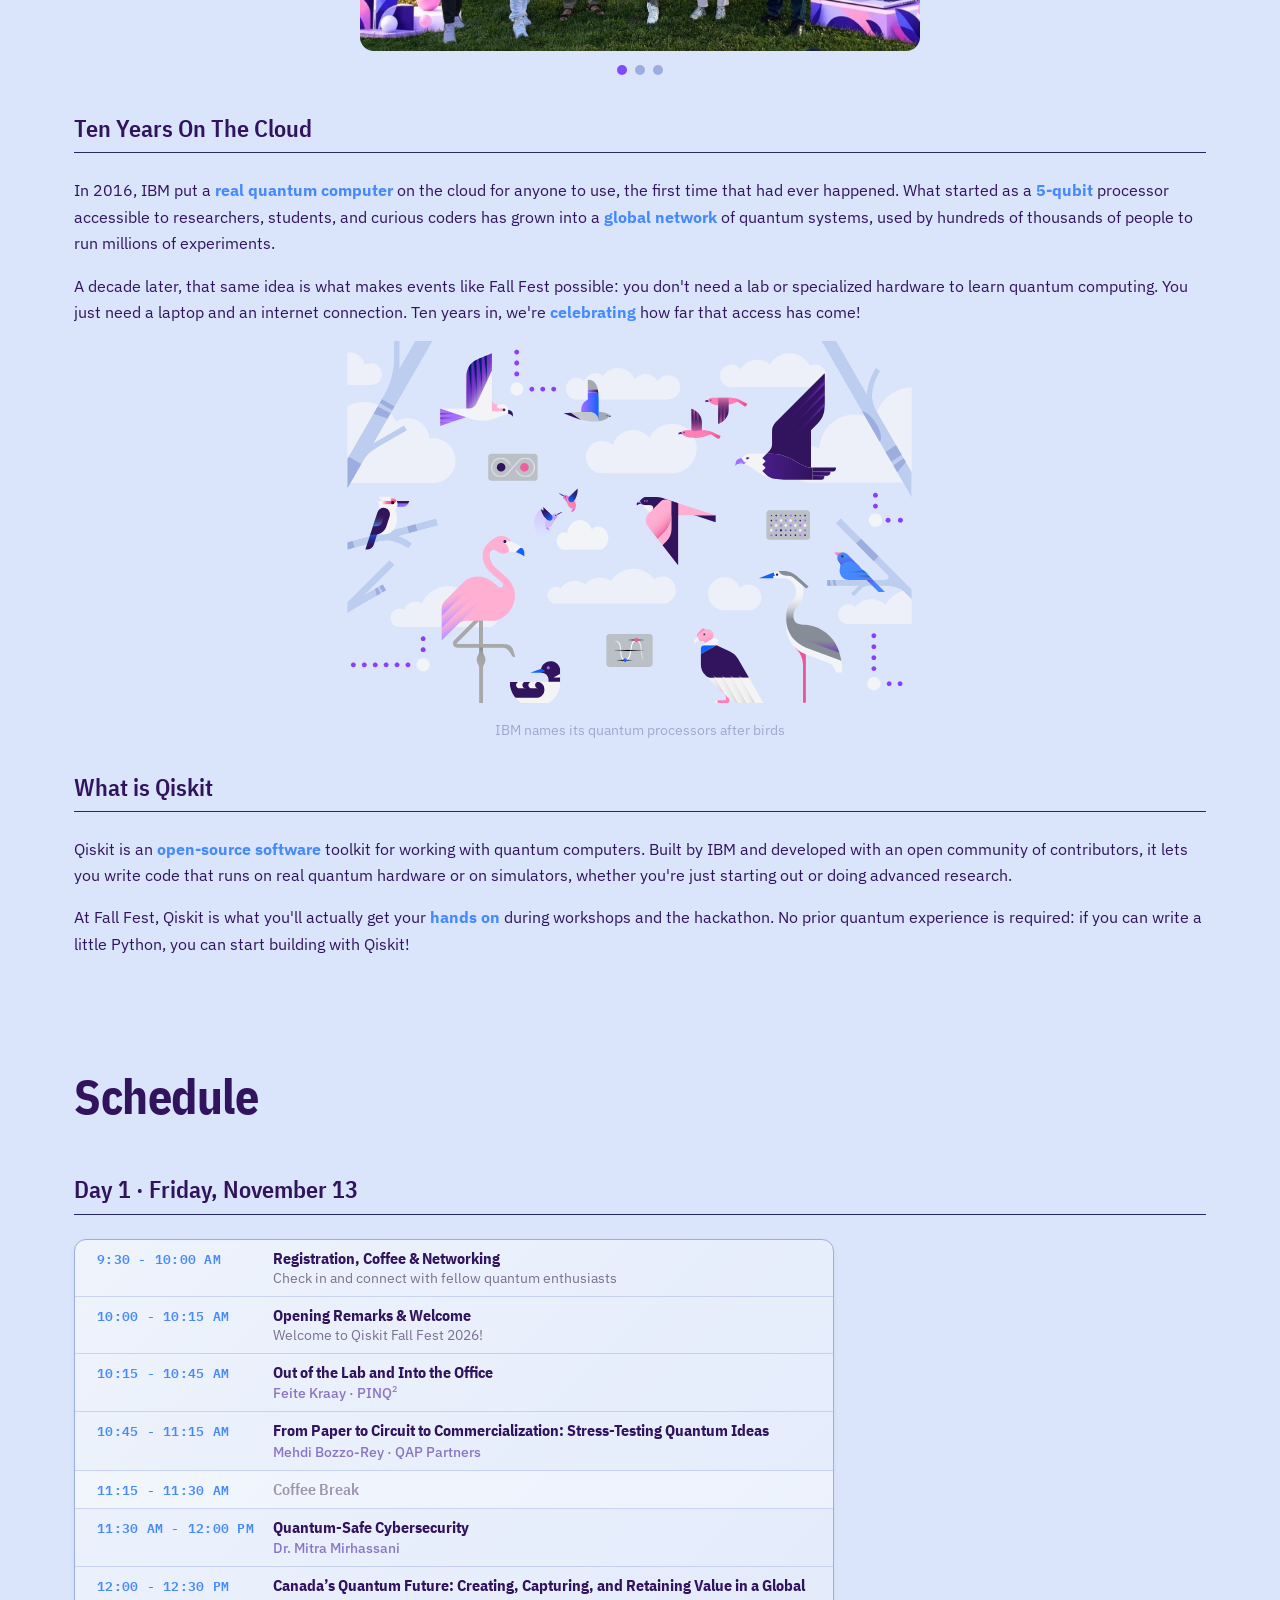
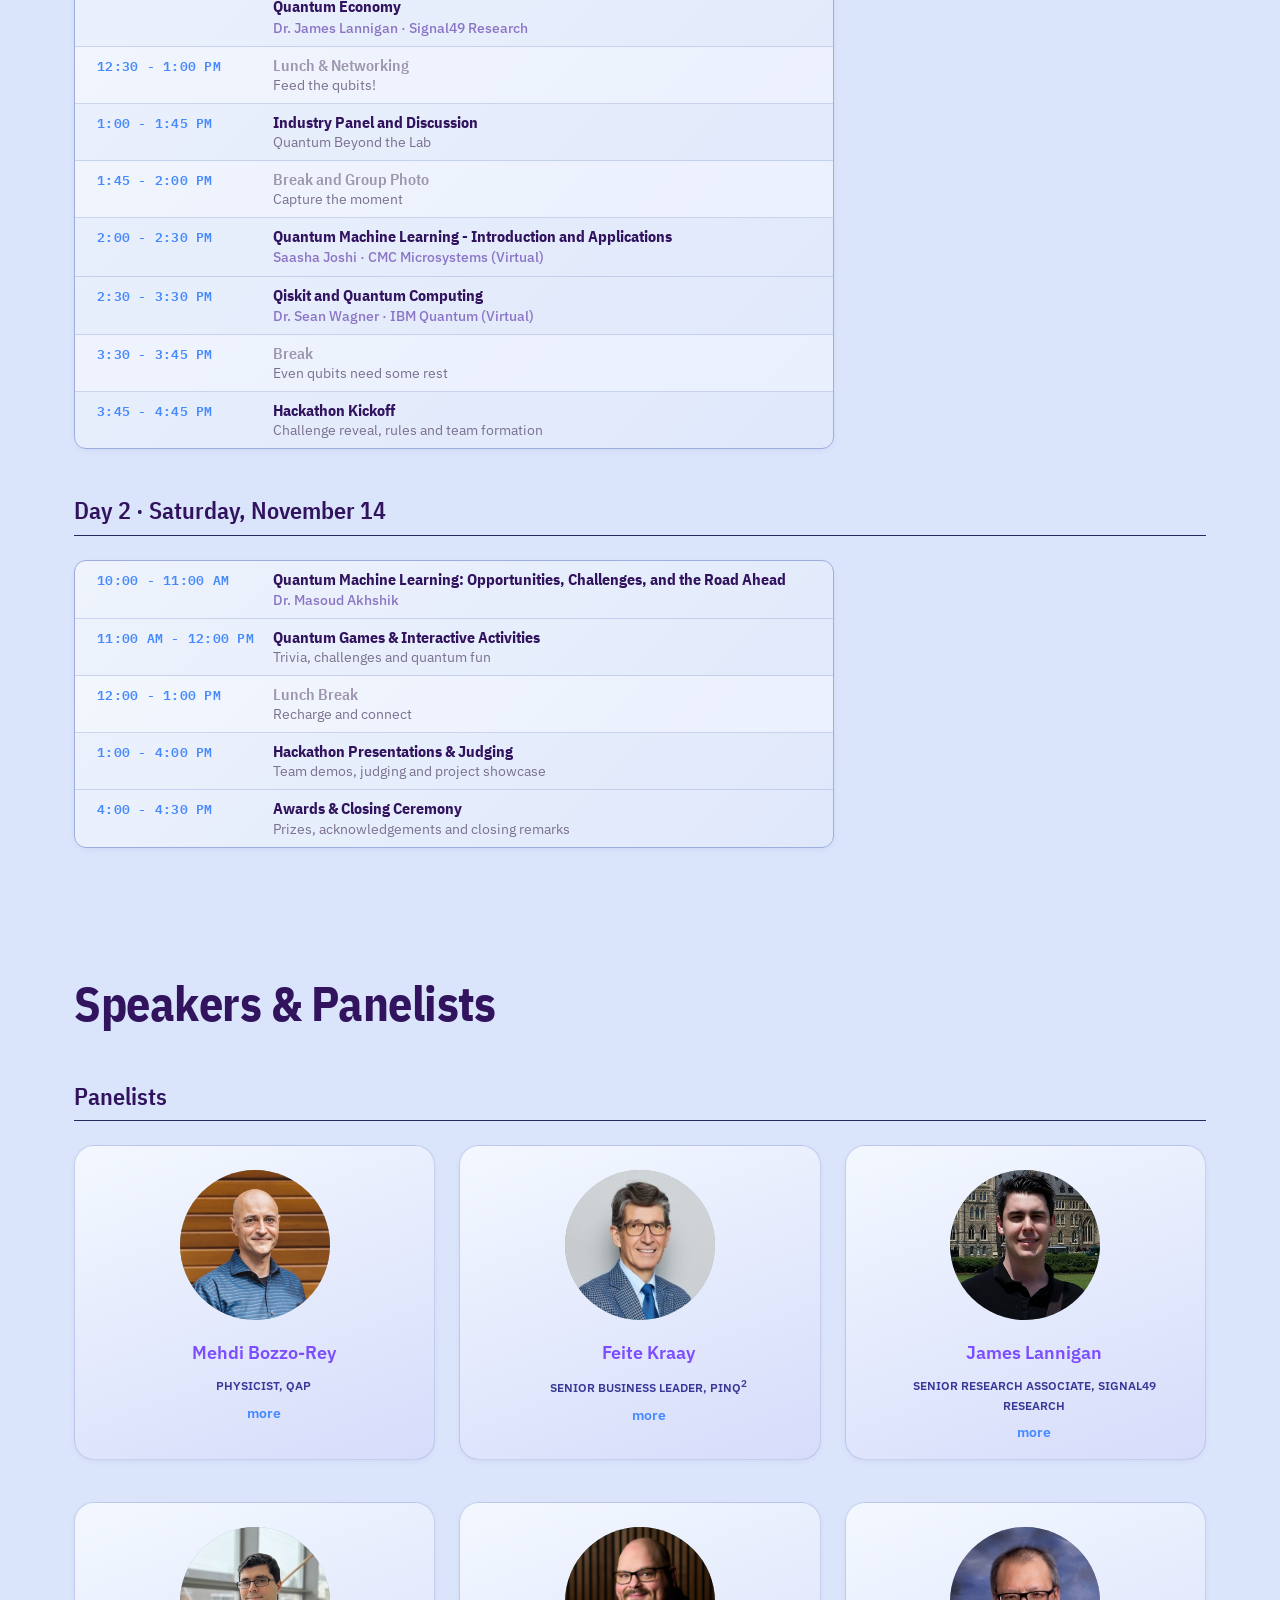
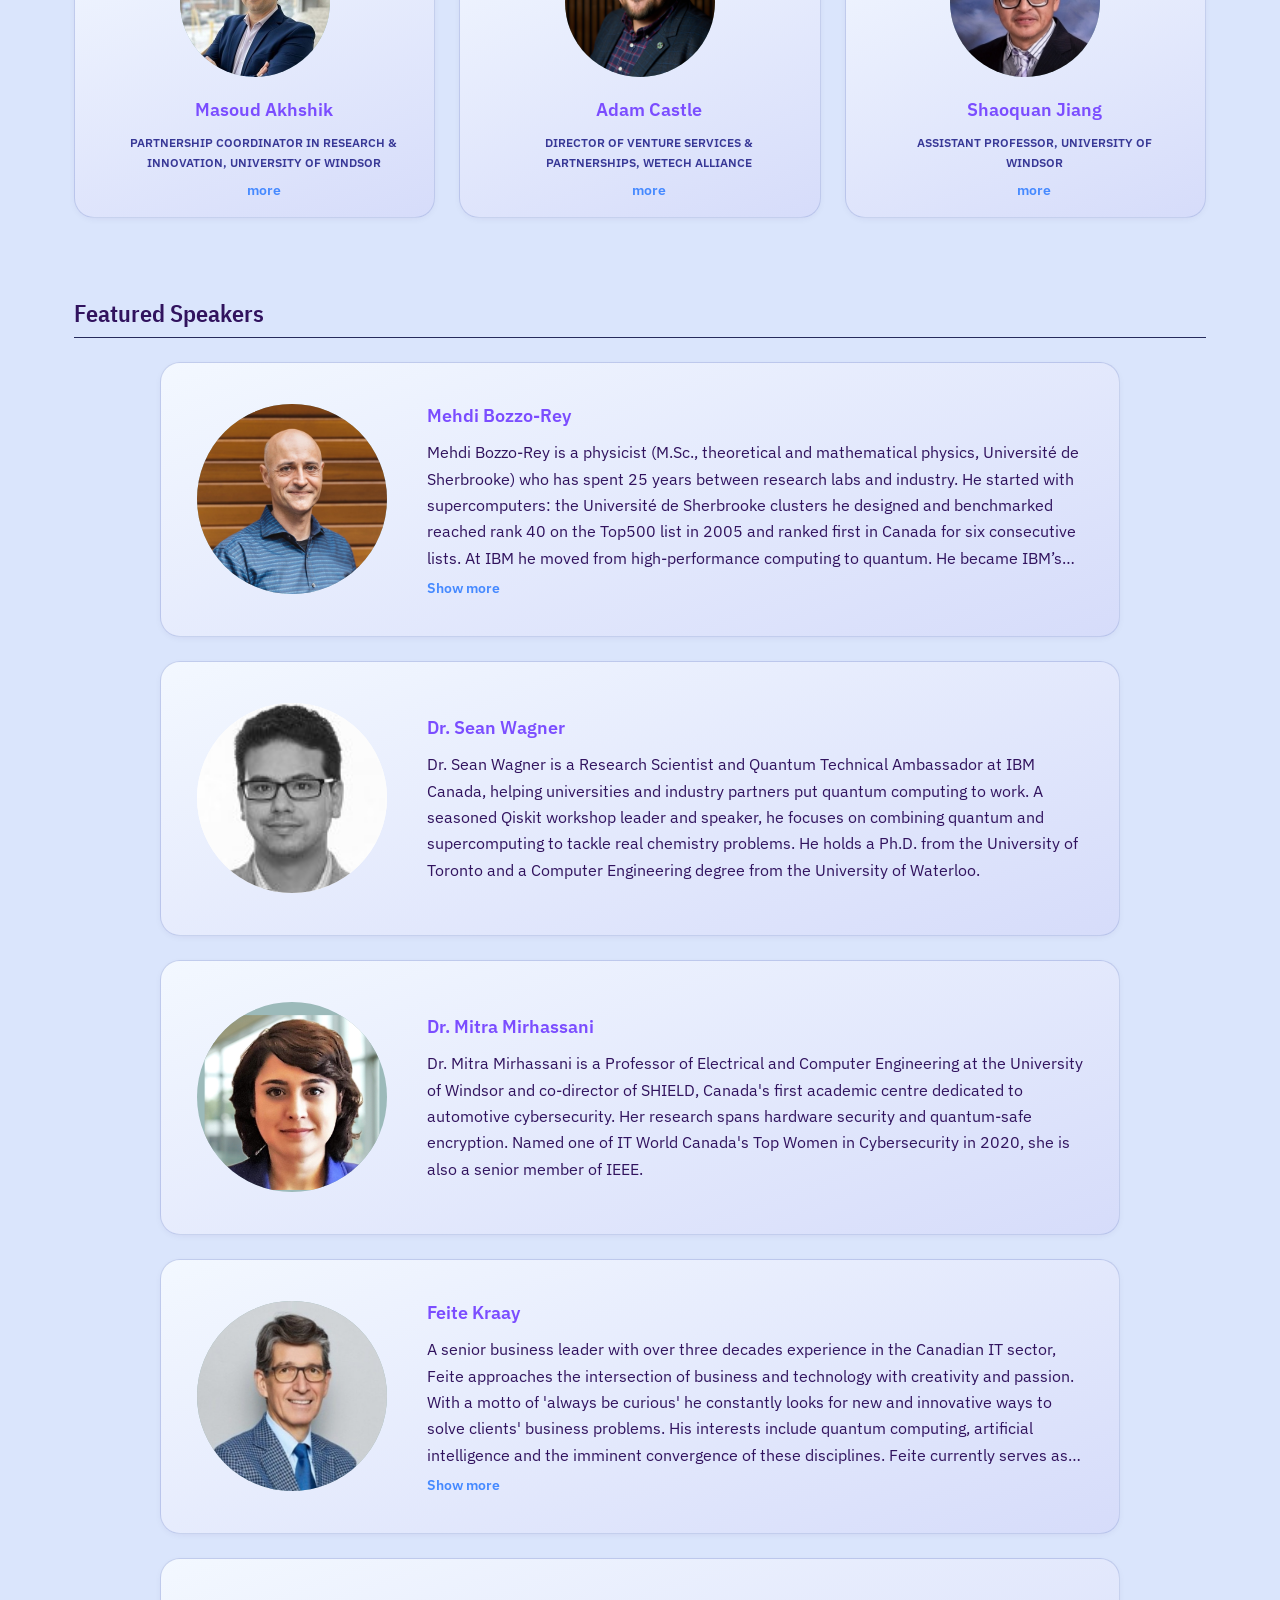
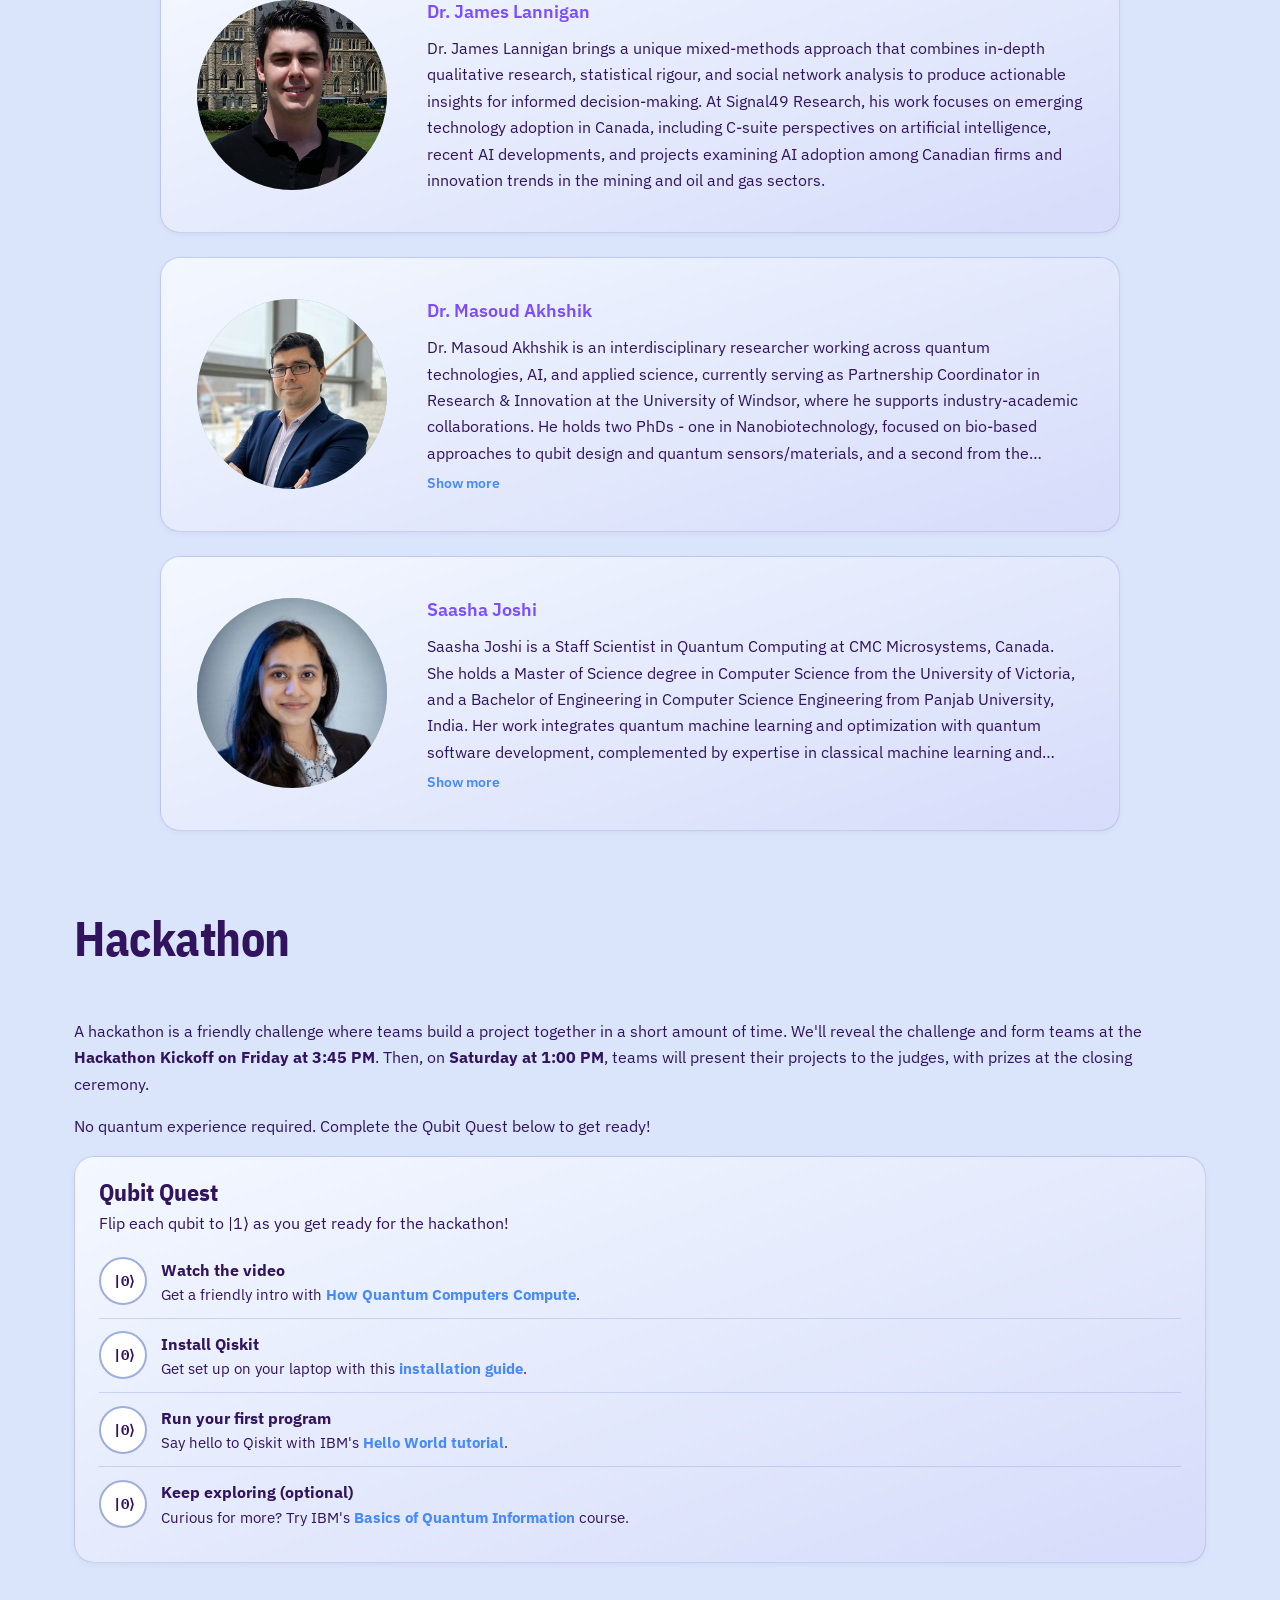
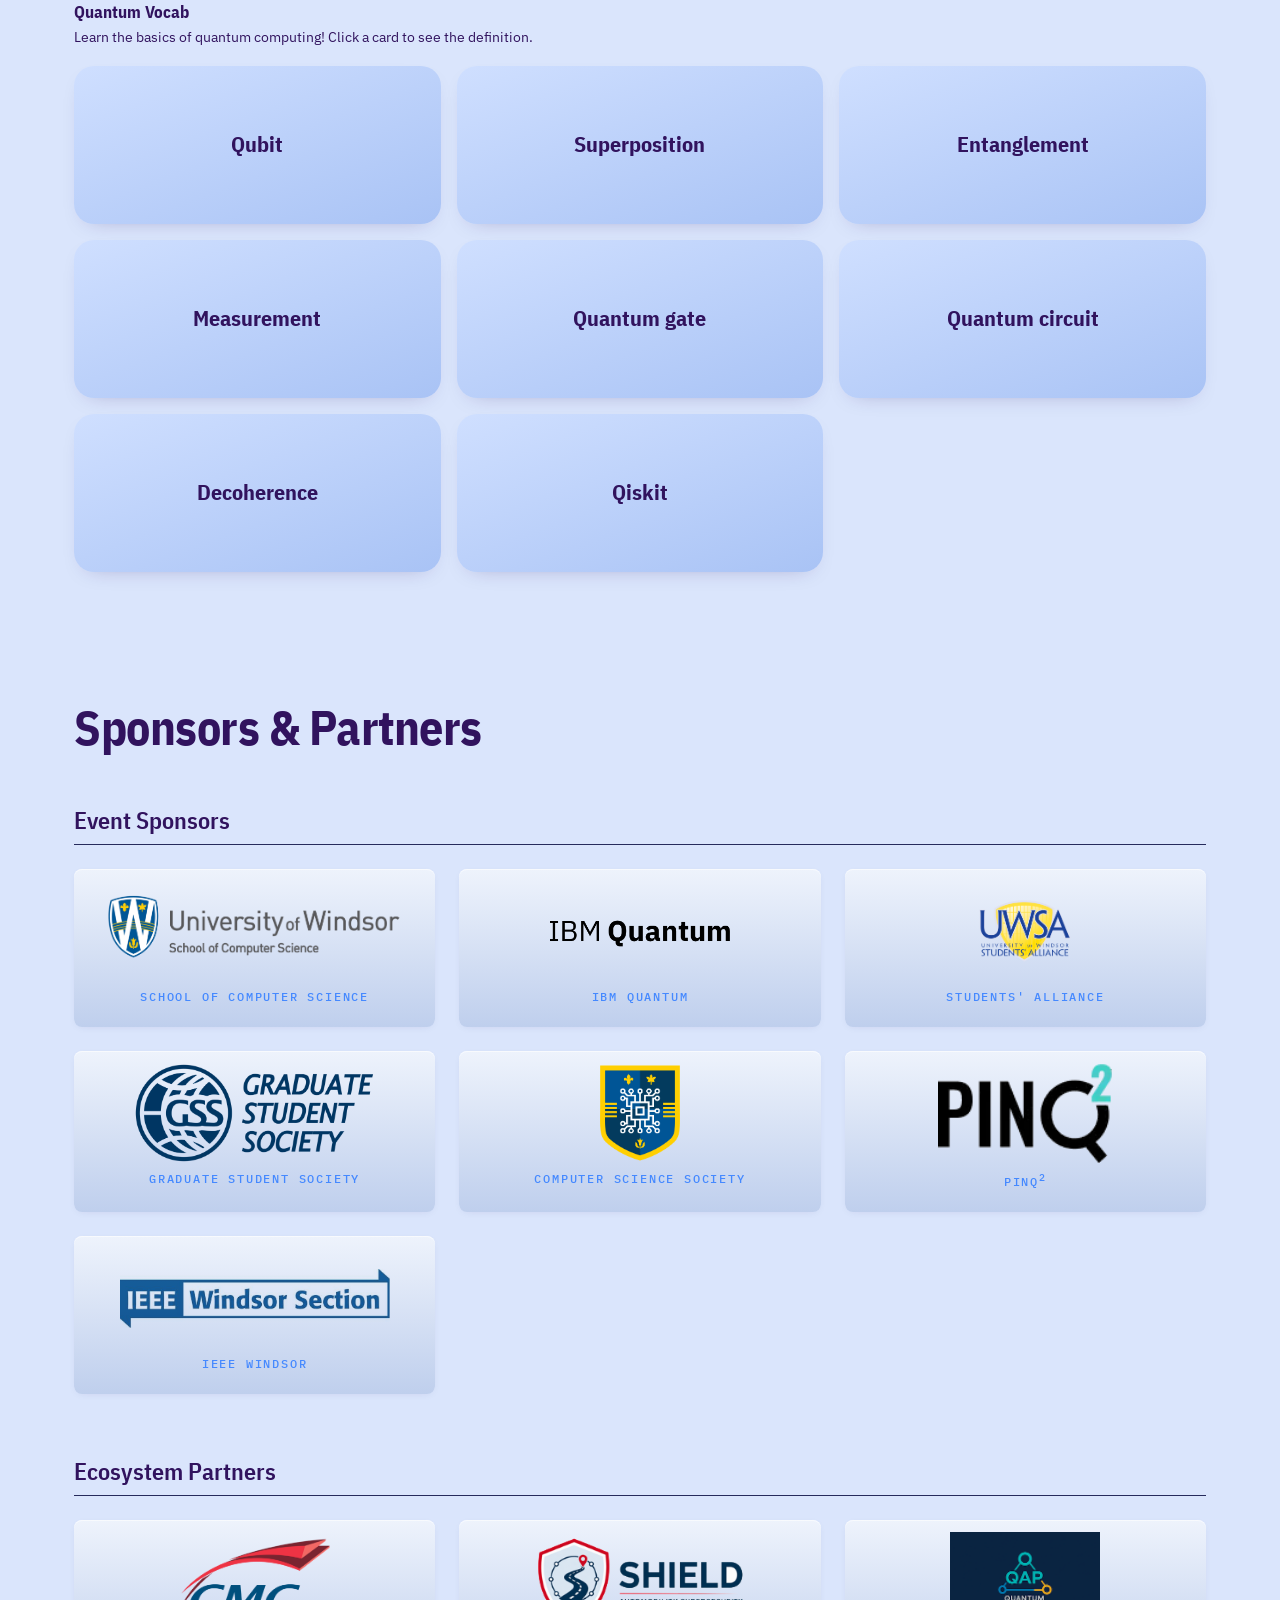
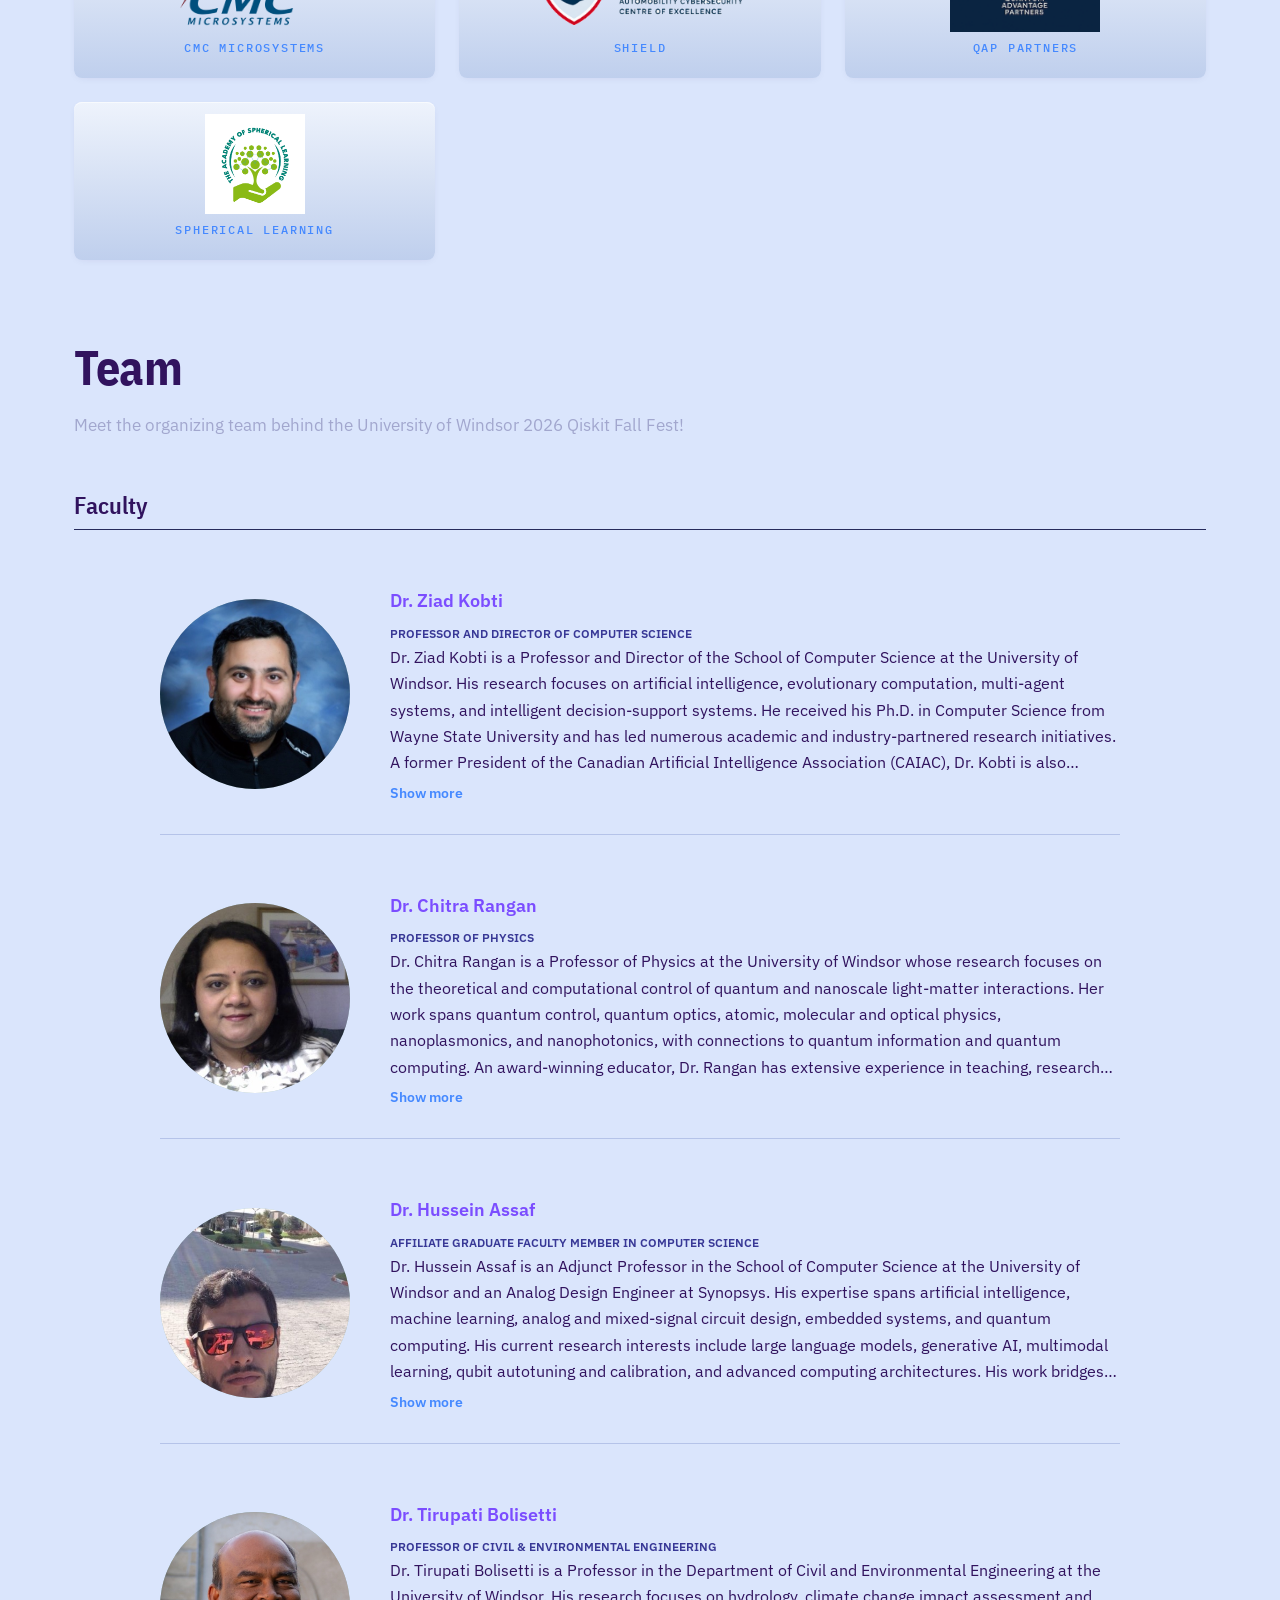
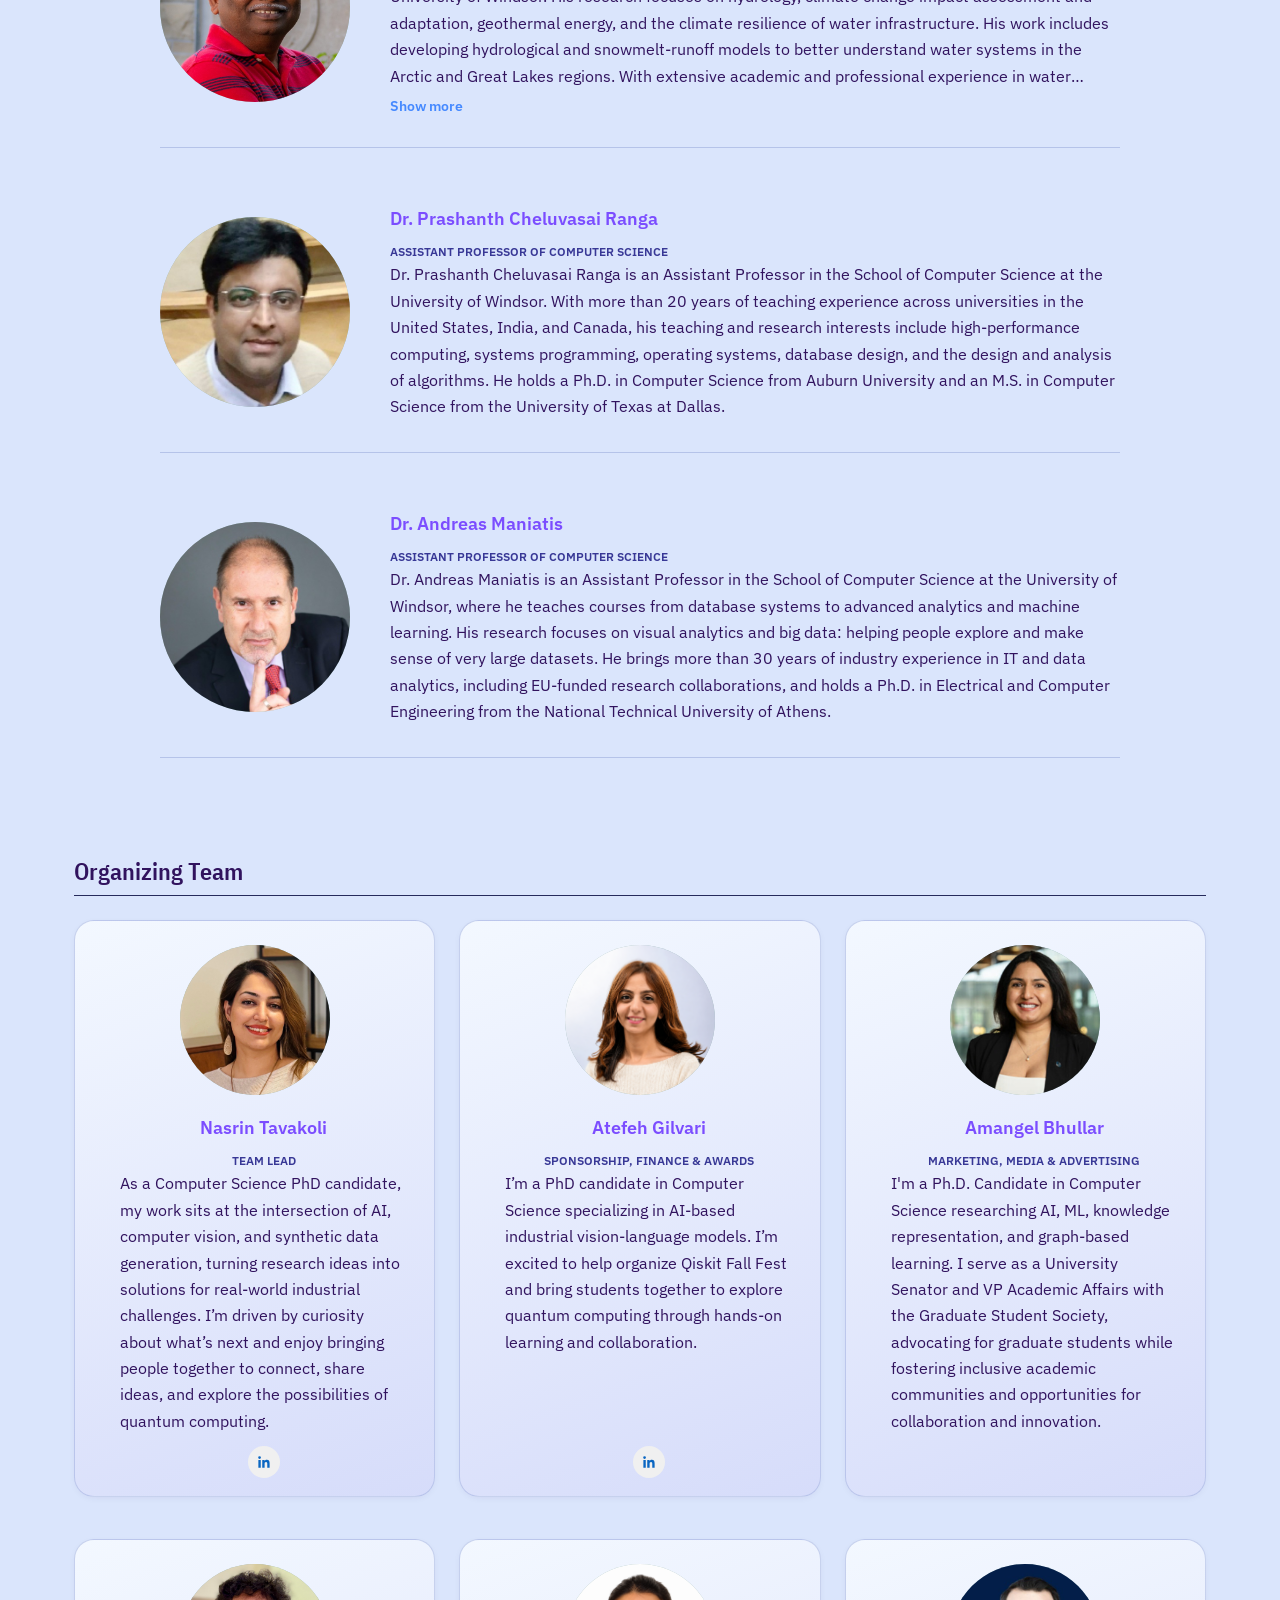
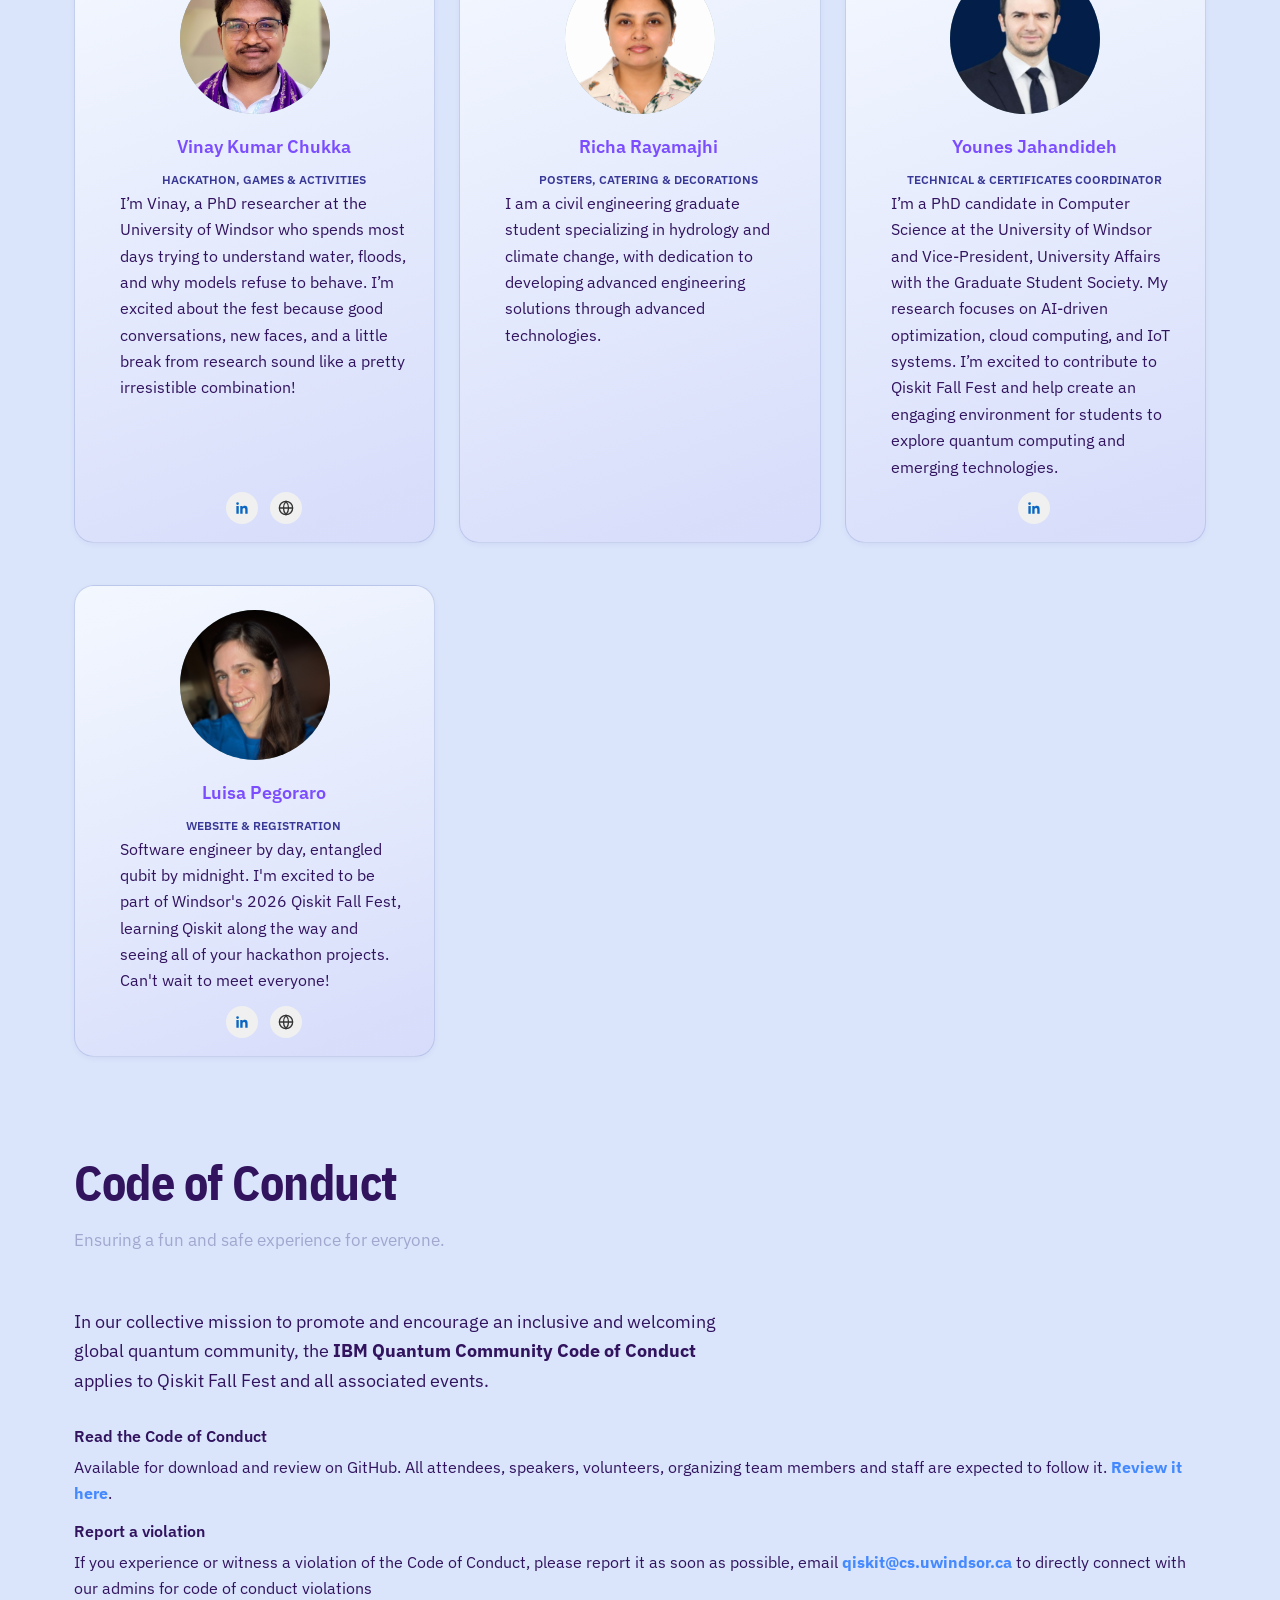
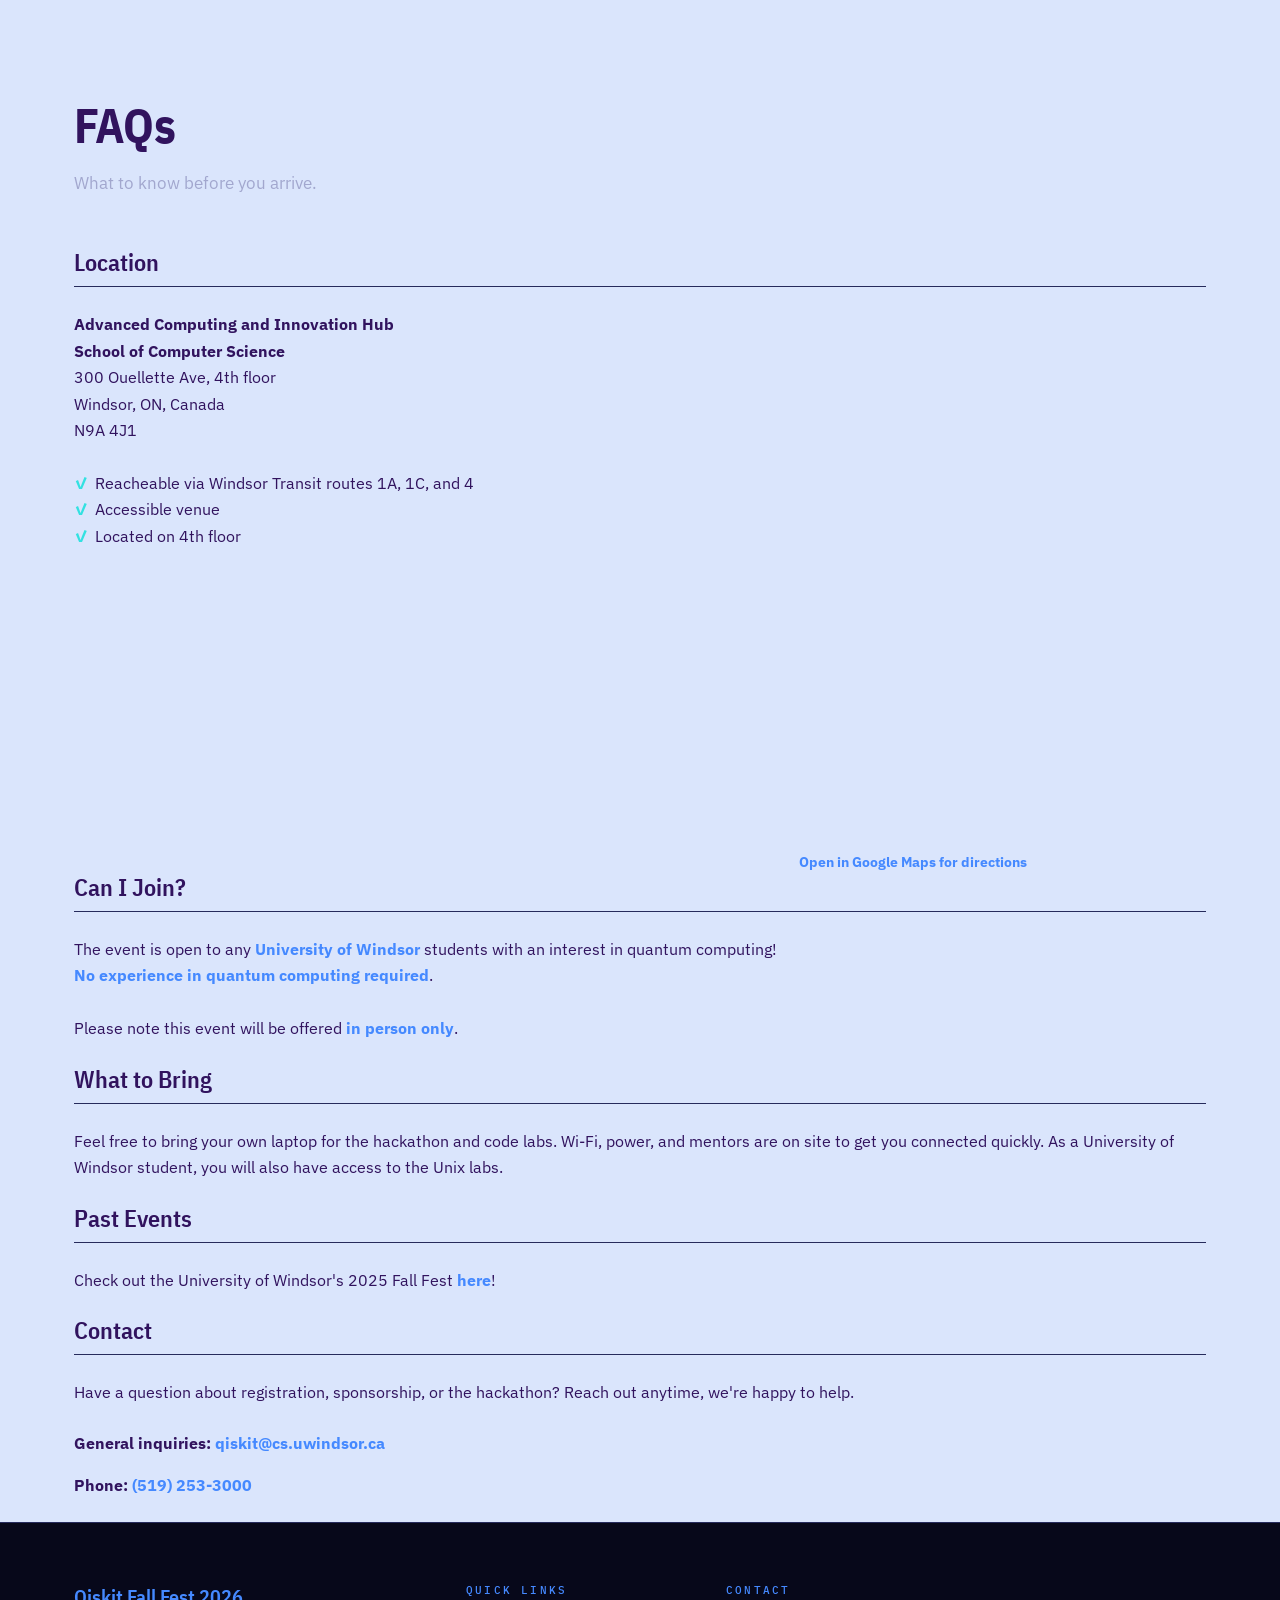
==== commit 4526cef1: "[isa] registration deadline" ====
--- a/index.html
+++ b/index.html
@@ -303,10 +303,15 @@
             <div class="hero-details">
               <div class="hero-detail">🗓️ November 13 - 14, 2026</div>
               <div class="hero-detail">📍 University of Windsor</div>
+              <!-- <div class="hero-detail hero-deadline">
+                ⏰ Registration closes Friday, November 6
+              </div> -->
             </div>
             <div class="hero-register-list">
-              REGISTRATION IS NOW OPEN, SIGN UP TODAY!
-            </div>
+              SIGN UP TODAY!
+              <br />Registration closes Friday, November 6
+            </div>
+
             <div class="hero-actions">
               <a
                 class="btn btn-primary btn-lg"
--- a/style.css
+++ b/style.css
@@ -439,7 +439,7 @@
 
 @media (min-width: 1000px) {
   .hero-register-list {
-    max-width: 300px;
+    max-width: 380px;
   }
 }
 .hero-actions {
@@ -510,7 +510,8 @@
 .flamingo-funny {
   position: absolute;
   bottom: 80px;
-  left: 20rem;
+  /* left: 20rem; */
+  left: 22rem;
   max-height: 200px;
   transform: scaleX(-1);
   display: inline-block;
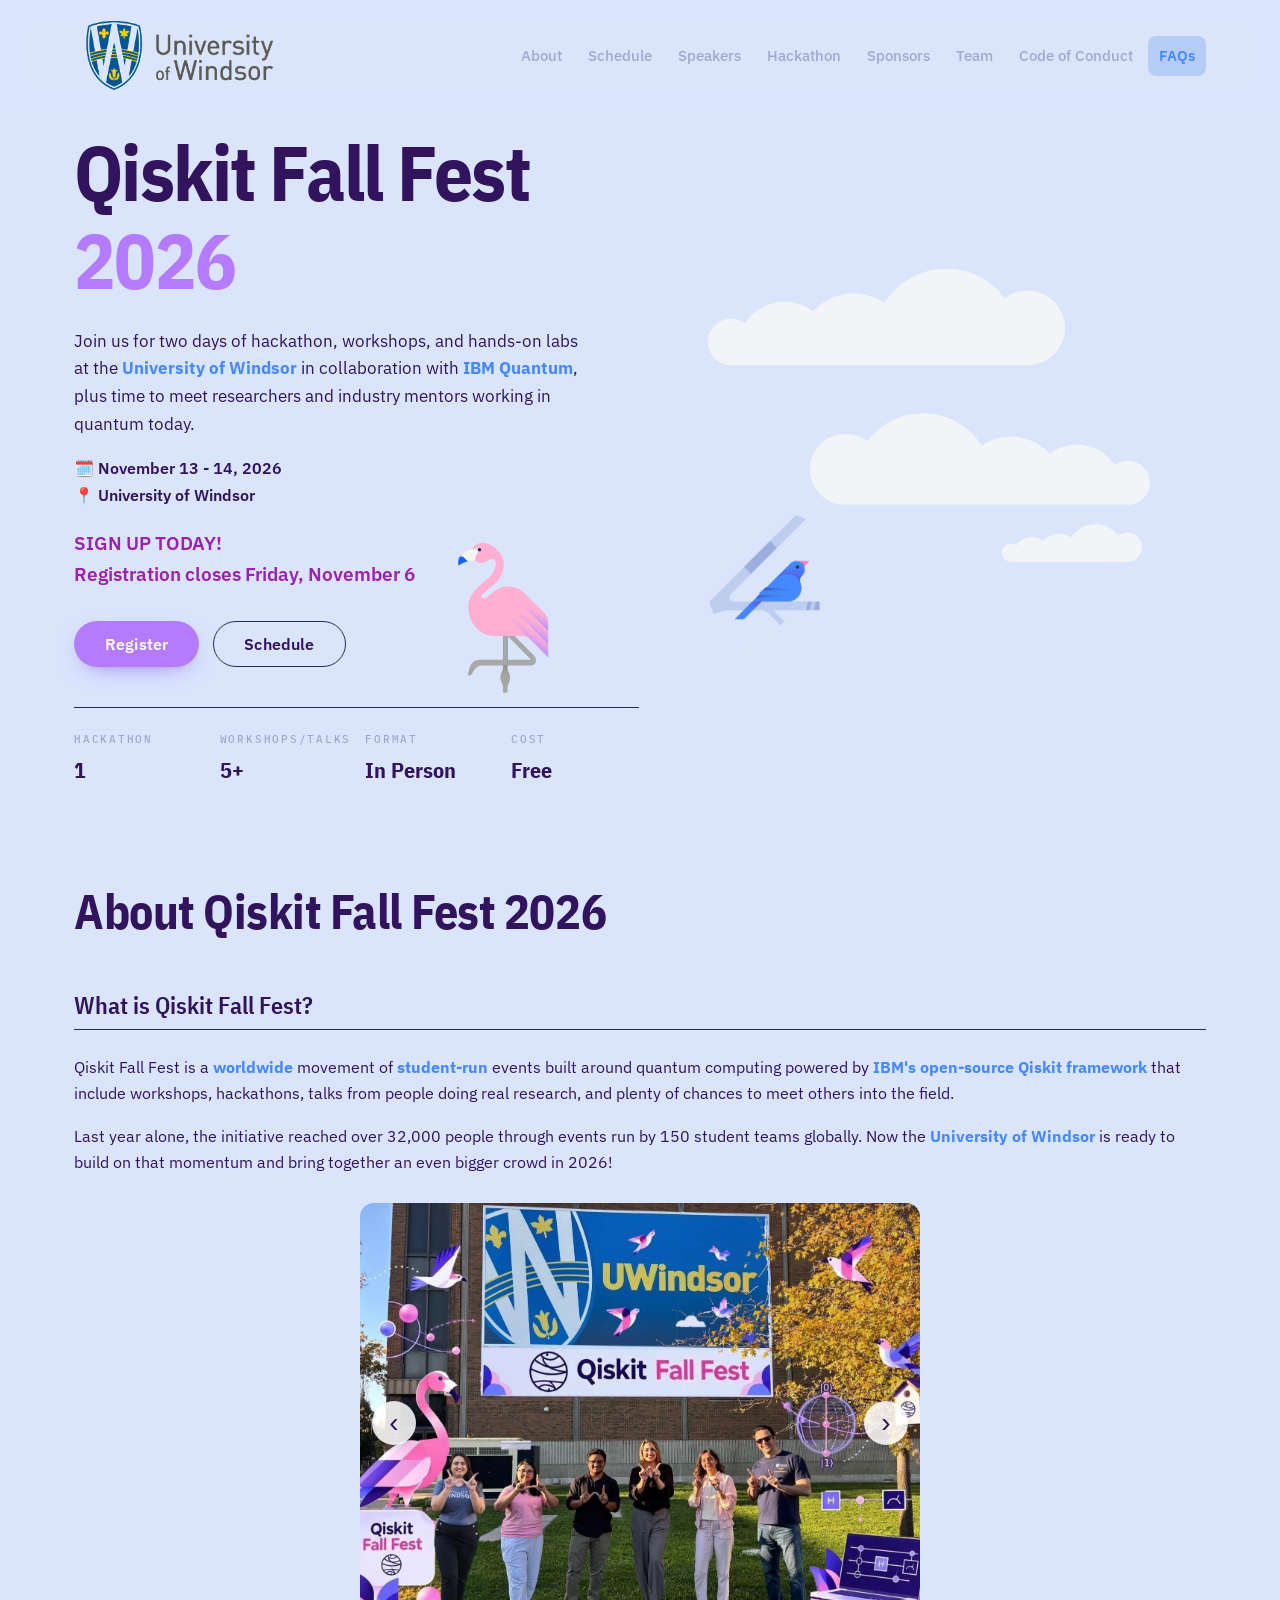
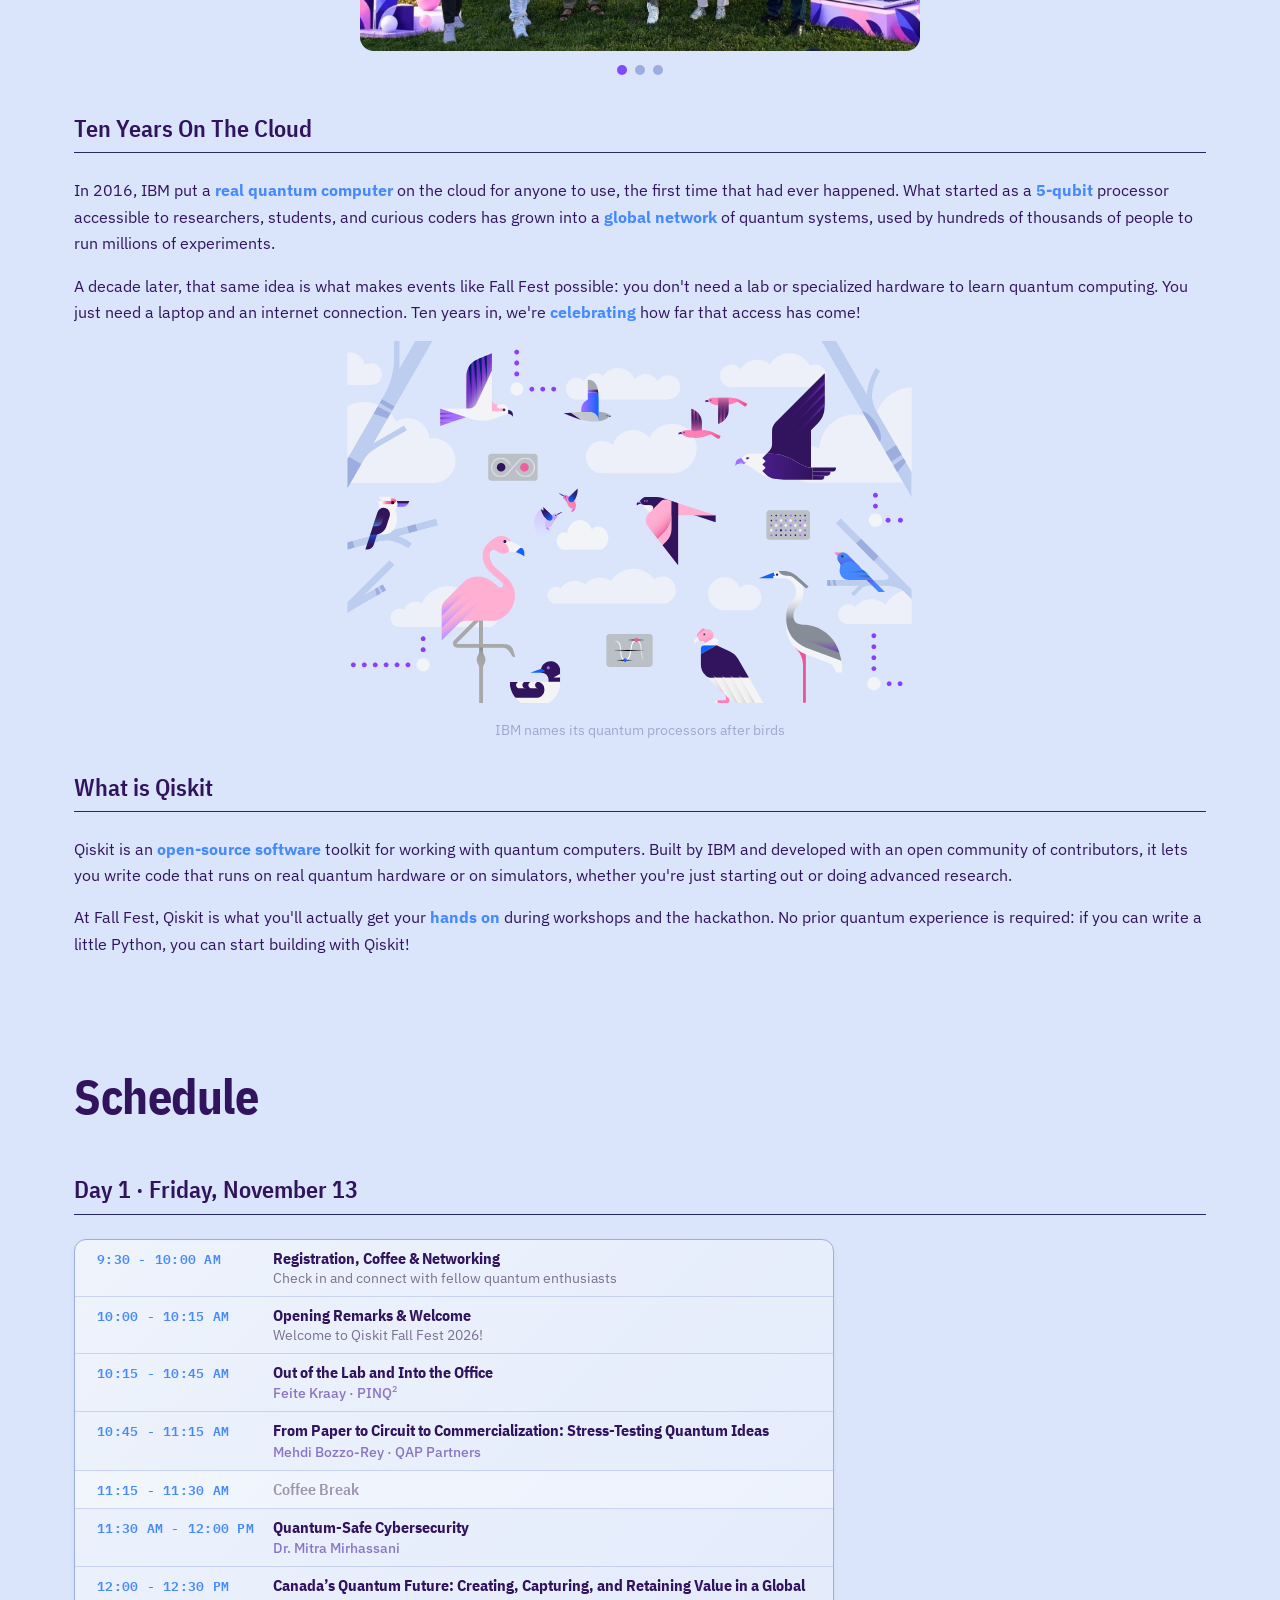
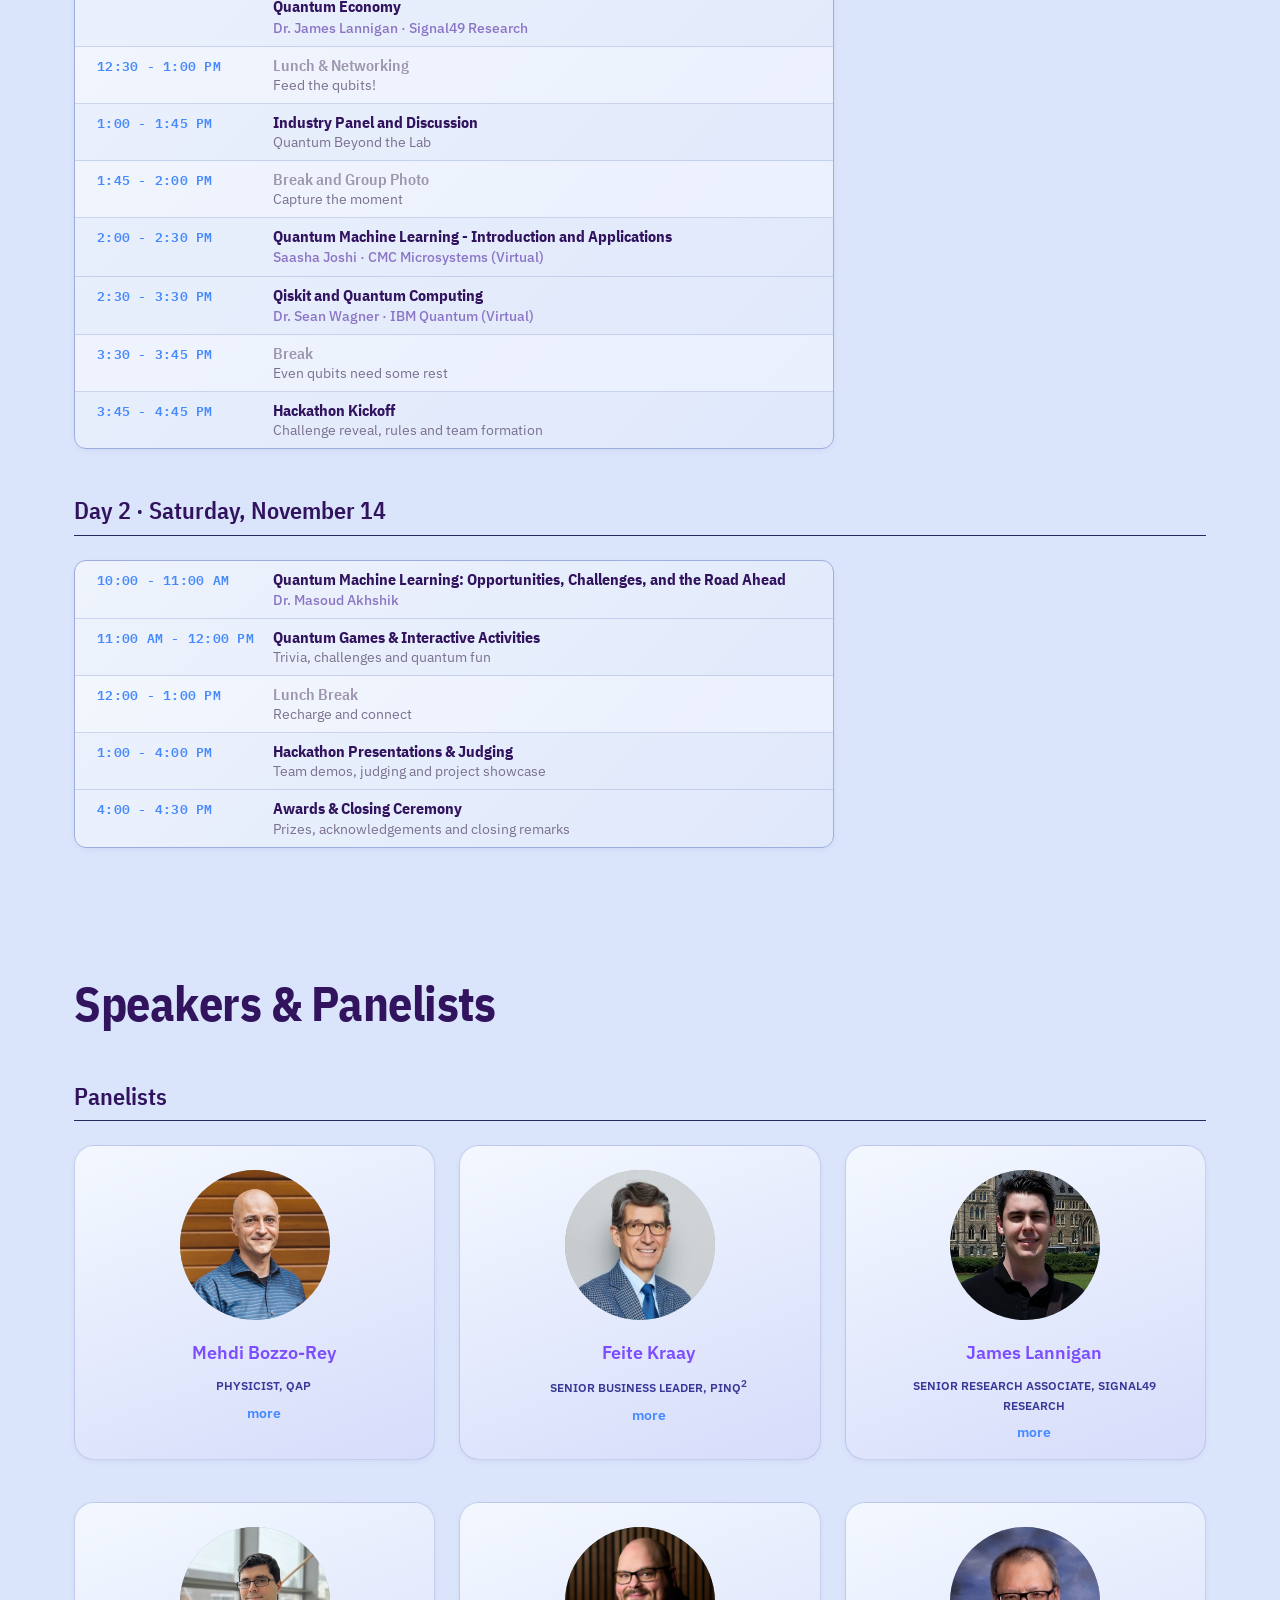
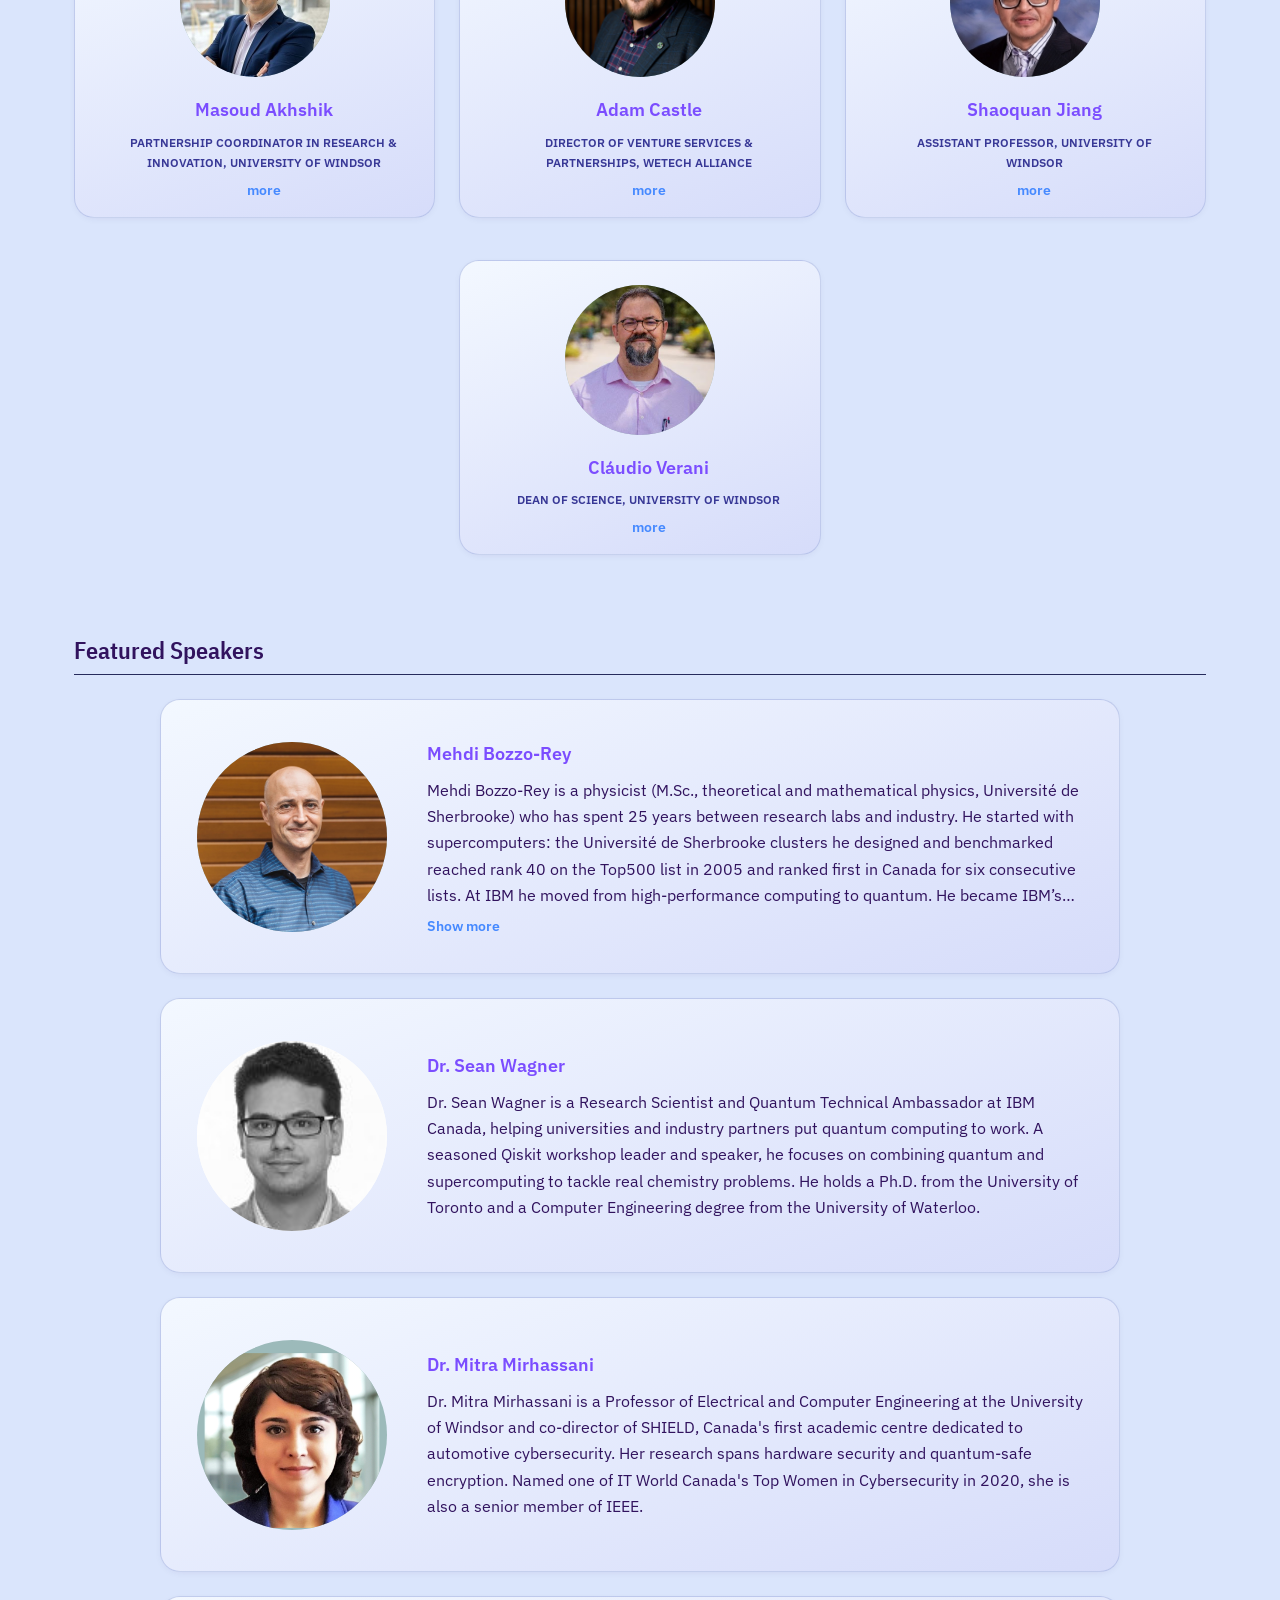
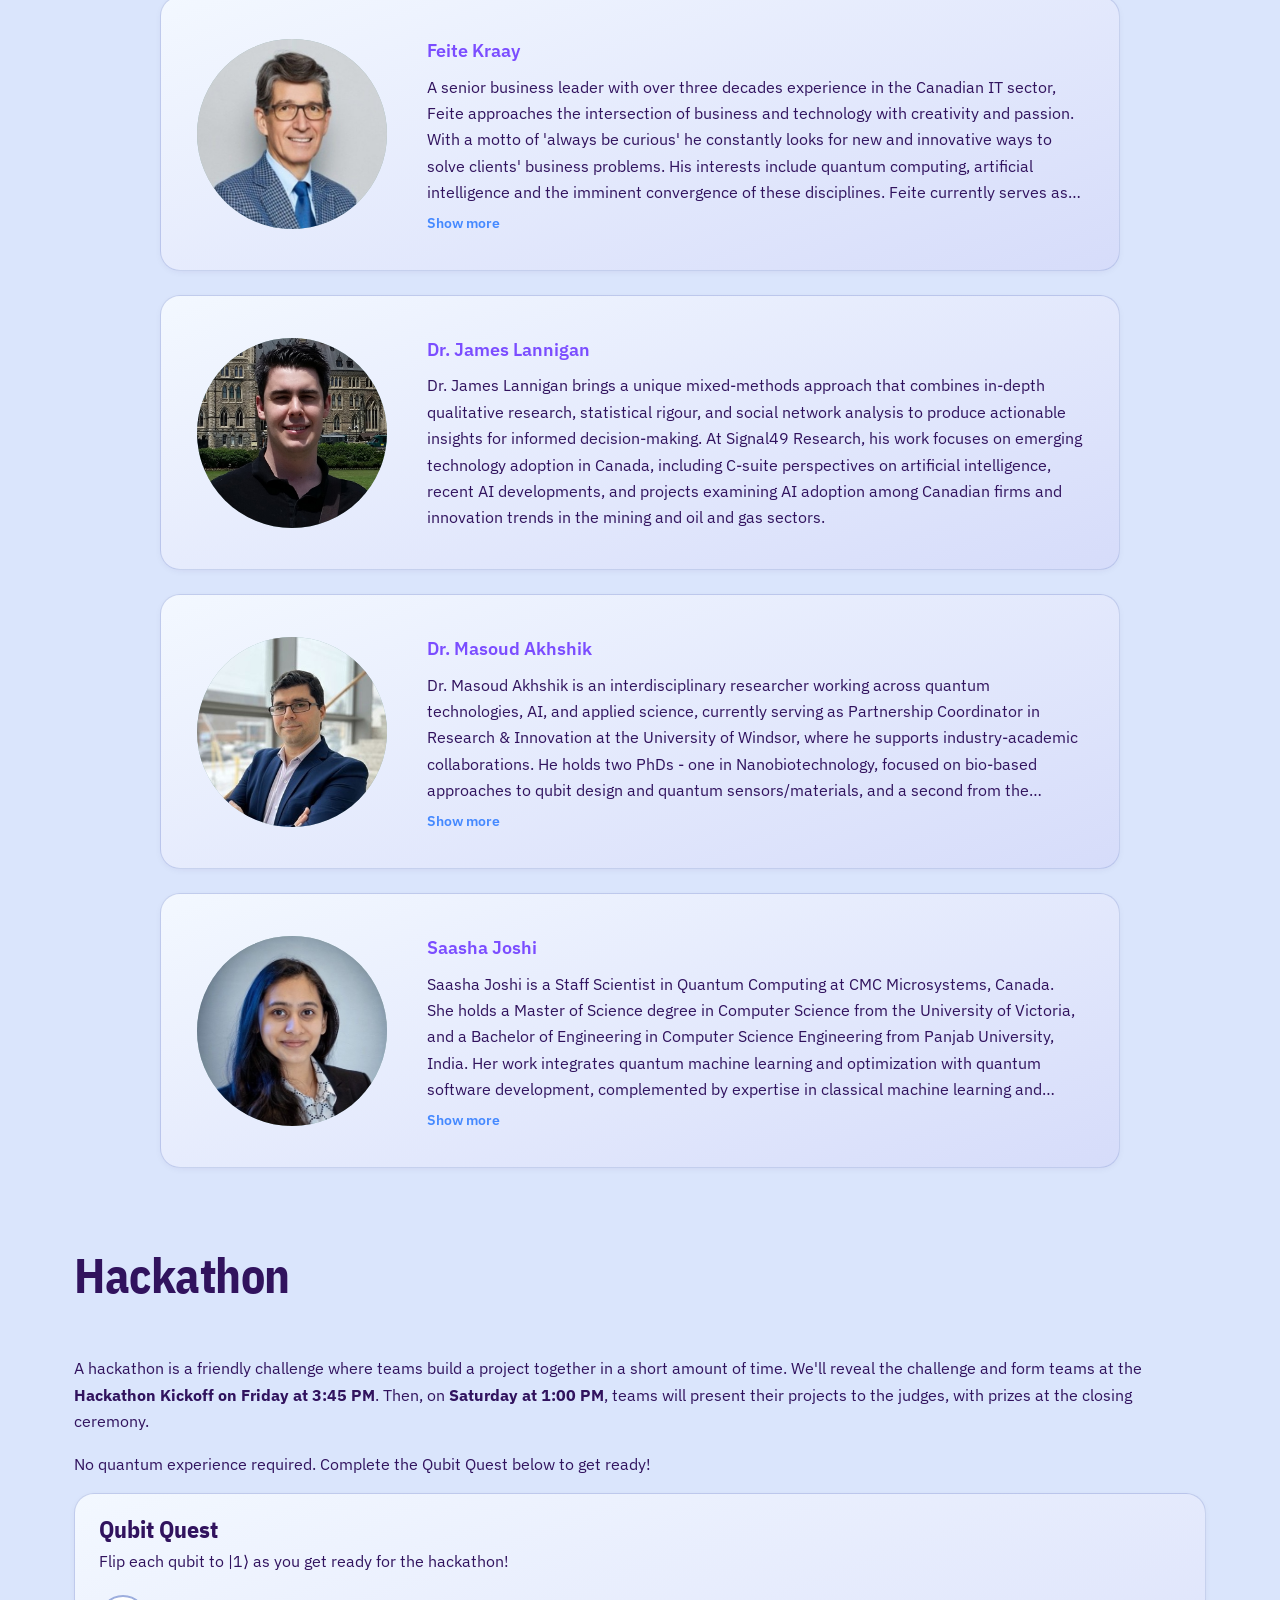
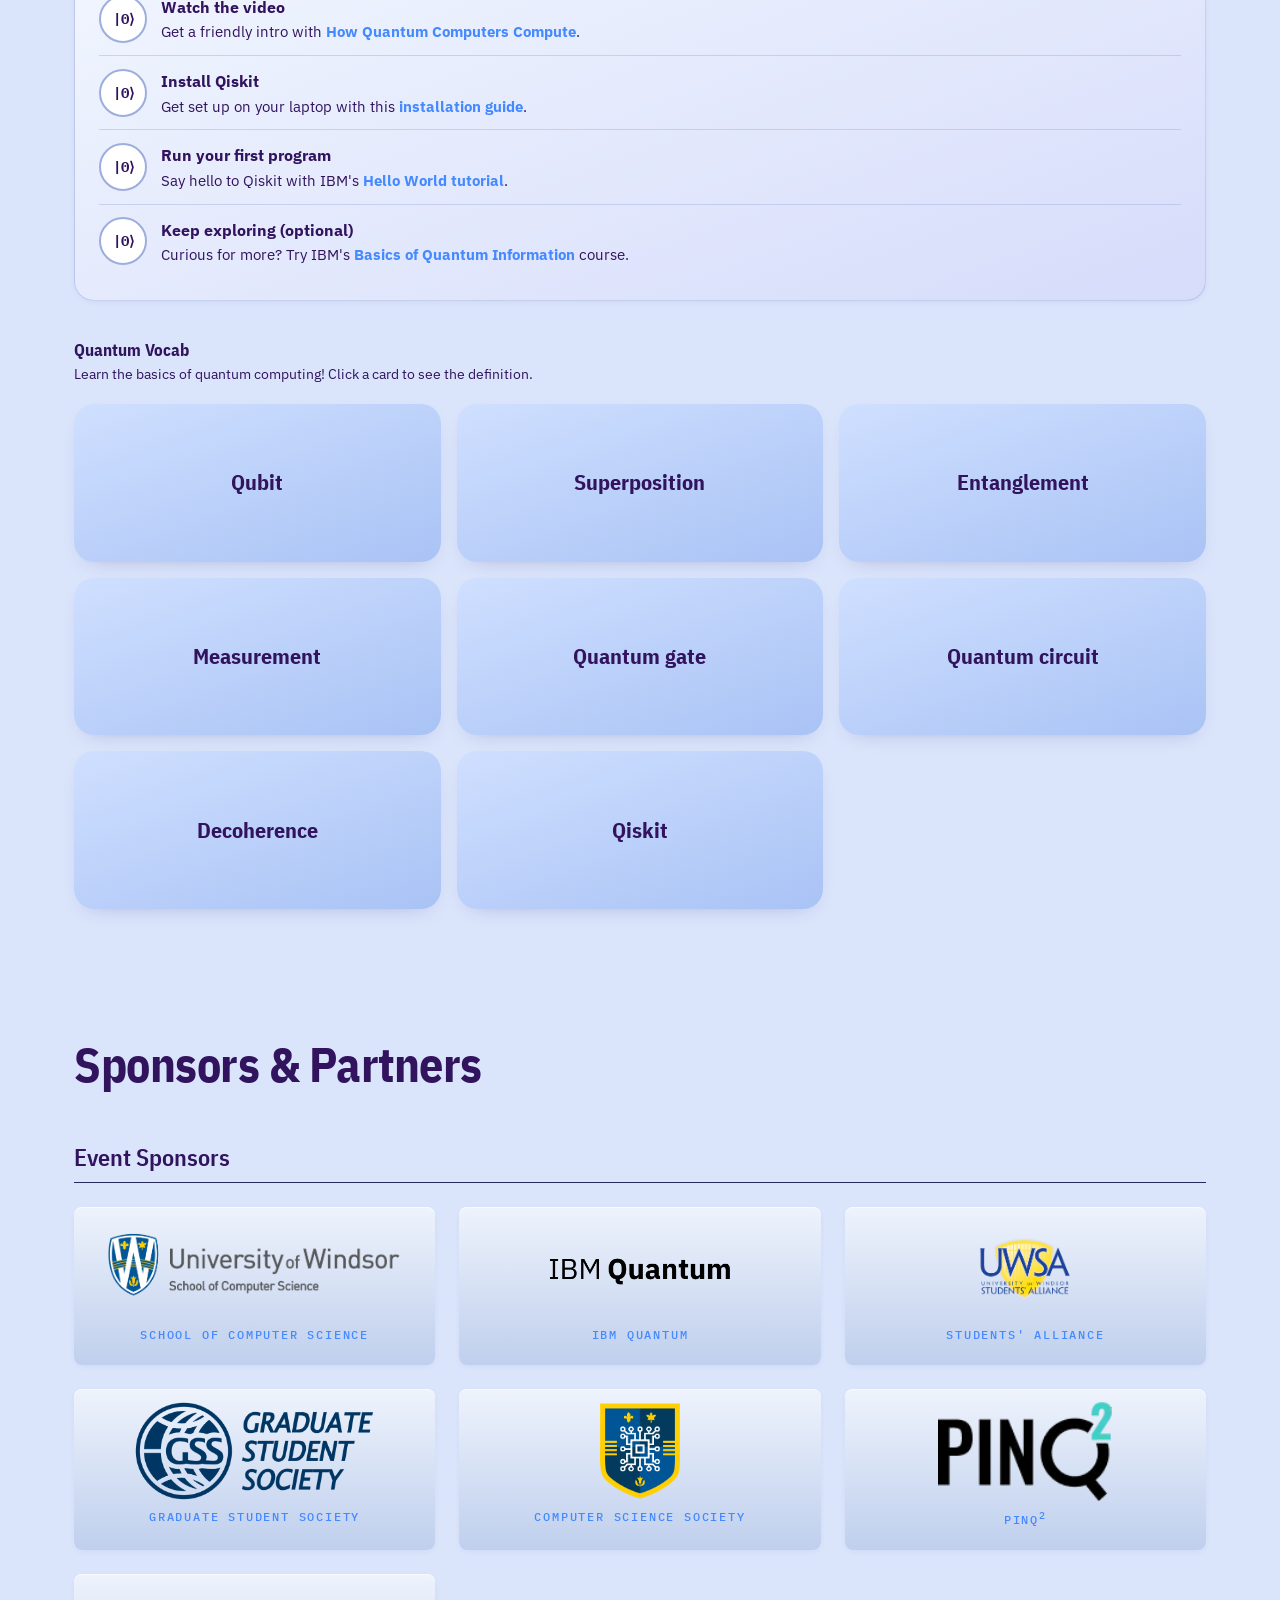
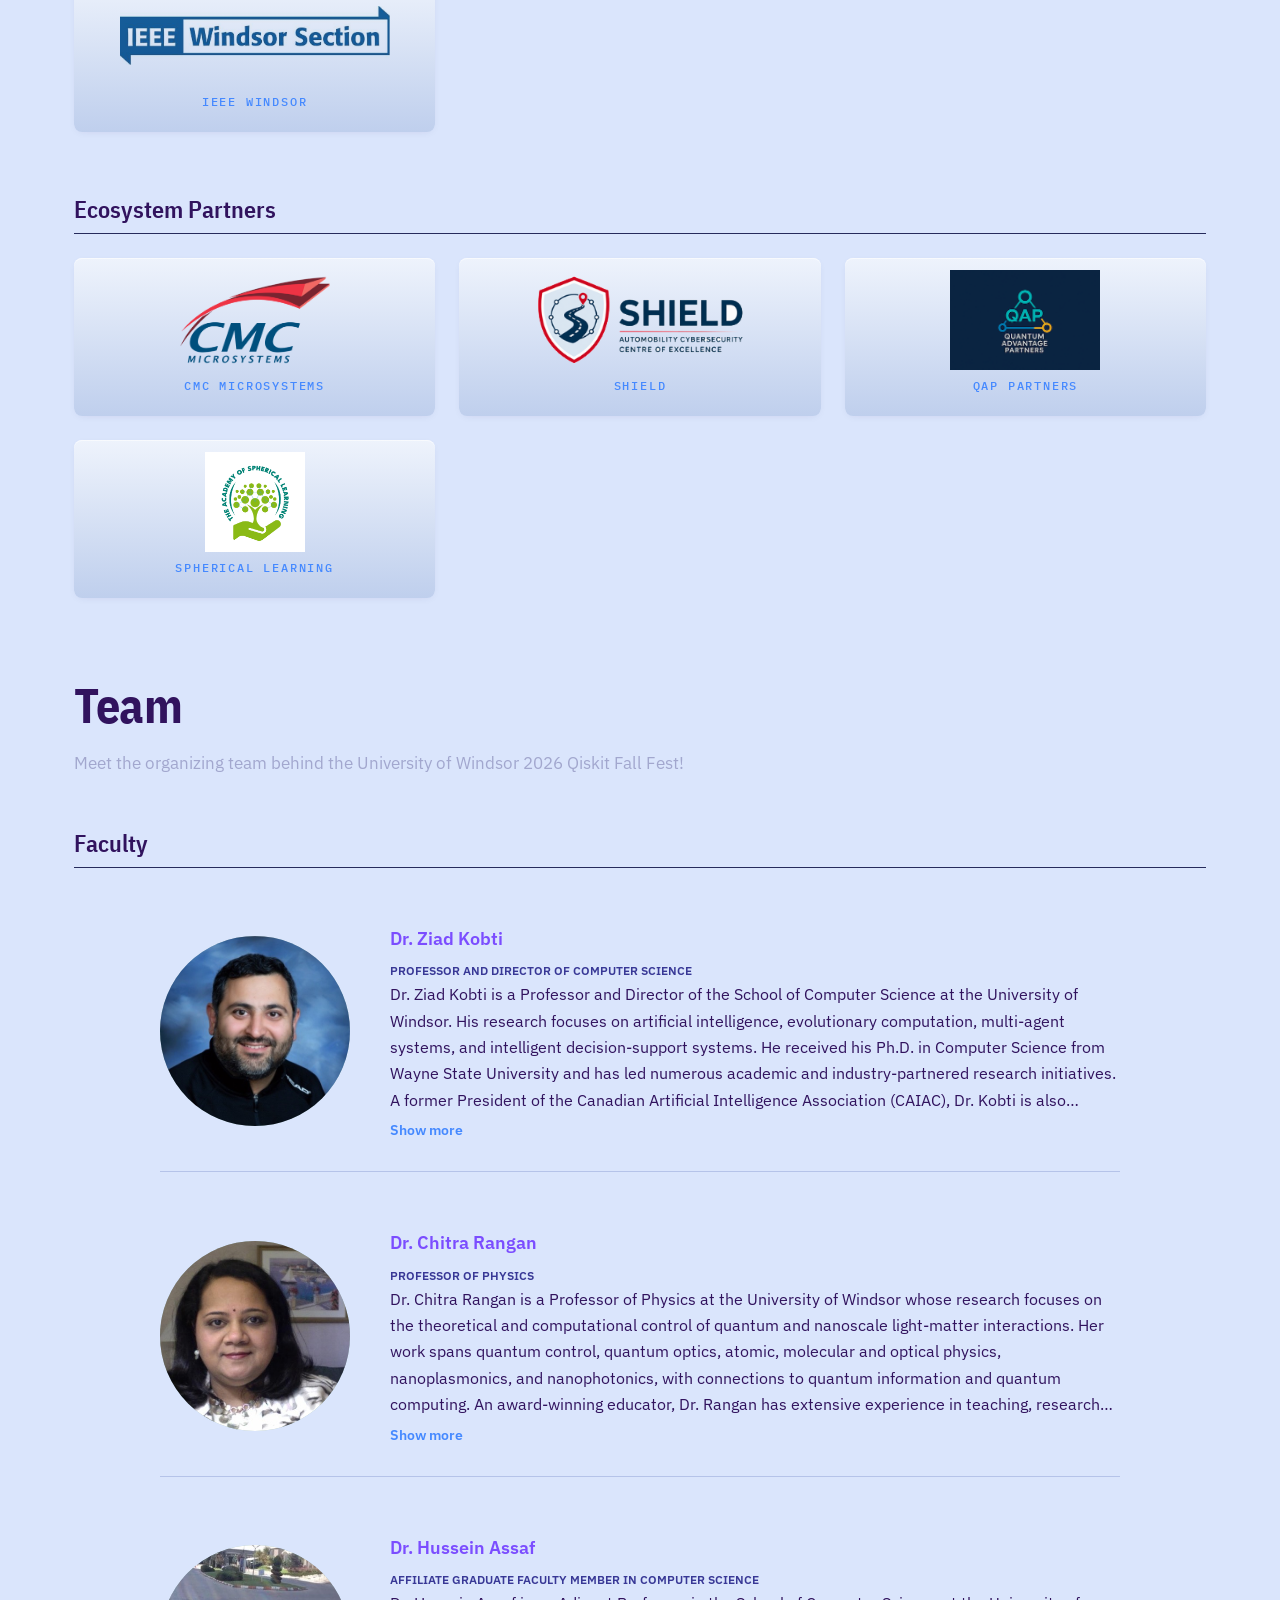
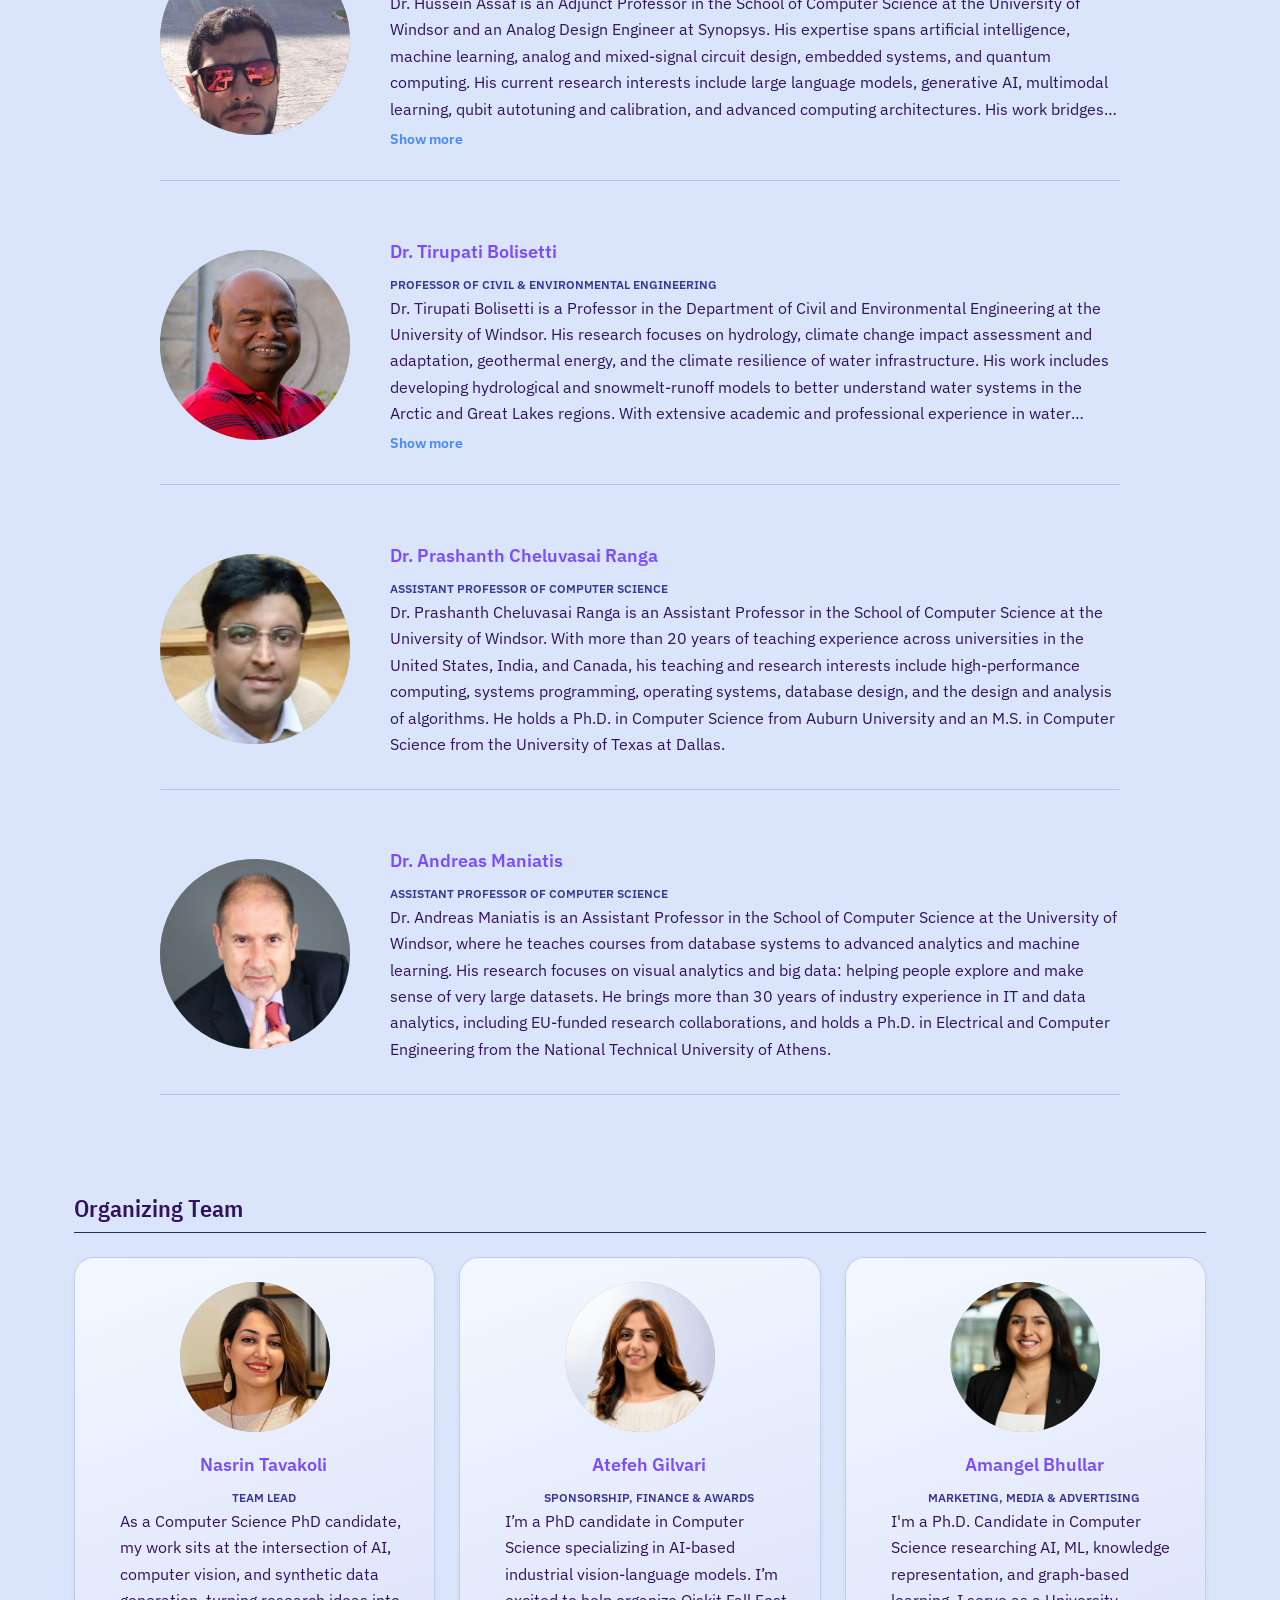
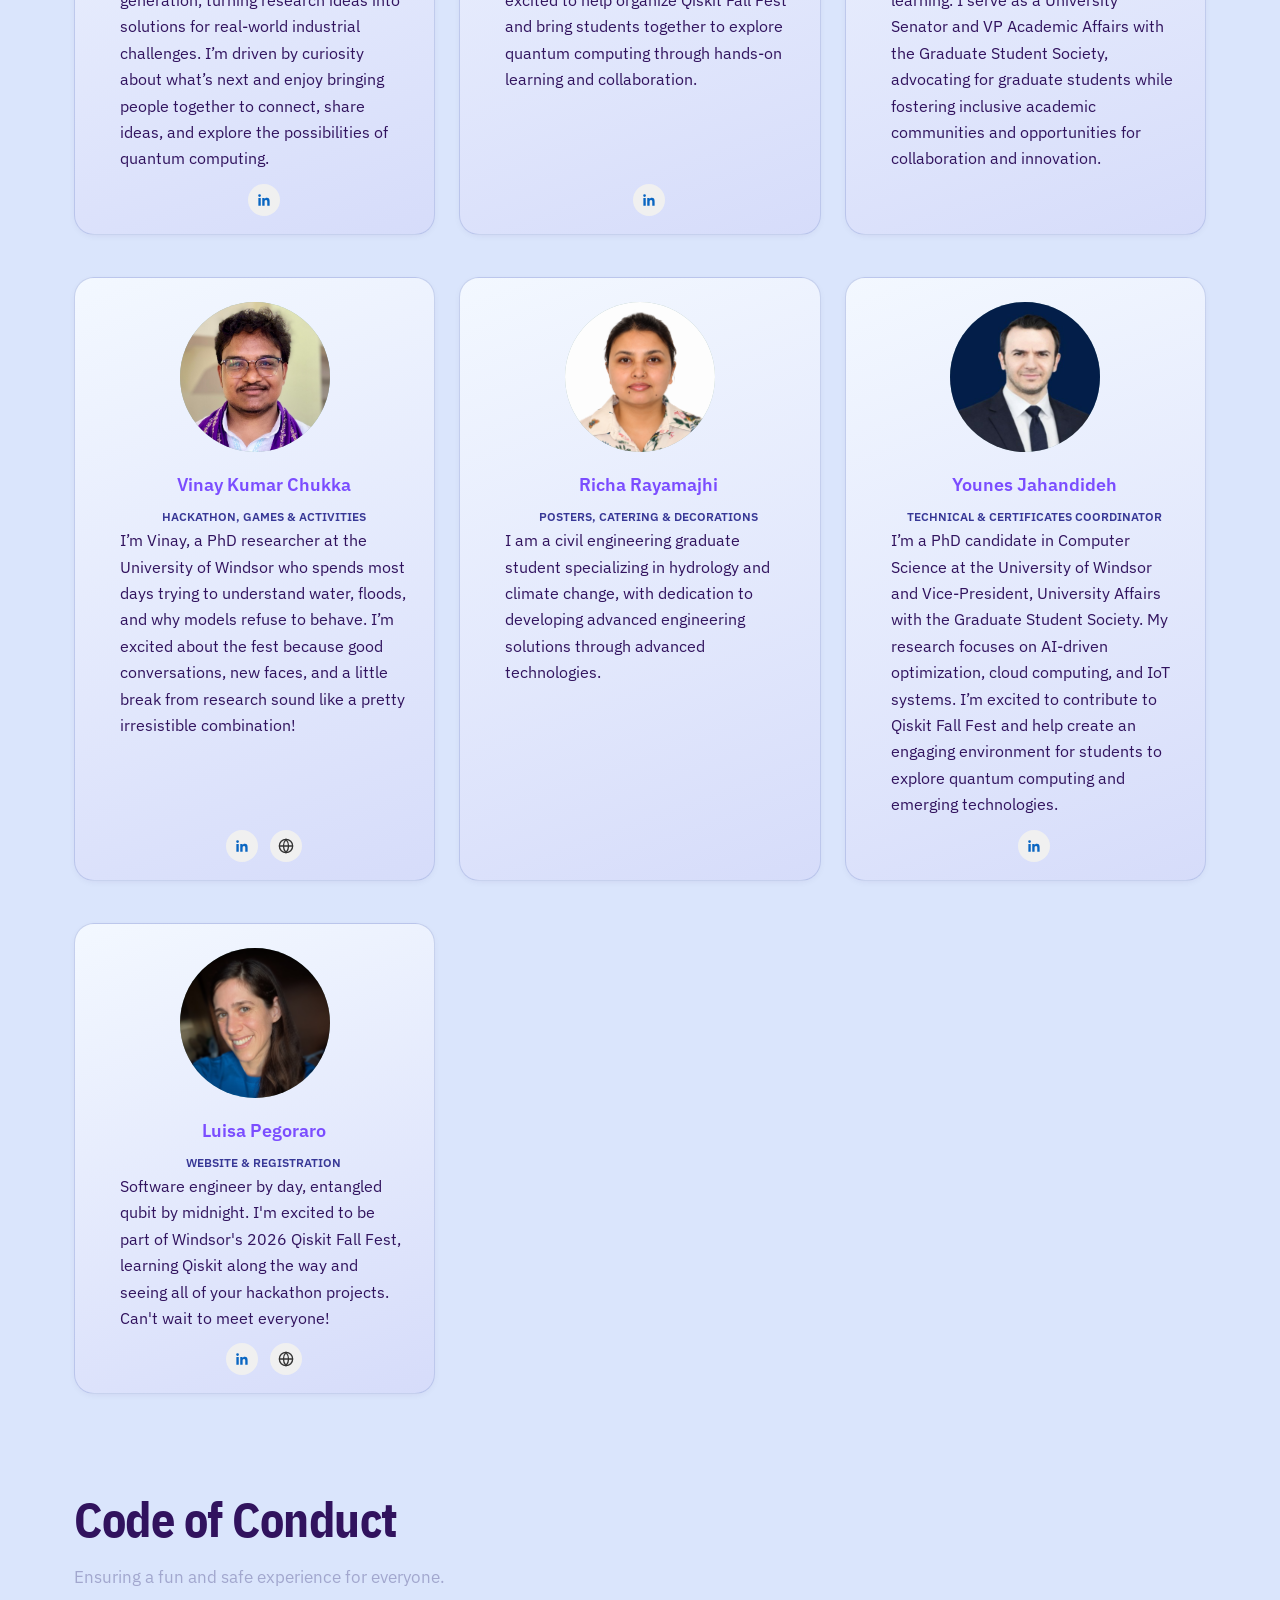
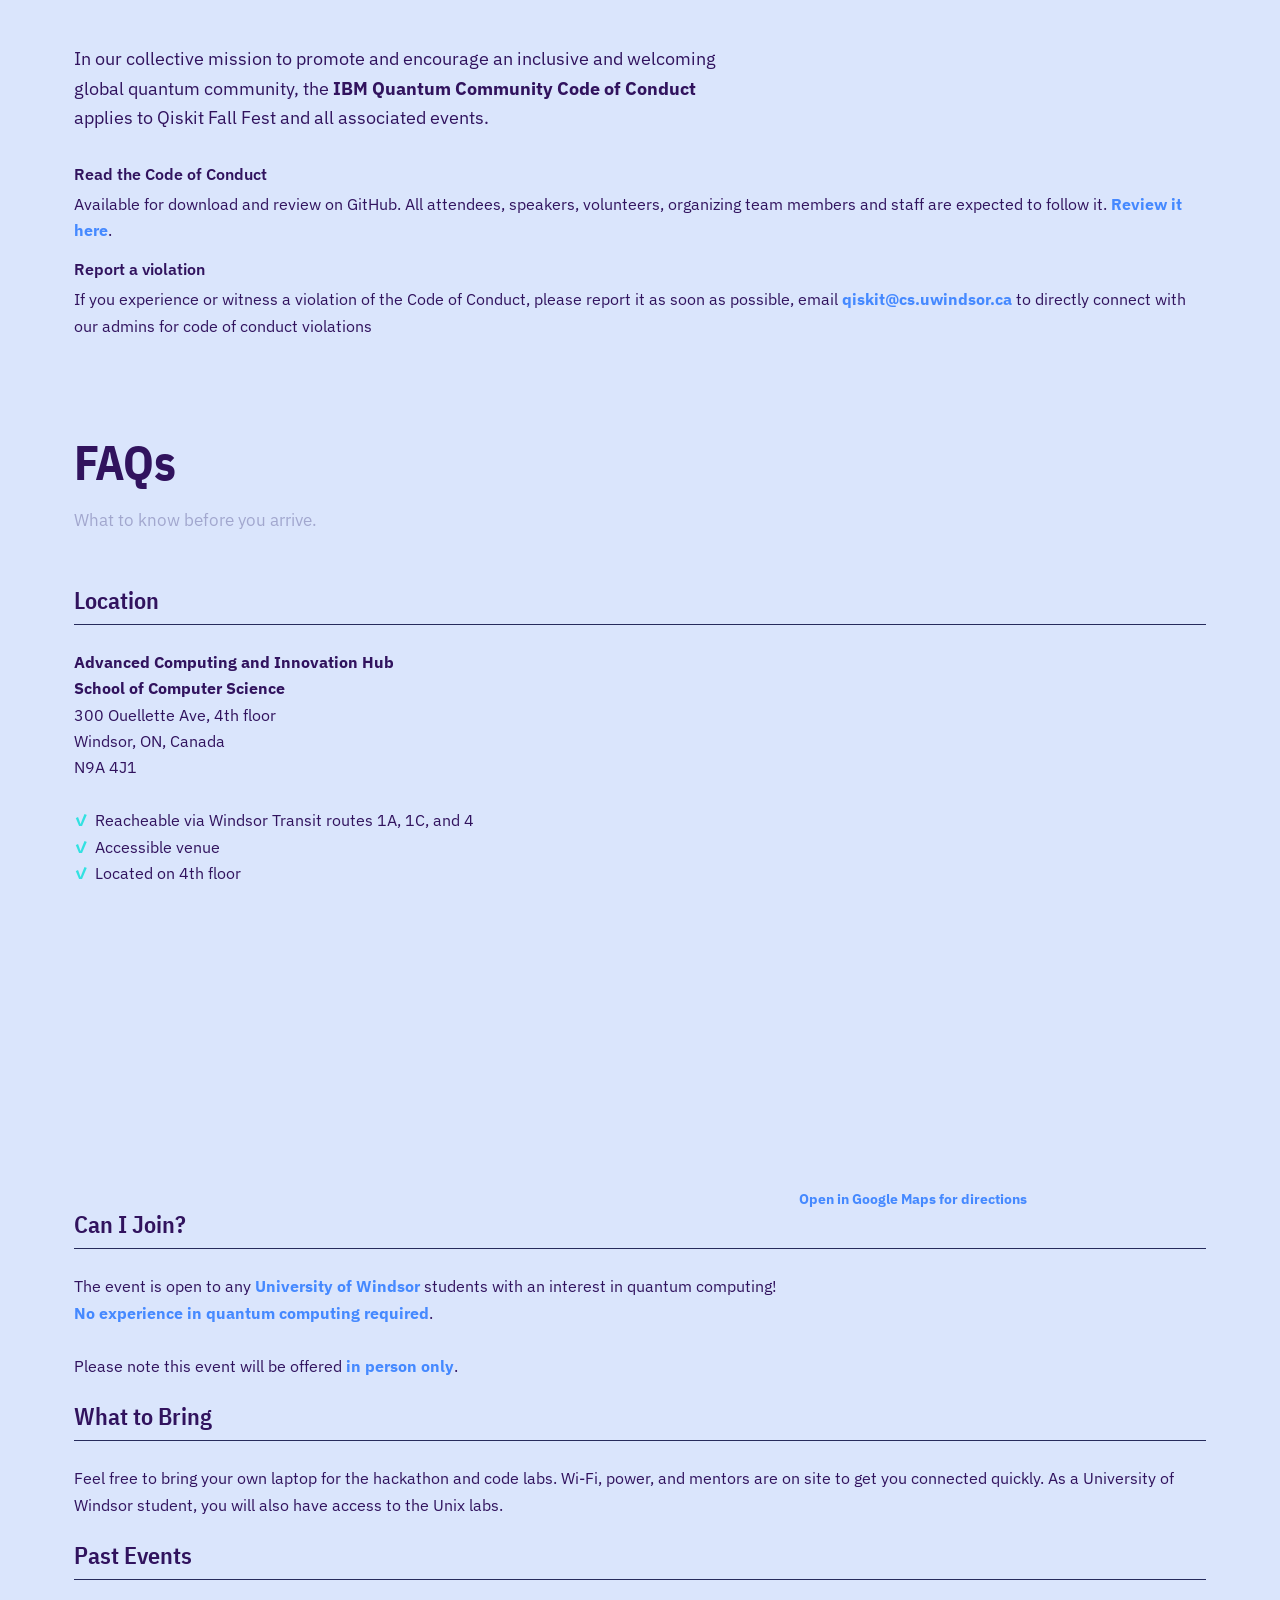
==== commit 7737fb1c: "[isa] added claudio" ====
--- a/index.html
+++ b/index.html
@@ -897,6 +897,50 @@
                 </div>
               </div>
             </div>
+            <div class="team-member">
+              <div class="team-member-photo-2">
+                <img src="assets/team/claudio.jpg" alt="" />
+              </div>
+              <div class="team-member-text">
+                <div class="team-member-name">Cláudio Verani</div>
+                <div class="team-member-position">
+                  Dean of Science, University of Windsor
+                </div>
+                <button
+                  class="bio-more"
+                  type="button"
+                  popovertarget="claudio-bio"
+                >
+                  more
+                </button>
+                <div class="bio-popup" id="claudio-bio" popover>
+                  <strong>Prof. Cláudio Verani </strong>
+                  <p>
+                    Cláudio has spent the last 20+ years conducting research in
+                    physical-inorganic chemistry, on topics that include
+                    electron transport control in soft materials for molecular
+                    electronics, catalysts for renewable fuels, and drug
+                    development. At the University of Windsor since 2024, he
+                    continues his (now) NSERC-funded research on responsive soft
+                    materials and has started a new program aiming at the
+                    photo-addressability of the qubit, which allows bypassing
+                    the constraints of spin‑based magnetic control and leads to
+                    new molecular materials for quantum computing. He serves as
+                    the dean of the Faculty of Science, where he focuses on an
+                    integrated approach between teaching, research, discovery,
+                    and entrepreneurship.
+                  </p>
+                  <button
+                    class="bio-more"
+                    type="button"
+                    popovertarget="claudio-bio"
+                    popovertargetaction="hide"
+                  >
+                    close
+                  </button>
+                </div>
+              </div>
+            </div>
           </ul>
           <h3 class="sub-head" id="speakers-main" style="margin-top: 64px">
             Featured Speakers
--- a/style.css
+++ b/style.css
@@ -1331,6 +1331,33 @@
 .team-member-photo-2 img[src*="adam"] {
   object-position: center top;
 }
+.team-member-photo-2 img[src*="claudio"] {
+  transform: scale(1.18);
+  transform-origin: 50% 30%;
+}
+#speakers .panelists {
+  display: flex;
+  flex-wrap: wrap;
+  justify-content: center;
+  gap: 24px;
+}
+
+#speakers .panelists .team-member {
+  flex: 0 1 calc((100% - 48px) / 3);
+}
+
+@media (max-width: 760px) {
+  #speakers .panelists .team-member {
+    flex-basis: calc((100% - 24px) / 2);
+  }
+}
+
+@media (max-width: 430px) {
+  #speakers .panelists .team-member {
+    flex-basis: 100%;
+  }
+}
+
 .sponsor-logo img[src*="ieee"] {
   mix-blend-mode: multiply;
   max-width: 80%;
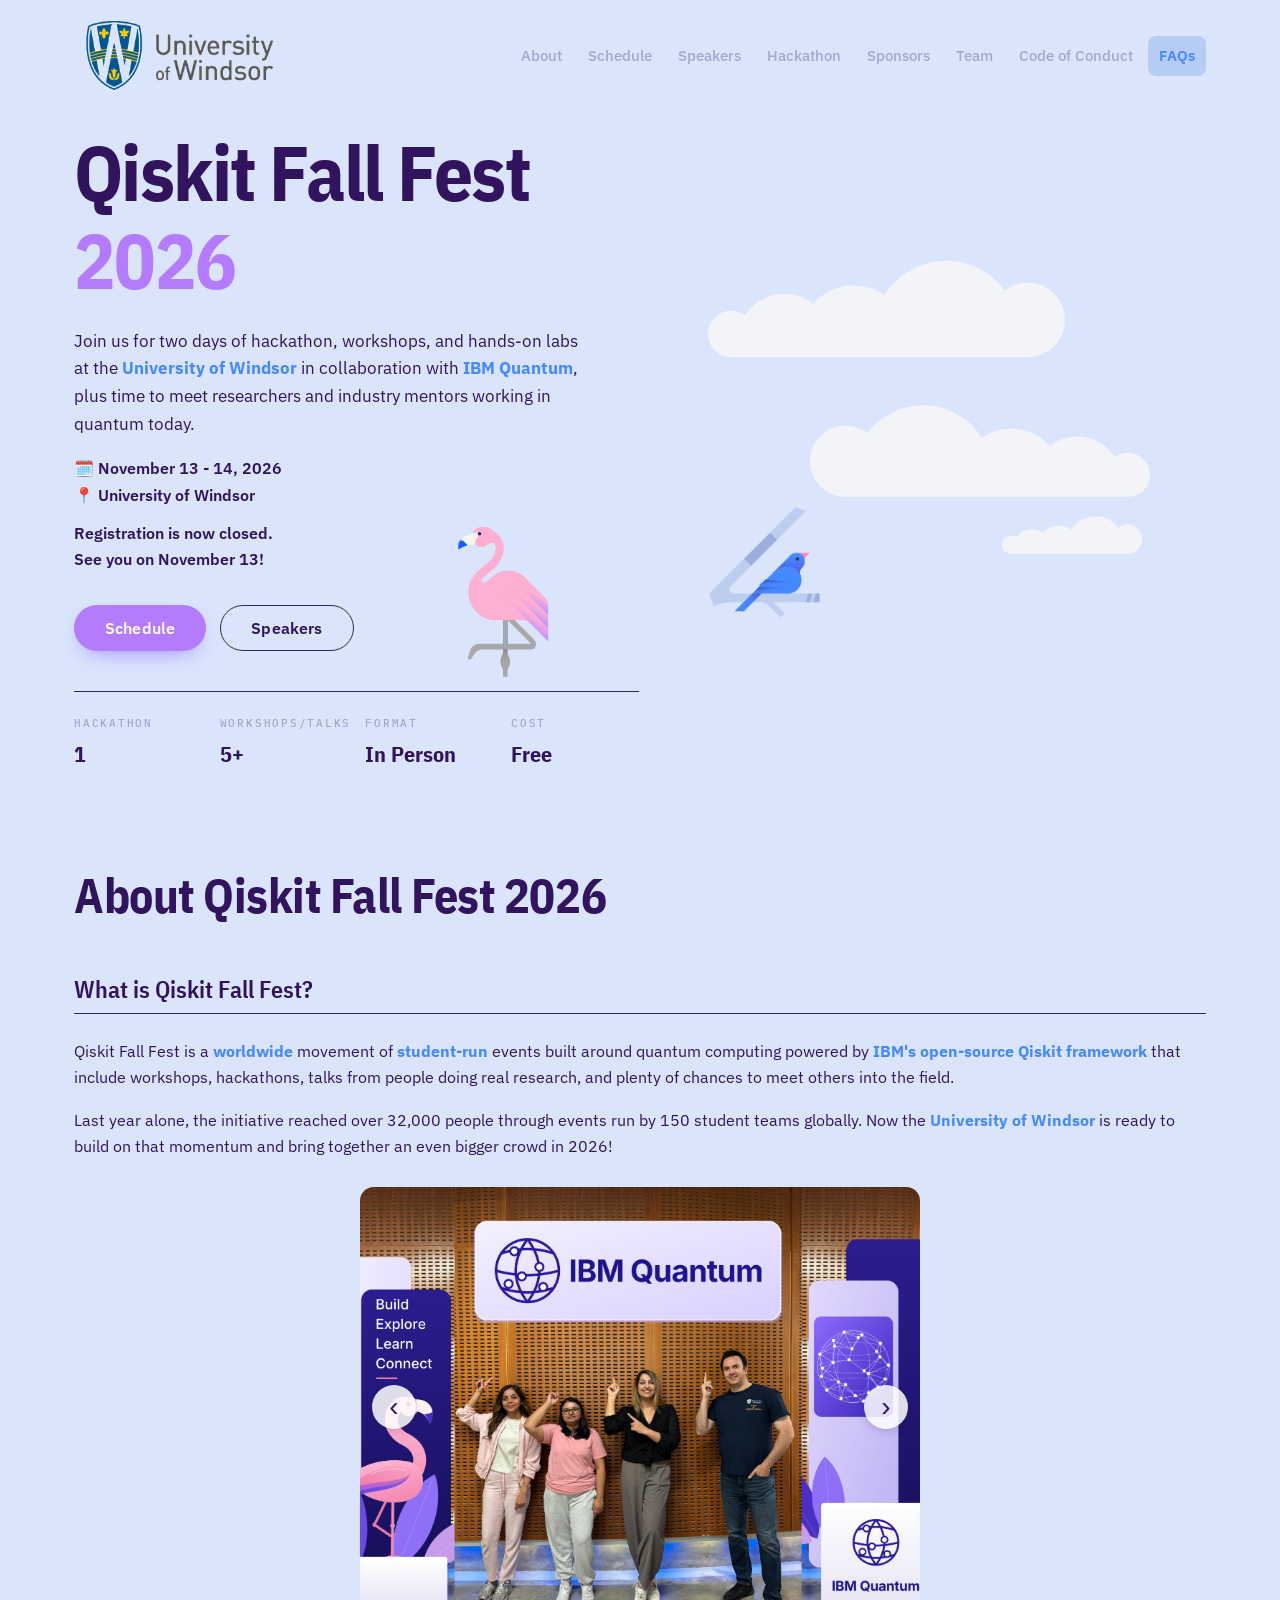
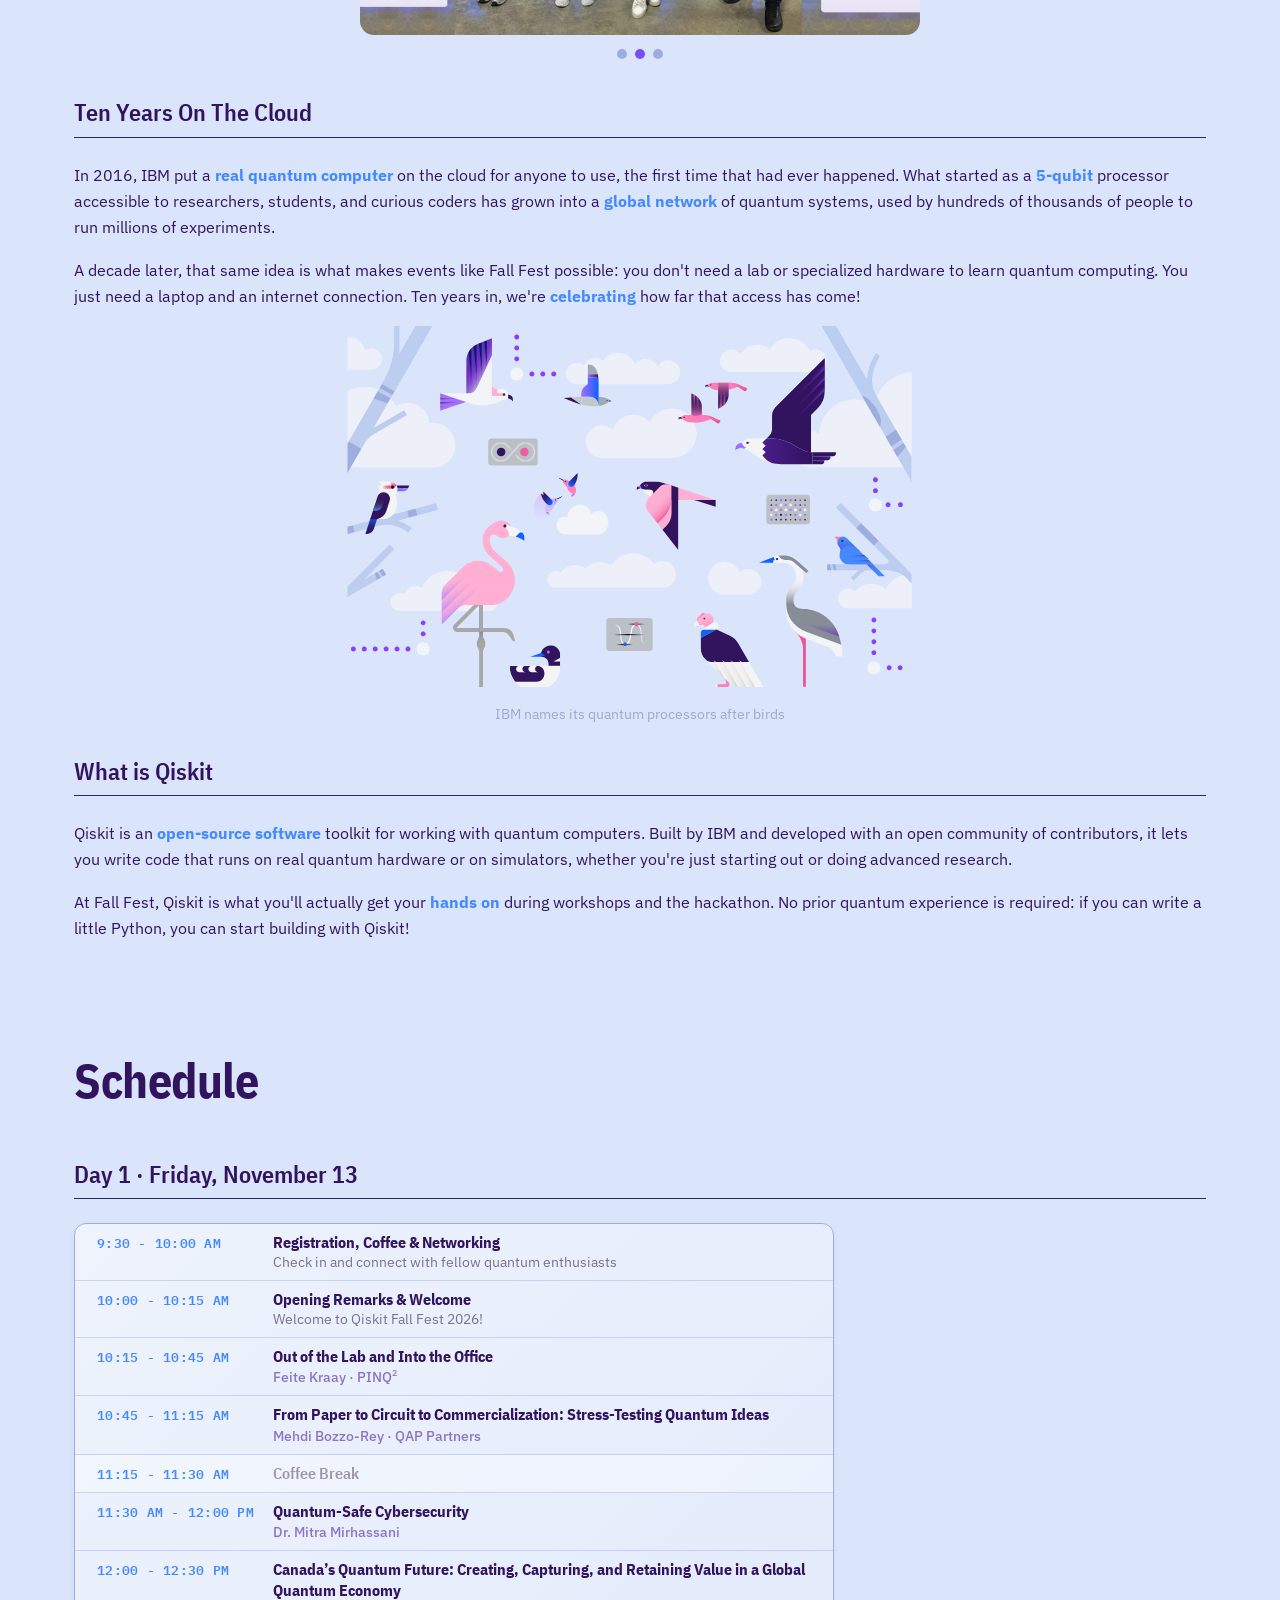
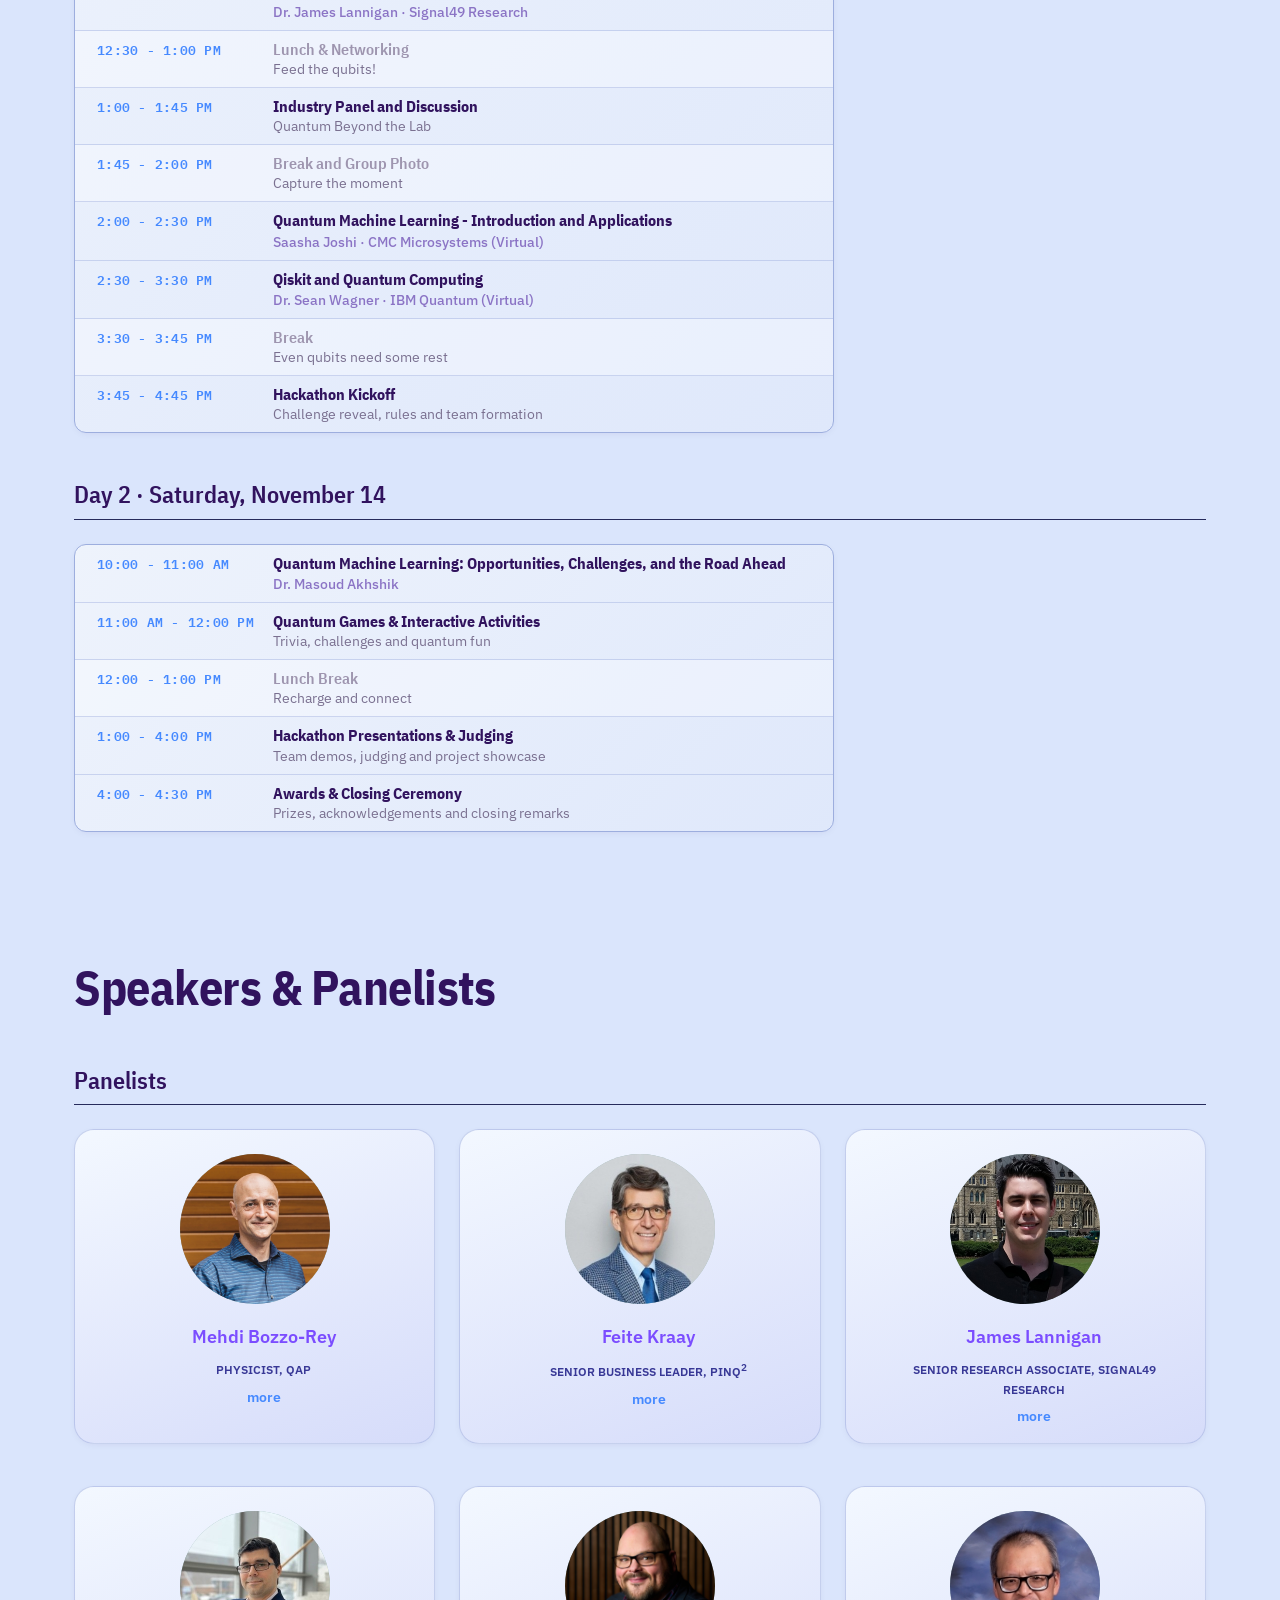
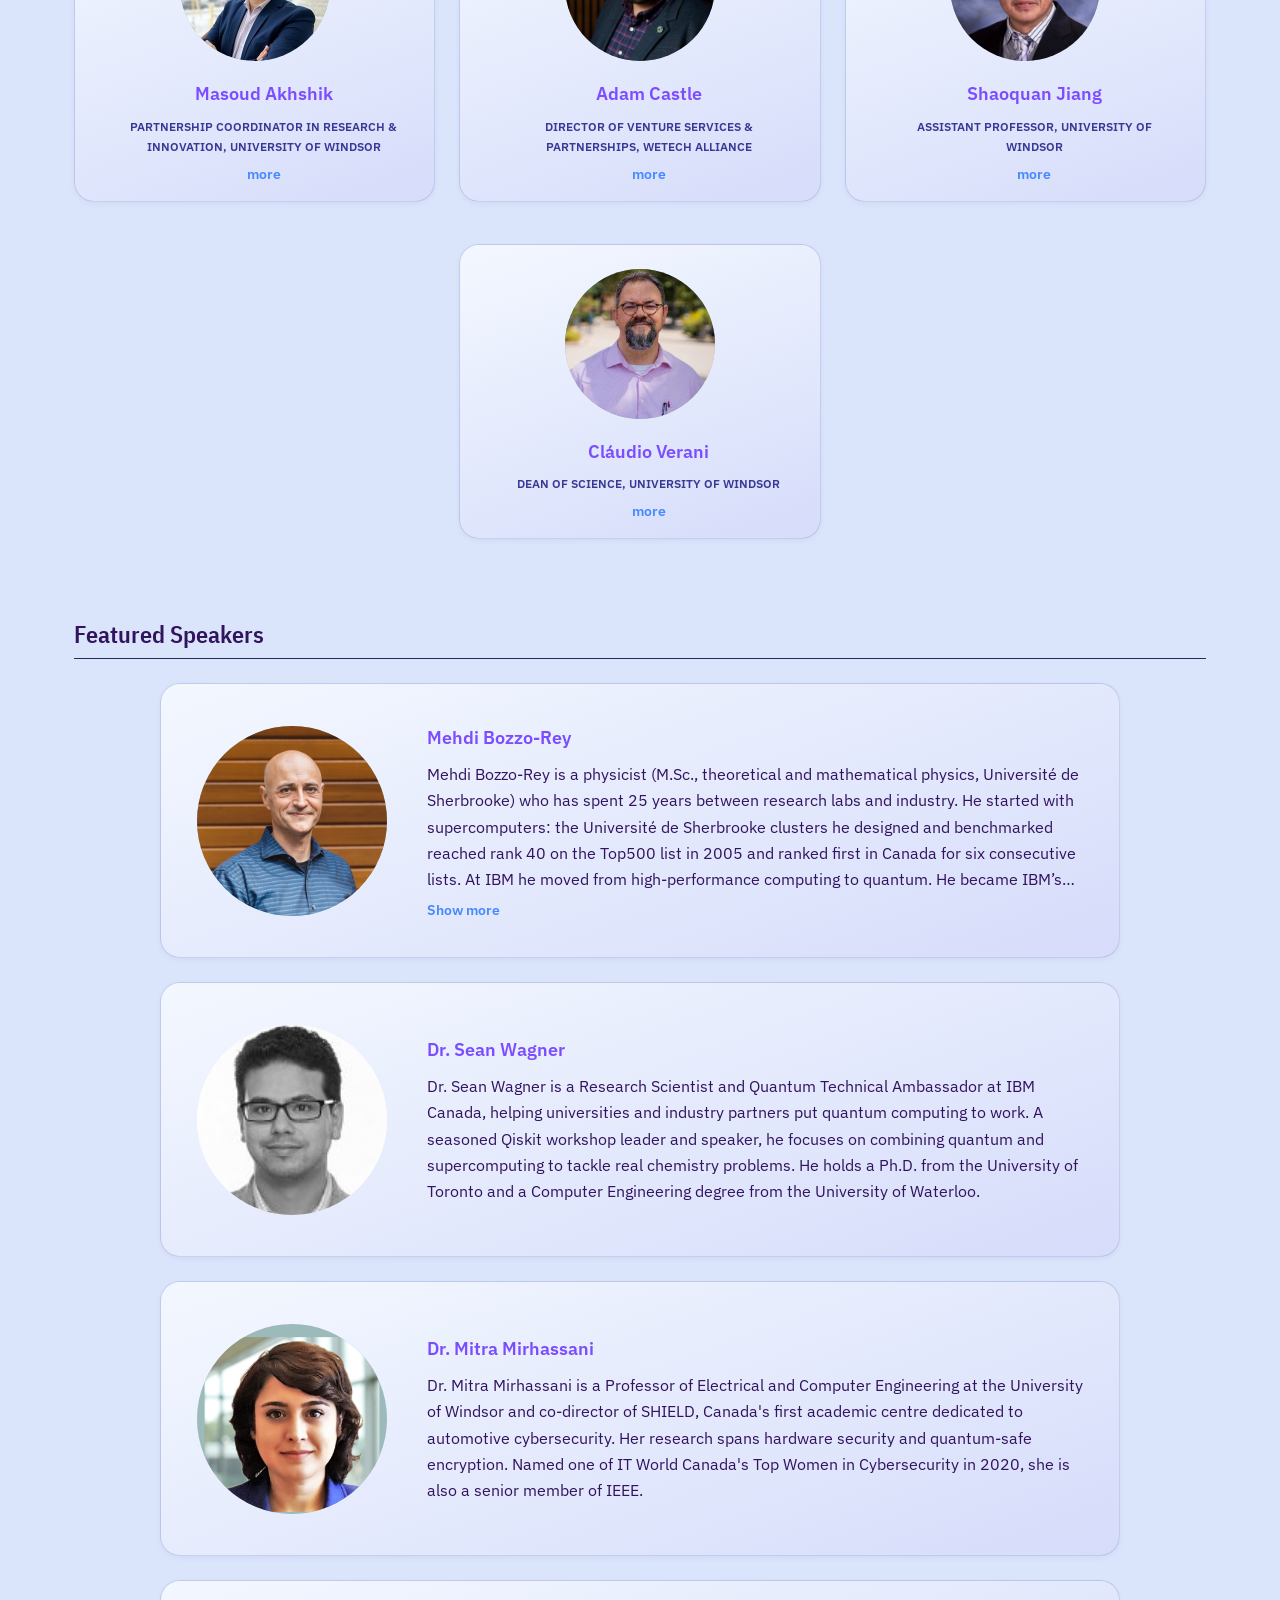
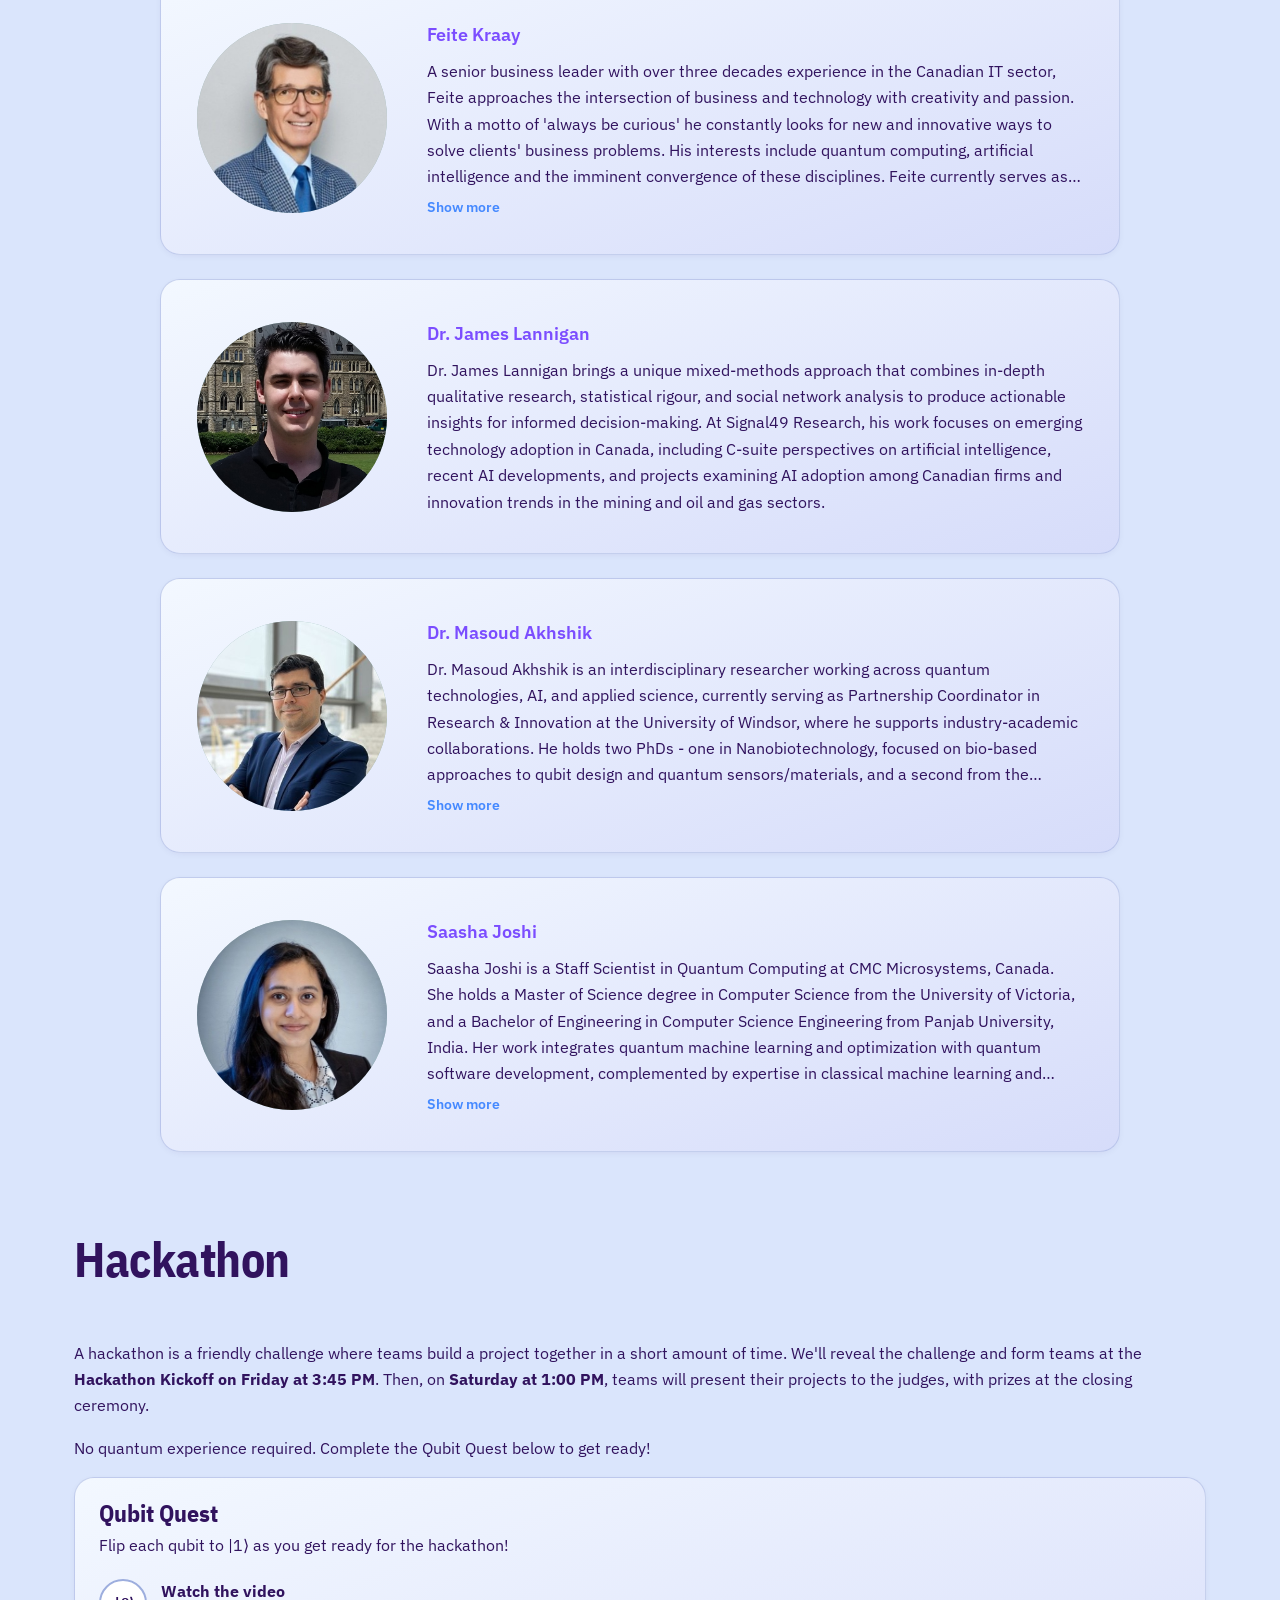
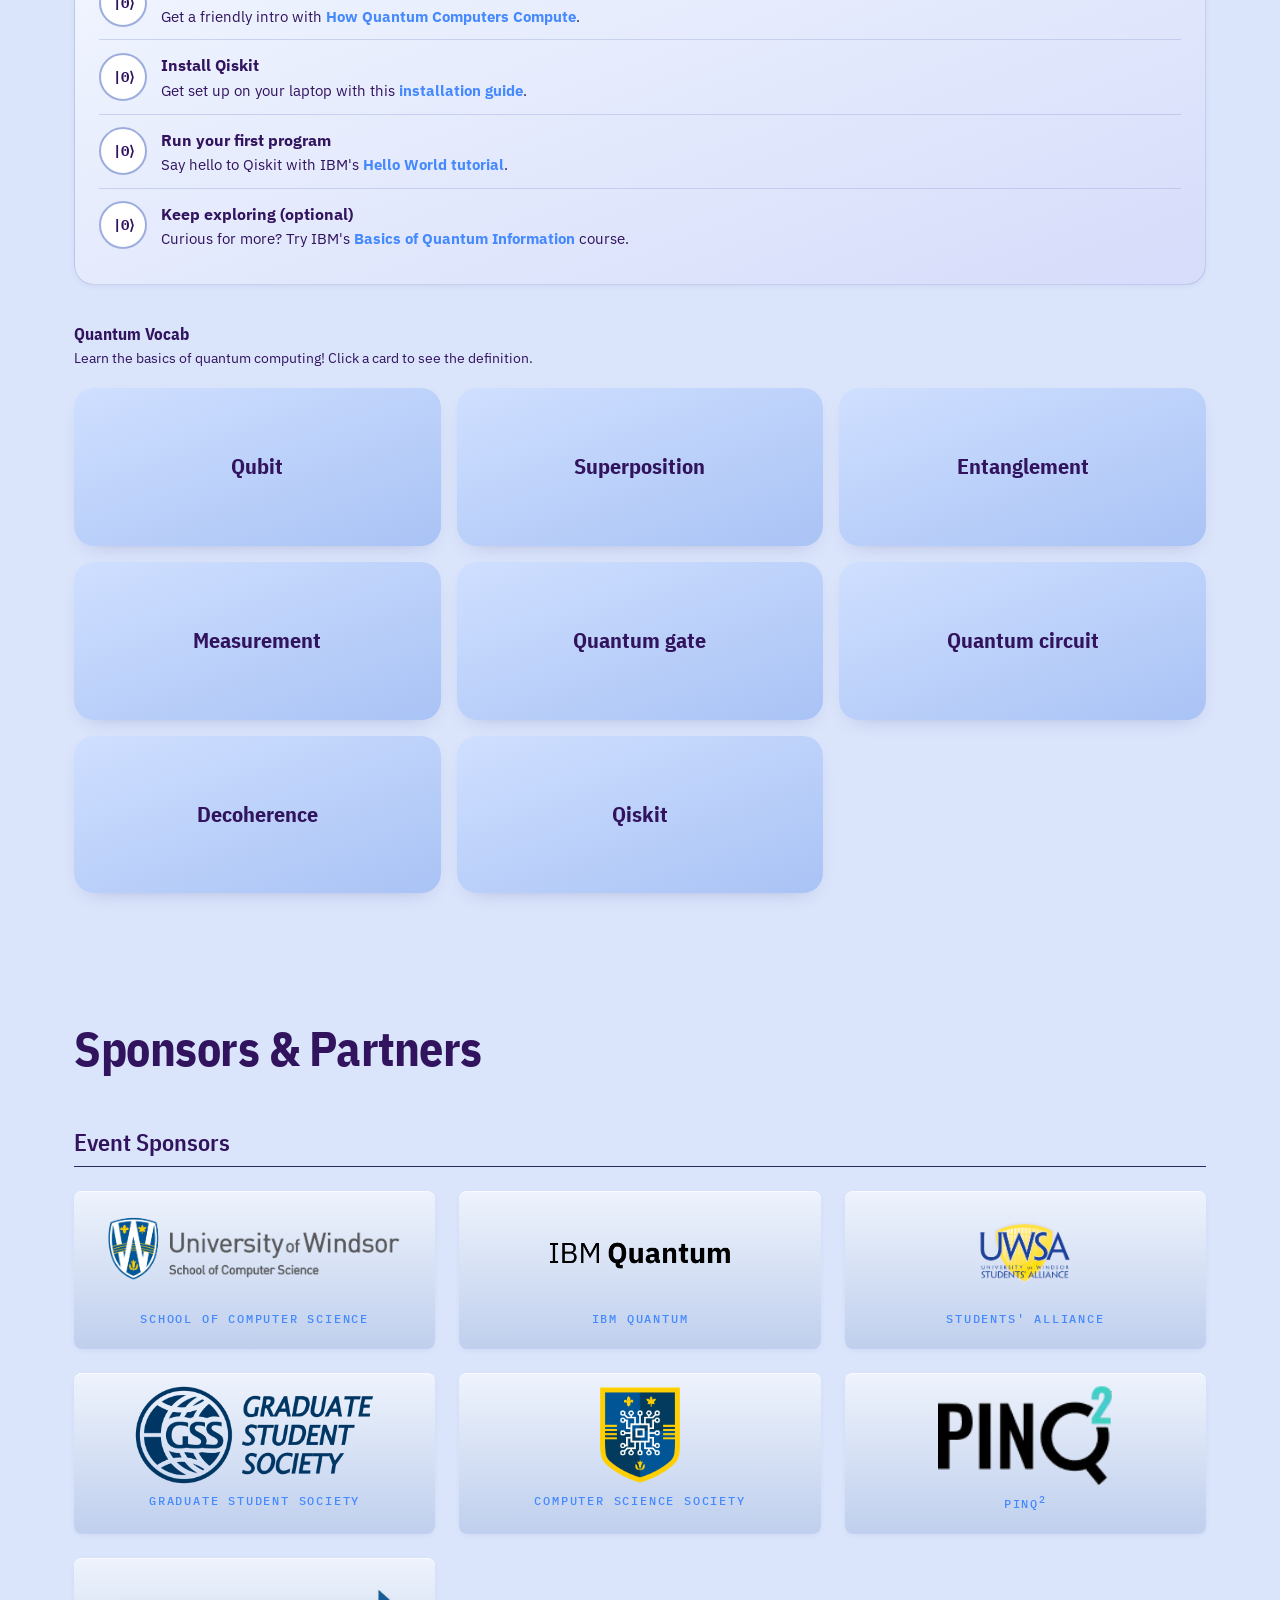
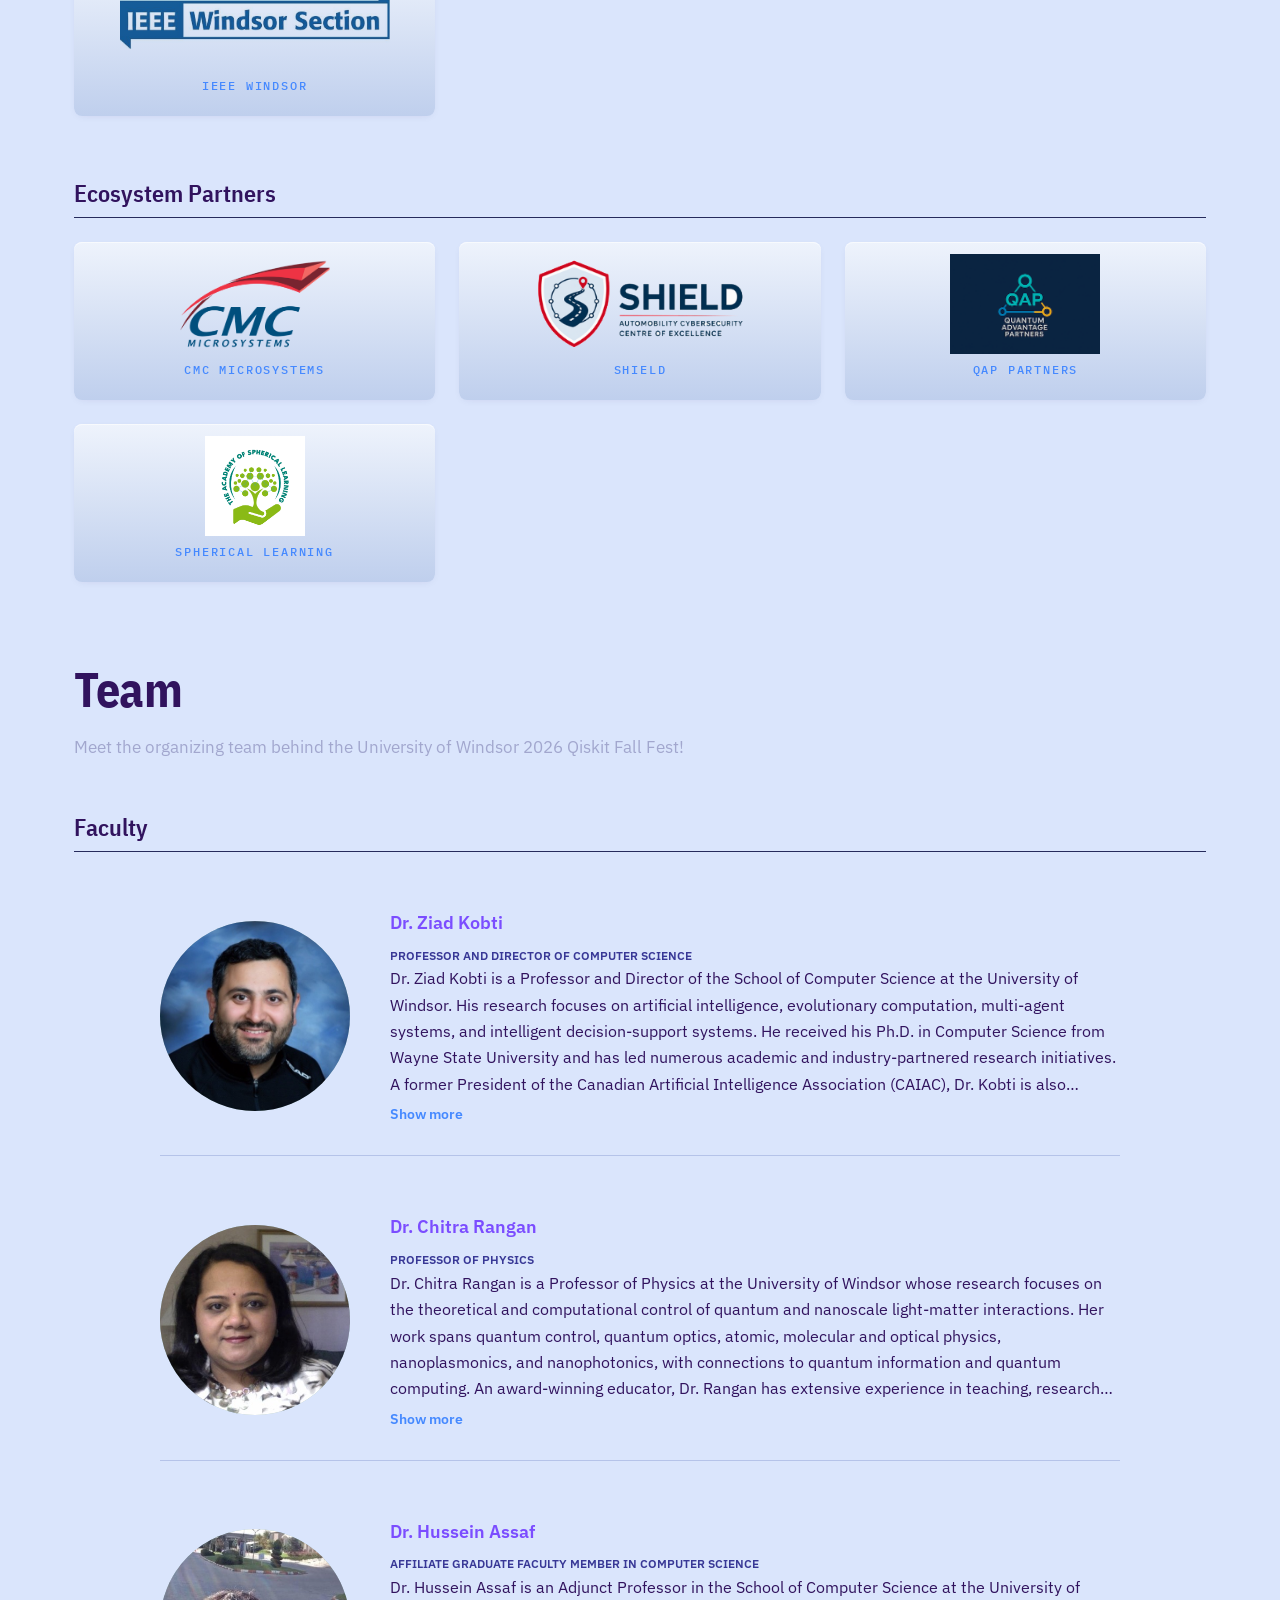
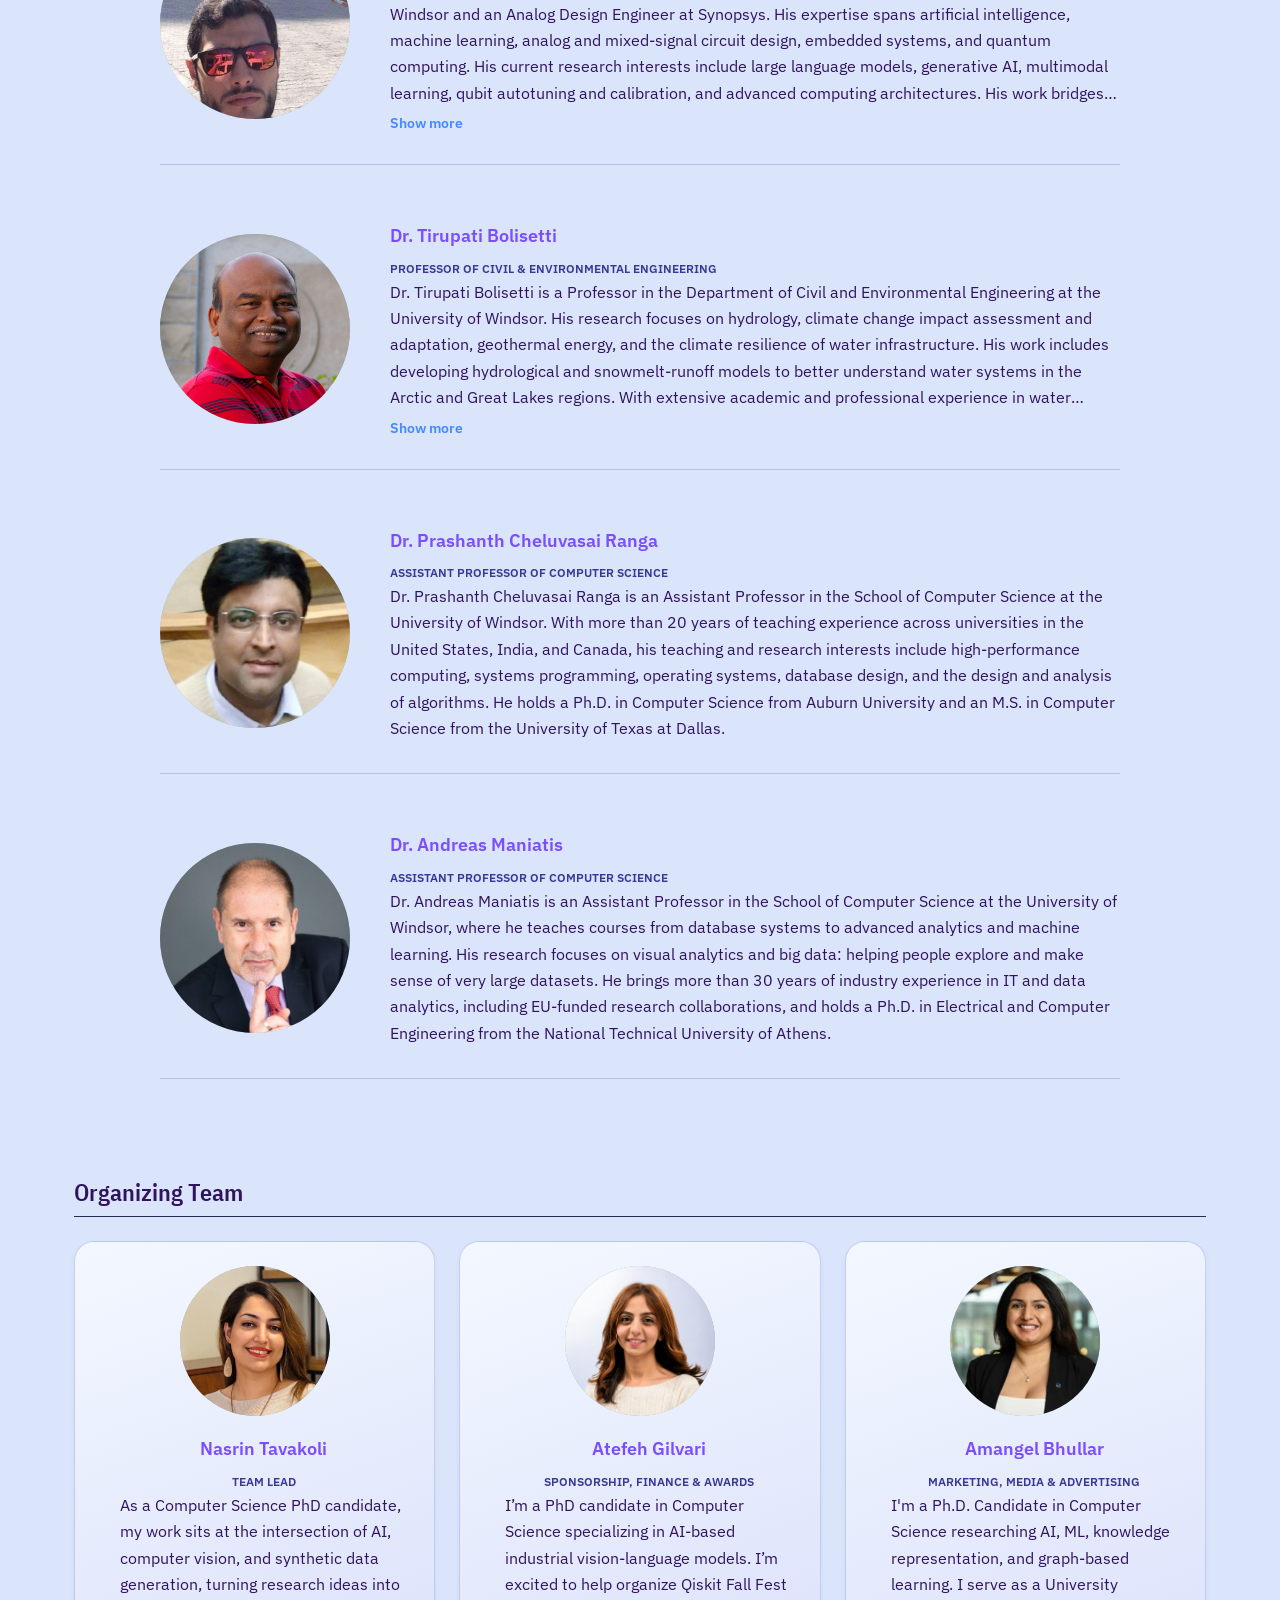
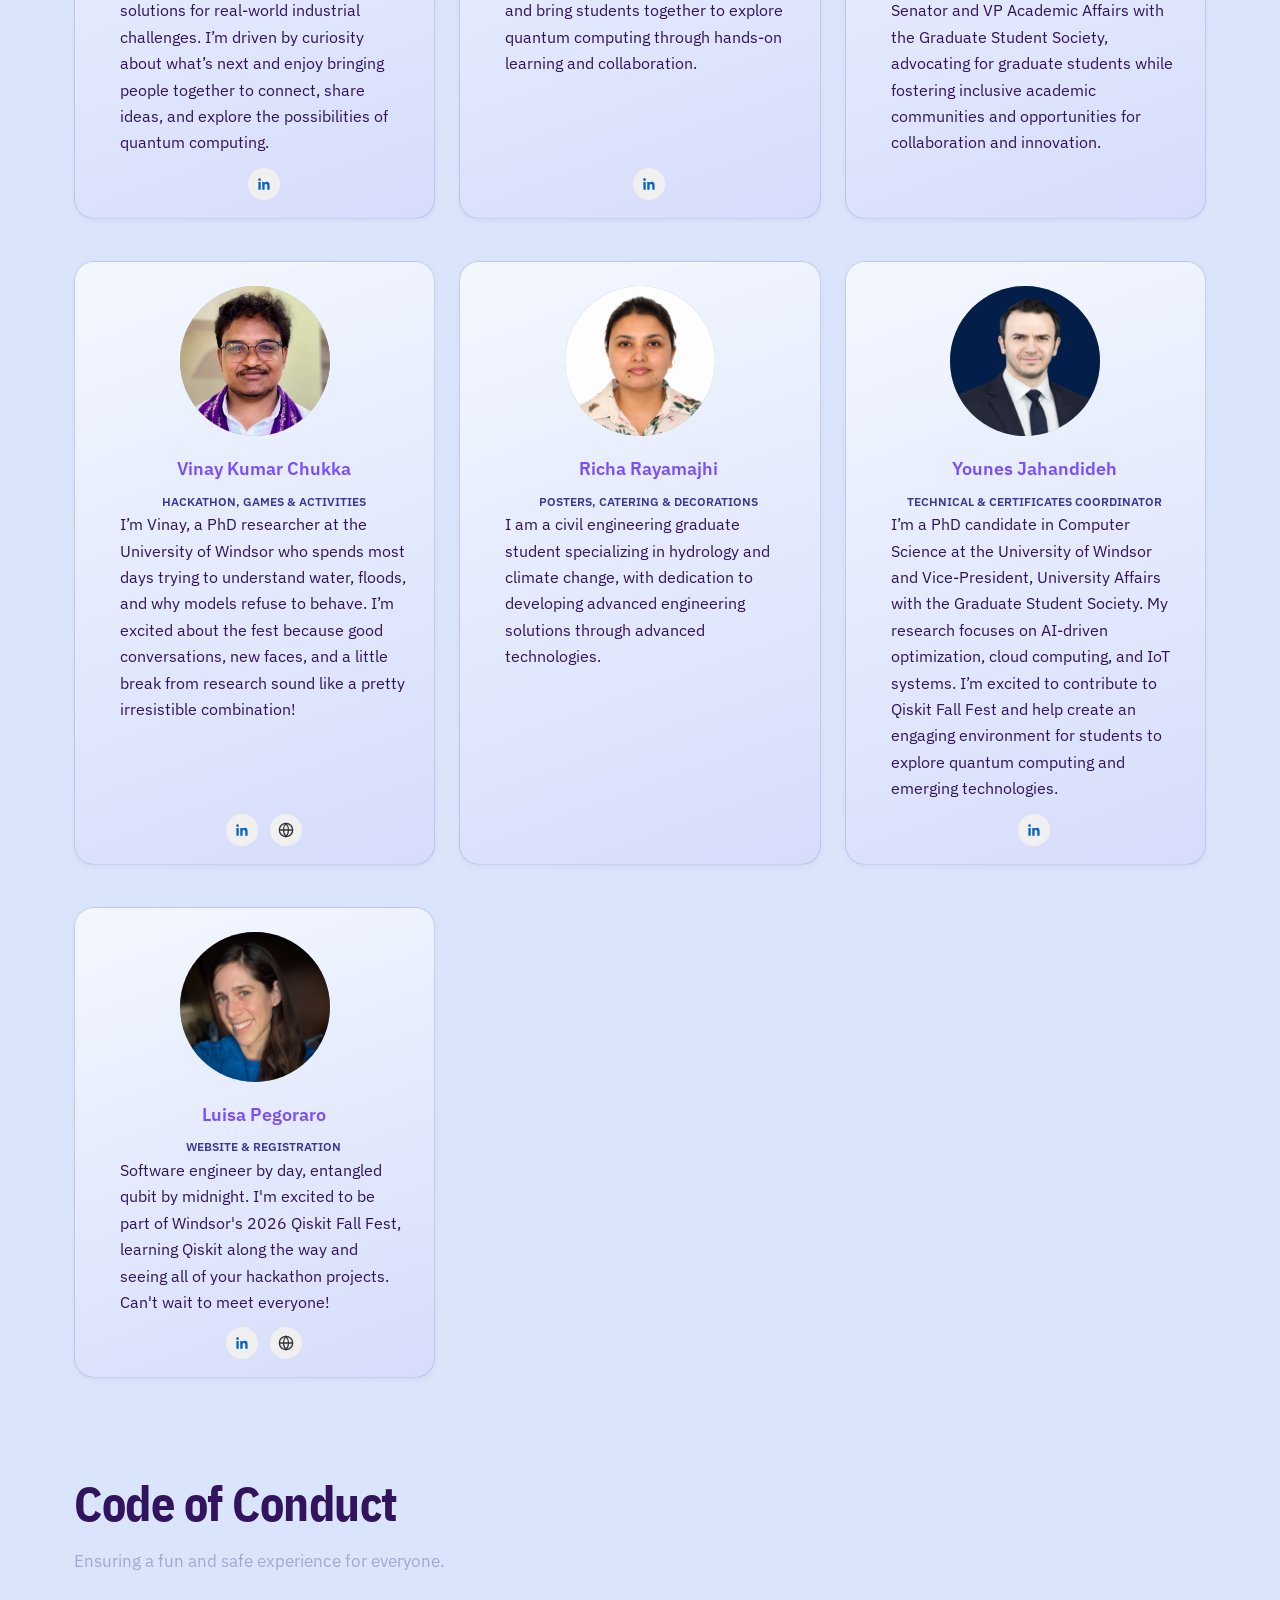
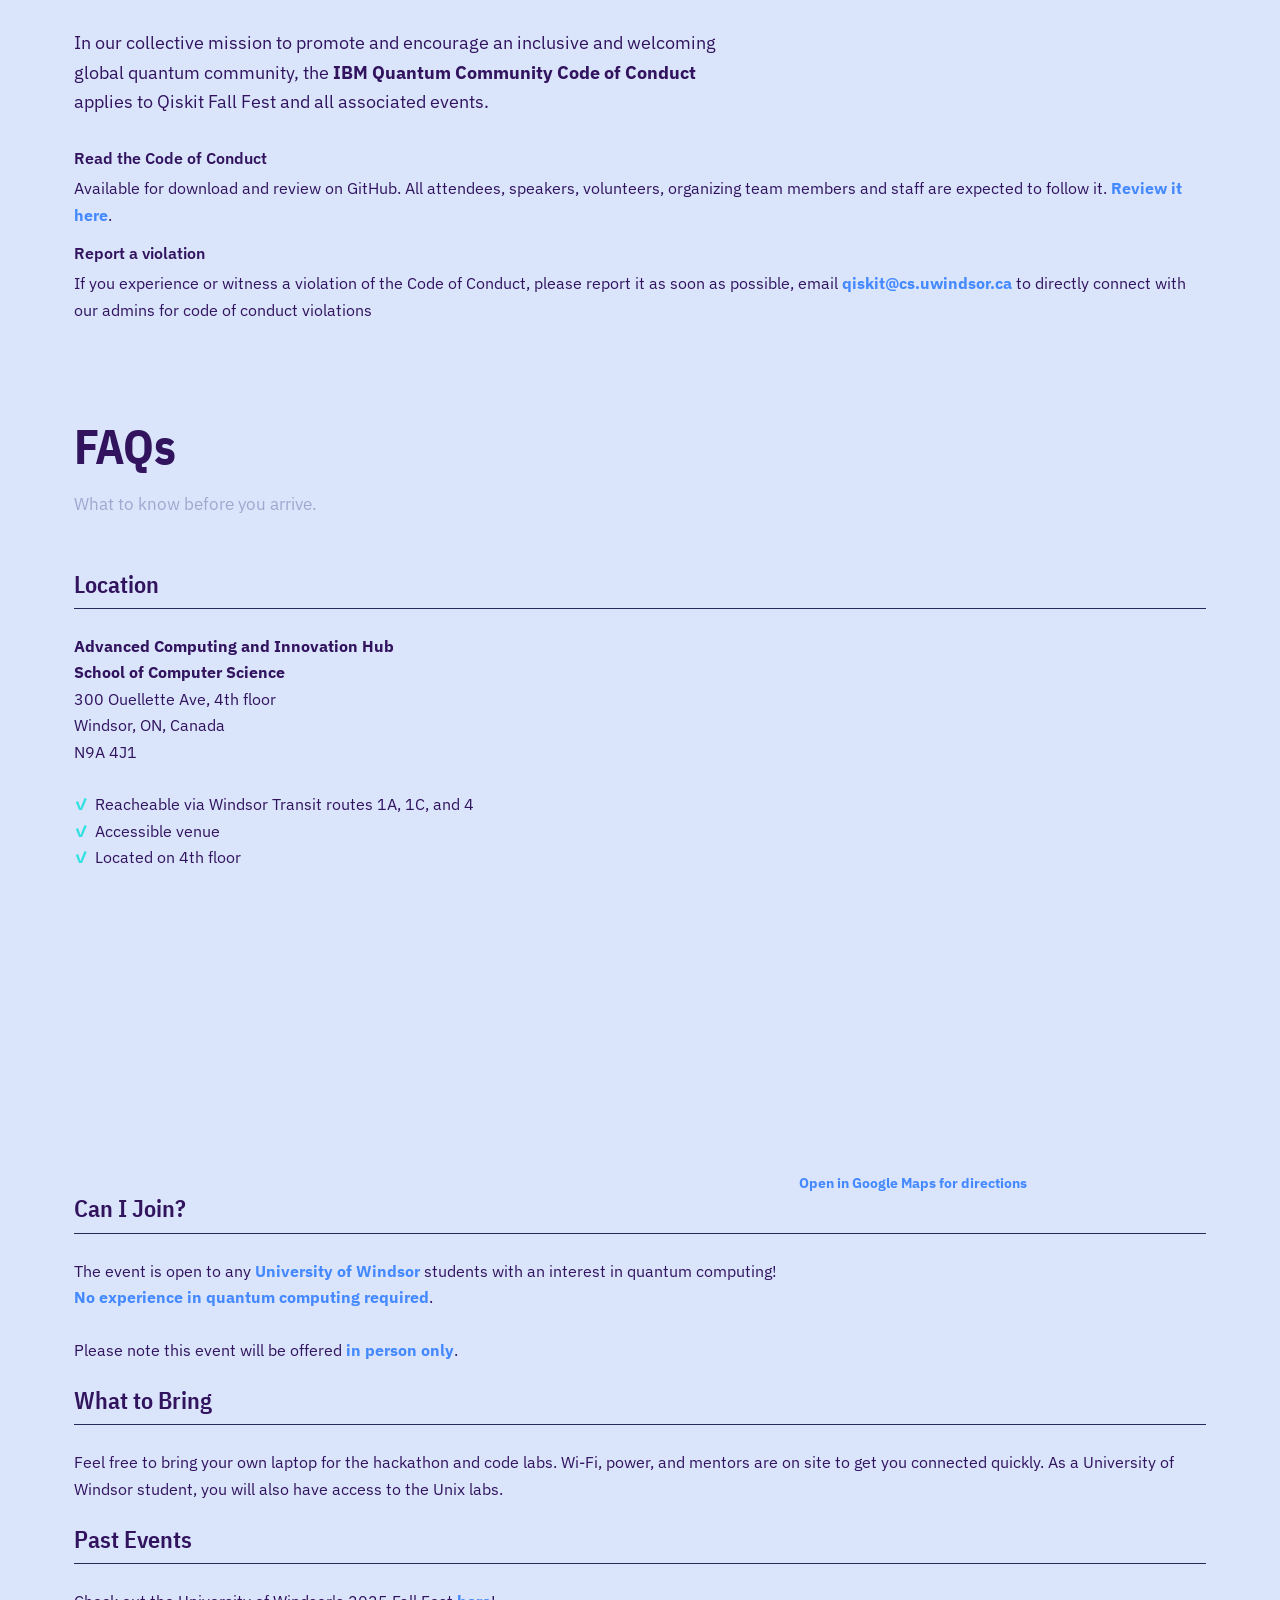
==== commit 6523be5e: "[isa] updated hero" ====
--- a/index.html
+++ b/index.html
@@ -308,19 +308,12 @@
               </div> -->
             </div>
             <div class="hero-register-list">
-              SIGN UP TODAY!
-              <br />Registration closes Friday, November 6
+              Registration is now closed. <br />See you on November 13!
             </div>
 
             <div class="hero-actions">
-              <a
-                class="btn btn-primary btn-lg"
-                href="https://forms.cloud.microsoft/r/B0ecekisX3"
-                target="_blank"
-                rel="noopener noreferrer"
-                >Register</a
-              >
-              <a class="btn btn-ghost btn-lg" href="#schedule">Schedule</a>
+              <a class="btn btn-primary btn-lg" href="#schedule">Schedule</a>
+              <a class="btn btn-ghost btn-lg" href="#speakers">Speakers</a>
             </div>
 
             <dl class="hero-stats">
--- a/style.css
+++ b/style.css
@@ -2607,3 +2607,13 @@
 .bio-popup p {
   margin: 8px 0 0;
 }
+
+.hero-register-list {
+  margin-bottom: 32px;
+}
+
+.hero-register-list {
+  margin-top: 12px;
+  color: var(--indigo);
+  font-size: 16px;
+}
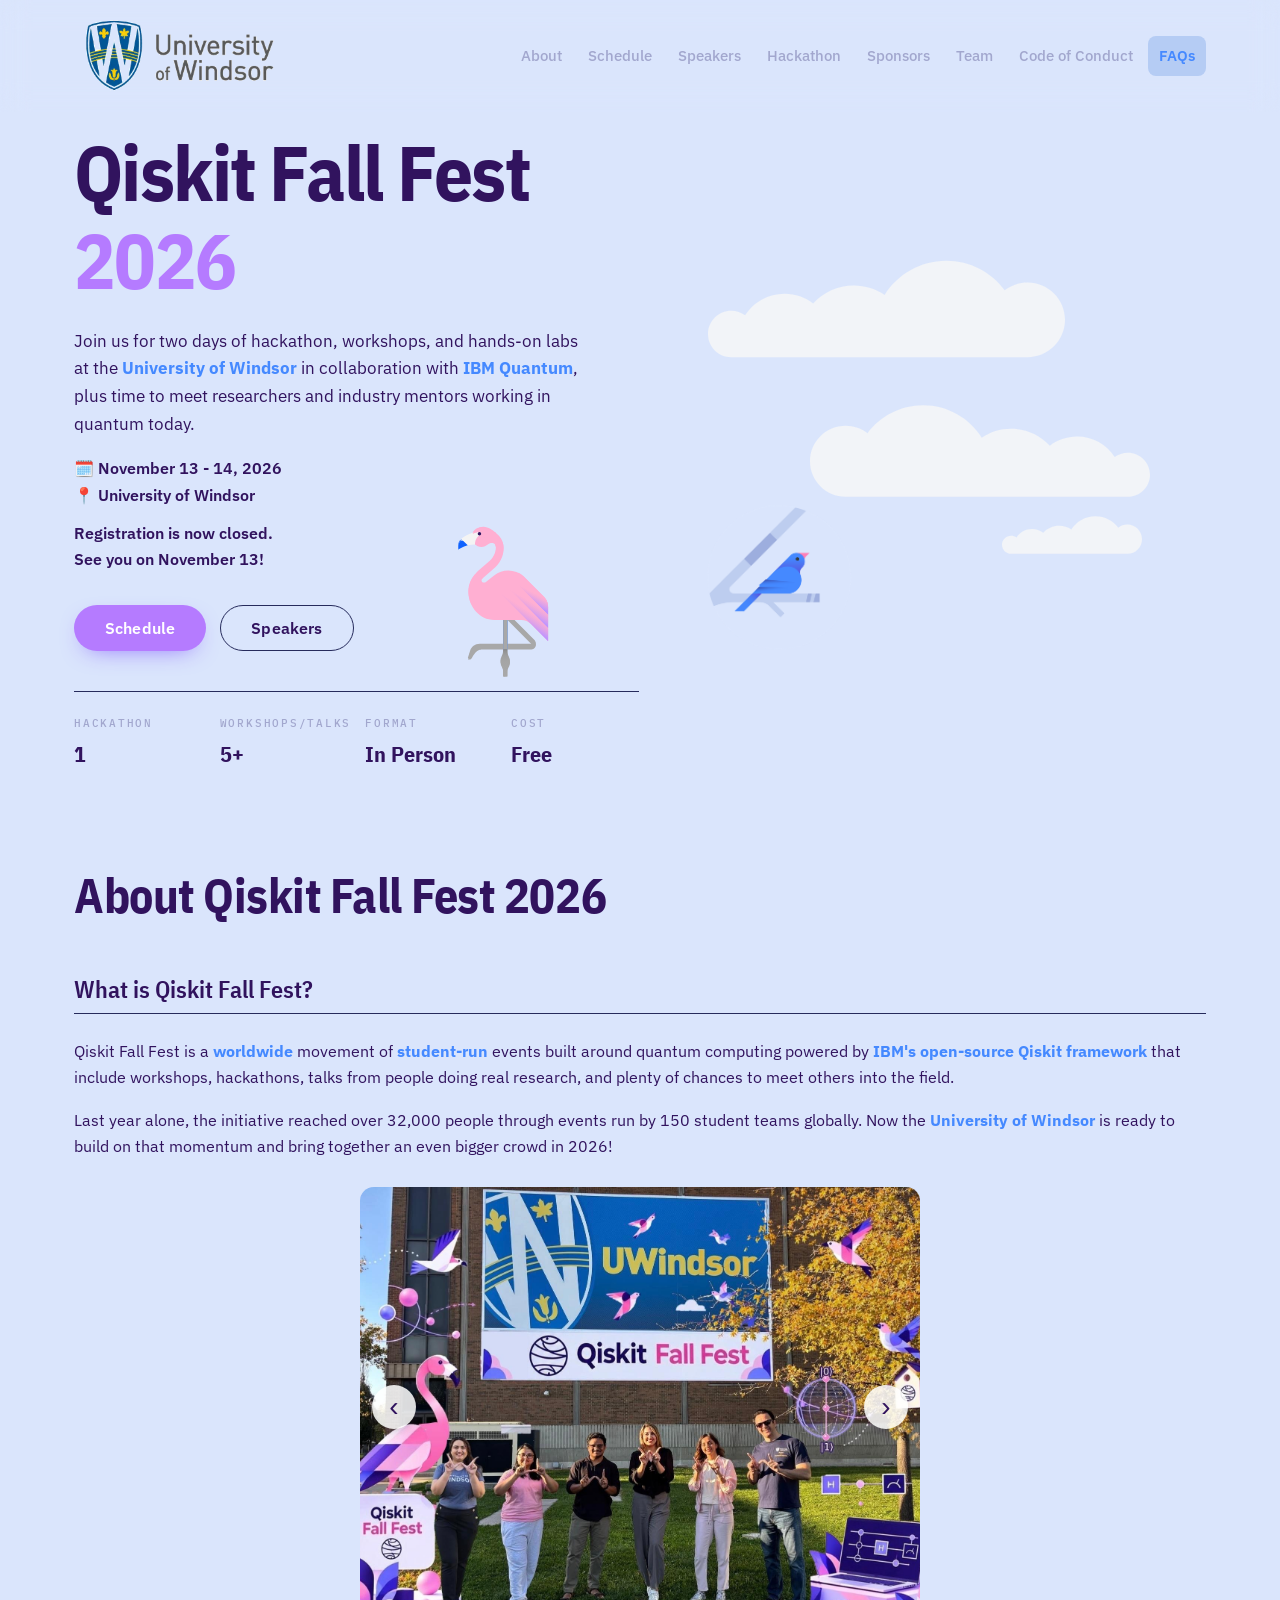
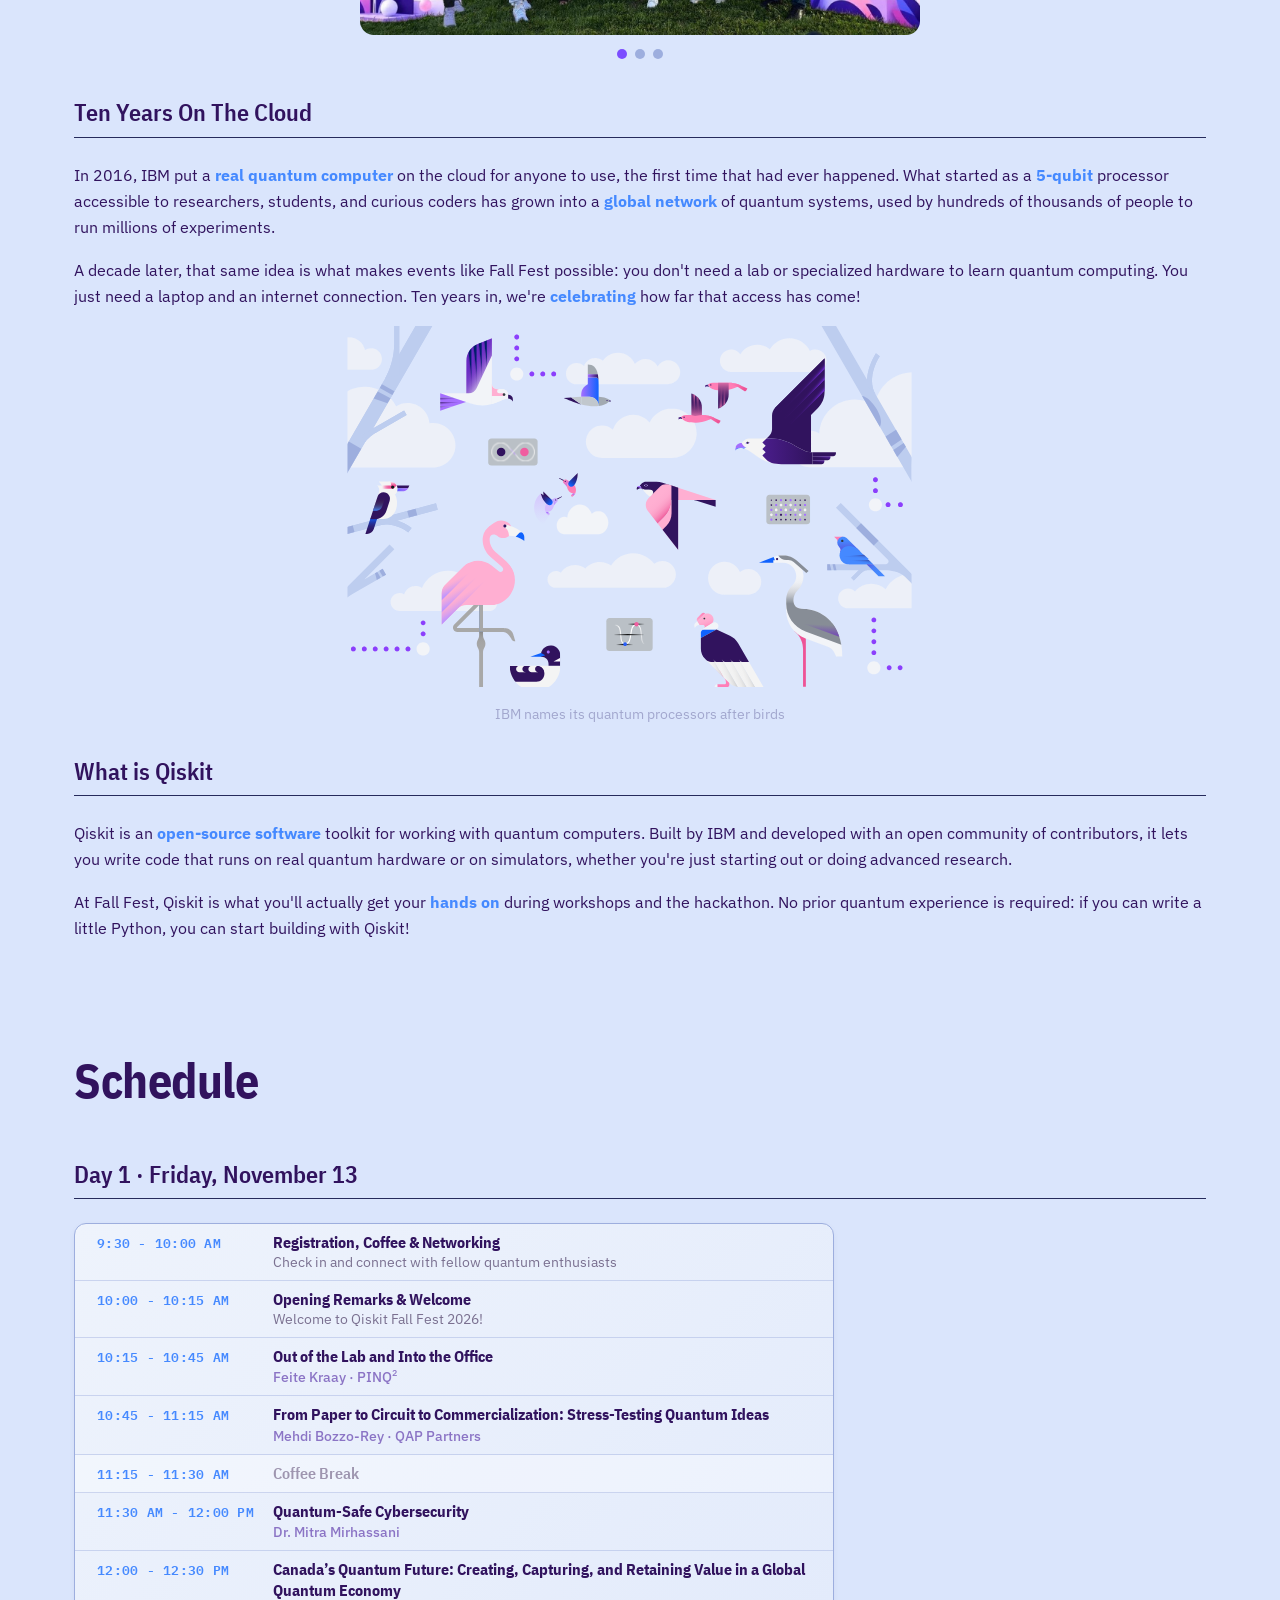
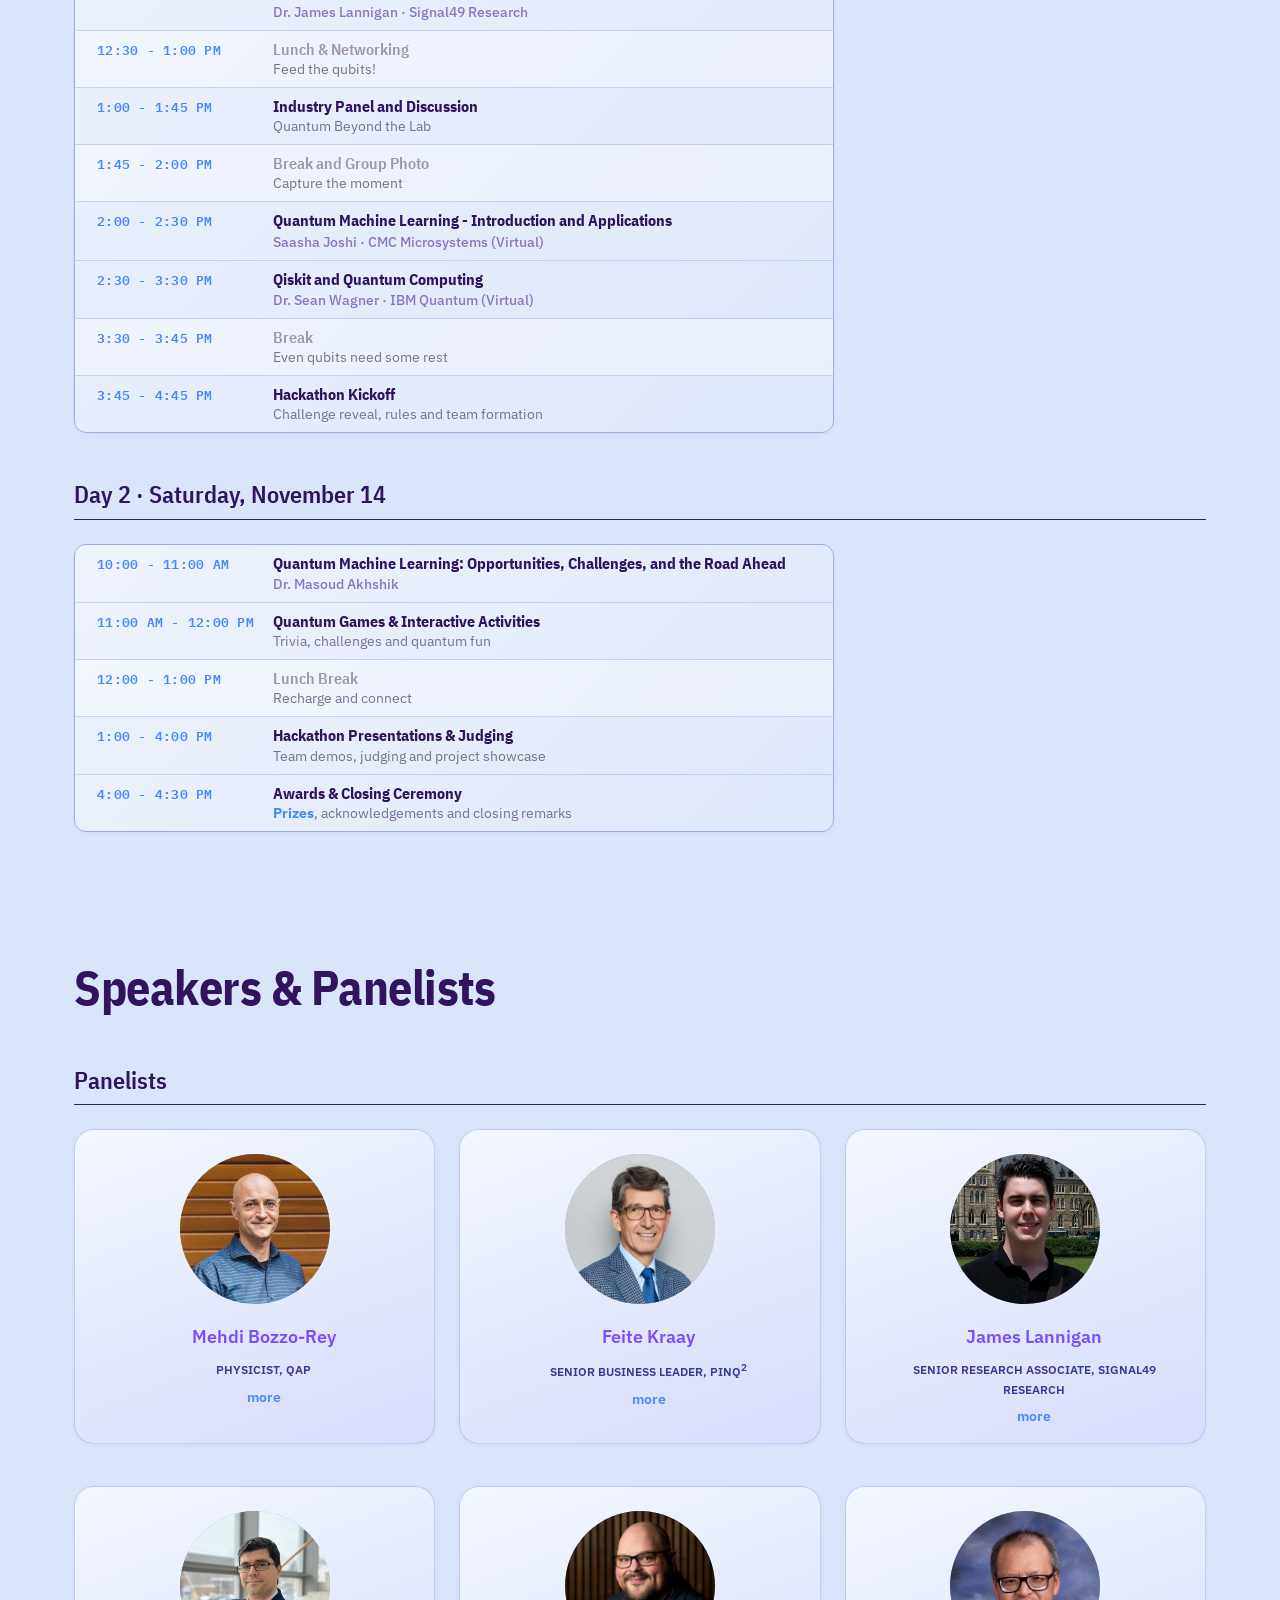
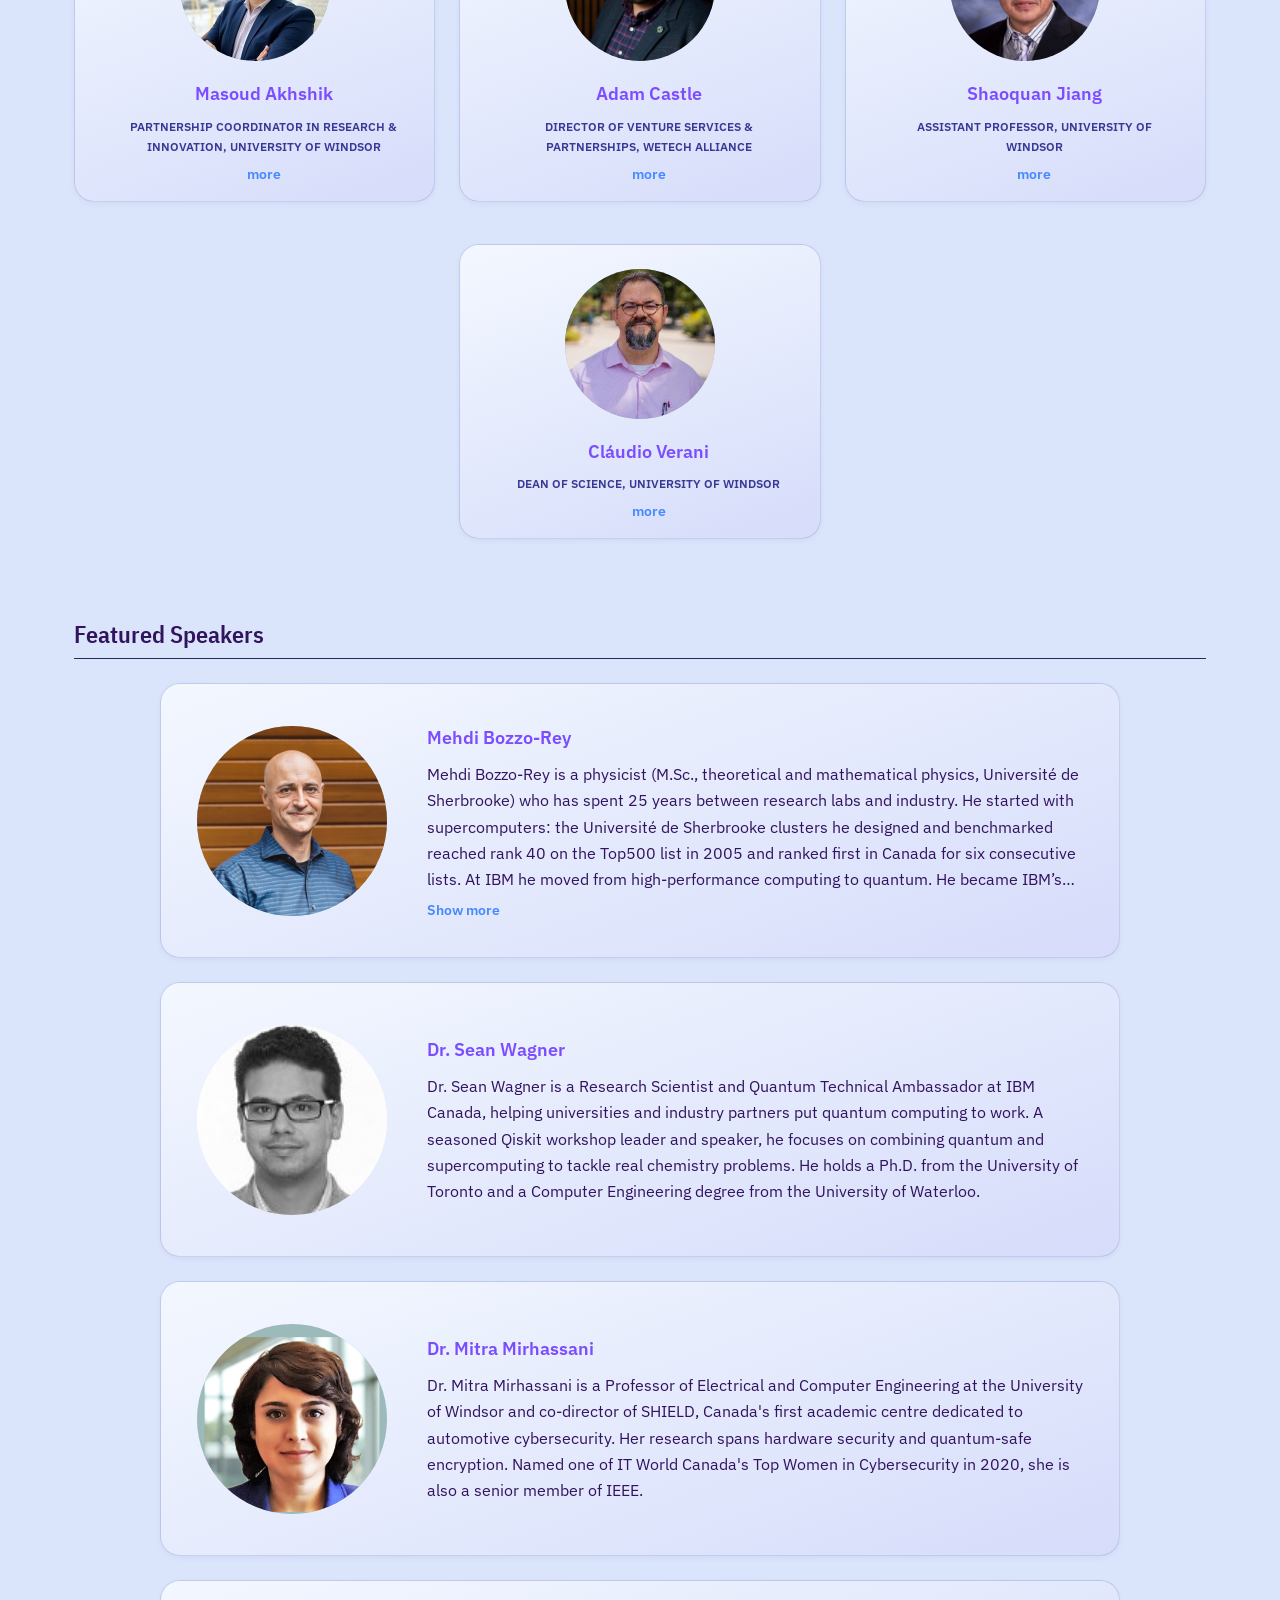
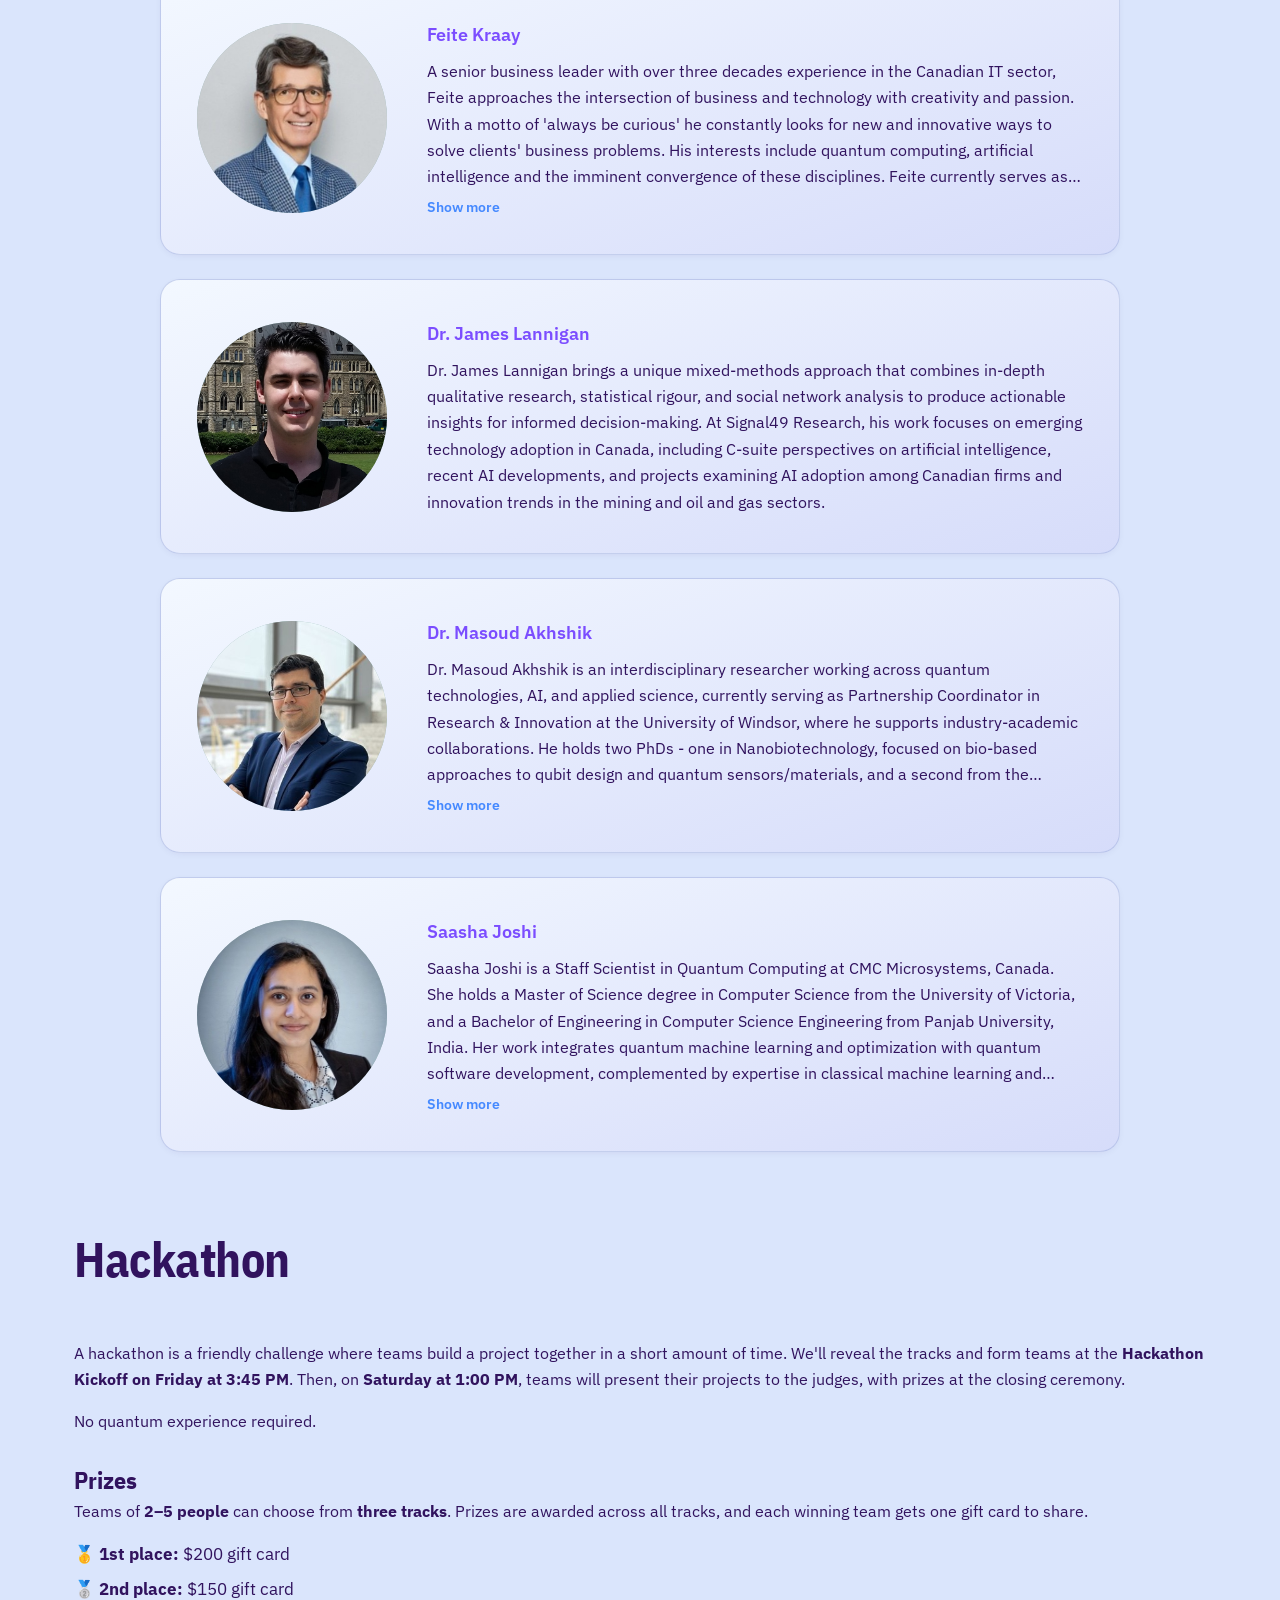
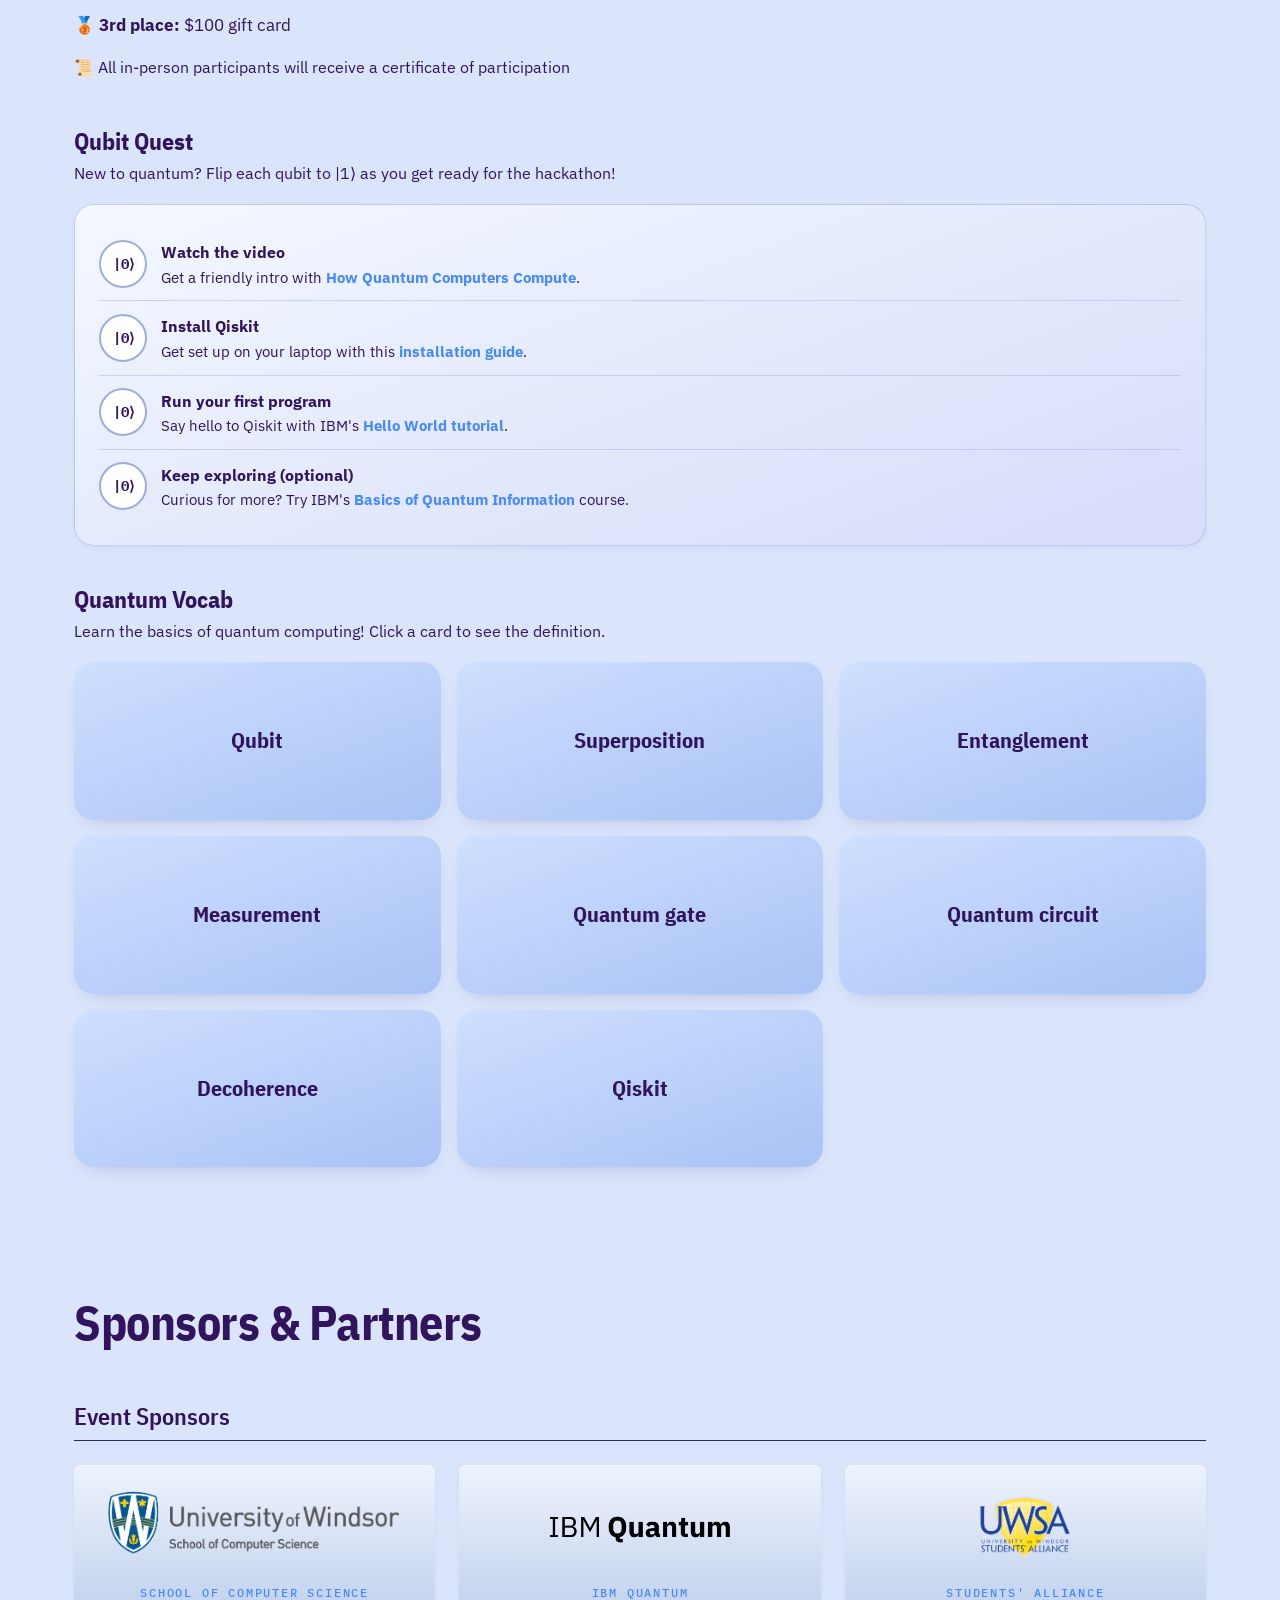
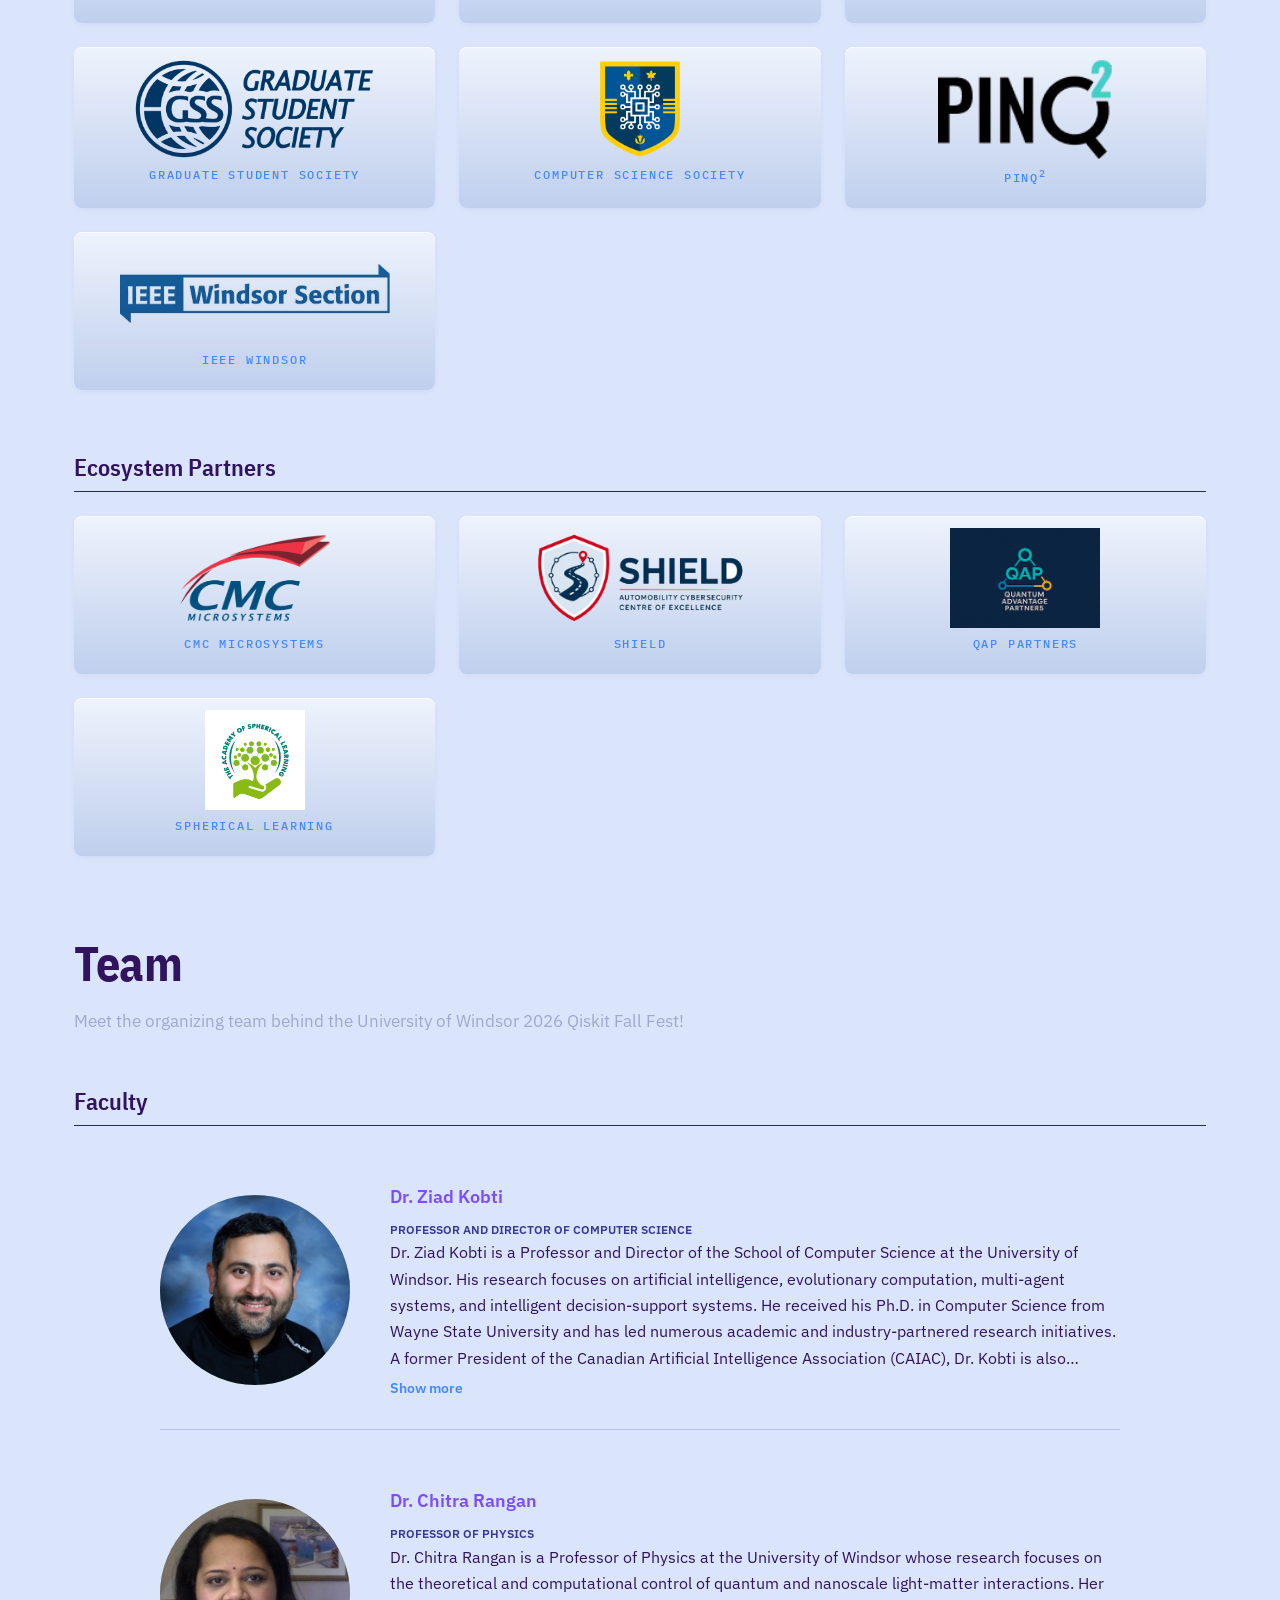
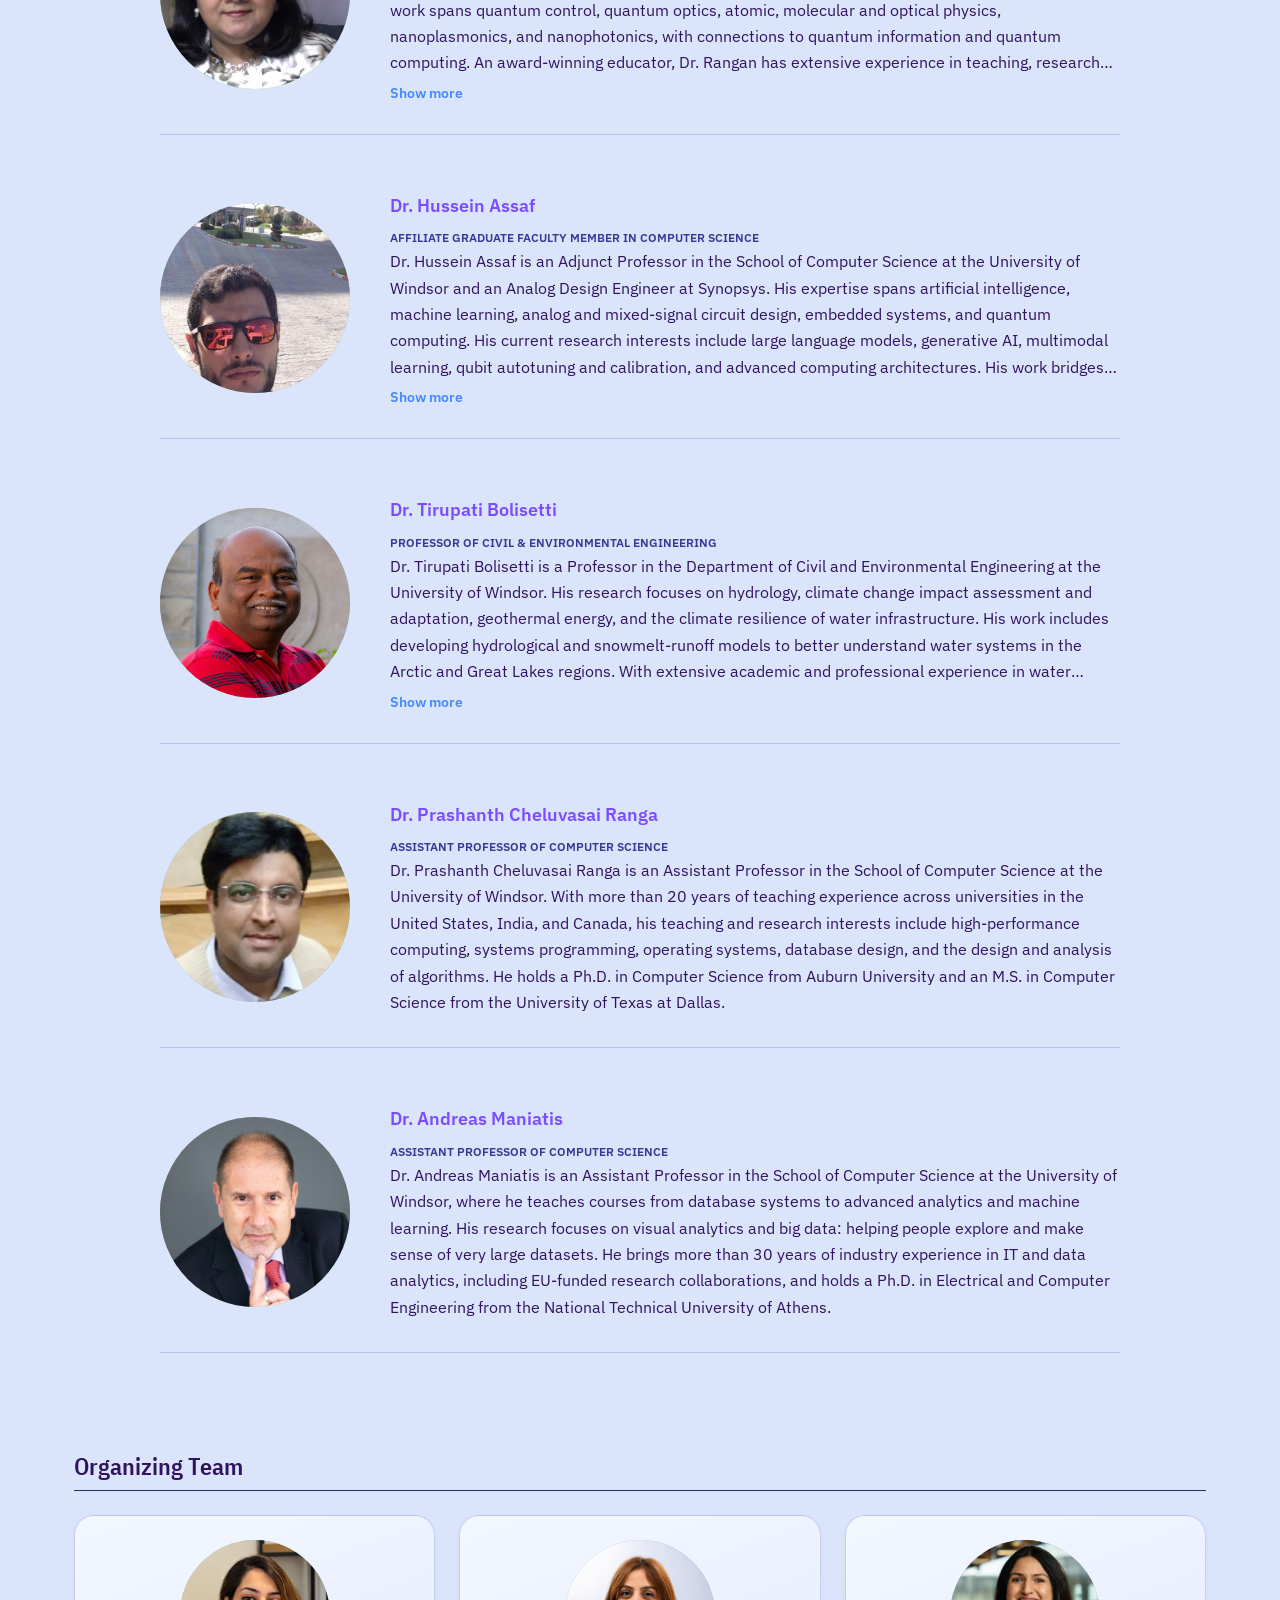
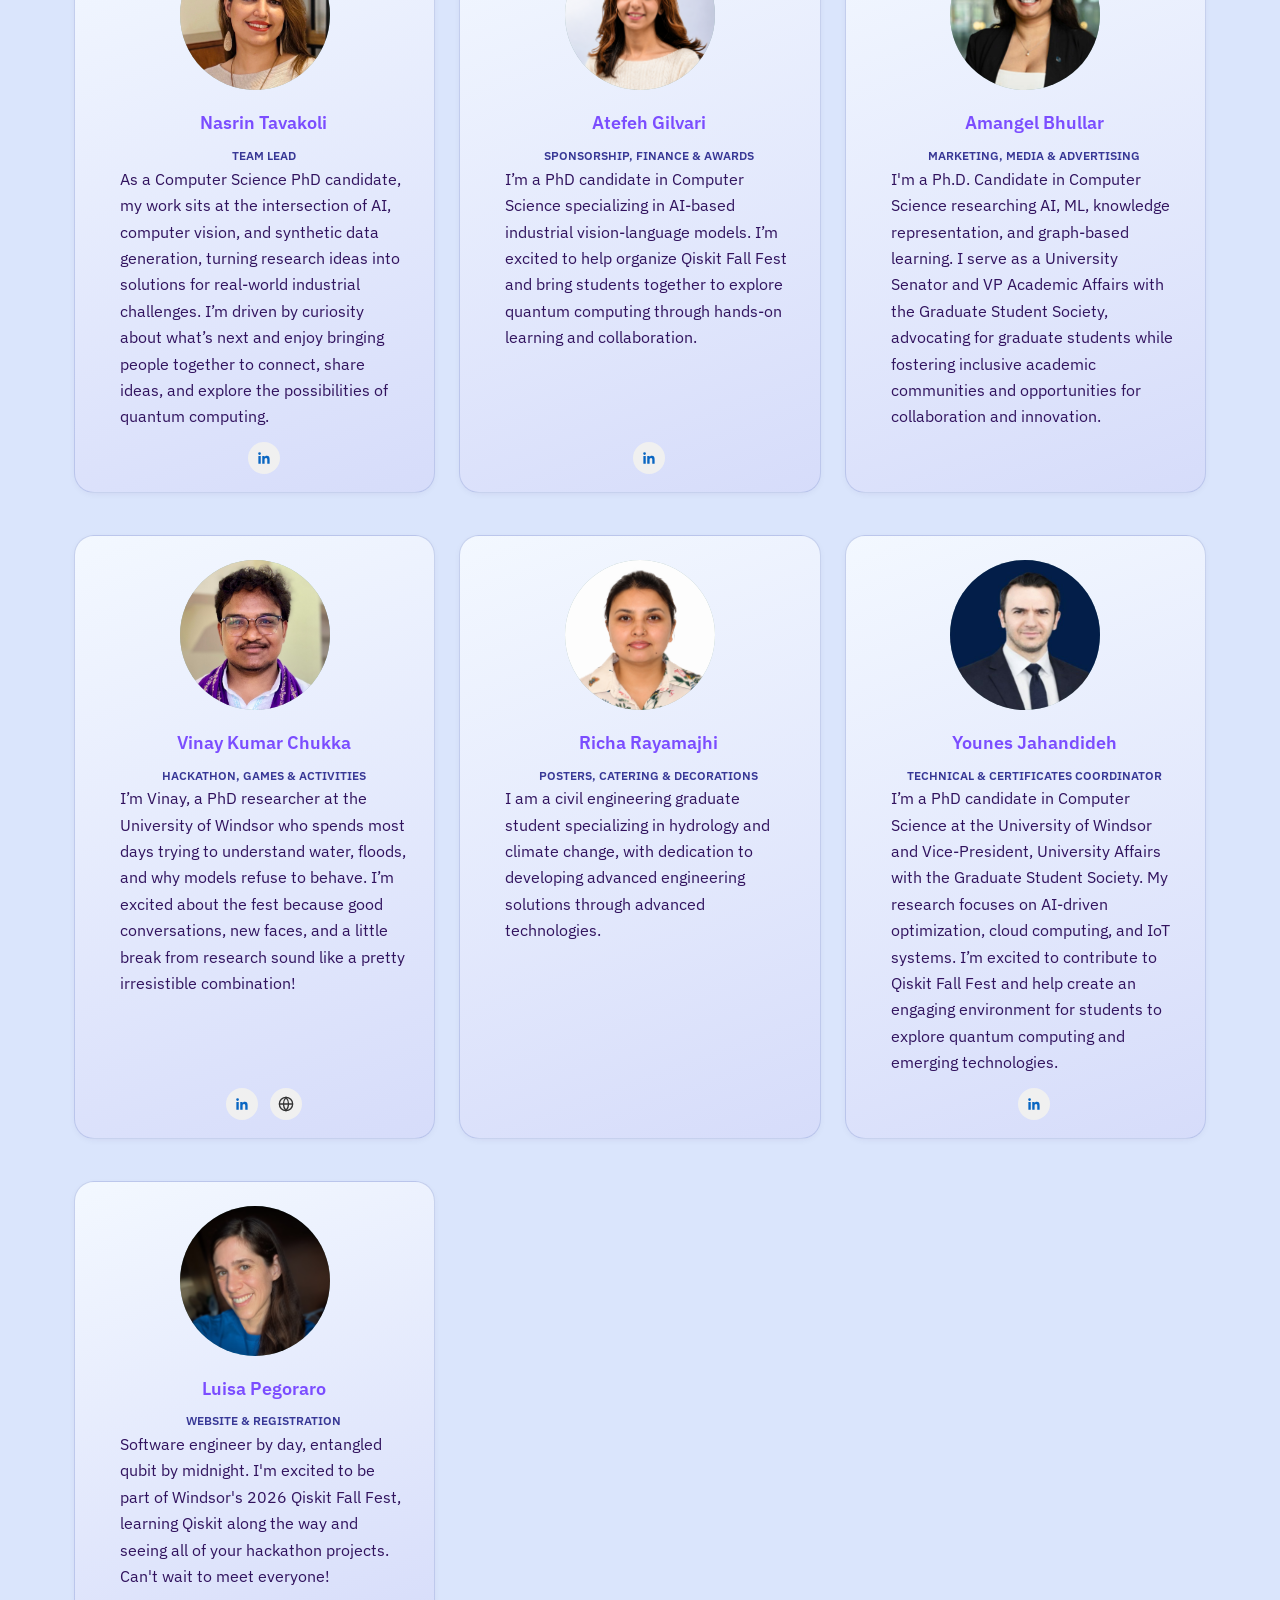
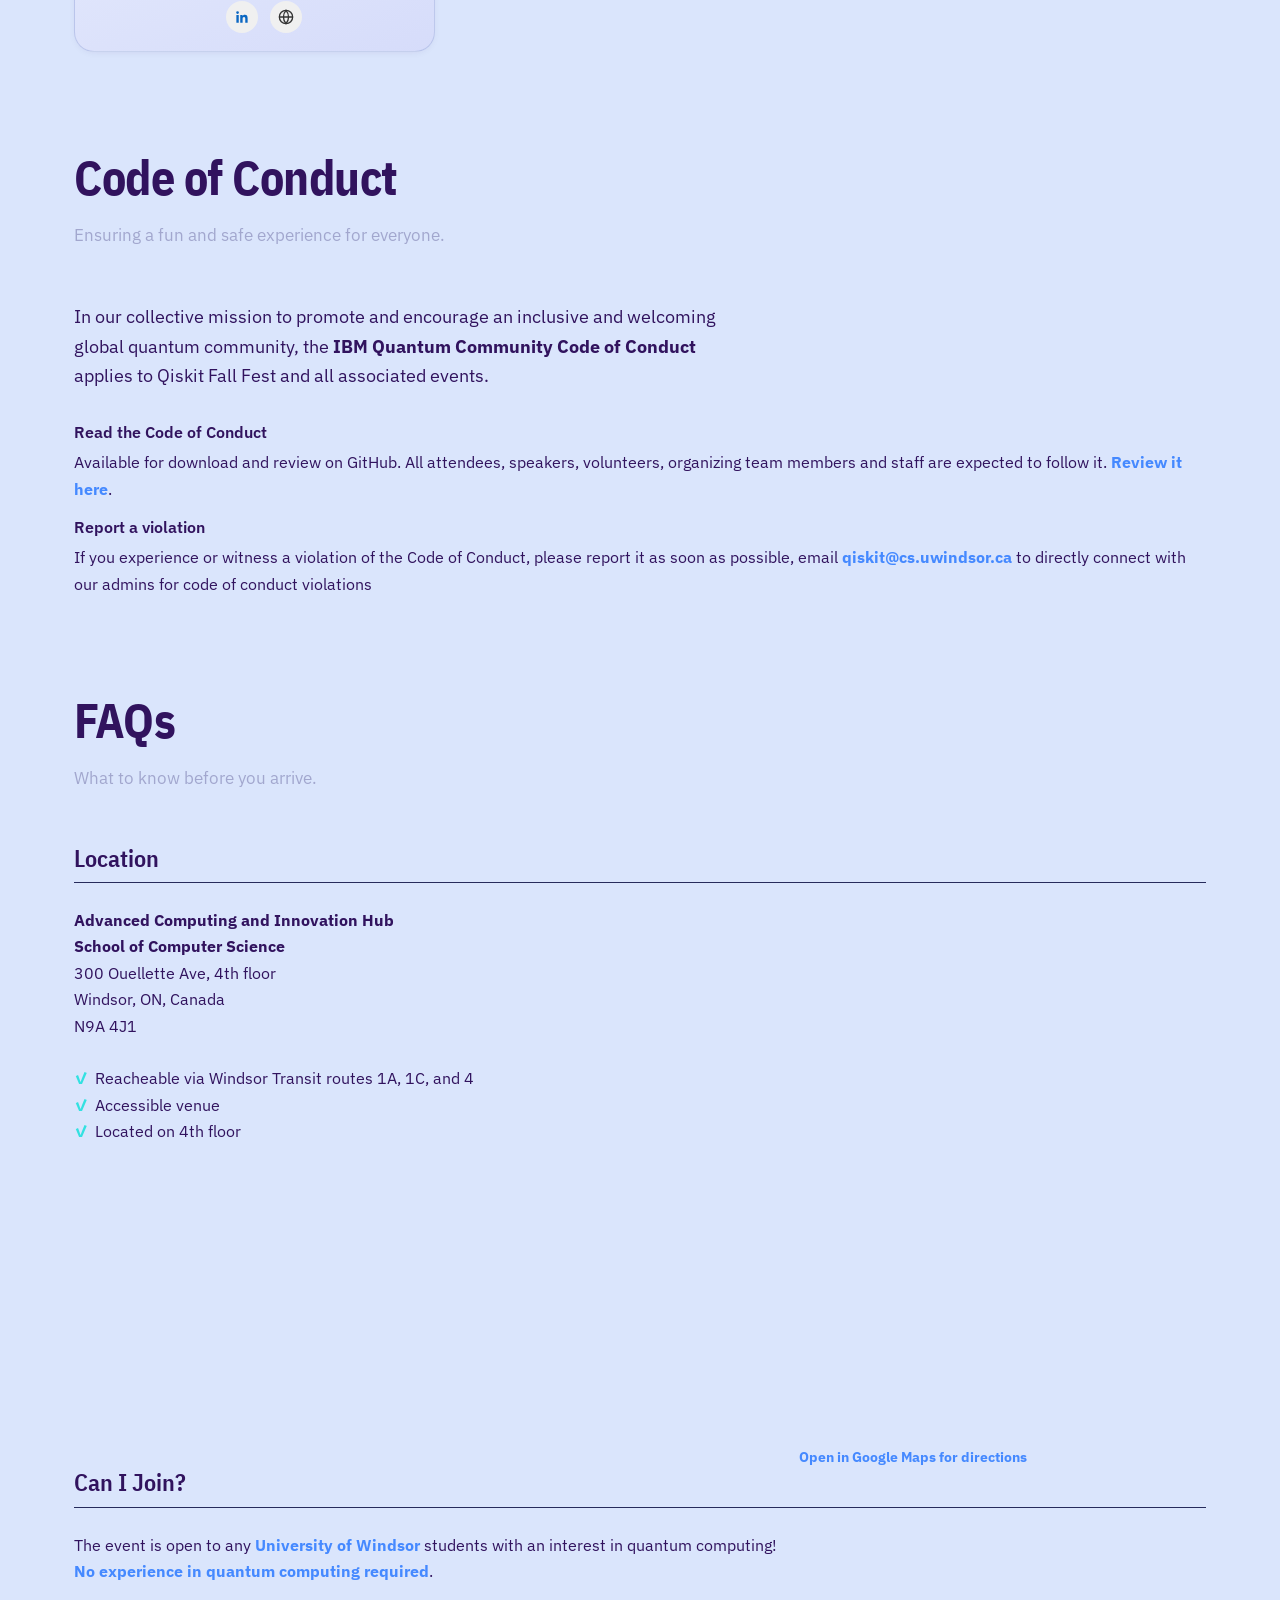
==== commit 51a8c74c: "[isa] added hackathon prizes" ====
--- a/index.html
+++ b/index.html
@@ -159,6 +159,7 @@
                 </svg>
               </button>
               <ul class="dropdown">
+                <li><a href="#hackathon-prizes">Prizes</a></li>
                 <li><a href="#hackathon-quest">Qubit Quest</a></li>
                 <li><a href="#hackathon-vocab">Quantum Vocab</a></li>
               </ul>
@@ -748,7 +749,8 @@
               <div class="schedule-details">
                 <div class="schedule-title">Awards & Closing Ceremony</div>
                 <div class="schedule-meta">
-                  Prizes, acknowledgements and closing remarks
+                  <a href="#hackathon-prizes">Prizes</a>, acknowledgements and
+                  closing remarks
                 </div>
               </div>
             </li>
@@ -1161,24 +1163,41 @@
           <div class="hackathon-intro">
             <p>
               A hackathon is a friendly challenge where teams build a project
-              together in a short amount of time. We'll reveal the challenge and
+              together in a short amount of time. We'll reveal the tracks and
               form teams at the
               <strong>Hackathon Kickoff on Friday at 3:45 PM</strong>. Then, on
               <strong>Saturday at 1:00 PM</strong>, teams will present their
               projects to the judges, with prizes at the closing ceremony.
             </p>
+            <p>No quantum experience required.</p>
+          </div>
+
+          <div class="hack-prizes" id="hackathon-prizes">
+            <h4>Prizes</h4>
             <p>
-              No quantum experience required. Complete the Qubit Quest below to
-              get ready!
+              Teams of <strong>2–5 people</strong> can choose from
+              <strong>three tracks</strong>. Prizes are awarded across all
+              tracks, and each winning team gets one gift card to share.
+            </p>
+            <ul class="prize-list">
+              <li>🥇 <strong>1st place:</strong> $200 gift card</li>
+              <li>🥈 <strong>2nd place:</strong> $150 gift card</li>
+              <li>🥉 <strong>3rd place:</strong> $100 gift card</li>
+            </ul>
+            <p class="prize-extra">
+              📜 All in-person participants will receive a certificate of
+              participation
             </p>
           </div>
 
+          <div class="quest-head" id="hackathon-quest">
+            <h4>Qubit Quest</h4>
+            <p>
+              New to quantum? Flip each qubit to |1⟩ as you get ready for the
+              hackathon!
+            </p>
+          </div>
           <div class="prep-checklist" id="hackathon-quest">
-            <h4>Qubit Quest</h4>
-            <p class="prep-how">
-              Flip each qubit to |1⟩ as you get ready for the hackathon!
-            </p>
-
             <ul>
               <li class="prep-check">
                 <input
--- a/style.css
+++ b/style.css
@@ -2617,3 +2617,40 @@
   color: var(--indigo);
   font-size: 16px;
 }
+
+/* HACKATHON PRIZES */
+.hack-prizes {
+  margin: 32px 0 48px;
+}
+
+.hack-prizes h4 {
+  margin-bottom: 4px;
+  font-family: var(--font-display);
+  font-size: 1.5rem;
+  font-weight: 700;
+}
+
+.prize-list {
+  display: grid;
+  gap: 8px;
+  font-size: 1.05rem;
+}
+
+.prize-extra {
+  margin: 14px 0 0;
+}
+
+/* Section titles: match Prizes */
+.quest-head h4,
+.vocab h4 {
+  margin-bottom: 4px;
+  font-family: var(--font-display);
+  font-size: 1.5rem;
+  font-weight: 700;
+}
+
+.quest-head p,
+.vocab > p {
+  margin: 0 0 18px;
+  font-size: 1rem;
+}
